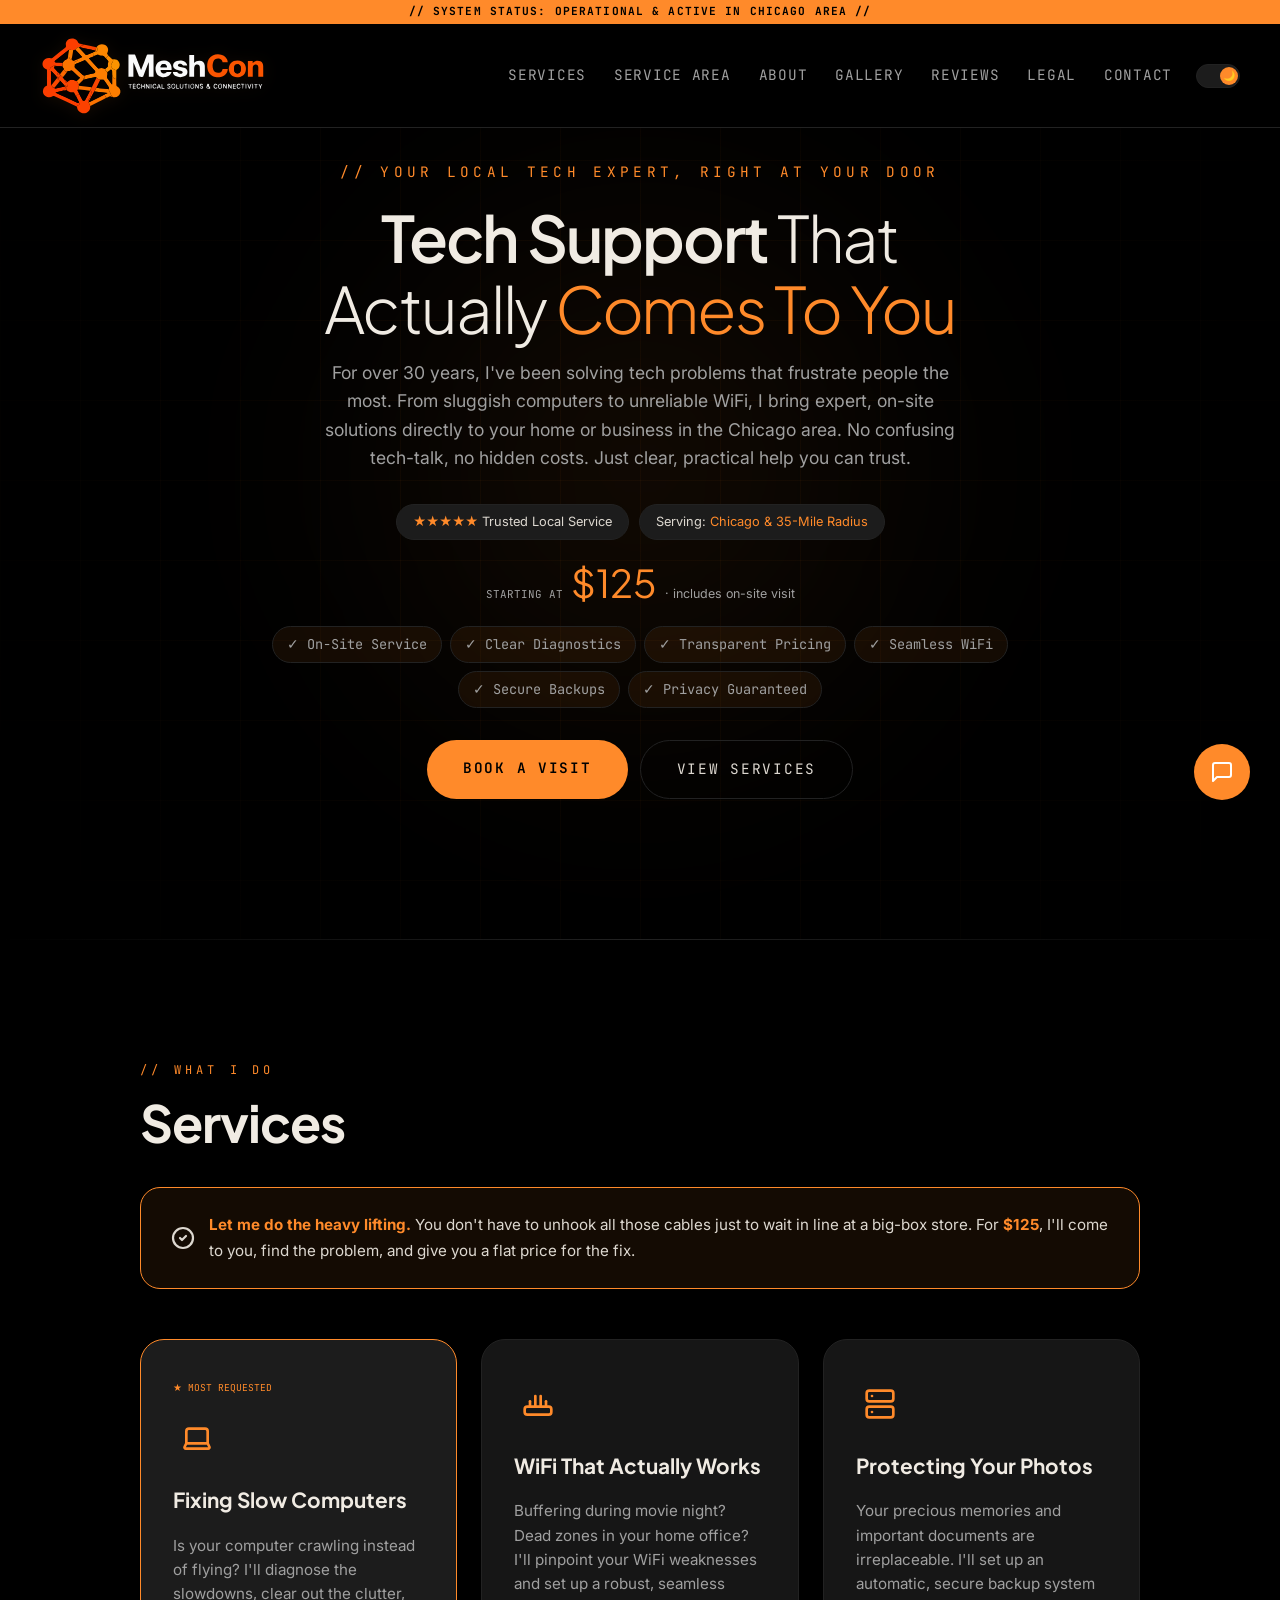
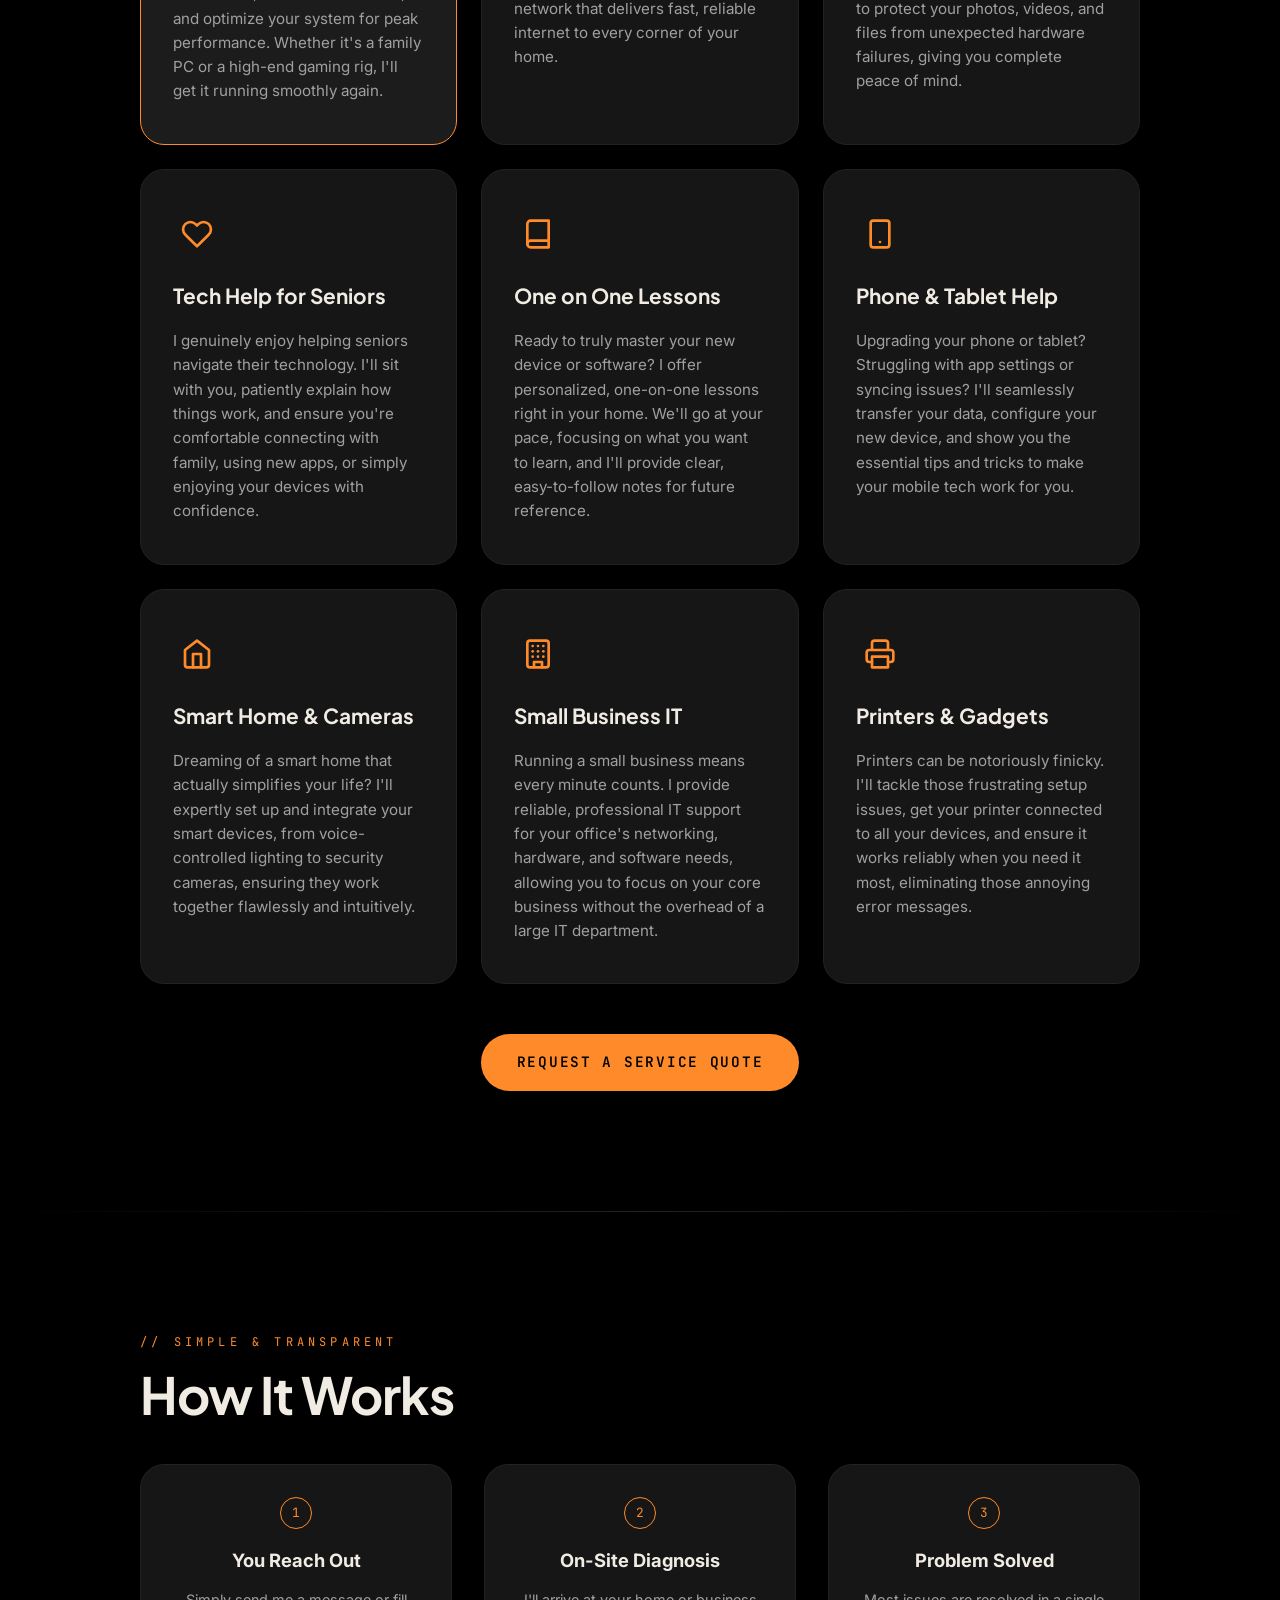
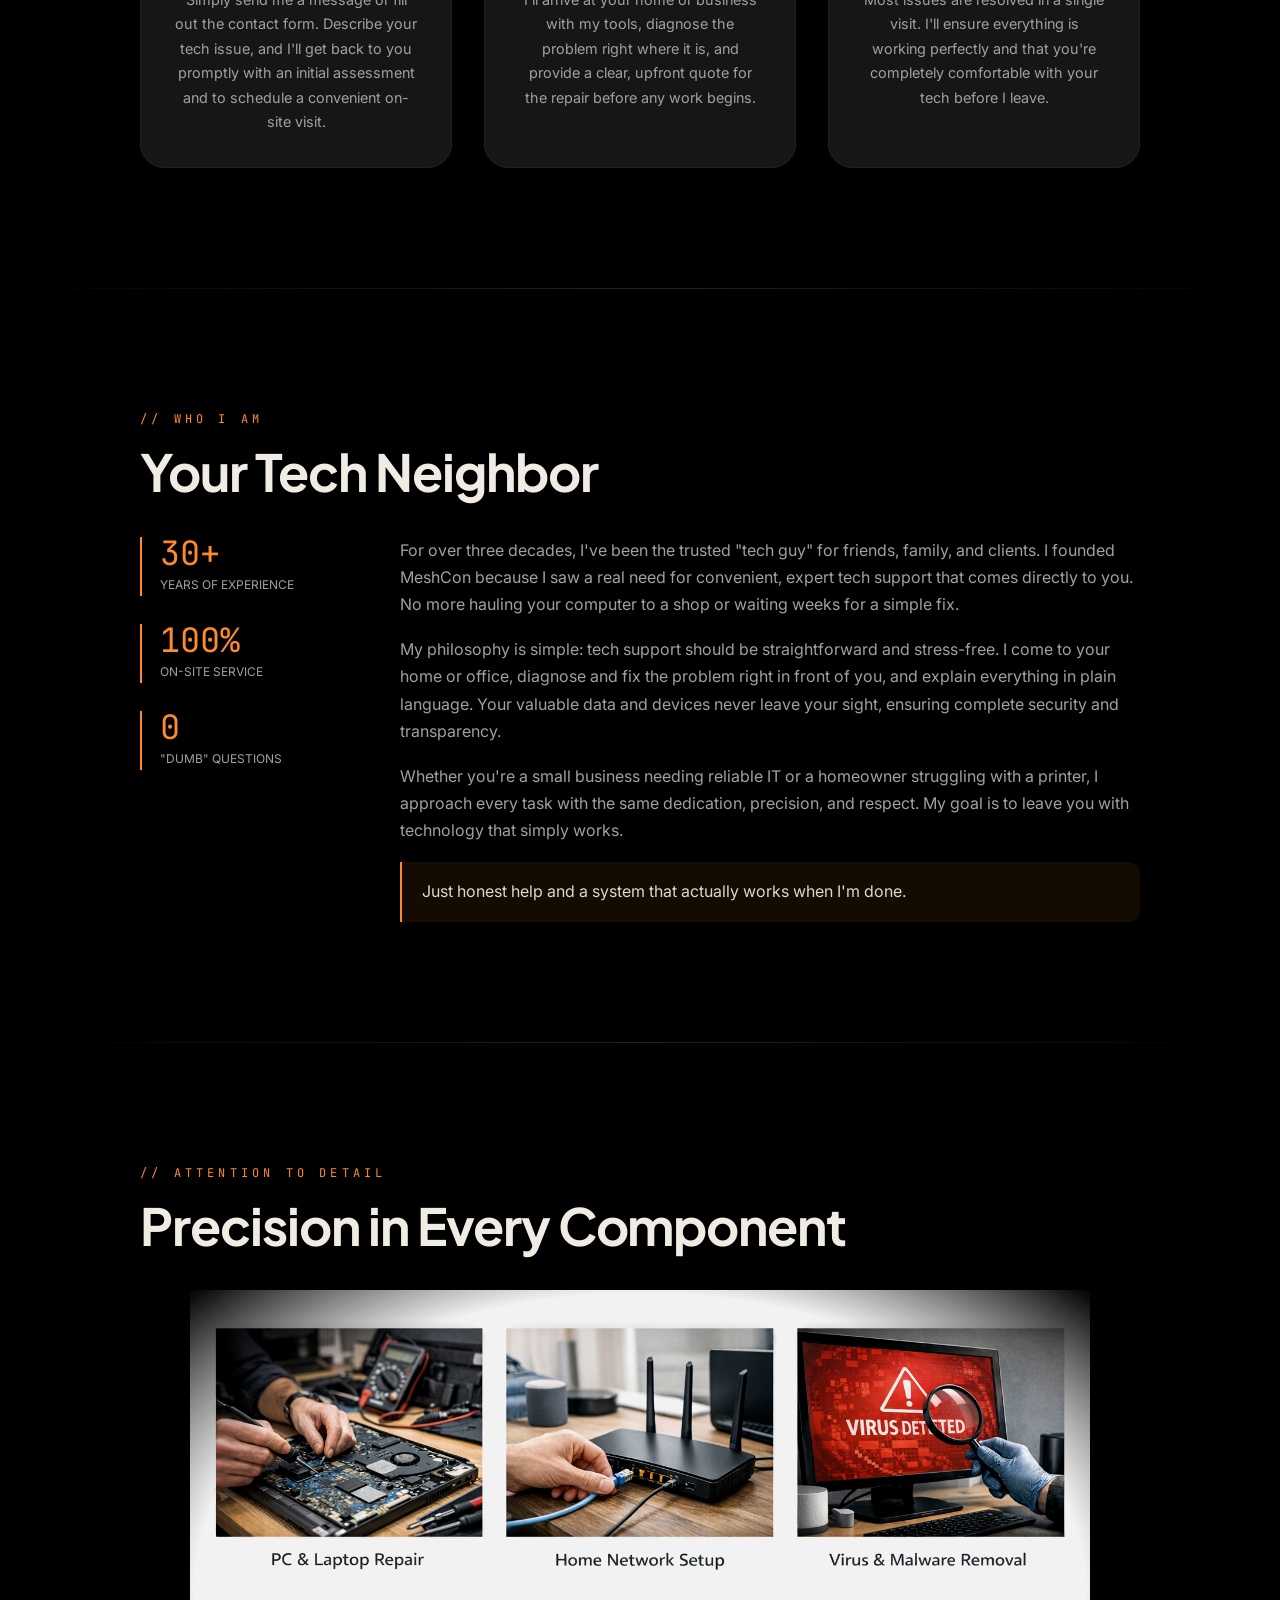
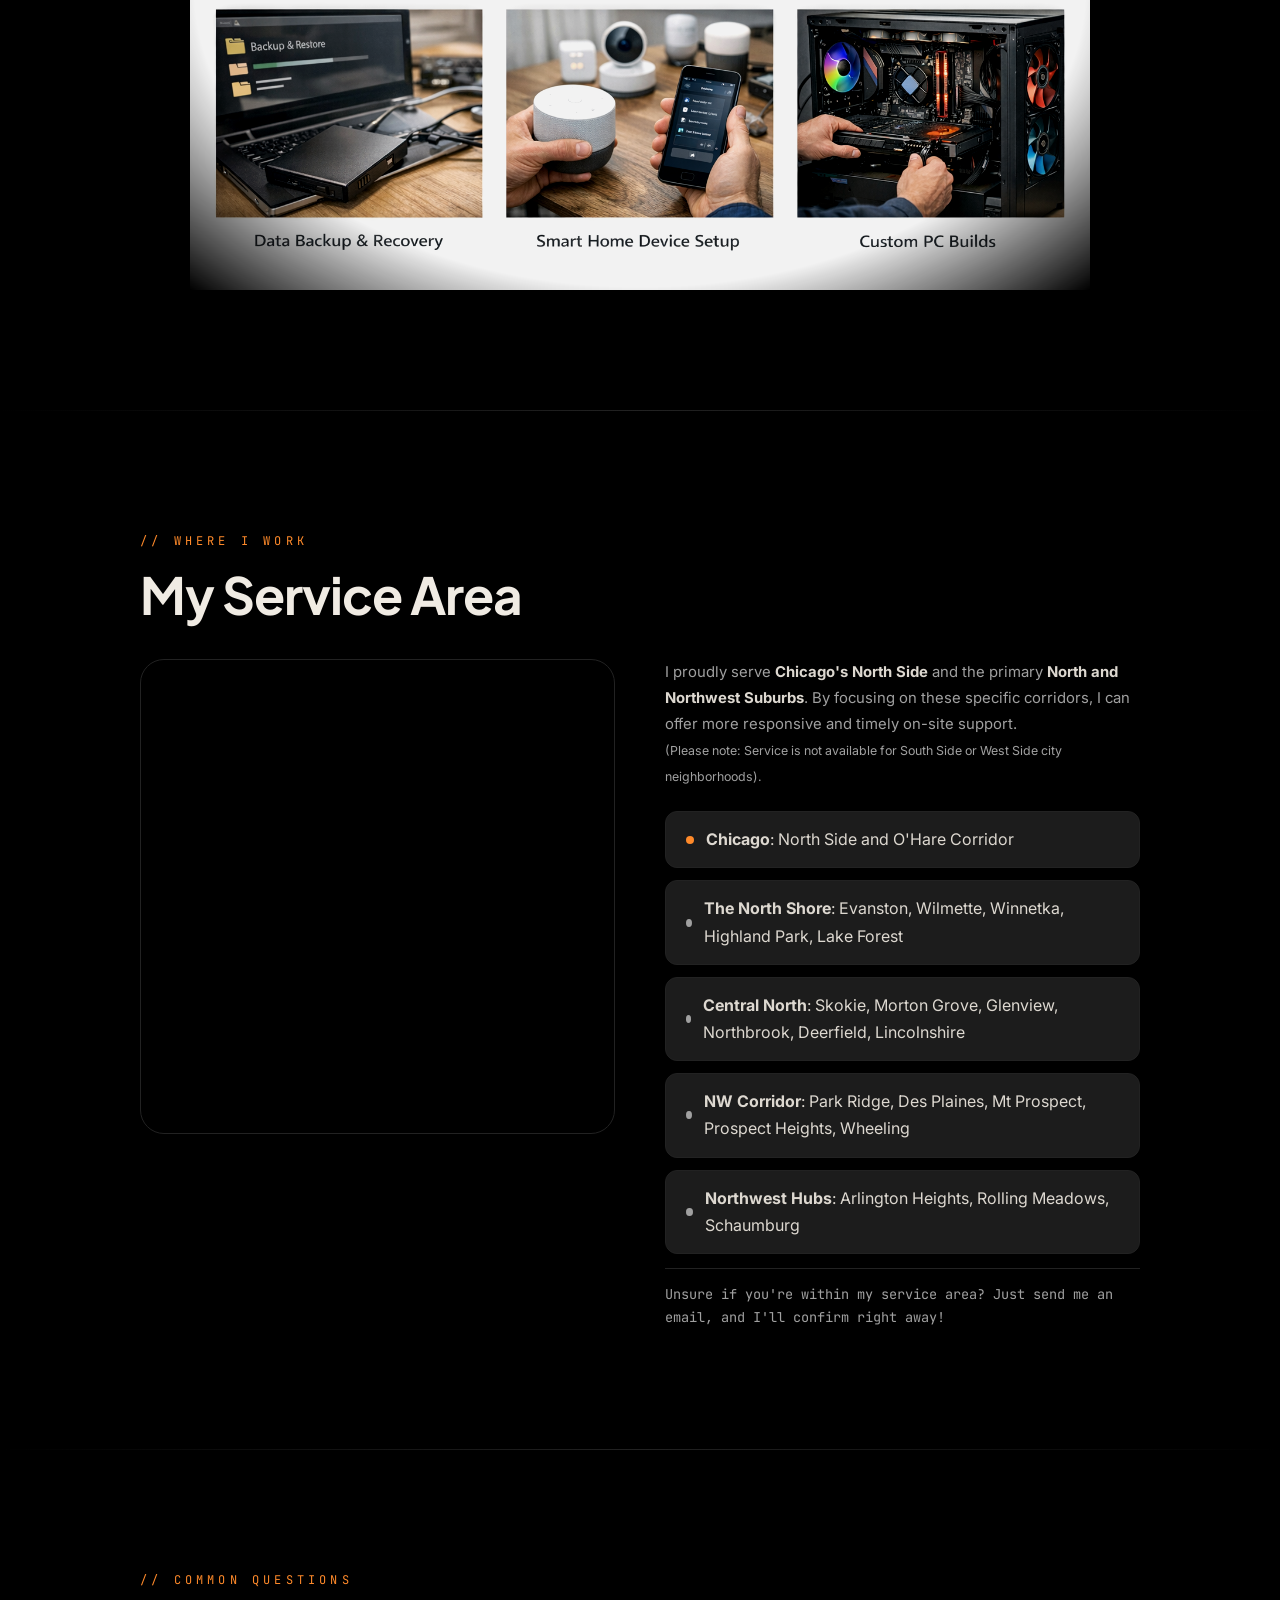
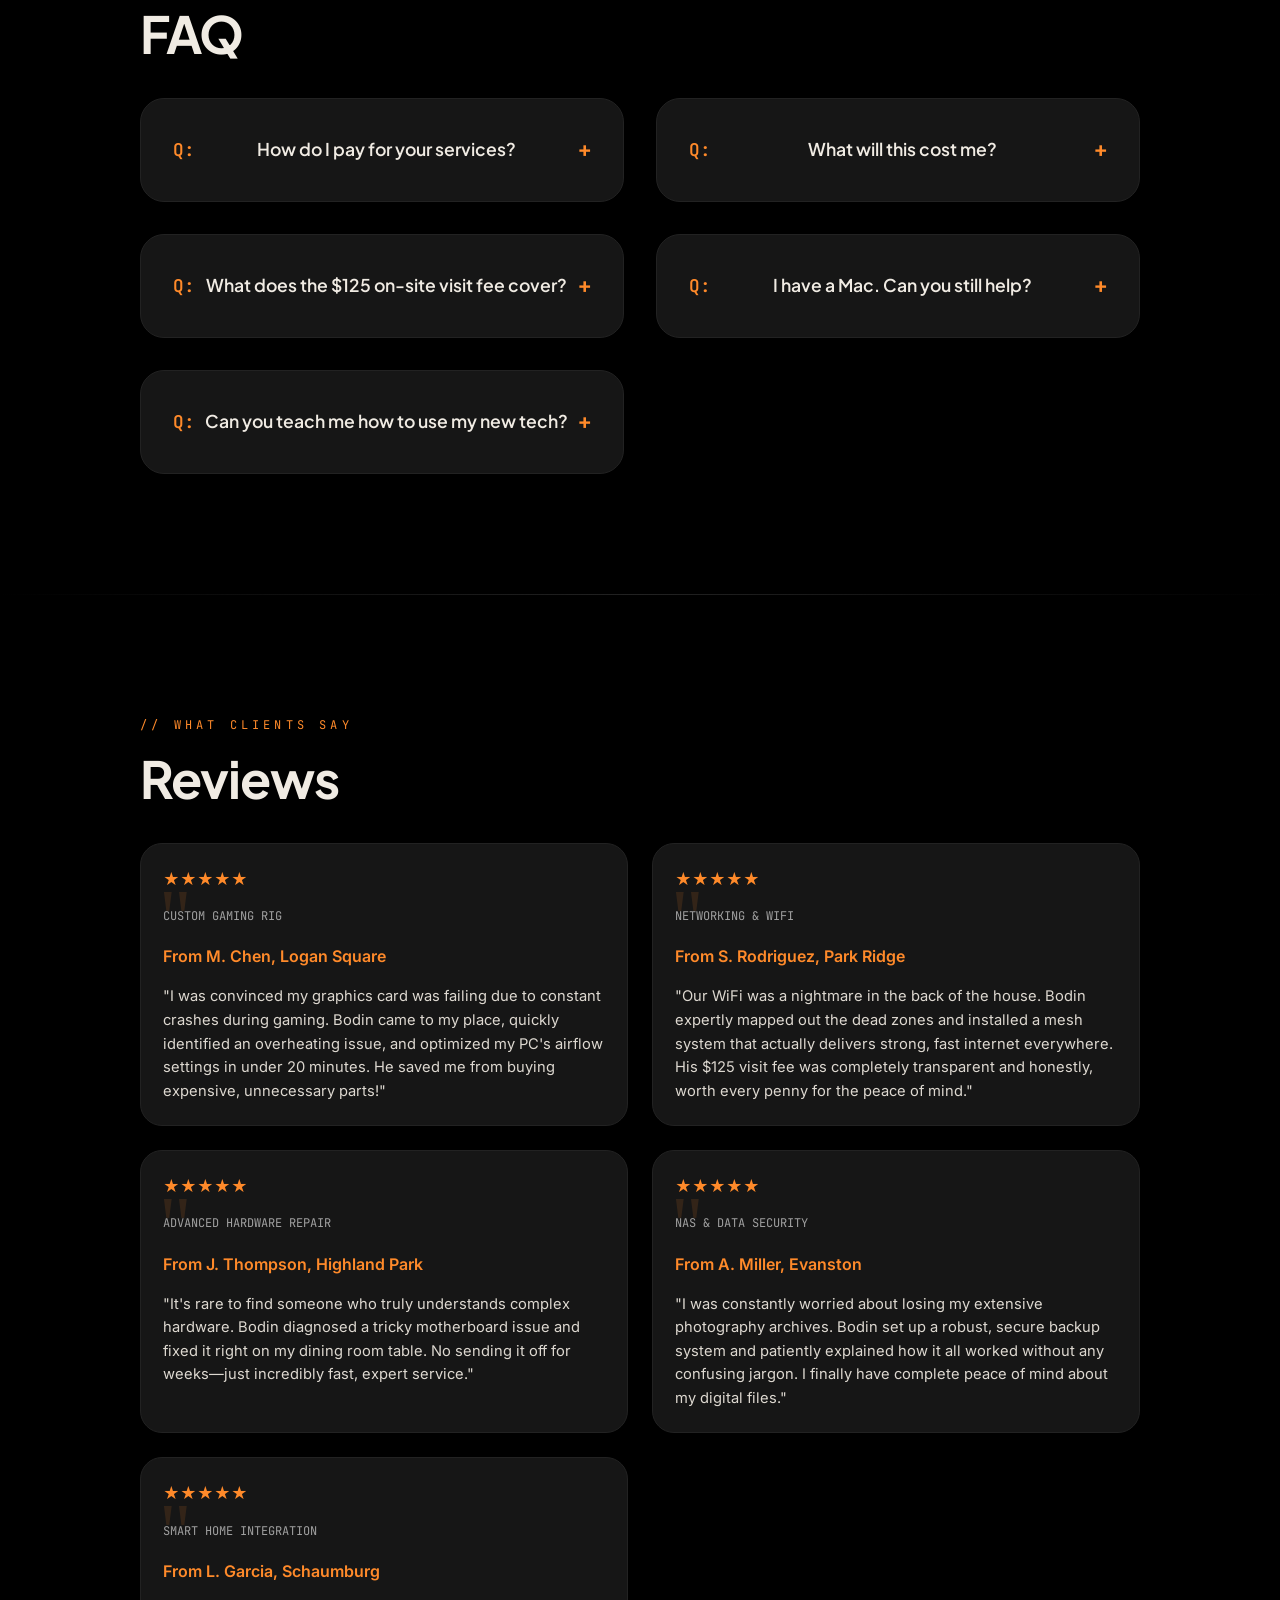
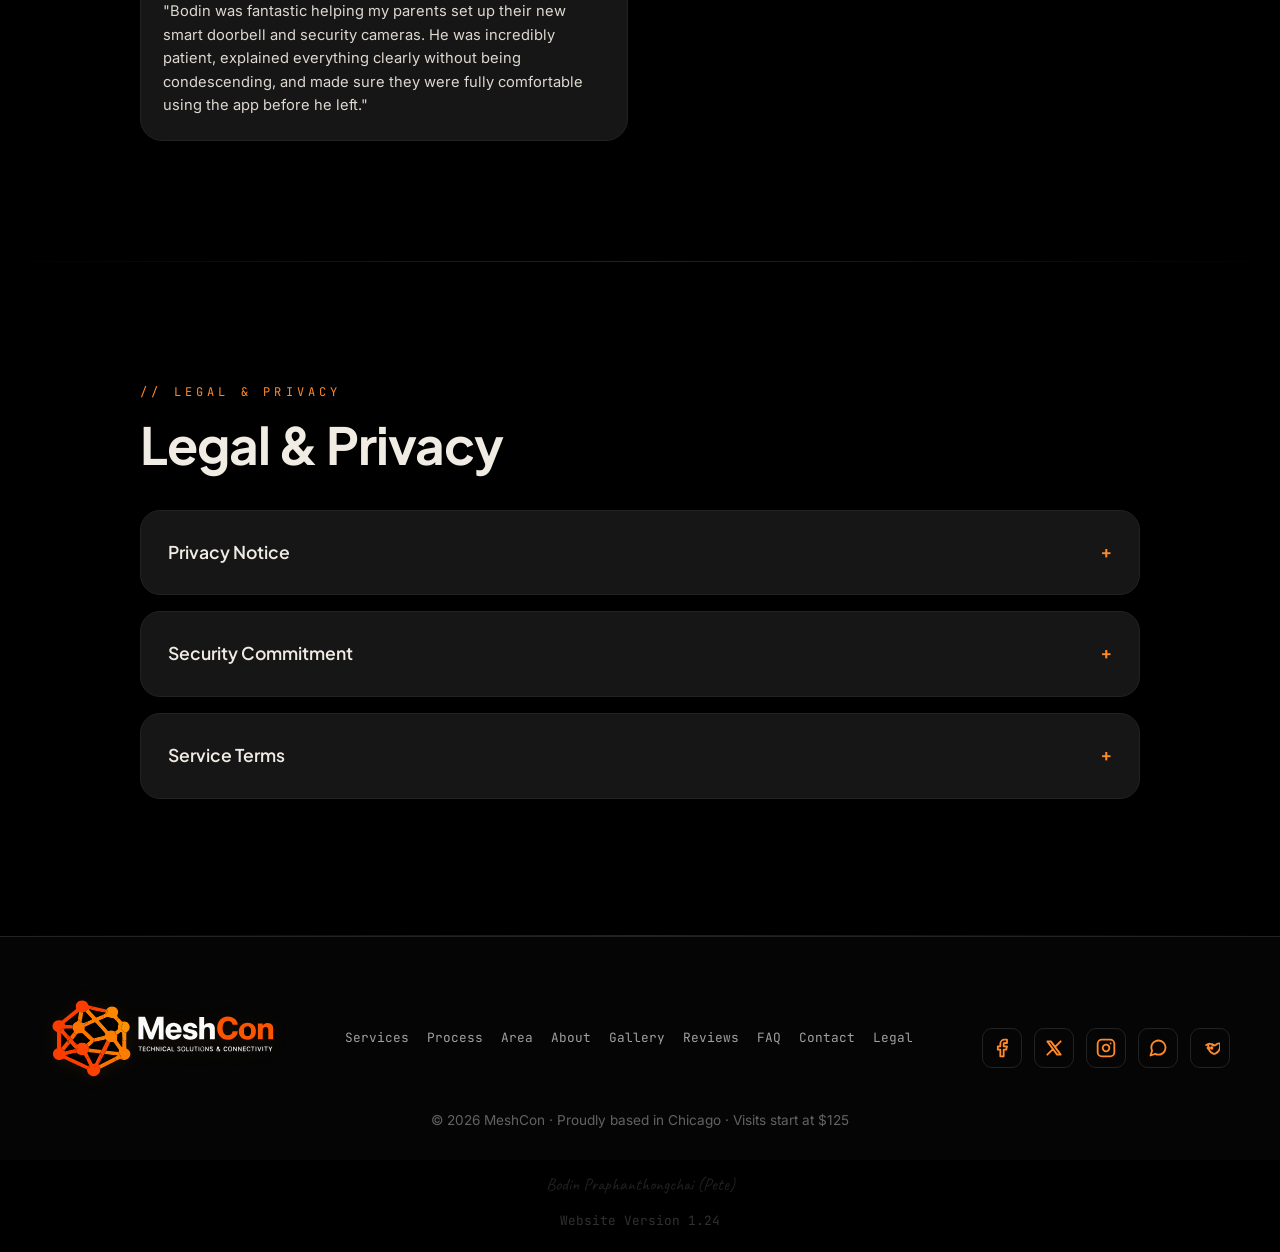
==== index.html @ c40cf44d "Update WhatsApp link and increment version number" ====
<!DOCTYPE html>
<html lang="en" data-theme="dark">
<head>
<meta charset="UTF-8">
<meta name="viewport" content="width=device-width, initial-scale=1.0, viewport-fit=cover">
<!-- GitHub Pages: Uncomment below when testing on /meshcon/ subdirectory (and update absolute URLs) -->
<!-- <base href="/meshcon/"> --> 
<meta name="google-site-verification" content="Qjg6A9reATkl0zXnls-NSgbDrqTzi-jtzmSZKcpF5c0">
<meta name="description" content="MeshCon: Your trusted local tech expert in Chicago. I provide on-site computer repair, WiFi setup, smart home integration, and data recovery directly at your home or business within a 35-mile radius.">
<meta name="keywords" content="MeshCon, Tech Support Chicago, PC Repair Chicago, On-Site IT Services, NAS Setup, WiFi Optimization, Smart Home Chicago, Data Recovery, Local Tech Expert, Chicago Computer Repair">
<meta name="robots" content="index, follow">
<meta property="og:title" content="MeshCon · Expert On-Site Tech Support in Chicago">
<meta property="og:description" content="Tired of tech headaches? MeshCon brings 30+ years of expert, on-site tech support directly to your door in Chicago and surrounding suburbs. No jargon, just real solutions.">
<meta property="og:site_name" content="MeshCon Technical Solutions">
<meta property="og:type" content="website">
<meta property="og:url" content="https://www.meshcon.tech/">
<meta property="og:image" content="https://www.meshcon.tech/og-image.jpg">
<meta property="og:image:alt" content="MeshCon Branding: Expert Tech Support in Chicago">
<meta property="og:image:width" content="1200">
<meta property="og:image:height" content="630">
<meta name="twitter:card" content="summary_large_image">
<meta name="twitter:image" content="https://www.meshcon.tech/og-image.jpg">
<title>MeshCon · Expert On-Site Tech Support in Chicago</title>
<script async src="https://pagead2.googlesyndication.com/pagead/js/adsbygoogle.js?client=ca-pub-7253662082823954" crossorigin="anonymous"></script>

<meta name="theme-color" content="#0e0e0e" id="metaThemeColor">
<link rel="icon" href="MeshCon-Logo-dark.svg" type="image/svg+xml">
<link rel="icon" href="[data-uri]" sizes="32x32" type="image/png">
<link rel="apple-touch-icon" href="apple-touch-icon.png">
<link rel="manifest" href="site.webmanifest">
<link rel="preconnect" href="https://fonts.googleapis.com">
<link rel="preconnect" href="https://fonts.gstatic.com" crossorigin>
<link href="https://fonts.googleapis.com/css2?family=Inter:wght@400;500;600&family=Plus+Jakarta+Sans:wght@500;600;700&family=JetBrains+Mono:wght@400;500&family=Caveat&display=swap" rel="stylesheet">
<link rel="canonical" href="https://www.meshcon.tech/">
<meta name="mobile-web-app-capable" content="yes">
<meta name="apple-mobile-web-app-status-bar-style" content="black-translucent">
<meta name="apple-mobile-web-app-title" content="MeshCon">
<script type="application/ld+json">
  {
    "@context": "https://schema.org",
    "@type": "LocalBusiness",
    "@id": "https://www.meshcon.tech/#organization", 
    "name": "MeshCon",
    "description": "Professional on-site technical support and IT services based in Chicago",
    "image": "https://www.meshcon.tech/MeshCon-Logo-dark.svg",
    "url": "https://www.meshcon.tech/", 
    "email": "info@meshcon.tech",
    "telephone": "+1 224-368-9525",
    "priceRange": "$$",
    "address": {
      "@type": "PostalAddress",
      "addressLocality": "Chicago",
      "addressRegion": "IL",
      "addressCountry": "US",
      "postalCode": "60601" 
    },
    "geo": {
      "@type": "GeoCoordinates",
      "latitude": 41.8781,
      "longitude": -87.6298
    },
    "openingHoursSpecification": [
      {
        "@type": "OpeningHoursSpecification",
        "dayOfWeek": ["Monday", "Tuesday", "Wednesday", "Thursday", "Friday"],
        "opens": "09:00",
        "closes": "19:00"
      },
      {
        "@type": "OpeningHoursSpecification",
        "dayOfWeek": "Saturday",
        "opens": "10:00",
        "closes": "17:00"
      }
    ],
    "areaServed": {
      "@type": "City",
      "name": "Chicago",
      "sameAs": "https://en.wikipedia.org/wiki/Chicago"
    },
    "serviceArea": {
      "@type": "City",
      "name": "Chicago, IL and surrounding 35 mile radius"
    },
    "sameAs": [],
    "hasOfferCatalog": {
      "@type": "OfferCatalog",
      "name": "Technical Support Services",
      "itemListElement": [
        {
          "@type": "Offer",
          "itemOffered": {
            "@type": "Service",
            "name": "PC Repair & Troubleshooting"
          }
        },
        {
          "@type": "Offer",
          "itemOffered": {
            "@type": "Service",
            "name": "Network Configuration & WiFi Setup"
          }
        },
        {
          "@type": "Offer",
          "itemOffered": {
            "@type": "Service",
            "name": "NAS Storage Solutions"
          }
        },
        {
          "@type": "Offer",
          "itemOffered": {
            "@type": "Service",
            "name": "Smart Home Technology Setup"
          }
        }
      ]
    }
  }
</script>
<script>
  (function() {
    const saved = localStorage.getItem('meshcon-theme') || 'dark';
    document.documentElement.setAttribute('data-theme', saved);
    const meta = document.querySelector('meta[name="theme-color"]');
    if (meta) meta.setAttribute('content', saved === 'dark' ? '#000000' : '#fcfaf8');
    
    // Ensure logos match theme immediately on load
    const syncLogos = () => {
      const logoPath = saved === 'dark' ? 'MeshCon-Logo-dark.svg' : 'MeshCon-Logo-light.svg';
      document.querySelectorAll('.logo-img').forEach(img => { if(img) img.src = logoPath; });
    };

    if (document.readyState === 'loading') window.addEventListener('DOMContentLoaded', syncLogos);
    else syncLogos();
  })();
  // Populate copyright year and handle logo sync
  window.addEventListener('DOMContentLoaded', () => {
    const yearEl = document.getElementById('year');
    if (yearEl) yearEl.textContent = new Date().getFullYear();
    
    // Secondary check to ensure logos are correct after DOM is fully ready
    const saved = localStorage.getItem('meshcon-theme') || 'dark';
    const logoPath = saved === 'dark' ? 'MeshCon-Logo-dark.svg' : 'MeshCon-Logo-light.svg';
    document.querySelectorAll('.logo-img').forEach(img => { if(img) img.src = logoPath; });
  });
</script>
<link rel="stylesheet" href="styles.css">
</head>
<body>
<a href="#main-content" class="skip-link">Skip to main content</a>

<div class="top-status-bar">
  <span class="status-desktop">// SYSTEM STATUS: OPERATIONAL & ACTIVE IN CHICAGO AREA //</span>
  <span class="status-mobile">// SYSTEM OPERATIONAL //</span>
</div>

<!-- HEADER -->
<header>
  <a href="#home" class="logo" aria-label="MeshCon Home"><img src="MeshCon-Logo-dark.svg" alt="MeshCon: Technical Solutions & Connectivity" class="logo-img" width="226" height="82" loading="eager" decoding="async"></a>
  <div class="header-right">
    <nav>
      <a href="#services">Services</a>
      <a href="#area">Service Area</a>
      <a href="#about">About</a>
      <a href="#gallery">Gallery</a>
      <a href="#reviews">Reviews</a>
      <a href="#legal">Legal</a>
      <a href="#contact">Contact</a>
    </nav>
    <button class="theme-toggle" id="themeToggle" title="Toggle theme" aria-label="Toggle theme">
      <div class="toggle-track">
        <div class="toggle-thumb" id="toggleThumb" role="presentation" aria-hidden="true">
          <span class="theme-icon-dark">🌙</span>
          <span class="theme-icon-light">☀️</span>
        </div>
      </div>
    </button>
    <button class="hamburger" id="hamburger" aria-label="Menu" aria-expanded="false">
      <span></span><span></span><span></span>
    </button>
  </div>
</header>

<!-- MOBILE NAV -->
<nav class="mobile-nav" id="mobileNav">
  <a href="#services" onclick="closeMobile()">Services</a>
  <a href="#process" onclick="closeMobile()">Process</a>
  <a href="#area" onclick="closeMobile()">Service Area</a>
  <a href="#about" onclick="closeMobile()">About</a>
  <a href="#gallery" onclick="closeMobile()">Gallery</a>
  <a href="#reviews" onclick="closeMobile()">Reviews</a>
  <a href="#faq" onclick="closeMobile()">FAQ</a>
  <a href="#legal" onclick="closeMobile()">Legal</a>
  <a href="#contact" onclick="closeMobile()">Contact</a>
</nav>

<main id="main-content">

<!-- HERO -->
<section id="home">
  <div class="hero">
    <div class="hero-glow"></div>
    <div class="hero-grid"></div>
    <div class="bg-overlay" style="background-image: url('https://images.unsplash.com/photo-1544197150-b99a580bb7a8?auto=format&fit=crop&q=80&w=2000');" aria-hidden="true"></div> <!-- Consider replacing with a more relevant hero image for your brand -->

    <div class="hero-content">
      <div class="hero-eyebrow">// Your Local Tech Expert, Right at Your Door</div>
      <h1><strong>Tech Support</strong> That<br>Actually <em>Comes To You</em></h1>
      <p class="hero-sub">For over 30 years, I've been solving tech problems that frustrate people the most. From sluggish computers to unreliable WiFi, I bring expert, on-site solutions directly to your home or business in the Chicago area. No confusing tech-talk, no hidden costs. Just clear, practical help you can trust.</p>
      
      <div class="hero-status-bar">
        <div class="status-item">
          <span aria-hidden="true">★★★★★</span>
          <span class="sr-only">5 out of 5 stars</span>
          Trusted Local Service
        </div>
        <div class="status-item">Serving: <span>Chicago & 35-Mile Radius</span></div>
      </div>

      <div class="hero-price">
        <span class="price-from">Starting at</span>
        <span class="price-num">$125</span>
        <span class="price-note">· includes on-site visit</span>
      </div>

      <div class="hero-badges">
        <span class="badge">✓ On-Site Service</span>
        <span class="badge">✓ Clear Diagnostics</span>
        <span class="badge">✓ Transparent Pricing</span>
        <span class="badge">✓ Seamless WiFi</span>
        <span class="badge">✓ Secure Backups</span>
        <span class="badge">✓ Privacy Guaranteed</span>
      </div>

      <div class="cta-row">
        <a href="#contact" class="btn-primary">Book a Visit</a>
        <a href="#services" class="btn-ghost">View Services</a>
      </div>
    </div>
  </div>
</section>

<div class="divider"></div>

<!-- SERVICES -->
<div id="services">
  <div class="section-wrap">
    <div class="section-label">// What I Do</div>
    <h2>Services</h2>

    <div class="onsite-banner">
      <span class="onsite-icon"><svg viewBox="0 0 24 24" aria-hidden="true" focusable="false"><circle cx="12" cy="12" r="10"></circle><path d="m9 12 2 2 4-4"></path></svg></span>
      <div><strong>Let me do the heavy lifting.</strong> You don't have to unhook all those cables just to wait in line at a big-box store. For <strong>$125</strong>, I'll come to you, find the problem, and give you a flat price for the fix.</div>
    </div>

    <div class="services-grid">
      <details class="service-card featured">
        <summary class="service-card-summary">
          <div class="service-card-info">
            <div class="featured-tag" aria-hidden="true">★ Most Requested</div>
            <div class="service-icon"><svg viewBox="0 0 24 24" aria-hidden="true" focusable="false"><path d="M20 16V7a2 2 0 0 0-2-2H6a2 2 0 0 0-2 2v9m16 0H4m16 0 1.28 2.55a1 1 0 0 1-.9 1.45H3.62a1 1 0 0 1-.9-1.45L4 16"></path></svg></div>
            <h3>Fixing Slow Computers</h3>
          </div> <!-- service-card-info -->
        </summary>
        <p class="service-card-content">Is your computer crawling instead of flying? I'll diagnose the slowdowns, clear out the clutter, and optimize your system for peak performance. Whether it's a family PC or a high-end gaming rig, I'll get it running smoothly again.</p>
      </details>

      <details class="service-card">
        <summary class="service-card-summary">
          <div class="service-card-info">
            <div class="service-icon"><svg viewBox="0 0 24 24" aria-hidden="true" focusable="false"><rect x="2" y="14" width="20" height="6" rx="2"></rect><path d="M6 14v-4"></path><path d="M10 14v-8"></path><path d="M14 14v-8"></path><path d="M18 14v-4"></path></svg></div>
            <h3>WiFi That Actually Works</h3>
          </div> <!-- service-card-info -->
        </summary>
        <p class="service-card-content">Buffering during movie night? Dead zones in your home office? I'll pinpoint your WiFi weaknesses and set up a robust, seamless network that delivers fast, reliable internet to every corner of your home.</p>
      </details>

      <details class="service-card">
        <summary class="service-card-summary">
          <div class="service-card-info">
            <div class="service-icon"><svg viewBox="0 0 24 24" aria-hidden="true" focusable="false"><rect width="20" height="8" x="2" y="2" rx="2" ry="2"></rect><rect width="20" height="8" x="2" y="14" rx="2" ry="2"></rect><line x1="6" y1="6" x2="6.01" y2="6"></line><line x1="6" y1="18" x2="6.01" y2="18"></line></svg></div>
            <h3>Protecting Your Photos</h3>
          </div> <!-- service-card-info -->
        </summary>
        <p class="service-card-content">Your precious memories and important documents are irreplaceable. I'll set up an automatic, secure backup system to protect your photos, videos, and files from unexpected hardware failures, giving you complete peace of mind.</p>
      </details>

      <details class="service-card">
        <summary class="service-card-summary">
          <div class="service-card-info">
            <div class="service-icon"><svg viewBox="0 0 24 24" aria-hidden="true" focusable="false"><path d="M20.84 4.61a5.5 5.5 0 0 0-7.78 0L12 5.67l-1.06-1.06a5.5 5.5 0 0 0-7.78 7.78l1.06 1.06L12 21.23l7.78-7.78 1.06-1.06a5.5 5.5 0 0 0 0-7.78z"></path></svg></div>
            <h3>Tech Help for Seniors</h3>
          </div> <!-- service-card-info -->
        </summary>
        <p class="service-card-content">I genuinely enjoy helping seniors navigate their technology. I'll sit with you, patiently explain how things work, and ensure you're comfortable connecting with family, using new apps, or simply enjoying your devices with confidence.</p>
      </details>

      <details class="service-card">
        <summary class="service-card-summary">
          <div class="service-card-info">
            <div class="service-icon"><svg viewBox="0 0 24 24" aria-hidden="true" focusable="false"><path d="M4 19.5A2.5 2.5 0 0 1 6.5 17H20"></path><path d="M6.5 2H20v20H6.5A2.5 2.5 0 0 1 4 19.5v-15A2.5 2.5 0 0 1 6.5 2z"></path></svg></div>
            <h3>One on One Lessons</h3>
          </div> <!-- service-card-info -->
        </summary>
        <p class="service-card-content">Ready to truly master your new device or software? I offer personalized, one-on-one lessons right in your home. We'll go at your pace, focusing on what you want to learn, and I'll provide clear, easy-to-follow notes for future reference.</p>
      </details>

      <details class="service-card">
        <summary class="service-card-summary">
          <div class="service-card-info">
            <div class="service-icon"><svg viewBox="0 0 24 24" aria-hidden="true" focusable="false"><rect x="5" y="2" width="14" height="20" rx="2" ry="2"></rect><line x1="12" y1="18" x2="12.01" y2="18"></line></svg></div>
            <h3>Phone & Tablet Help</h3>
          </div> <!-- service-card-info -->
        </summary>
        <p class="service-card-content">Upgrading your phone or tablet? Struggling with app settings or syncing issues? I'll seamlessly transfer your data, configure your new device, and show you the essential tips and tricks to make your mobile tech work for you.</p>
      </details>

      <details class="service-card">
        <summary class="service-card-summary">
          <div class="service-card-info">
            <div class="service-icon"><svg viewBox="0 0 24 24" aria-hidden="true" focusable="false"><path d="m3 9 9-7 9 7v11a2 2 0 0 1-2 2H5a2 2 0 0 1-2-2z"></path><polyline points="9 22 9 12 15 12 15 22"></polyline></svg></div>
            <h3>Smart Home & Cameras</h3>
          </div> <!-- service-card-info -->
        </summary>
        <p class="service-card-content">Dreaming of a smart home that actually simplifies your life? I'll expertly set up and integrate your smart devices, from voice-controlled lighting to security cameras, ensuring they work together flawlessly and intuitively.</p>
      </details>

      <details class="service-card">
        <summary class="service-card-summary">
          <div class="service-card-info">
            <div class="service-icon"><svg viewBox="0 0 24 24" aria-hidden="true" focusable="false"><rect width="16" height="20" x="4" y="2" rx="2" ry="2"></rect><path d="M9 22v-4h6v4"></path><path d="M8 6h.01"></path><path d="M16 6h.01"></path><path d="M12 6h.01"></path><path d="M12 10h.01"></path><path d="M12 14h.01"></path><path d="M16 10h.01"></path><path d="M16 14h.01"></path><path d="M8 10h.01"></path><path d="M8 14h.01"></path></svg></div>
            <h3>Small Business IT</h3>
          </div> <!-- service-card-info -->
        </summary>
        <p class="service-card-content">Running a small business means every minute counts. I provide reliable, professional IT support for your office's networking, hardware, and software needs, allowing you to focus on your core business without the overhead of a large IT department.</p>
      </details>

      <details class="service-card">
        <summary class="service-card-summary">
          <div class="service-card-info">
            <div class="service-icon"><svg viewBox="0 0 24 24" aria-hidden="true" focusable="false"><path d="M6 18H4a2 2 0 0 1-2-2v-5a2 2 0 0 1 2-2h16a2 2 0 0 1 2 2v5a2 2 0 0 1-2 2h-2"></path><rect x="6" y="14" width="12" height="8"></rect><path d="M6 8V4a2 2 0 0 1 2-2h8a2 2 0 0 1 2 2v4"></path></svg></div>
            <h3>Printers & Gadgets</h3>
          </div> <!-- service-card-info -->
        </summary>
        <p class="service-card-content">Printers can be notoriously finicky. I'll tackle those frustrating setup issues, get your printer connected to all your devices, and ensure it works reliably when you need it most, eliminating those annoying error messages.</p>
      </details>
    </div>
    <div style="text-align: center; margin-top: 50px;">
      <a href="#contact" class="btn-primary" aria-haspopup="dialog">Request a Service Quote</a>
    </div>
  </div>
</div>

<div class="divider"></div>

<!-- PROCESS SECTION -->
<div id="process">
  <div class="section-wrap">
    <div class="section-label">// Simple & Transparent</div>
    <h2>How It Works</h2>
    <div class="process-grid">
      <div class="process-step">
        <div class="step-num">1</div>
        <h3>You Reach Out</h3>
        <p>Simply send me a message or fill out the contact form. Describe your tech issue, and I'll get back to you promptly with an initial assessment and to schedule a convenient on-site visit.</p>
      </div>
      <div class="process-step">
        <div class="step-num">2</div>
        <h3>On-Site Diagnosis</h3>
        <p>I'll arrive at your home or business with my tools, diagnose the problem right where it is, and provide a clear, upfront quote for the repair before any work begins.</p>
      </div>
      <div class="process-step">
        <div class="step-num">3</div>
        <h3>Problem Solved</h3>
        <p>Most issues are resolved in a single visit. I'll ensure everything is working perfectly and that you're completely comfortable with your tech before I leave.</p>
      </div>
    </div>
  </div>
</div>

<div class="divider"></div>

<!-- ABOUT -->
<div id="about" style="position: relative; overflow: hidden;">
  <div class="bg-overlay" style="background-image: url('https://images.unsplash.com/photo-1581092160562-40aa08e78837?auto=format&fit=crop&q=80&w=2000'); opacity: 0.05;"></div> <!-- TODO: Replace with real in-home service photo, increased opacity -->
  <div class="section-wrap" style="position: relative; z-index: 1;"> <!-- Consider replacing with a real in-home service photo for better branding -->
    <div class="section-label">// Who I Am</div>
    <h2>Your Tech Neighbor</h2>
    <div class="about-layout">
      <div>
        <div class="about-stat"><div class="num">30+</div><div class="lbl">Years of Experience</div></div>
        <div class="about-stat"><div class="num">100%</div><div class="lbl">On-Site Service</div></div>
        <div class="about-stat"><div class="num">0</div><div class="lbl">"Dumb" Questions</div></div>
      </div>
      <div class="about-text">
        <p>For over three decades, I've been the trusted "tech guy" for friends, family, and clients. I founded MeshCon because I saw a real need for convenient, expert tech support that comes directly to you. No more hauling your computer to a shop or waiting weeks for a simple fix.</p>
        <p>My philosophy is simple: tech support should be straightforward and stress-free. I come to your home or office, diagnose and fix the problem right in front of you, and explain everything in plain language. Your valuable data and devices never leave your sight, ensuring complete security and transparency.</p>
        <p>Whether you're a small business needing reliable IT or a homeowner struggling with a printer, I approach every task with the same dedication, precision, and respect. My goal is to leave you with technology that simply works.</p>
        <div class="highlight-box">
          Just honest help and a system that actually works when I'm done.
        </div>
      </div>
    </div>
  </div>
</div>

<div class="divider"></div>

<!-- GALLERY -->
<div id="gallery">
  <div class="section-wrap">
    <div class="section-label">// Attention to Detail</div>
    <h2>Precision in Every Component</h2>
    <div class="gallery-grid">
      <div class="gallery-item">
        <img src="circuit-board-detail.jpg" 
             alt="Close-up of a hand holding a circuit board, symbolizing detailed technical work and precision in computer repair." 
             loading="lazy" 
             width="900" height="600">
      </div>
    </div>
  </div>
</div>

<div class="divider"></div>

<!-- SERVICE AREA -->
<div id="area">
  <div class="section-wrap">
    <div class="section-label">// Where I Work</div>
    <h2>My Service Area</h2>
    <div class="area-layout">
      <div class="area-map">
        <!-- To show a shaded 35 mile radius, follow the 'Pro-Tip' instructions and replace the src below with your Google My Maps embed link -->
        <iframe
          src="https://www.google.com/maps/embed?pb=!1m18!1m12!1m3!1d190255.43829930114!2d-87.87204663951239!3d41.8333925049563!2m3!1f0!2f0!3f0!3m2!1i1024!2i768!4f13.1!3m3!1m2!1s0x880e2c3cd0f4cbed%3A0xafe0a6ad09c0c000!2sChicago%2C%20IL!5e0!3m2!1sen!2sus!4v1715873550000!5m2!1sen!2sus" 
          title="Service area map showing Chicago and surrounding suburbs"
          width="100%" 
          height="100%" 
          style="border:0;" 
          allowfullscreen=""
          loading="lazy"
          sandbox="allow-scripts allow-same-origin allow-popups allow-forms"
          referrerpolicy="no-referrer-when-downgrade">
        </iframe>
      </div>
      <div class="area-content">
        <p style="color:var(--muted); font-size:0.93rem; margin-bottom:22px; line-height:1.75;">I proudly serve <strong style="color:var(--text);">Chicago's North Side</strong> and the primary <strong style="color:var(--text);">North and Northwest Suburbs</strong>. By focusing on these specific corridors, I can offer more responsive and timely on-site support. <br><small>(Please note: Service is not available for South Side or West Side city neighborhoods).</small></p>
        <div class="area-list">
          <div class="area-zone"><div class="zone-dot"></div><div><strong>Chicago</strong>: North Side and O'Hare Corridor</div></div>
          <div class="area-zone"><div class="zone-dot secondary"></div><div><strong>The North Shore</strong>: Evanston, Wilmette, Winnetka, Highland Park, Lake Forest</div></div>
          <div class="area-zone"><div class="zone-dot secondary"></div><div><strong>Central North</strong>: Skokie, Morton Grove, Glenview, Northbrook, Deerfield, Lincolnshire</div></div>
          <div class="area-zone"><div class="zone-dot secondary"></div><div><strong>NW Corridor</strong>: Park Ridge, Des Plaines, Mt Prospect, Prospect Heights, Wheeling</div></div>
          <div class="area-zone"><div class="zone-dot secondary"></div><div><strong>Northwest Hubs</strong>: Arlington Heights, Rolling Meadows, Schaumburg</div></div>
        </div>
        <div class="area-note">Unsure if you're within my service area? Just send me an email, and I'll confirm right away!</div>
      </div>
    </div>
  </div>
</div>

<div class="divider"></div>

<!-- FAQ -->
<section id="faq">
  <div class="section-wrap">
    <div class="section-label">// Common Questions</div>
    <h2>FAQ</h2>
    <div class="faq-grid">
      <details class="faq-item">
        <summary><h3>How do I pay for your services?</h3></summary>
        <p>I keep payment simple and convenient. I accept Cash, Zelle, or Venmo. Payment is due once the service is complete and you're fully satisfied with the results.</p>
      </details>
      <details class="faq-item">
        <summary><h3>What will this cost me?</h3></summary>
        <p>I believe in transparent pricing. After my initial on-site diagnosis, I'll provide a clear, flat-rate quote for the repair or service before I begin any work. No surprises, ever.</p>
      </details>
      <details class="faq-item">
        <summary><h3>What does the $125 on-site visit fee cover?</h3></summary>
        <p>This fee covers my travel to your location within the 35-mile radius and my expert time to thoroughly diagnose your tech issue. Once I've identified the problem, I'll give you a precise quote for the solution. Even if you decide not to proceed with the repair, you'll have a professional diagnosis and a clear understanding of your options.</p>
      </details>
      <details class="faq-item">
        <summary><h3>I have a Mac. Can you still help?</h3></summary>
        <p>Absolutely! My expertise extends to the entire Apple ecosystem. I've been working with Macs for as long as I've been working with PCs, so whether it's a MacBook, iMac, or any other Apple device, I'm fully equipped to help.</p>
      </details>
      <details class="faq-item">
        <summary><h3>Can you teach me how to use my new tech?</h3></summary>
        <p>That's one of my favorite parts of the job! I'm happy to provide personalized, one-on-one lessons right in your home. We'll go at your pace, and I'll ensure you feel confident and comfortable with your new setup. There's no such thing as a "dumb" question when it comes to learning!</p>
      </details>
    </div>
  </div>
</section>

<div class="divider"></div>

<!-- REVIEWS -->
<div id="reviews">
  <div class="section-wrap">
    <div class="section-label">// What Clients Say</div>
    <h2>Reviews</h2>
    <div class="reviews-grid">
      <details class="review-card" open>
        <summary class="review-card-summary">
          <div><div class="stars" aria-label="5 star rating">★★★★★</div><span class="review-tag">Custom Gaming Rig</span></div>
          <div class="review-author">From M. Chen, Logan Square</div>
        </summary>
        <p class="review-text review-card-content">"I was convinced my graphics card was failing due to constant crashes during gaming. Bodin came to my place, quickly identified an overheating issue, and optimized my PC's airflow settings in under 20 minutes. He saved me from buying expensive, unnecessary parts!"</p>
      </details>
      <details class="review-card" open>
        <summary class="review-card-summary">
          <div><div class="stars" aria-label="5 star rating">★★★★★</div><span class="review-tag">Networking & WiFi</span></div>
          <div class="review-author">From S. Rodriguez, Park Ridge</div>
        </summary>
        <p class="review-text review-card-content">"Our WiFi was a nightmare in the back of the house. Bodin expertly mapped out the dead zones and installed a mesh system that actually delivers strong, fast internet everywhere. His $125 visit fee was completely transparent and honestly, worth every penny for the peace of mind."</p>
      </details>
      <details class="review-card" open>
        <summary class="review-card-summary">
          <div><div class="stars">★★★★★</div><span class="review-tag">Advanced Hardware Repair</span></div>
          <div class="review-author">From J. Thompson, Highland Park</div>
        </summary>
        <p class="review-text review-card-content">"It's rare to find someone who truly understands complex hardware. Bodin diagnosed a tricky motherboard issue and fixed it right on my dining room table. No sending it off for weeks—just incredibly fast, expert service."</p>
      </details>
      <details class="review-card" open>
        <summary class="review-card-summary">
          <div><div class="stars">★★★★★</div><span class="review-tag">NAS & Data Security</span></div>
          <div class="review-author">From A. Miller, Evanston</div>
        </summary>
        <p class="review-text review-card-content">"I was constantly worried about losing my extensive photography archives. Bodin set up a robust, secure backup system and patiently explained how it all worked without any confusing jargon. I finally have complete peace of mind about my digital files."</p>
      </details>
      <details class="review-card" open>
        <summary class="review-card-summary">
          <div><div class="stars">★★★★★</div><span class="review-tag">Smart Home Integration</span></div>
          <div class="review-author">From L. Garcia, Schaumburg</div>
        </summary>
        <p class="review-text review-card-content">"Bodin was fantastic helping my parents set up their new smart doorbell and security cameras. He was incredibly patient, explained everything clearly without being condescending, and made sure they were fully comfortable using the app before he left."</p>
      </details>
    </div>
  </div>
</div>
<div class="divider"></div>

<!-- LEGAL -->
<div id="legal">
  <div class="section-wrap">
    <div class="section-label">// Legal & Privacy</div>
    <h2>Legal & Privacy</h2>
    <details class="legal-block">
      <summary><h3>Privacy Notice</h3></summary>
      <p>MeshCon is deeply committed to protecting your privacy. Any personal information collected via this website (such as your name, email, or service request details) is used exclusively for communicating with you, scheduling services, and delivering the technical support you've requested. Rest assured, your data will never be shared, sold, or rented to third parties for marketing purposes.</p>
    </details>
    <details class="legal-block">
      <summary><h3>Security Commitment</h3></summary>
      <p>The security and confidentiality of your data and devices are of paramount importance to me. All information shared during a service request is handled with the strictest confidence and used solely for the purpose of providing that specific service. I employ secure communication practices and adhere to industry best practices for data handling to ensure your information is always protected.</p>
    </details>
    <details class="legal-block">
      <summary><h3>Service Terms</h3></summary>
      <p>All on-site services begin with a minimum charge of $125. This fee covers my travel to your location within the 35-mile radius and the initial, thorough diagnosis of your technical issue. This fee is non-refundable. Services are provided on a professional, best-effort basis. Please note that MeshCon is not liable for pre-existing hardware failures or any data loss. Clients are responsible for ensuring they have verified backups of all critical data prior to any service. A 30-day warranty applies to all labor performed.</p>
    </details>
  </div>
</div>

<div class="divider"></div>

</main>

<!-- CONTACT MODAL -->
<div id="contact" class="contact-modal">
  <div class="modal-overlay" onclick="closeContactModal()"></div>
  <div class="modal-container">
    <button class="modal-close-btn" onclick="closeContactModal()" aria-label="Close">&times;</button>
    <div class="section-wrap">
      <div class="contact-layout">
        <div class="contact-info" role="complementary" aria-labelledby="contact-heading">
          <div class="section-label">// Book a Visit</div>
          <h2 id="contact-heading">Let's Connect</h2>
          <p>Tell us about your tech challenge, and we'll get back to you personally, usually within a few hours. We keep all communications via email so you'll always have a clear record of our conversation and planned work.</p>
          <div class="contact-detail"><span class="icon"><svg viewBox="0 0 24 24" aria-hidden="true" focusable="false"><path d="M20 10c0 6-8 12-8 12s-8-6-8-12a8 8 0 0 1 16 0Z"></path><circle cx="12" cy="10" r="3"></circle></svg></span><span>Chicago, IL · Serving city & suburbs</span></div>
          <div class="contact-detail"><span class="icon"><svg viewBox="0 0 24 24" aria-hidden="true" focusable="false"><rect width="20" height="16" x="2" y="4" rx="2"></rect><path d="m22 7-8.97 5.7a1.94 1.94 0 0 1-2.06 0L2 7"></path></svg></span><span><a href="mailto:info@meshcon.tech">info@meshcon.tech</a></span></div>
          <div class="contact-detail"><span class="icon"><svg viewBox="0 0 24 24" aria-hidden="true" focusable="false"><path d="M22 16.92v3a2 2 0 0 1-2.18 2 19.79 19.79 0 0 1-8.63-3.07 19.5 19.5 0 0 1-6-6 19.79 19.79 0 0 1-3.07-8.67A2 2 0 0 1 4.11 2h3a2 2 0 0 1 2 1.72 12.84 12.84 0 0 0 .7 2.81 2 2 0 0 1-.45 2.11L8.09 9.91a16 16 0 0 0 6 6l1.27-1.27a2 2 0 0 1 2.11-.45 12.84 12.84 0 0 0 2.81.7A2 2 0 0 1 22 16.92z"></path></svg></span><span><a href="tel:+12243689525">+1 224-368-9525</a></span></div>
          <div class="contact-detail"><span class="icon"><svg viewBox="0 0 24 24" aria-hidden="true" focusable="false"><circle cx="12" cy="12" r="10"></circle><polyline points="12 6 12 12 16 14"></polyline></svg></span><span>Mon-Fri: 9 AM - 7 PM, Sat: 10 AM - 5 PM</span></div> <!-- More specific hours -->
          <div class="contact-detail emergency"><span class="icon"><svg viewBox="0 0 24 24" aria-hidden="true" focusable="false"><path d="M10.29 3.86L1.82 18a2 2 0 0 0 1.71 3h16.94a2 2 0 0 0 1.71-3L13.71 3.86a2 2 0 0 0-3.42 0z"></path><line x1="12" y1="9" x2="12" y2="13"></line><line x1="12" y1="17" x2="12.01" y2="17"></line></svg></span><span>24/7 Emergency Support Available</span></div>
          <div class="contact-detail"><span class="icon"><svg viewBox="0 0 24 24" aria-hidden="true" focusable="false"><path d="M19 17h2c.6 0 1-.4 1-1v-3c0-.9-.7-1.7-1.5-1.9C18.7 10.6 16 10 16 10s-1.3-1.4-2.2-2.3c-.5-.4-1.1-.7-1.8-.7H5c-.6 0-1.1.4-1.4.9l-1.4 2.9A3.7 3.7 0 0 0 2 13.1V16c0 .6.4 1 1 1h2"></path><circle cx="7" cy="17" r="2"></circle><path d="M9 17h6"></path><circle cx="17" cy="17" r="2"></circle></svg></span><span>Professional on-site visits start at $125</span></div>
          <div class="contact-detail"><span class="icon"><svg viewBox="0 0 24 24" aria-hidden="true" focusable="false"><polygon points="13 2 3 14 12 14 11 22 21 10 12 10 13 2"></polygon></svg></span><span>Same day service often available</span></div>

          <!-- QR Code for Privacy-Focused Contact -->
          <div style="margin-top: 24px; padding: 16px; background: var(--surface2); border: 1px solid var(--border); border-radius: 16px; text-align: center;">
            <div class="section-label" style="margin-bottom: 8px; font-size: 0.65rem;">// Scan to Chat</div>
            <img src="whatsapp-qr.png" alt="Scan to chat with MeshCon on WhatsApp" style="width: 120px; height: 120px; display: block; margin: 0 auto; border-radius: 8px; border: 4px solid #fff;">
            <p style="font-size: 0.75rem; color: var(--muted); margin-top: 8px;">Scan with your phone camera to start a private chat.</p>
          </div>

          <div class="social-links" aria-label="Connect with us on social media">
            <a href="https://facebook.com/MeshCon" target="_blank" rel="noopener noreferrer" aria-label="Follow us on Facebook">
              <svg viewBox="0 0 24 24" aria-hidden="true" focusable="false"><path d="M18 2h-3a5 5 0 0 0-5 5v3H7v4h3v8h4v-8h3l1-4h-4V7a1 1 0 0 1 1-1h3z"></path></svg>
            </a>
            <a href="https://x.com/MeshCon" target="_blank" rel="noopener noreferrer" aria-label="Follow us on X (formerly Twitter)">
              <svg viewBox="0 0 24 24" aria-hidden="true" focusable="false"><path d="M4 4l11.733 16h4.267l-11.733 -16zM4 20l6.768 -6.768m2.46 -2.46l6.772 -6.772"></path></svg>
            </a>
            <a href="https://instagram.com/MeshCon" target="_blank" rel="noopener noreferrer" aria-label="Follow us on Instagram">
              <svg viewBox="0 0 24 24" aria-hidden="true" focusable="false"><rect x="2" y="2" width="20" height="20" rx="5" ry="5"></rect><path d="M16 11.37A4 4 0 1 1 12.63 8 4 4 0 0 1 16 11.37z"></path><line x1="17.5" y1="6.5" x2="17.51" y2="6.5"></line></svg>
            </a>
            <a href="https://wa.link/6hs9t7" target="_blank" rel="noopener noreferrer" aria-label="Chat with us on WhatsApp">
              <svg viewBox="0 0 24 24" aria-hidden="true" focusable="false"><path d="M21 11.5a8.38 8.38 0 0 1-.9 3.8 8.5 8.5 0 0 1-7.6 4.7 8.38 8.38 0 0 1-3.8-.9L3 21l1.9-5.7a8.38 8.38 0 0 1-.9-3.8 8.5 8.5 0 0 1 4.7-7.6 8.38 8.38 0 0 1 3.8-.9h.5a8.48 8.48 0 0 1 8 8v.5z"></path></svg>
            </a>
            <a href="https://discord.gg/MeshCon" target="_blank" rel="noopener noreferrer" aria-label="Join our Discord community">
              <svg viewBox="0 0 24 24" aria-hidden="true" focusable="false"><path d="M9 12a1 1 0 1 0 2 0 1 1 0 0 0-2 0m4 0a1 1 0 1 0 2 0 1 1 0 0 0-2 0"></path><path d="M7.5 8.5c1.4-1.1 3.2-1.5 4.5-1.5s3.1.4 4.5 1.5c.7.5 1.5.5 2.2 0l.5-.4c1-1 2.3-1.6 3.7-1.6h.1c.6 0 1.1.5 1.1 1.1v2.1c0 3.7-2 7.1-5.3 8.8l-.5.2c-.8.4-1.7.4-2.5 0l-.5-.2C12 17.1 10 13.7 10 10V7.9c0-.6.5-1.1 1.1-1.1h.1c1.4 0 2.7.6 3.7 1.6l.5.4c.7.5 1.5.5 2.2 0"></path></svg>
            </a>
          </div>
        </div>
        <div>
          <form class="contact-form" action="https://formspree.io/f/xeedzoqy" method="POST" id="mainContactForm" novalidate>
            <div id="form-success" class="form-status success" aria-hidden="true" style="display: none;">
              <svg viewBox="0 0 24 24" class="status-icon"><circle cx="12" cy="12" r="10"></circle><path d="m9 12 2 2 4-4"></path></svg>
              <div>
                <strong>Message Sent!</strong>
                <p>Thanks for reaching out, we will be in touch shortly.</p>
              </div>
            </div>
            <label for="contact-name" class="sr-only">Your Name</label>
            <input type="text" id="contact-name" name="name" placeholder="Your Name" required autocomplete="name" aria-required="true" aria-label="Your Name">
            
            <label for="contact-email" class="sr-only">Your Email Address</label>
            <input type="email" id="contact-email" name="email" placeholder="Email Address" required autocomplete="email" aria-required="true">
            
            <label for="contact-subject" class="sr-only">Subject</label>
            <input type="text" id="contact-subject" name="interest" placeholder="Subject (e.g. Laptop Repair, Camera Install)">

            <!-- Hidden configuration for Formspree email subject -->
            <input type="hidden" name="_subject" value="New Lead from MeshCon.tech">
            
            <textarea id="contact-message" name="message" placeholder="Tell us about your tech issue or what you need help setting up..." required aria-label="Describe your tech issue" maxlength="1500"></textarea>
            <div id="char-counter" class="char-counter">0 / 1500</div>
            <button type="submit" class="btn-primary" style="width: 100%; cursor: pointer;">Send Message</button>
            <p style="font-size: 0.75rem; color: var(--muted); margin-top: 12px; text-align: center;">By sending a message, you agree to our <a href="#legal" onclick="closeContactModal()" style="color: var(--accent); text-decoration: underline;">Privacy Policy & Terms</a>.</p>
          </form>
        </div>
      </div>
    </div>
  </div>
</div>

<!-- FOOTER -->
<footer>
  <a href="#home" class="logo footer-logo" aria-label="MeshCon Home"><img src="MeshCon-Logo-dark.svg" alt="MeshCon: Technical Solutions & Connectivity" class="logo-img" width="193" height="70" loading="lazy" decoding="async"></a>
  <div class="footer-links">
    <a href="#services">Services</a>
    <a href="#process">Process</a>
    <a href="#area">Area</a>
    <a href="#about">About</a>
    <a href="#gallery">Gallery</a>
    <a href="#reviews">Reviews</a>
    <a href="#faq">FAQ</a>
    <a href="#contact">Contact</a>
    <a href="#legal">Legal</a>
  </div> <!-- footer-links -->
  <div class="social-links footer-socials" aria-label="Connect with MeshCon">
    <a href="https://facebook.com/MeshCon" target="_blank" rel="noopener noreferrer" aria-label="Follow us on Facebook">
      <svg viewBox="0 0 24 24" aria-hidden="true" focusable="false"><path d="M18 2h-3a5 5 0 0 0-5 5v3H7v4h3v8h4v-8h3l1-4h-4V7a1 1 0 0 1 1-1h3z"></path></svg>
    </a>
    <a href="https://x.com/MeshCon" target="_blank" rel="noopener noreferrer" aria-label="Follow us on X (formerly Twitter)">
      <svg viewBox="0 0 24 24" aria-hidden="true" focusable="false"><path d="M4 4l11.733 16h4.267l-11.733 -16zM4 20l6.768 -6.768m2.46 -2.46l6.772 -6.772"></path></svg> <!-- Note: Path verified for modern X branding -->
    </a>
    <a href="https://instagram.com/MeshCon" target="_blank" rel="noopener noreferrer" aria-label="Follow us on Instagram">
      <svg viewBox="0 0 24 24" aria-hidden="true" focusable="false"><rect x="2" y="2" width="20" height="20" rx="5" ry="5"></rect><path d="M16 11.37A4 4 0 1 1 12.63 8 4 4 0 0 1 16 11.37z"></path><line x1="17.5" y1="6.5" x2="17.51" y2="6.5"></line></svg>
    </a>
    <a href="https://wa.link/6hs9t7" target="_blank" rel="noopener noreferrer" aria-label="Chat with us on WhatsApp">
      <svg viewBox="0 0 24 24" aria-hidden="true" focusable="false"><path d="M21 11.5a8.38 8.38 0 0 1-.9 3.8 8.5 8.5 0 0 1-7.6 4.7 8.38 8.38 0 0 1-3.8-.9L3 21l1.9-5.7a8.38 8.38 0 0 1-.9-3.8 8.5 8.5 0 0 1 4.7-7.6 8.38 8.38 0 0 1 3.8-.9h.5a8.48 8.48 0 0 1 8 8v.5z"></path></svg>
    </a>
    <a href="https://discord.gg/MeshCon" target="_blank" rel="noopener noreferrer" aria-label="Join our Discord community">
      <svg viewBox="0 0 24 24" aria-hidden="true" focusable="false"><path d="M9 12a1 1 0 1 0 2 0 1 1 0 0 0-2 0m4 0a1 1 0 1 0 2 0 1 1 0 0 0-2 0"></path><path d="M7.5 8.5c1.4-1.1 3.2-1.5 4.5-1.5s3.1.4 4.5 1.5c.7.5 1.5.5 2.2 0l.5-.4c1-1 2.3-1.6 3.7-1.6h.1c.6 0 1.1.5 1.1 1.1v2.1c0 3.7-2 7.1-5.3 8.8l-.5.2c-.8.4-1.7.4-2.5 0l-.5-.2C12 17.1 10 13.7 10 10V7.9c0-.6.5-1.1 1.1-1.1h.1c1.4 0 2.7.6 3.7 1.6l.5.4c.7.5 1.5.5 2.2 0"></path></svg>
    </a>
  </div>
  <div class="footer-copy">© <span id="year"></span> MeshCon · Proudly based in Chicago · Visits start at $125</div>
</footer>
<div class="signature">Bodin Praphanthongchai (Pete)</div>
<div class="version">Website Version 1.24</div>

<!-- FLOATING CHAT SUPPORT -->
<button class="floating-chat-btn" id="chatBtn" aria-label="Open chat support">
  <svg viewBox="0 0 24 24" aria-hidden="true" focusable="false"><path d="M21 15a2 2 0 0 1-2 2H7l-4 4V5a2 2 0 0 1 2-2h14a2 2 0 0 1 2 2z"></path></svg>
  <span id="chatBadge" class="chat-badge"></span>
</button>

<div class="chat-overlay" id="chatOverlay">
  <div class="chat-header">
    <span>How can I help you?</span>
    <button class="chat-close-btn" id="closeChat" aria-label="Close chat">&times;</button>
  </div>
  <div class="chat-body">
    <div id="chatMessages" class="chat-messages"></div>
    <div id="chatOptionsContainer" style="display: flex; flex-direction: column; gap: 12px;">
      <a href="https://wa.link/6hs9t7" target="_blank" rel="noopener noreferrer" class="chat-option" style="background: var(--accent-dim); border-color: var(--accent);">
        <svg viewBox="0 0 24 24" aria-hidden="true" focusable="false"><path d="M21 11.5a8.38 8.38 0 0 1-.9 3.8 8.5 8.5 0 0 1-7.6 4.7 8.38 8.38 0 0 1-3.8-.9L3 21l1.9-5.7a8.38 8.38 0 0 1-.9-3.8 8.5 8.5 0 0 1 4.7-7.6 8.38 8.38 0 0 1 3.8-.9h.5a8.48 8.48 0 0 1 8 8v.5z"></path></svg>
        <strong>Chat on WhatsApp</strong>
      </a>
      <a href="mailto:info@meshcon.tech" class="chat-option">
        <svg viewBox="0 0 24 24" aria-hidden="true" focusable="false"><rect width="20" height="16" x="2" y="4" rx="2"></rect><path d="m22 7-8.97 5.7a1.94 1.94 0 0 1-2.06 0L2 7"></path></svg>
        <span>Send an Email</span>
      </a>
      <a href="#contact" class="chat-option" onclick="openContactModal(event)">
        <svg viewBox="0 0 24 24" aria-hidden="true" focusable="false"><path d="M14.5 4h-5L7 7H4a2 2 0 0 0-2 2v9a2 2 0 0 0 2 2h16a2 2 0 0 0 2-2V9a2 2 0 0 0-2-2h-3l-2.5-3z"></path><circle cx="12" cy="13" r="3"></circle></svg>
        <span>Book a Visit</span>
      </a>
      <a href="#faq" class="chat-option" onclick="document.getElementById('chatOverlay').classList.remove('open')">
        <svg viewBox="0 0 24 24" aria-hidden="true" focusable="false"><circle cx="12" cy="12" r="10"></circle><path d="M9.09 9a3 3 0 0 1 5.83 1c0 2-3 3-3 3"></path><line x1="12" y1="17" x2="12.01" y2="17"></line></svg>
        <span>View FAQ</span>
      </a>
    </div>
  </div>
</div>

<!-- BACK TO TOP -->
<button class="back-to-top" id="backToTop" aria-label="Back to top">
  <svg viewBox="0 0 24 24" aria-hidden="true" focusable="false"><polyline points="18 15 12 9 6 15"></polyline></svg>
</button>

<script src="app.js" defer></script>
</body>
</html>
---- styles.css ----
/* ── THEME VARIABLES ── */
[data-theme="dark"] {
  --bg: #000000;
  --bg2: #050505;
  --surface: #161616;
  --surface2: #1c1c1c;
  --border: #222222;
  --text: #ddd8d0;
  --text-strong: #f0ebe3;
  --muted: #a0a0a0;
  --accent: #ff8a2a;
  --accent2: #ffb870;
  --accent-dim: rgba(255,138,42,0.08);
  --grid-color: rgba(255,138,42,0.04);
  --img-overlay: rgba(14,14,14,0.45);
  --toggle-bg: #1c1c1c;
  --header-bg: rgba(0, 0, 0, 0.95);
}

[data-theme="light"] {
  --bg: #fcfaf8;
  --bg2: #f4f1ed;
  --surface: #ffffff;
  --surface2: #f9f7f5;
  --border: #e8e4df;
  --text: #1a1612;
  --text-strong: #000000;
  --muted: #4a443b;
  --accent: #bf5a00;
  --accent2: #d66500;
  --accent-dim: rgba(201,94,0,0.07);
  --grid-color: rgba(201,94,0,0.06);
  --img-overlay: rgba(244,241,237,0.3);
  --toggle-bg: #d8d2c8;
  --header-bg: rgba(252, 250, 248, 0.8);
}

/* ── BASE & RESET ── */
*, *::before, *::after { box-sizing: border-box; margin: 0; padding: 0; }
html { scroll-behavior: smooth; }
[id] { scroll-margin-top: 96px; }

body {
  background: var(--bg);
  color: var(--text);
  font-family: 'Inter', -apple-system, BlinkMacSystemFont, 'Segoe UI', Roboto, sans-serif;
  font-weight: 400;
  line-height: 1.7;
  overflow-x: hidden;
  text-rendering: optimizeLegibility;
  -webkit-tap-highlight-color: transparent;
  padding-left: env(safe-area-inset-left);
  padding-right: env(safe-area-inset-right);
  font-size: 16px;
  transition: background 0.4s cubic-bezier(0.4, 0, 0.2, 1), color 0.4s ease;
}

/* Improved consistency for modular components */
header, .service-card, .review-card, .modal-container, .chat-overlay {
  transition: background 0.4s ease, border-color 0.4s ease, box-shadow 0.4s ease;
}
section { overflow: hidden; }
body.no-scroll, html.no-scroll { overflow: hidden; height: 100%; position: relative; }
:focus-visible { outline: 2px solid var(--accent); outline-offset: 4px; }

/* ── GLOBAL SVG CONFIG ── */
svg {
  display: block; width: 100%; height: 100%;
  shape-rendering: geometricPrecision;
  image-rendering: -webkit-optimize-contrast;
}
.service-icon svg, .onsite-icon svg, .contact-detail .icon svg,
.social-links a svg, .back-to-top svg, .chat-option svg, .floating-chat-btn svg {
  stroke: currentColor; stroke-width: 2.2; fill: none; /* Slightly thicker stroke for better visibility */
  flex-shrink: 0; /* Prevent icons from shrinking in flex containers */
  stroke-linecap: round; stroke-linejoin: round;
}

/* ── UTILITIES ── */
.sr-only { position: absolute; width: 1px; height: 1px; padding: 0; margin: -1px; overflow: hidden; clip: rect(0,0,0,0); white-space: nowrap; border-width: 0; }
.skip-link {
  position: absolute; top: -40px; left: 0; background: var(--accent); color: var(--bg);
  padding: 8px; z-index: 1000; transition: top 0.3s; text-decoration: none;
  font-family: 'JetBrains Mono', monospace; font-size: 0.8rem;
}
.skip-link:focus { top: 0; }
.divider { height: 1px; background: linear-gradient(90deg, transparent, var(--border), transparent); }
.section-wrap { padding: 120px 50px; max-width: 1100px; margin: 0 auto; }
.section-label {
  font-family: 'JetBrains Mono', monospace;
  font-size: 0.75rem; letter-spacing: 0.35em; text-transform: uppercase;
  color: var(--accent); margin-bottom: 14px;
}

/* ── TOP ANNOUNCEMENT ── */
.top-status-bar {
  background: var(--accent);
  color: var(--bg);
  font-family: 'JetBrains Mono', monospace;
  font-size: 0.7rem;
  font-weight: 700;
  text-align: center;
  height: 24px; display: flex; align-items: center; justify-content: center;
  padding: 0 15px; white-space: nowrap; overflow: hidden;
  text-transform: uppercase;
  letter-spacing: 0.1em;
  position: fixed; top: 0; left: 0; right: 0; z-index: 201;
  transition: background 0.4s ease, color 0.4s ease; pointer-events: none;
}

.status-mobile { display: none; }
@media (max-width: 600px) {
  .status-desktop { display: none; }
  .status-mobile { display: inline; }
}

/* ── HEADER & NAV ── */
header {
  position: fixed; top: 24px; left: 0; right: 0; z-index: 200;
  background: var(--header-bg);
  -webkit-backdrop-filter: blur(20px); backdrop-filter: blur(20px);
  transform: translateZ(0);
  border-bottom: 1px solid var(--border);
  will-change: transform;
  display: flex; align-items: center; justify-content: space-between;
  padding: 0 40px;
  padding-left: calc(40px + env(safe-area-inset-left));
  padding-right: calc(40px + env(safe-area-inset-right));
  height: 104px;
  transition: height 0.4s cubic-bezier(0.4, 0, 0.2, 1), background 0.4s ease, box-shadow 0.3s ease;
}

header.scrolled {
  height: 100px; /* Improved breathing room for 84px logo */
  box-shadow: 0 8px 20px -8px rgba(0,0,0,0.3);
}

.logo {
  font-family: 'JetBrains Mono', monospace;
  color: var(--accent);
  text-decoration: none;
  flex-shrink: 0;
  letter-spacing: -0.01em;
  display: flex; align-items: center; white-space: nowrap;
}

.logo:hover .logo-img { transform: scale(1.02); opacity: 0.9; }

.logo-img {
  width: auto;
  height: 82px; 
  aspect-ratio: 11 / 4; /* Precisely matches 1100x400 viewBox */
  object-fit: contain; /* Ensures consistent centering and scaling */
  display: block; 
  max-width: 100%;
  filter: drop-shadow(0 2px 8px var(--accent-dim));
  transition: transform 0.3s ease, opacity 0.3s ease, height 0.4s ease;
}

.header-right { display: flex; align-items: center; gap: 24px; }
nav { display: flex; gap: 28px; align-items: center; }
nav a {
  font-family: 'JetBrains Mono', monospace;
  font-size: 0.9rem; letter-spacing: 0.05em; text-transform: uppercase;
  color: var(--muted); text-decoration: none; transition: color 0.2s;
} 
nav a:hover { color: var(--accent); }

/* ── THEME TOGGLE ── */
.theme-toggle {
  width: 44px; height: 44px; background: none; border: none;
  cursor: pointer; display: flex; align-items: center; justify-content: center;
}
.toggle-track {
  width: 44px; height: 24px; background: var(--toggle-bg);
  border: 1px solid var(--border); border-radius: 12px;
  display: flex; align-items: center; padding: 0 3px;
}
.toggle-thumb {
  width: 18px; height: 18px; border-radius: 50%;
  background: var(--accent); transition: transform 0.4s cubic-bezier(0.4,0,0.2,1);
  display: flex; align-items: center; justify-content: center; font-size: 10px;
}
/* Theme Icon Visibility */
.theme-icon-light { display: none; }
.theme-icon-dark { display: inline; }
[data-theme="light"] .theme-icon-light { display: inline; }
[data-theme="light"] .theme-icon-dark { display: none; }
[data-theme="dark"] .toggle-thumb { transform: translateX(20px); }

/* ── MOBILE MENU ── */
.hamburger {
  display: none; background: none; border: none; flex-direction: column; 
  gap: 6px; cursor: pointer; width: 44px; height: 44px; 
  justify-content: center; align-items: center; outline: none;
  -webkit-tap-highlight-color: transparent;
}

.hamburger span { 
  display: block; width: 24px; height: 2px; 
  background: var(--text-strong); border-radius: 4px;
  transition: transform 0.3s cubic-bezier(0.4, 0, 0.2, 1), opacity 0.2s ease; 
}

.hamburger.open span:nth-child(1) { transform: translateY(8px) rotate(45deg); }
.hamburger.open span:nth-child(2) { opacity: 0; transform: translateX(-4px); }
.hamburger.open span:nth-child(3) { transform: translateY(-8px) rotate(-45deg); }

.mobile-nav {
  display: flex; position: fixed; top: 128px; left: 0; right: 0;
  background: var(--bg); border-bottom: 1px solid var(--border);
  z-index: 199; padding: 20px 40px; flex-direction: column;
  transition: background 0.4s ease, opacity 0.3s ease, transform 0.3s ease, visibility 0.3s;
  opacity: 0; visibility: hidden; transform: translateY(-10px);
  pointer-events: none;
}

header.scrolled ~ .mobile-nav {
  top: 124px; /* Adjusted to match new scrolled height + 24px top offset */
}

.mobile-nav.open { opacity: 1; visibility: visible; transform: translateY(0); pointer-events: auto; }
.mobile-nav a {
  font-family: 'JetBrains Mono', monospace; font-size: 0.85rem; text-transform: uppercase;
  color: var(--muted); text-decoration: none; display: block;
  padding: 12px 0; border-bottom: 1px solid var(--border); transition: color 0.2s;
}
.mobile-nav a:hover { color: var(--accent); }

/* ── HERO ── */
.hero {
  min-height: 100vh; min-height: 100dvh;
  display: flex; align-items: center; justify-content: center;
  padding: 120px 24px 100px; position: relative; text-align: center;
  overflow: hidden;
}
.hero-content { padding: 40px 0; position: relative; z-index: 3; max-width: 800px; }
.hero-eyebrow {
  font-family: 'JetBrains Mono', monospace; font-size: 0.9rem; letter-spacing: 0.3em;
  text-transform: uppercase; color: var(--accent); margin-bottom: 18px;
  opacity: 0; animation: fadeUp 0.6s 0.2s forwards;
}
.hero-sub {
  margin: 16px auto; font-size: 1.1rem; color: var(--muted); max-width: 650px; line-height: 1.6;
  opacity: 0; animation: fadeUp 0.6s 0.5s forwards;
}
.hero-status-bar {
  margin-top: 32px; display: flex; align-items: center; justify-content: center; gap: 10px;
  opacity: 0; animation: fadeUp 0.6s 0.55s forwards; flex-wrap: wrap;
}
.status-item {
  background: var(--surface2); border: 1px solid var(--border); padding: 6px 16px;
  border-radius: 50px; font-size: 0.8rem; color: var(--text);
}
.status-item span { color: var(--accent); }

.hero-glow {
  position: absolute; top: 50%; left: 50%; transform: translate(-50%, -50%);
  width: 60vw; height: 60vw;
  background: radial-gradient(circle, var(--accent-dim) 0%, transparent 70%);
  filter: blur(80px); pointer-events: none; z-index: 2;
  animation: float-glow 20s ease-in-out infinite;
}
.hero-grid {
  position: absolute; inset: 0;
  background-image: linear-gradient(var(--grid-color) 1px, transparent 1px), linear-gradient(90deg, var(--grid-color) 1px, transparent 1px);
  background-size: 80px 80px;
  -webkit-mask-image: radial-gradient(circle at center, black 30%, transparent 90%);
  mask-image: radial-gradient(circle at center, black 30%, transparent 90%);
}
.bg-overlay {
  position: absolute; inset: 0; z-index: 0; background-size: cover; background-position: center;
  filter: grayscale(100%) brightness(0.8); opacity: 0.04; pointer-events: none;
  -webkit-mask-image: radial-gradient(circle at center, black 20%, transparent 80%);
  mask-image: radial-gradient(circle at center, black 20%, transparent 80%);
}
[data-theme="dark"] .bg-overlay { opacity: 0.1; }

h1 {
  font-family: 'Plus Jakarta Sans', sans-serif; font-size: clamp(2.2rem, 8vw, 4rem);
  font-weight: 300; line-height: 1.1; color: var(--text-strong); margin-bottom: 8px;
  opacity: 0; animation: fadeUp 0.8s 0.35s forwards;
  letter-spacing: -0.035em;
}
h1 strong { font-weight: 600; }
h1 em { font-style: normal; color: var(--accent); }

.hero-price {
  margin-top: 24px; display: flex; align-items: baseline; justify-content: center; gap: 8px;
  opacity: 0; animation: fadeUp 0.6s 0.6s forwards;
}
.price-from { font-family: 'JetBrains Mono', monospace; font-size: 0.68rem; text-transform: uppercase; color: var(--muted); }
.price-num { font-family: 'Plus Jakarta Sans', sans-serif; font-size: 2.4rem; color: var(--accent); line-height: 1; }
.price-note { font-size: 0.78rem; color: var(--muted); }

.hero-badges {
  display: flex; gap: 8px; flex-wrap: wrap; justify-content: center; margin-top: 22px;
  opacity: 0; animation: fadeUp 0.6s 0.68s forwards;
}
.badge {
  font-family: 'JetBrains Mono', monospace; font-size: 0.85rem; color: var(--muted);
  border: 1px solid var(--border); border-radius: 50px; padding: 6px 14px; background: var(--accent-dim);
}

.cta-row {
  margin-top: 32px; display: flex; gap: 12px; flex-wrap: wrap; justify-content: center;
  opacity: 0; animation: fadeUp 0.6s 0.78s forwards;
}

/* ── BUTTONS ── */
.btn-primary, .btn-ghost {
  padding: 16px 36px; font-family: 'JetBrains Mono', monospace; font-size: 0.9rem;
  text-transform: uppercase; letter-spacing: 0.12em; border-radius: 50px;
  cursor: pointer; text-decoration: none; transition: all 0.3s ease; display: inline-block;
  -webkit-appearance: none; -webkit-user-select: none; user-select: none;
}
.btn-primary { background: var(--accent); color: #fff; border: none; }
[data-theme="dark"] .btn-primary { color: #000000; font-weight: 600; }
@media (hover: hover) {
  .btn-primary:hover { background: var(--accent2); transform: translateY(-2px); }
  .btn-ghost:hover { border-color: var(--accent); color: var(--accent); }
}
.btn-primary:active, .btn-ghost:active {
  transform: translateY(0) scale(0.98);
  transition: transform 0.1s ease;
}
.btn-ghost { background: transparent; color: var(--text); border: 1px solid var(--border); }

/* ── SOCIAL LINKS (Fixes missing social icons) ── */
.social-links { display: flex; gap: 16px; }
.social-links a {
  width: 42px; height: 42px; border-radius: 12px;
  border: 1px solid var(--border); display: flex; align-items: center; justify-content: center;
  transition: all 0.3s cubic-bezier(0.4, 0, 0.2, 1); color: var(--accent);
  padding: 10px;
}
.social-links a svg { width: 20px; height: 20px; }
.social-links a:hover { border-color: var(--accent); background: var(--accent-dim); transform: translateY(-4px); }

/* ── LAYOUT UTILS ── */
h2 {
  font-family: 'Plus Jakarta Sans', sans-serif;
  font-size: clamp(2.2rem, 4vw, 3.2rem);
  color: var(--text-strong); margin-bottom: 36px; line-height: 1.12; letter-spacing: -0.02em;
}

/* ── SERVICES & CARDS ── */
.onsite-banner {
  background: var(--accent-dim); border: 1px solid var(--accent); border-radius: 20px;
  padding: 24px 30px; display: flex; align-items: center; gap: 14px; margin-bottom: 50px;
  font-size: 0.95rem;
}
.onsite-icon { width: 24px; height: 24px; flex-shrink: 0; stroke: var(--accent); }
.onsite-banner strong { color: var(--accent); }

.services-grid { display: grid; grid-template-columns: repeat(3, 1fr); gap: 24px; }
.service-card {
  background: var(--surface); border: 1px solid var(--border); border-radius: 24px;
  padding: 40px 32px; transition: all 0.3s cubic-bezier(0.4, 0, 0.2, 1);
  display: block; overflow: hidden; cursor: pointer;
}
.service-card:hover { border-color: var(--accent); transform: translateY(-10px); }
.service-card.featured { background: var(--surface2); border: 1.5px solid var(--accent); }
.featured-tag { font-family: 'JetBrains Mono', monospace; font-size: 0.6rem; color: var(--accent); margin-bottom: 8px; text-transform: uppercase; }

.service-card-info { display: flex; flex-direction: column; gap: 10px; }
.service-icon { width: 48px; height: 48px; display: flex; align-items: center; justify-content: center; margin-bottom: 10px; }
.service-icon svg { stroke: var(--accent); width: 32px; height: 32px; fill: none; stroke-width: 2; }
.service-card-summary h3 { font-family: 'Plus Jakarta Sans', sans-serif; font-size: 1.3rem; color: var(--text-strong); }
.service-card-content {
  font-size: 0.95rem; color: var(--muted); line-height: 1.6; /* Adjusted for consistency */
  margin: 0; padding-top: 10px;
  max-height: 0; opacity: 0; overflow: hidden;
  transition: max-height 0.4s ease-out, opacity 0.4s ease-out, padding-top 0.4s ease-out;
}
.service-card[open] .service-card-content {
  max-height: 500px; opacity: 1; padding-top: 16px;
}

/* ── PROCESS ── */
.process-grid { display: grid; grid-template-columns: repeat(3, 1fr); gap: 32px; margin-top: 40px; } /* Desktop default */
.process-step { padding: 32px; background: var(--surface); border: 1px solid var(--border); border-radius: 24px; text-align: center; } /* Desktop default */
.process-step .step-num {
  font-family: 'JetBrains Mono', monospace; font-size: 0.8rem; color: var(--accent);
  border: 1px solid var(--accent); width: 32px; height: 32px; display: flex;
  align-items: center; justify-content: center; border-radius: 50%; margin: 0 auto 16px;
}
.process-step h3 { font-size: 1.15rem; margin-bottom: 12px; color: var(--text-strong); }
.process-step p { font-size: 0.9rem; color: var(--muted); }
/* ── ABOUT ── */
.about-layout { display: grid; grid-template-columns: 200px 1fr; gap: 60px; align-items: start; }
.about-stat { border-left: 2px solid var(--accent); padding-left: 18px; margin-bottom: 28px; }
.about-stat .num { font-family: 'JetBrains Mono', monospace; font-size: 2.1rem; color: var(--accent); line-height: 1; }
.about-stat .lbl { font-size: 0.75rem; color: var(--muted); text-transform: uppercase; margin-top: 5px; }
.about-text p { color: var(--muted); margin-bottom: 18px; font-size: 1rem; line-height: 1.7; }
.highlight-box { background: var(--accent-dim); border-left: 2px solid var(--accent); padding: 16px 20px; border-radius: 0 12px 12px 0; }

/* ── GALLERY ── */
.gallery-grid { display: grid; grid-template-columns: 1fr; justify-items: center; }
.gallery-item { position: relative; width: 100%; max-width: 900px; overflow: hidden; }
.gallery-item img {
  width: 100%; height: auto; display: block; aspect-ratio: 3 / 2;
  transition: all 0.8s cubic-bezier(0.4, 0, 0.2, 1);
  filter: grayscale(15%) contrast(1.1) brightness(0.95);
  -webkit-mask-image: radial-gradient(ellipse at center, black 70%, transparent 100%);
  mask-image: radial-gradient(ellipse at center, black 70%, transparent 100%);
}
.gallery-item:hover img { transform: scale(1.02); filter: grayscale(0%) contrast(1.1) brightness(1.1); }

/* ── SERVICE AREA ── */
.area-layout { display: grid; grid-template-columns: 1fr 1fr; gap: 50px; align-items: start; }
.area-map { background: var(--bg); border: 1px solid var(--border); border-radius: 24px; overflow: hidden; aspect-ratio: 1/1; min-height: 400px; }
.area-list { display: flex; flex-direction: column; gap: 12px; }
.area-zone { display: flex; align-items: center; gap: 12px; padding: 14px 20px; background: var(--surface2); border: 1px solid var(--border); border-radius: 12px; }
.zone-dot { width: 8px; height: 8px; border-radius: 50%; background: var(--accent); }
.zone-dot.secondary { background: var(--muted); }
.area-note { font-family: 'JetBrains Mono', monospace; font-size: 0.85rem; color: var(--muted); margin-top: 14px; padding-top: 14px; border-top: 1px solid var(--border); }
[data-theme="dark"] .area-map iframe { filter: invert(90%) hue-rotate(180deg) brightness(95%) contrast(90%); }

/* ── FAQ ── */
.faq-grid { display: grid; grid-template-columns: 1fr 1fr; gap: 32px; }
.faq-item { padding: 32px; border-radius: 24px; background: var(--surface); border: 1px solid var(--border); transition: border-color 0.3s ease; }
.faq-item:hover { border-color: var(--accent); }
.faq-item h3 {
  font-family: 'Plus Jakarta Sans', sans-serif; font-size: 1.1rem; font-weight: 600; color: var(--text-strong);
  margin-bottom: 0; display: flex; align-items: center; justify-content: space-between; gap: 10px;
}
.faq-item[open] h3 { margin-bottom: 16px; }
.faq-item h3::before { content: "Q:"; color: var(--accent); font-family: 'JetBrains Mono', monospace; flex-shrink: 0; }
.faq-item h3::after { content: '+'; font-family: 'JetBrains Mono', monospace; color: var(--accent); transition: transform 0.3s ease; font-size: 1.4rem; }
.faq-item[open] h3::after { content: '−'; transform: rotate(180deg); }
.faq-item p { font-size: 0.95rem; color: var(--muted); line-height: 1.6; }

/* ── REVIEWS ── */
.reviews-grid { display: grid; grid-template-columns: repeat(auto-fill, minmax(330px, 1fr)); gap: 24px; }
.review-card {
  background: var(--surface); border: 1px solid var(--border); padding: 22px; border-radius: 22px;
  position: relative; transition: all 0.3s ease; display: flex; flex-direction: column; /* Ensure flex for content */
}
.review-card::before {
  content: '"'; font-family: Georgia, serif; font-size: 5rem; color: var(--accent);
  opacity: 0.12; position: absolute; top: 6px; left: 18px;
}
.stars { color: var(--accent); margin-bottom: 8px; }
.review-tag { font-family: 'JetBrains Mono', monospace; font-size: 0.75rem; color: var(--muted); text-transform: uppercase; }
.review-author { font-weight: 600; color: var(--accent); margin-top: 10px; display: block; }
.review-card-summary { list-style: none; cursor: pointer; outline: none; display: flex; flex-direction: column; gap: 5px; pointer-events: auto; margin-bottom: 15px; } /* Made interactive */
.review-card-content { font-size: 0.92rem; color: var(--text); line-height: 1.6; max-height: 0; opacity: 0; overflow: hidden; transition: max-height 0.4s ease-out, opacity 0.4s ease-out; }
.review-card[open] .review-card-content { max-height: 500px; opacity: 1; margin-top: 15px; }

/* Fix for details/summary browsers */
summary { list-style: none; cursor: pointer; outline: none; }
summary::-webkit-details-marker { display: none; }

/* ── LEGAL ── */
.legal-block { padding: 27px; border-radius: 20px; background: var(--surface); border: 1px solid var(--border); transition: border-color 0.3s ease; margin-bottom: 16px; }
.legal-block:hover { border-color: var(--accent); } /* Hover for desktop */
.legal-block h3 { font-family: 'Plus Jakarta Sans', sans-serif; font-size: 1.1rem; font-weight: 600; color: var(--text-strong); display: flex; justify-content: space-between; align-items: center; }
.legal-block h3::after { content: '+'; font-family: 'JetBrains Mono', monospace; color: var(--accent); transition: transform 0.3s ease; }
.legal-block[open] h3::after { content: '−'; transform: rotate(180deg); }

/* ── MODALS ── */
.contact-modal {
  position: fixed; inset: 0; z-index: 1000; display: none; align-items: center; justify-content: center; padding: 20px;
}
.contact-modal.open { display: flex; } /* Show modal */
.modal-overlay { position: absolute; inset: 0; background: rgba(0,0,0,0.85); backdrop-filter: blur(8px); }
.modal-container {
  background: var(--surface); border: 1px solid var(--border); border-radius: 24px;
  width: 100%; max-width: 1000px; position: relative; z-index: 1001; 
  max-height: calc(100vh - 40px); overflow-y: auto;
  transform: translateY(20px); opacity: 0; transition: all 0.4s cubic-bezier(0.34, 1.56, 0.64, 1);
}
.contact-modal.open .modal-container { transform: translateY(0); opacity: 1; } /* Animate in */
.contact-modal .section-wrap { padding: 60px 40px; }

.modal-close-btn {
  position: absolute; top: 20px; right: 20px; width: 40px; height: 40px;
  background: var(--surface2); border: 1px solid var(--border); border-radius: 50%;
  display: flex; align-items: center; justify-content: center; cursor: pointer;
  color: var(--text); font-size: 1.5rem; transition: all 0.2s;
}
.modal-close-btn:hover { transform: rotate(90deg); border-color: var(--accent); color: var(--accent); } /* Hover for desktop */

.contact-layout { display: grid; grid-template-columns: 1fr 1fr; gap: 60px; }
.contact-detail { display: flex; align-items: center; gap: 12px; margin-bottom: 12px; color: var(--muted); }
.contact-detail .icon { width: 18px; height: 18px; stroke: var(--accent); fill: none; }
.contact-detail a { color: var(--accent); text-decoration: none; }
.contact-detail.emergency { color: var(--accent); font-weight: 600; }

.contact-form { display: flex; flex-direction: column; gap: 12px; }
.contact-form input, .contact-form textarea {
  background: var(--bg); border: 1px solid var(--border); border-radius: 12px; /* Consistent styling */
  padding: 14px; color: var(--text); width: 100%; font-family: 'Inter', sans-serif;
}
.contact-form textarea { height: 200px; resize: vertical; min-height: 150px; }
.char-counter { font-size: 0.85rem; color: var(--muted); text-align: right; margin-top: -6px; margin-bottom: 4px; font-family: 'JetBrains Mono', monospace; opacity: 0.9; font-weight: 500; }

.form-status { padding: 20px; border-radius: 12px; margin-bottom: 20px; display: flex; align-items: flex-start; gap: 16px; font-size: 0.9rem; animation: fadeUp 0.4s ease; }
.form-status.success { background: var(--accent-dim); border: 1px solid var(--accent); color: var(--text); }
.form-status .status-icon { width: 24px; height: 24px; stroke: var(--accent); flex-shrink: 0; }
.form-status strong { display: block; color: var(--accent); margin-bottom: 4px; }
.form-status p { margin: 0; opacity: 0.8; line-height: 1.4; }

.contact-form.submitting { opacity: 0.6; pointer-events: none; }

.social-links { display: flex; gap: 12px; margin-top: 20px; }
.social-links a { width: 40px; height: 40px; border: 1px solid var(--border); border-radius: 10px; display: flex; align-items: center; justify-content: center; color: var(--accent); }
.social-links a:hover { border-color: var(--accent); transform: translateY(-3px); background: var(--accent-dim); }

/* ── BACK TO TOP ── */
.back-to-top {
  position: fixed; bottom: 30px; right: 30px; width: 44px; height: 44px; /* Consistent sizing */
  background: var(--surface); border: 1px solid var(--border); border-radius: 50%;
  display: flex; align-items: center; justify-content: center;
  cursor: pointer; z-index: 202; opacity: 0; visibility: hidden;
  transition: all 0.3s ease; color: var(--accent);
}
.back-to-top.visible { opacity: 1; visibility: visible; }
.back-to-top:hover { transform: translateY(-3px); border-color: var(--accent); } /* Hover for desktop */

/* ── FLOATING CHAT ── */
.floating-chat-btn {
  position: fixed; bottom: 100px; right: 30px; width: 56px; height: 56px;
  background: var(--accent); border-radius: 50%; border: none; cursor: pointer; z-index: 205;
  animation: chat-pulse 2s infinite; display: flex; align-items: center; justify-content: center;
}
.floating-chat-btn svg { width: 24px; height: 24px; stroke: #fff; fill: none; stroke-width: 2; } /* Consistent sizing */

.chat-badge { position: absolute; top: 0; right: 0; width: 14px; height: 14px; background: #ff3b30; border: 2px solid var(--bg); border-radius: 50%; opacity: 0; transform: scale(0); transition: all 0.4s cubic-bezier(0.175, 0.885, 0.32, 1.275); }
.chat-badge.visible { opacity: 1; transform: scale(1); }

.chat-overlay {
  position: fixed; bottom: 170px; right: 30px; width: 300px;
  background: var(--surface); border: 1px solid var(--border); border-radius: 16px;
  z-index: 206; opacity: 0; visibility: hidden; transform: translateY(20px); transition: all 0.3s ease;
}
.chat-overlay.open { opacity: 1; visibility: visible; transform: translateY(0); }
.chat-header { padding: 12px 16px; border-bottom: 1px solid var(--border); display: flex; justify-content: space-between; align-items: center; background: var(--surface2); border-radius: 16px 16px 0 0; }
.chat-close-btn { background: none; border: none; color: var(--muted); font-size: 1.5rem; cursor: pointer; } /* Consistent styling */
.chat-body { padding: 16px; display: flex; flex-direction: column; gap: 10px; }
.chat-messages { max-height: 200px; overflow-y: auto; display: flex; flex-direction: column; gap: 8px; }
.msg { padding: 8px 12px; border-radius: 12px; font-size: 0.85rem; max-width: 80%; }
.msg-user { align-self: flex-end; background: var(--accent); color: white; }
.msg-agent { align-self: flex-start; background: var(--surface2); border: 1px solid var(--border); }
.chat-option { display: flex; align-items: center; gap: 10px; padding: 10px; border: 1px solid var(--border); border-radius: 8px; text-decoration: none; color: var(--text); font-size: 0.85rem; transition: border-color 0.2s; }
.chat-option:hover { border-color: var(--accent); }
.chat-option svg { width: 16px; height: 16px; stroke: var(--accent); fill: none; }

/* ── FOOTER (Desktop default) ── */
footer { padding: 60px 50px; background: var(--bg2); border-top: 1px solid var(--border); display: flex; justify-content: space-between; align-items: center; flex-wrap: wrap; gap: 30px; }
.footer-links { display: flex; flex-wrap: wrap; justify-content: center; gap: 18px; }
.footer-links a { color: var(--muted); text-decoration: none; font-family: 'JetBrains Mono', monospace; font-size: 0.8rem; transition: color 0.2s; white-space: nowrap; }
.footer-links a:hover { color: var(--accent); }
.footer-copy { color: var(--muted); font-size: 0.85rem; opacity: 0.6; width: 100%; text-align: center; }
.signature { font-family: 'Caveat', cursive; font-size: 1.1rem; color: var(--text); opacity: 0.15; text-align: center; padding: 10px 0; }
.version { font-family: 'JetBrains Mono', monospace; font-size: 0.8rem; color: var(--muted); opacity: 0.3; text-align: center; padding-bottom: 20px; }

footer { padding-bottom: calc(28px + env(safe-area-inset-bottom)); }

/* ── ANIMATIONS ── */
@keyframes float-glow {
  0%, 100% { transform: translate(-50%, -50%) scale(1); opacity: 0.8; }
  50% { transform: translate(-47%, -53%) scale(1.1); opacity: 1; }
}
@keyframes chat-pulse {
  0% { box-shadow: 0 0 0 0 var(--accent-dim); }
  70% { box-shadow: 0 0 0 15px transparent; }
  100% { box-shadow: 0 0 0 0 transparent; }
}
@keyframes fadeUp { from { opacity:0; transform:translateY(16px); } to { opacity:1; transform:translateY(0); } }

/* ── RESPONSIVE OVERRIDES ── */
@media (max-width: 960px) {
  [id] { scroll-margin-top: 96px; }
  .services-grid { grid-template-columns: 1fr; }
  nav { display: none; }
  .hamburger { display: flex; }
  .logo-img { height: 64px; } /* Refined for mobile balance */
  header { top: 24px; height: 88px; padding: 0 20px; }
  header.scrolled { height: 86px; } /* Improved breathing room for 70px logo */
  .hero { padding-top: 100px; }
  .mobile-nav { top: 112px; }
  header.scrolled ~ .mobile-nav { top: 110px; } /* Adjusted to match mobile scrolled height + 24px top */
  .section-wrap { padding: 60px 20px; }
  .about-layout, .area-layout, .contact-layout { grid-template-columns: 1fr; gap: 32px; }
  .area-map { min-height: 300px; aspect-ratio: 16/9; }
  footer { flex-direction: column; text-align: center; align-items: center; padding: 40px 20px; }
  .footer-logo, .footer-socials { justify-content: center; width: 100%; }
  header { 
    padding-left: calc(20px + env(safe-area-inset-left));
    padding-right: calc(20px + env(safe-area-inset-right));
  }
}

@media (max-width: 768px) {
  body { font-size: 1rem; }
  .section-wrap { padding: 38px 14px; }
  .reviews-grid { display: flex; overflow-x: auto; scroll-snap-type: x mandatory; gap: 20px; padding-bottom: 10px; }
  .review-card { flex: 0 0 85%; scroll-snap-align: center; }
  .faq-grid { grid-template-columns: 1fr; }
  
  /* Accordion Mobile fixes for Services & Reviews */
  .service-card-summary, .review-card-summary { 
    pointer-events: auto; cursor: pointer; 
    display: flex; align-items: center; justify-content: space-between; 
    flex-direction: row; /* Ensure horizontal layout for summary */
    gap: 12px; /* Spacing between elements in summary */
  }
  .service-card-summary > div:first-child, .review-card-summary > div:first-child { flex: 1; } /* Allow text to grow */
  .service-card-summary::after, .review-card-summary::after { 
    content: '+'; font-family: 'JetBrains Mono', monospace; color: var(--accent); 
    font-size: 1.4rem; flex-shrink: 0; /* Prevent icon from shrinking */
  }
  .service-card[open] .service-card-summary::after, .review-card[open] .review-card-summary::after { content: '−'; } /* Rotate icon */
  
  .cta-row .btn-primary, .cta-row .btn-ghost { width: 100%; text-align: center; }

  /* Chat Overlay Responsive Adjustments */
  .floating-chat-btn { bottom: 20px; right: 20px; }
  .chat-overlay { bottom: 90px; right: 20px; width: calc(100% - 40px); }

  /* Process Mobile - Vertical Timeline */
  .process-grid { 
    grid-template-columns: 1fr; /* Single column */
    gap: 0; /* No gap between steps, controlled by padding */
    margin-top: 32px;
    padding-left: 20px; /* Space for the line */
    border-left: 1px dashed var(--accent); /* The vertical timeline line */
  }
  .process-step { 
    padding: 0 0 48px 24px; /* Padding for content and space for next step */
    text-align: left; /* Align text left */
    background: transparent; border: none; border-radius: 0; /* Remove card styling */
    position: relative;
  }
  .process-step:last-child { padding-bottom: 0; } /* No extra padding on last step */
  .process-step .step-num {
    position: absolute; left: -37px; top: 0; /* Position number over the line */
    margin: 0; background: var(--bg); z-index: 2; /* Mask line behind number */
  }
}

@media (max-width: 480px) {
  h1 { font-size: 2rem; }
  header { height: 88px; }
  header.scrolled { height: 78px; }
  .hero { padding-top: 90px; }
  .mobile-nav { top: 112px; }
}
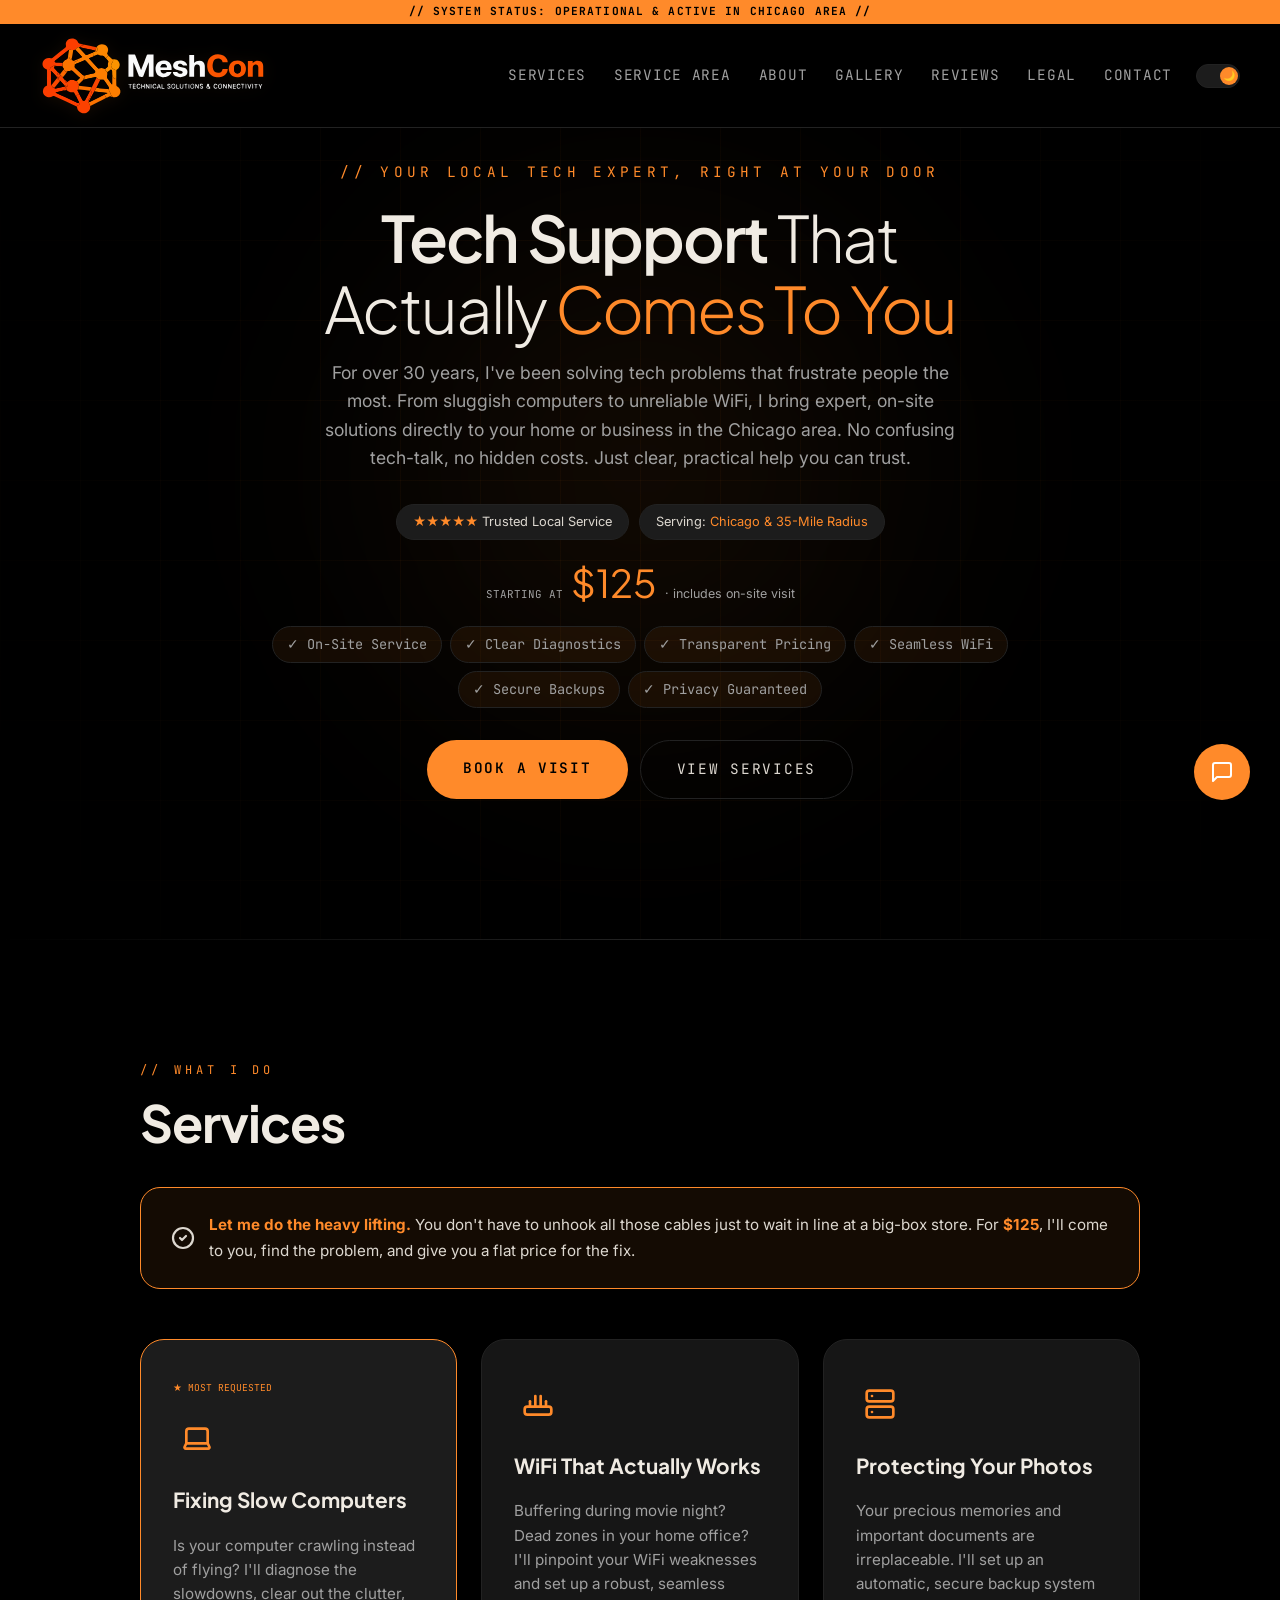
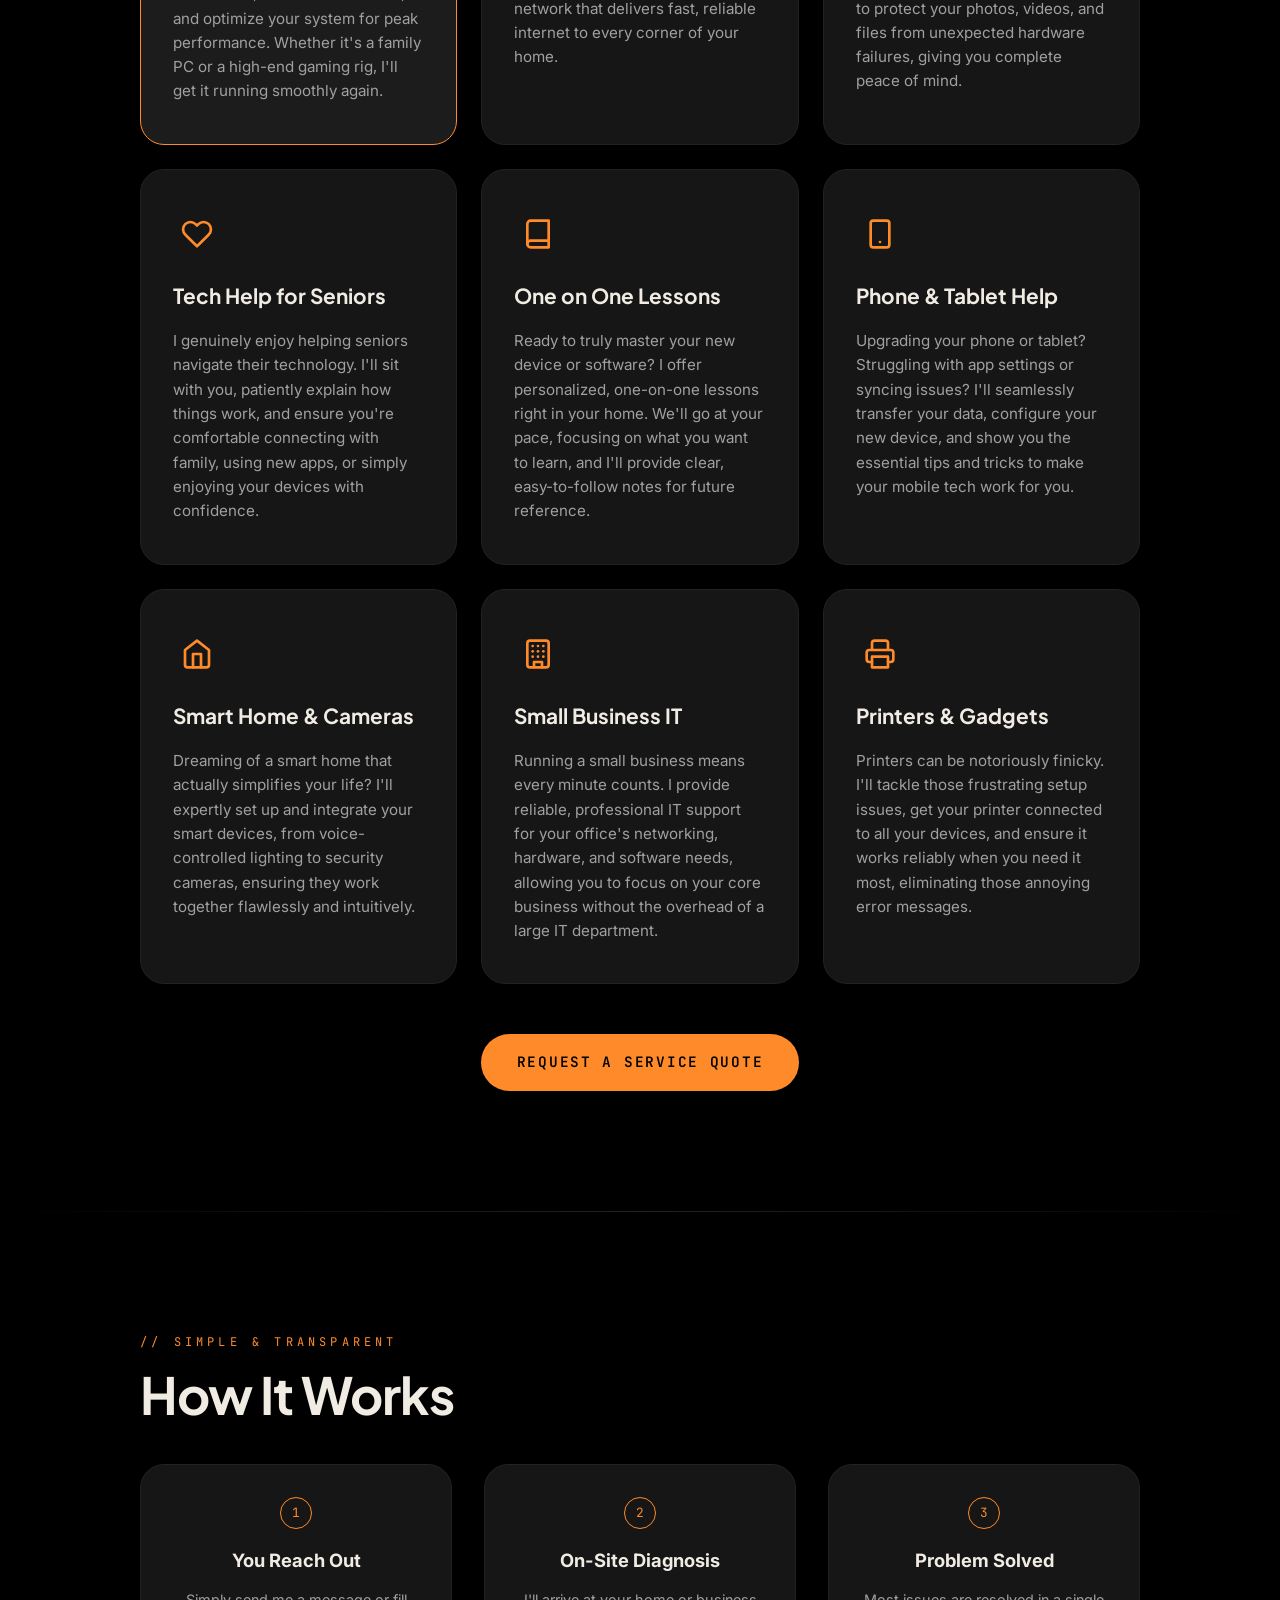
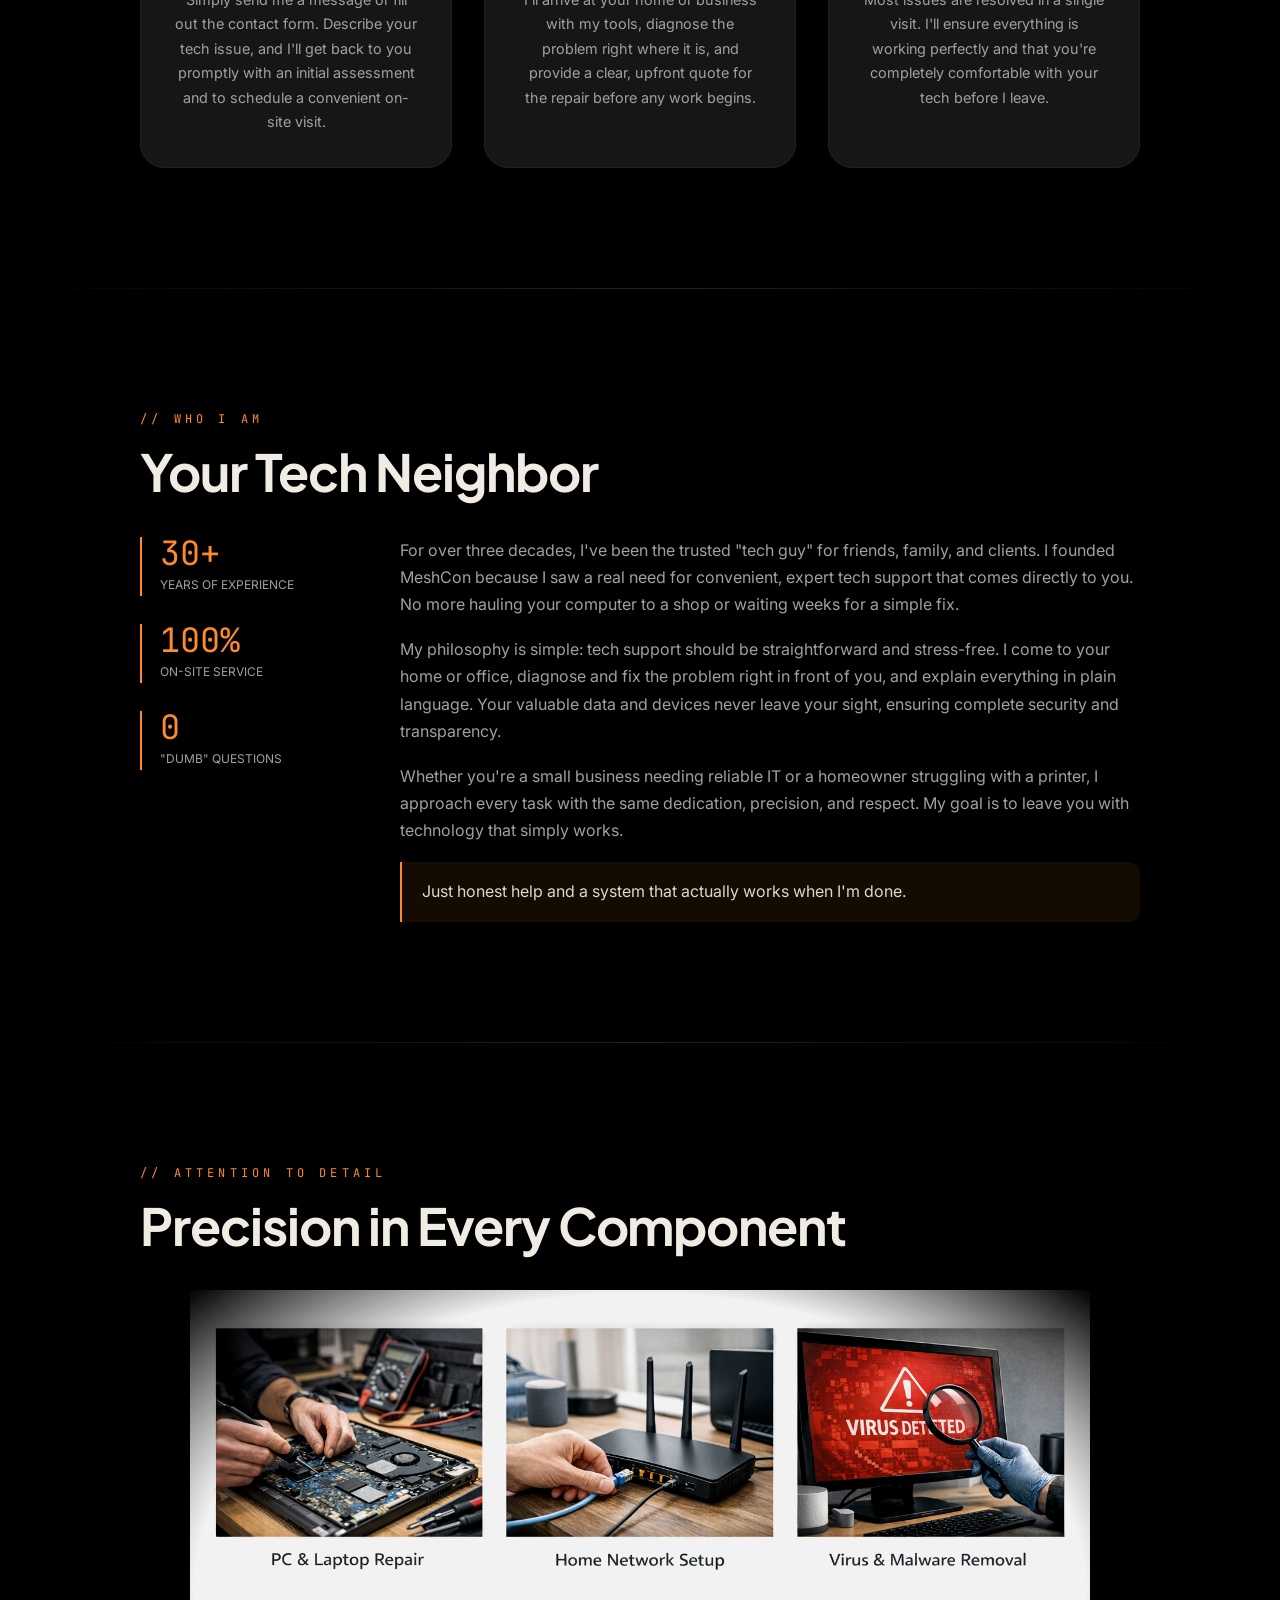
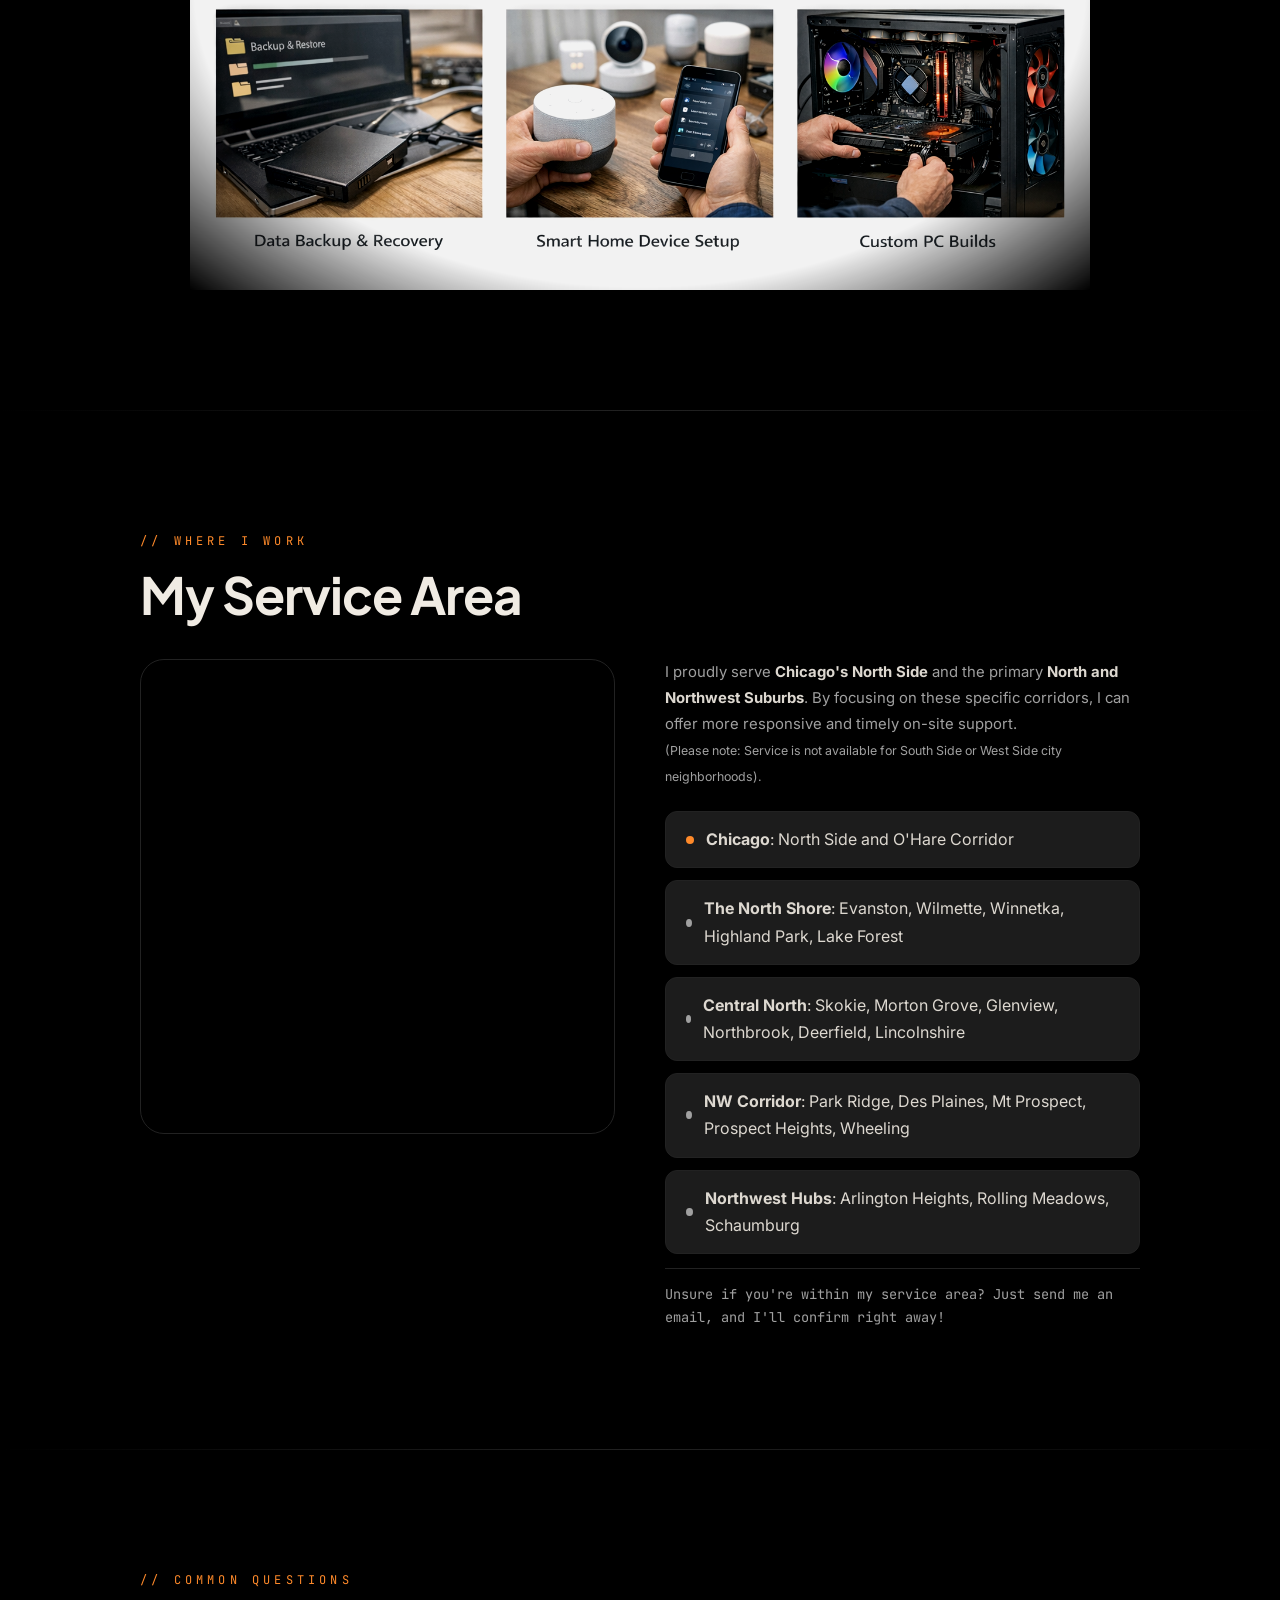
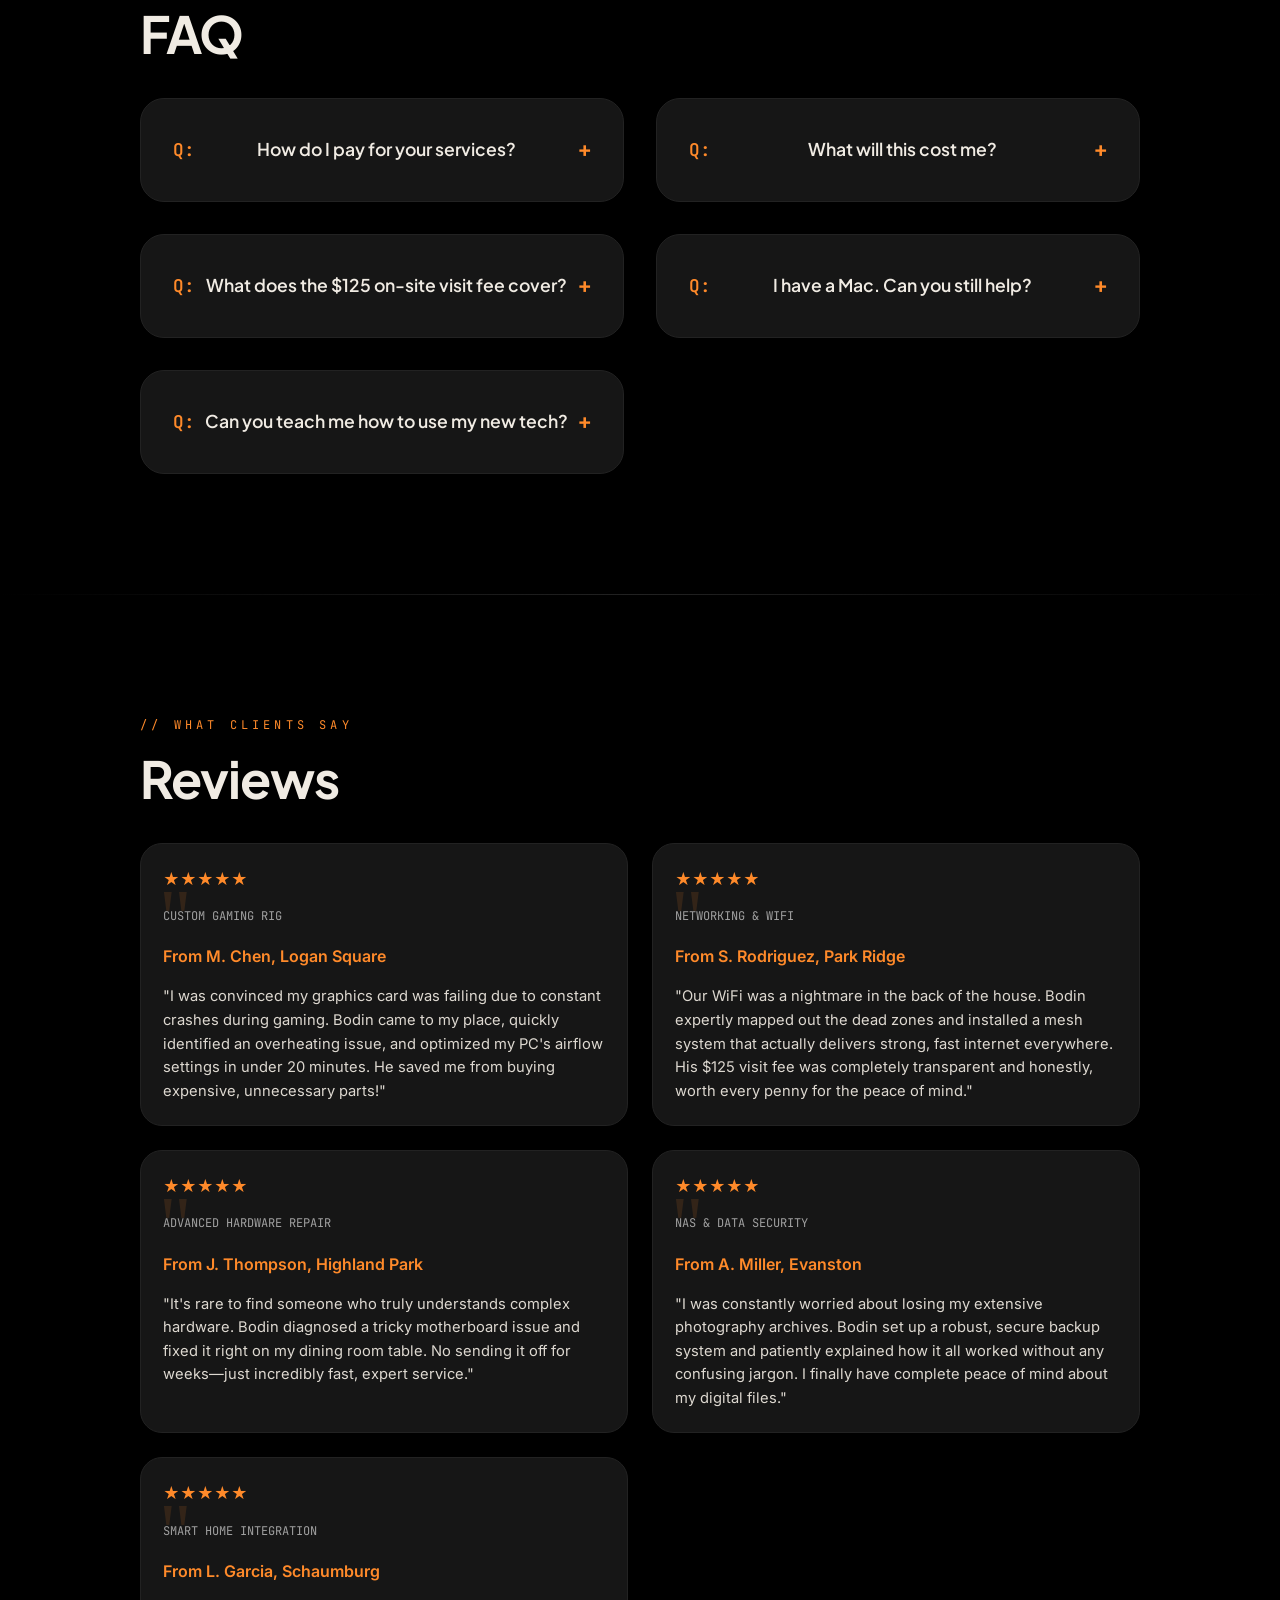
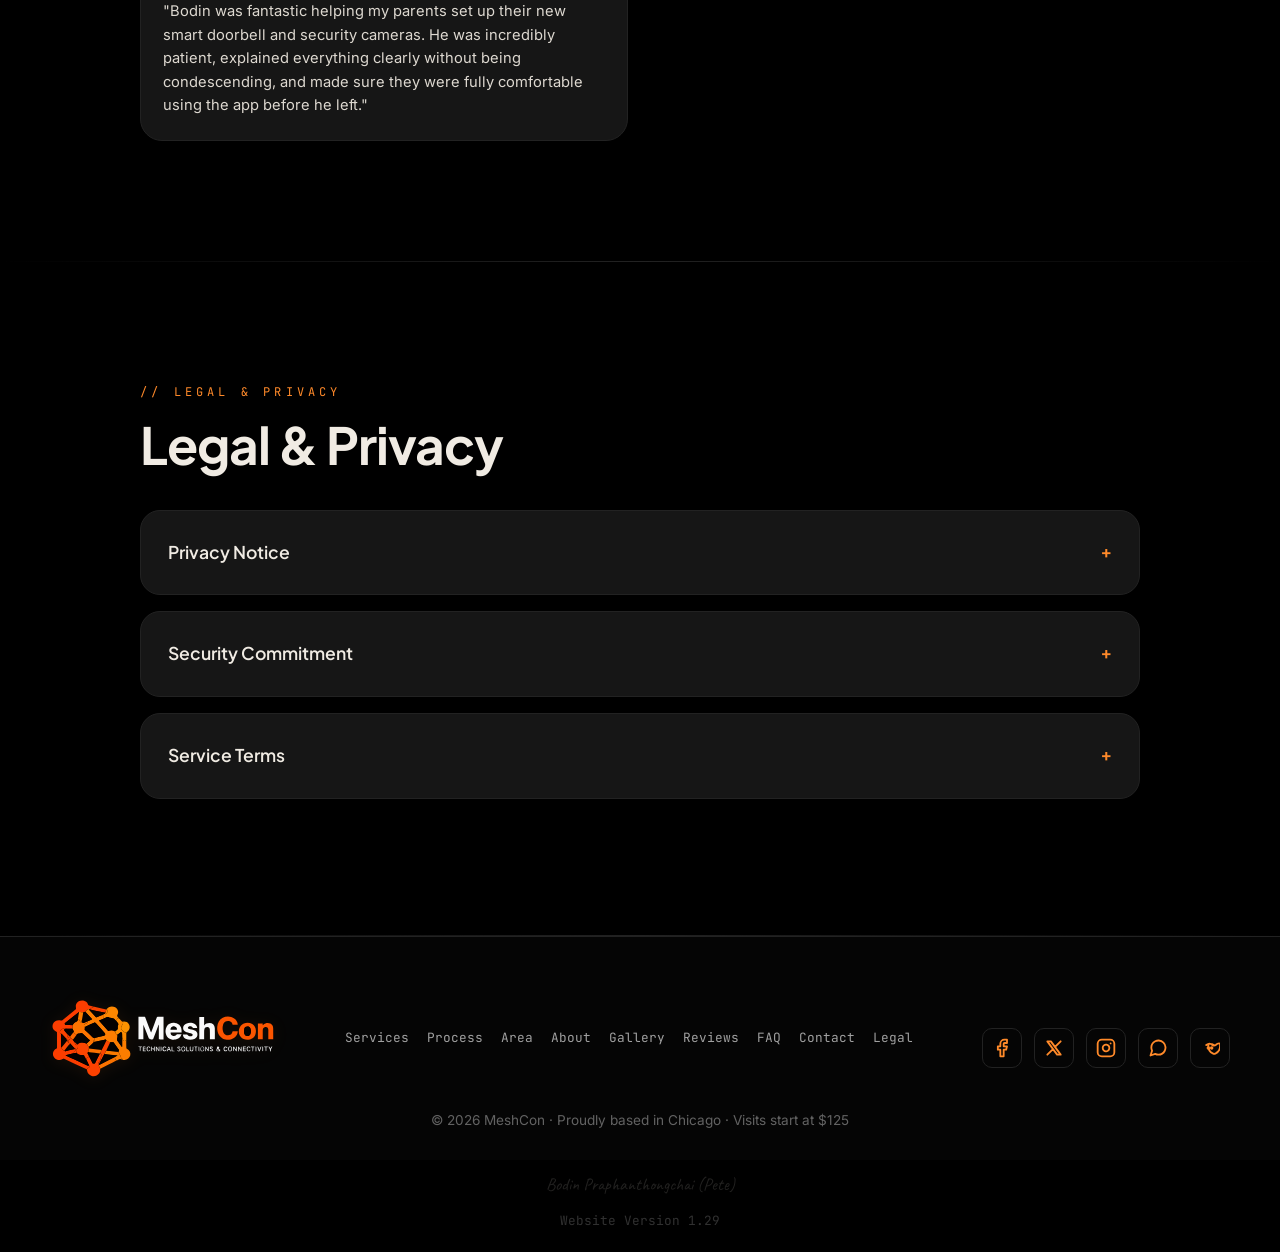
==== commit 1b4ee0ba: "Update index.html" ====
--- a/index.html
+++ b/index.html
@@ -4,8 +4,8 @@
 <meta charset="UTF-8">
 <meta name="viewport" content="width=device-width, initial-scale=1.0, viewport-fit=cover">
 <!-- GitHub Pages: Uncomment below when testing on /meshcon/ subdirectory (and update absolute URLs) -->
-<!-- <base href="/meshcon/"> --> 
-<meta name="google-site-verification" content="Qjg6A9reATkl0zXnls-NSgbDrqTzi-jtzmSZKcpF5c0">
+<!-- <base href="/meshcon/"> -->
+<meta name="google-site-verification" content="google841b49ff20b88fd5">
 <meta name="description" content="MeshCon: Your trusted local tech expert in Chicago. I provide on-site computer repair, WiFi setup, smart home integration, and data recovery directly at your home or business within a 35-mile radius.">
 <meta name="keywords" content="MeshCon, Tech Support Chicago, PC Repair Chicago, On-Site IT Services, NAS Setup, WiFi Optimization, Smart Home Chicago, Data Recovery, Local Tech Expert, Chicago Computer Repair">
 <meta name="robots" content="index, follow">
@@ -45,7 +45,7 @@
     "image": "https://www.meshcon.tech/MeshCon-Logo-dark.svg",
     "url": "https://www.meshcon.tech/", 
     "email": "info@meshcon.tech",
-    "telephone": "+1 224-368-9525",
+    "telephone": "+1-224-368-9525",
     "priceRange": "$$",
     "address": {
       "@type": "PostalAddress",
@@ -585,9 +585,9 @@
           <div class="contact-detail"><span class="icon"><svg viewBox="0 0 24 24" aria-hidden="true" focusable="false"><polygon points="13 2 3 14 12 14 11 22 21 10 12 10 13 2"></polygon></svg></span><span>Same day service often available</span></div>
 
           <!-- QR Code for Privacy-Focused Contact -->
-          <div style="margin-top: 24px; padding: 16px; background: var(--surface2); border: 1px solid var(--border); border-radius: 16px; text-align: center;">
+          <div style="margin-top: 24px; padding: 16px; background: var(--surface2); border: 1px solid var(--border); border-radius: 16px; text-align: center; max-width: 280px;">
             <div class="section-label" style="margin-bottom: 8px; font-size: 0.65rem;">// Scan to Chat</div>
-            <img src="whatsapp-qr.png" alt="Scan to chat with MeshCon on WhatsApp" style="width: 120px; height: 120px; display: block; margin: 0 auto; border-radius: 8px; border: 4px solid #fff;">
+            <img src="whatsapp-qr.png" alt="Scan to chat with MeshCon on WhatsApp" style="width: 160px; height: auto; display: block; margin: 0 auto; border-radius: 8px; border: 4px solid #fff;">
             <p style="font-size: 0.75rem; color: var(--muted); margin-top: 8px;">Scan with your phone camera to start a private chat.</p>
           </div>
 
@@ -675,7 +675,7 @@
   <div class="footer-copy">© <span id="year"></span> MeshCon · Proudly based in Chicago · Visits start at $125</div>
 </footer>
 <div class="signature">Bodin Praphanthongchai (Pete)</div>
-<div class="version">Website Version 1.24</div>
+<div class="version">Website Version 1.29</div>
 
 <!-- FLOATING CHAT SUPPORT -->
 <button class="floating-chat-btn" id="chatBtn" aria-label="Open chat support">
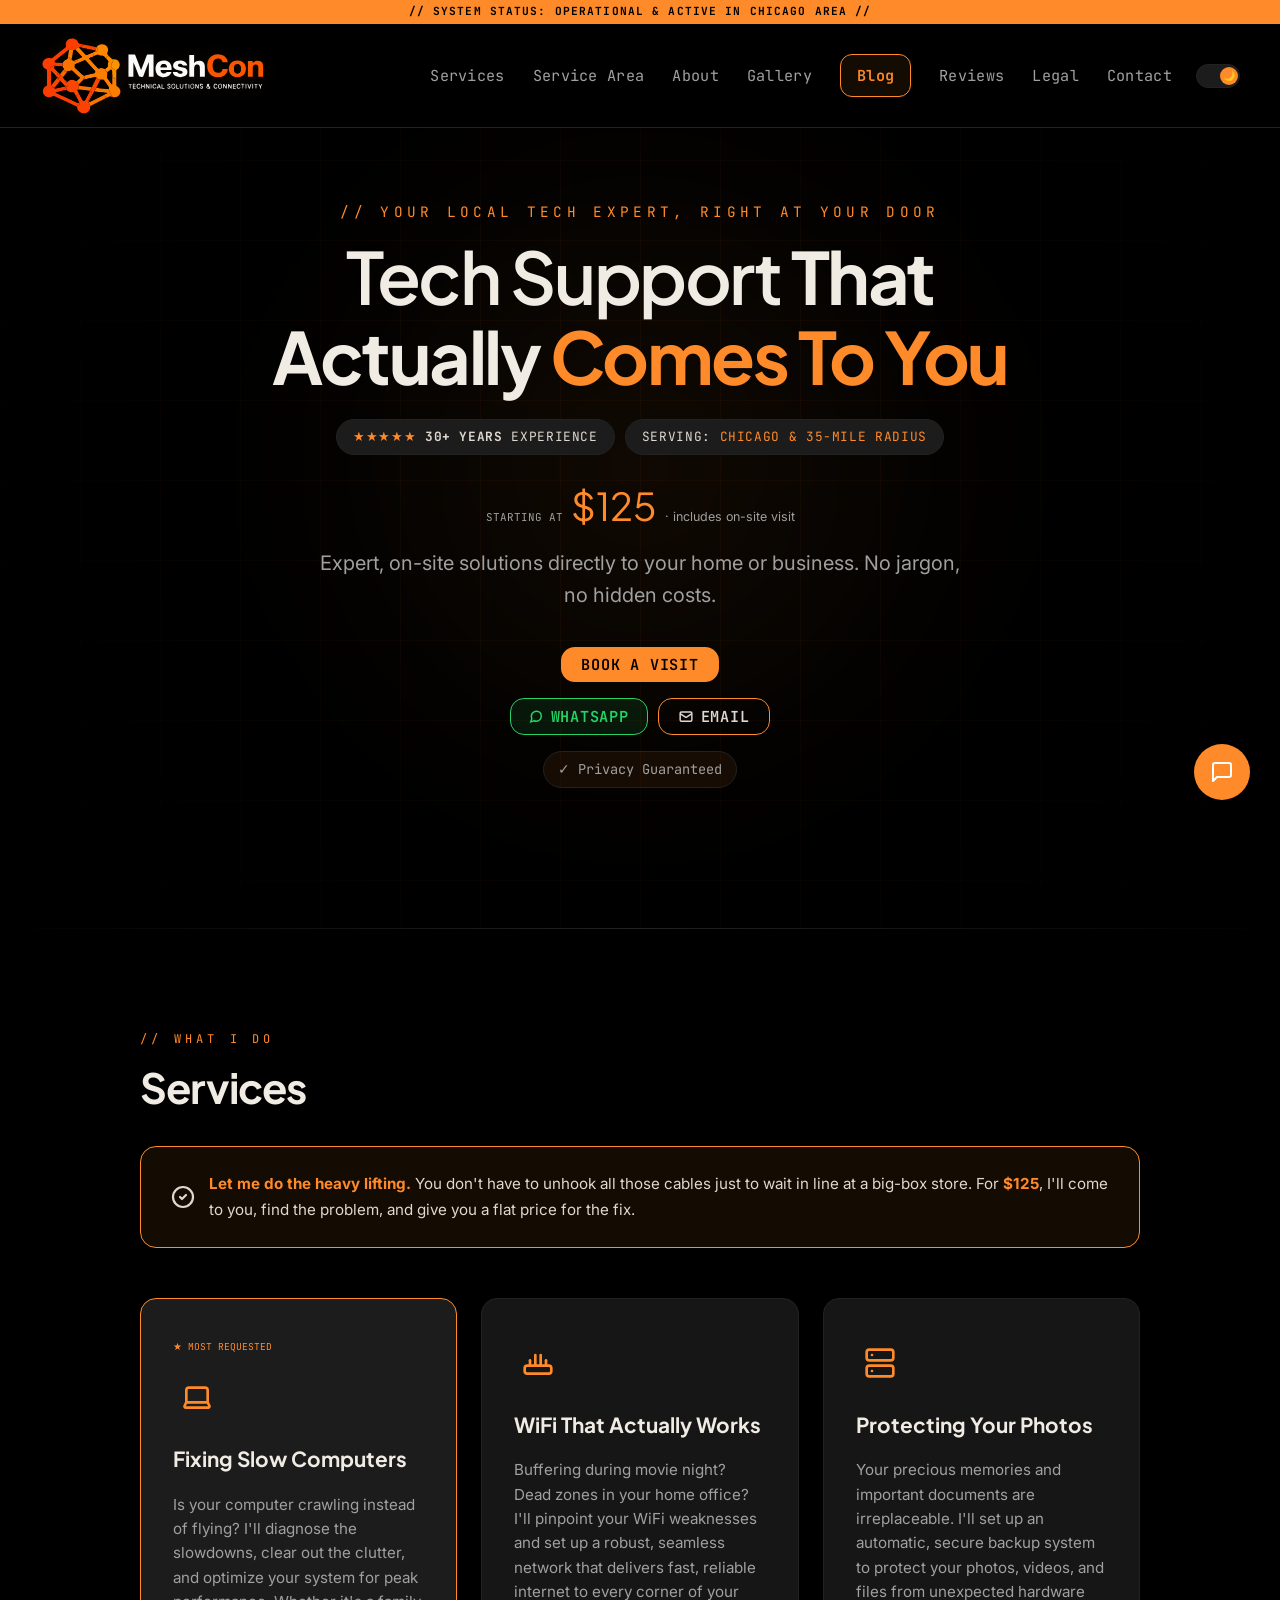
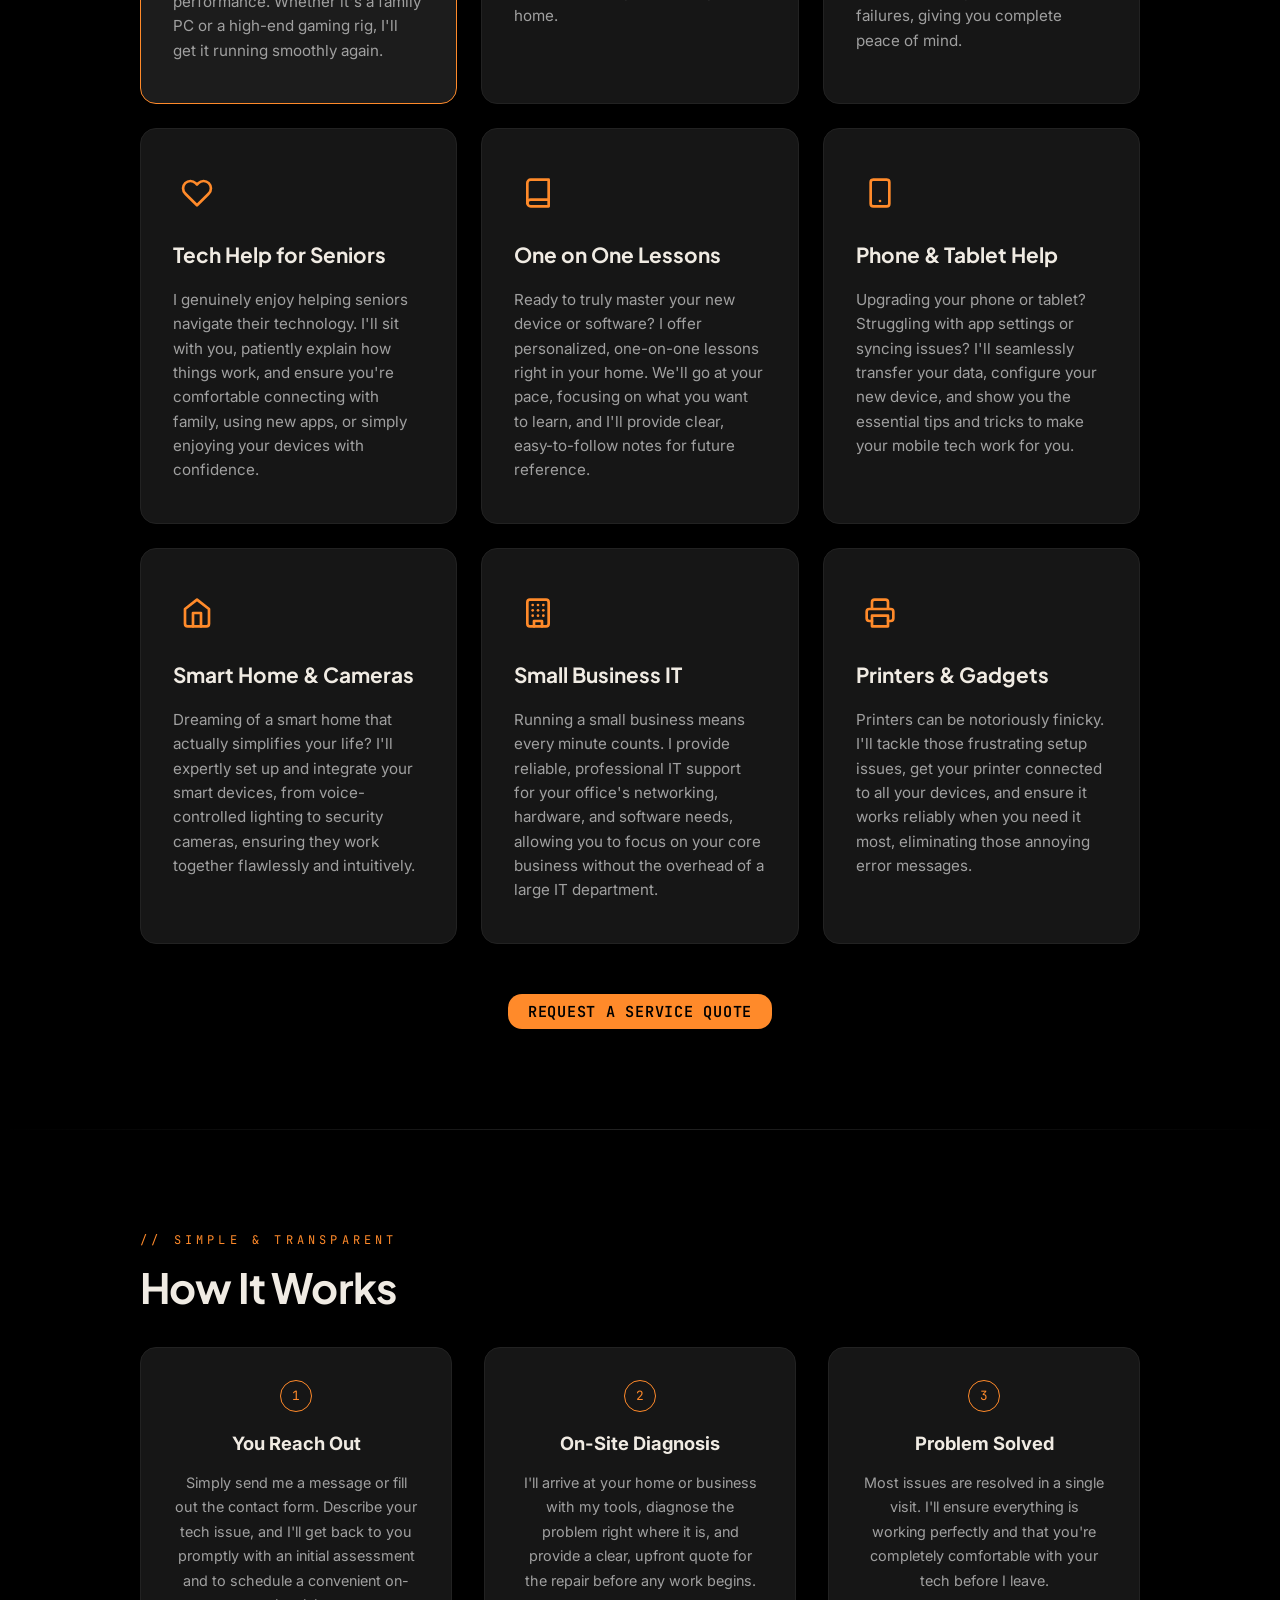
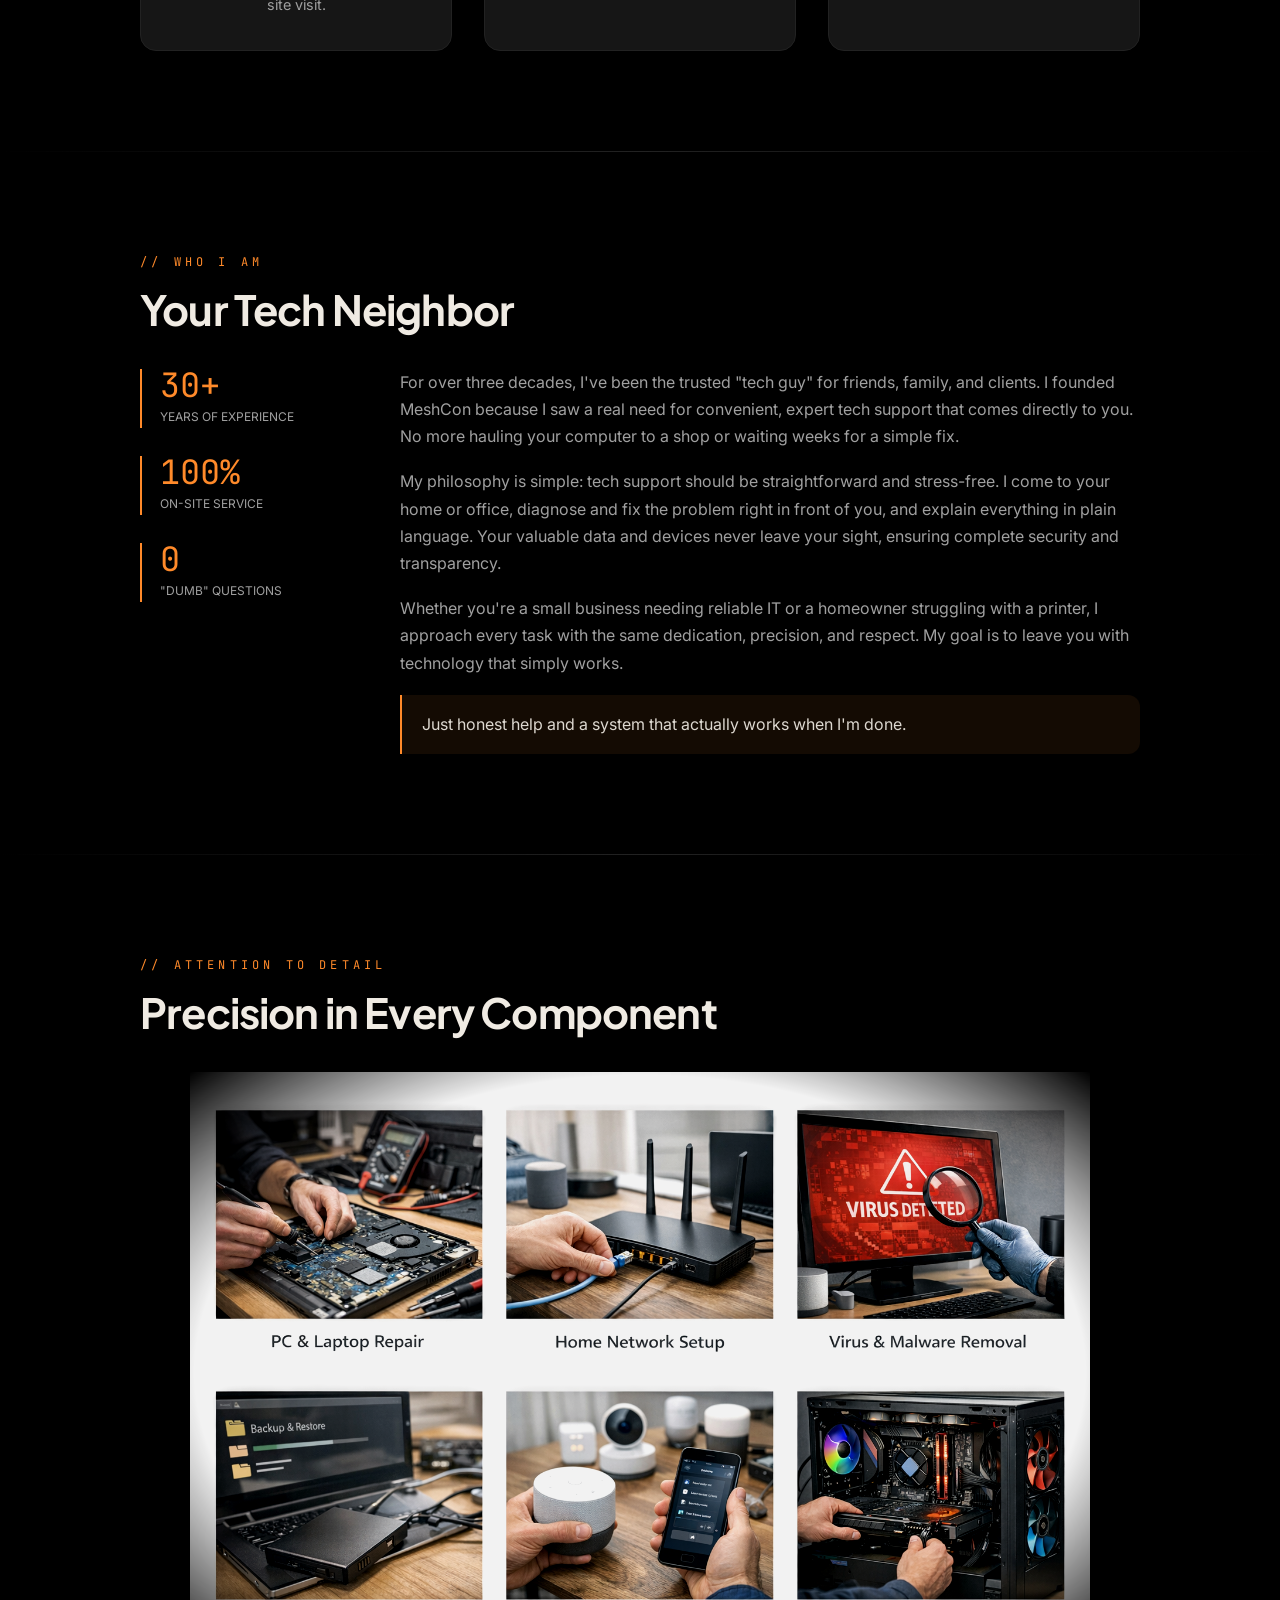
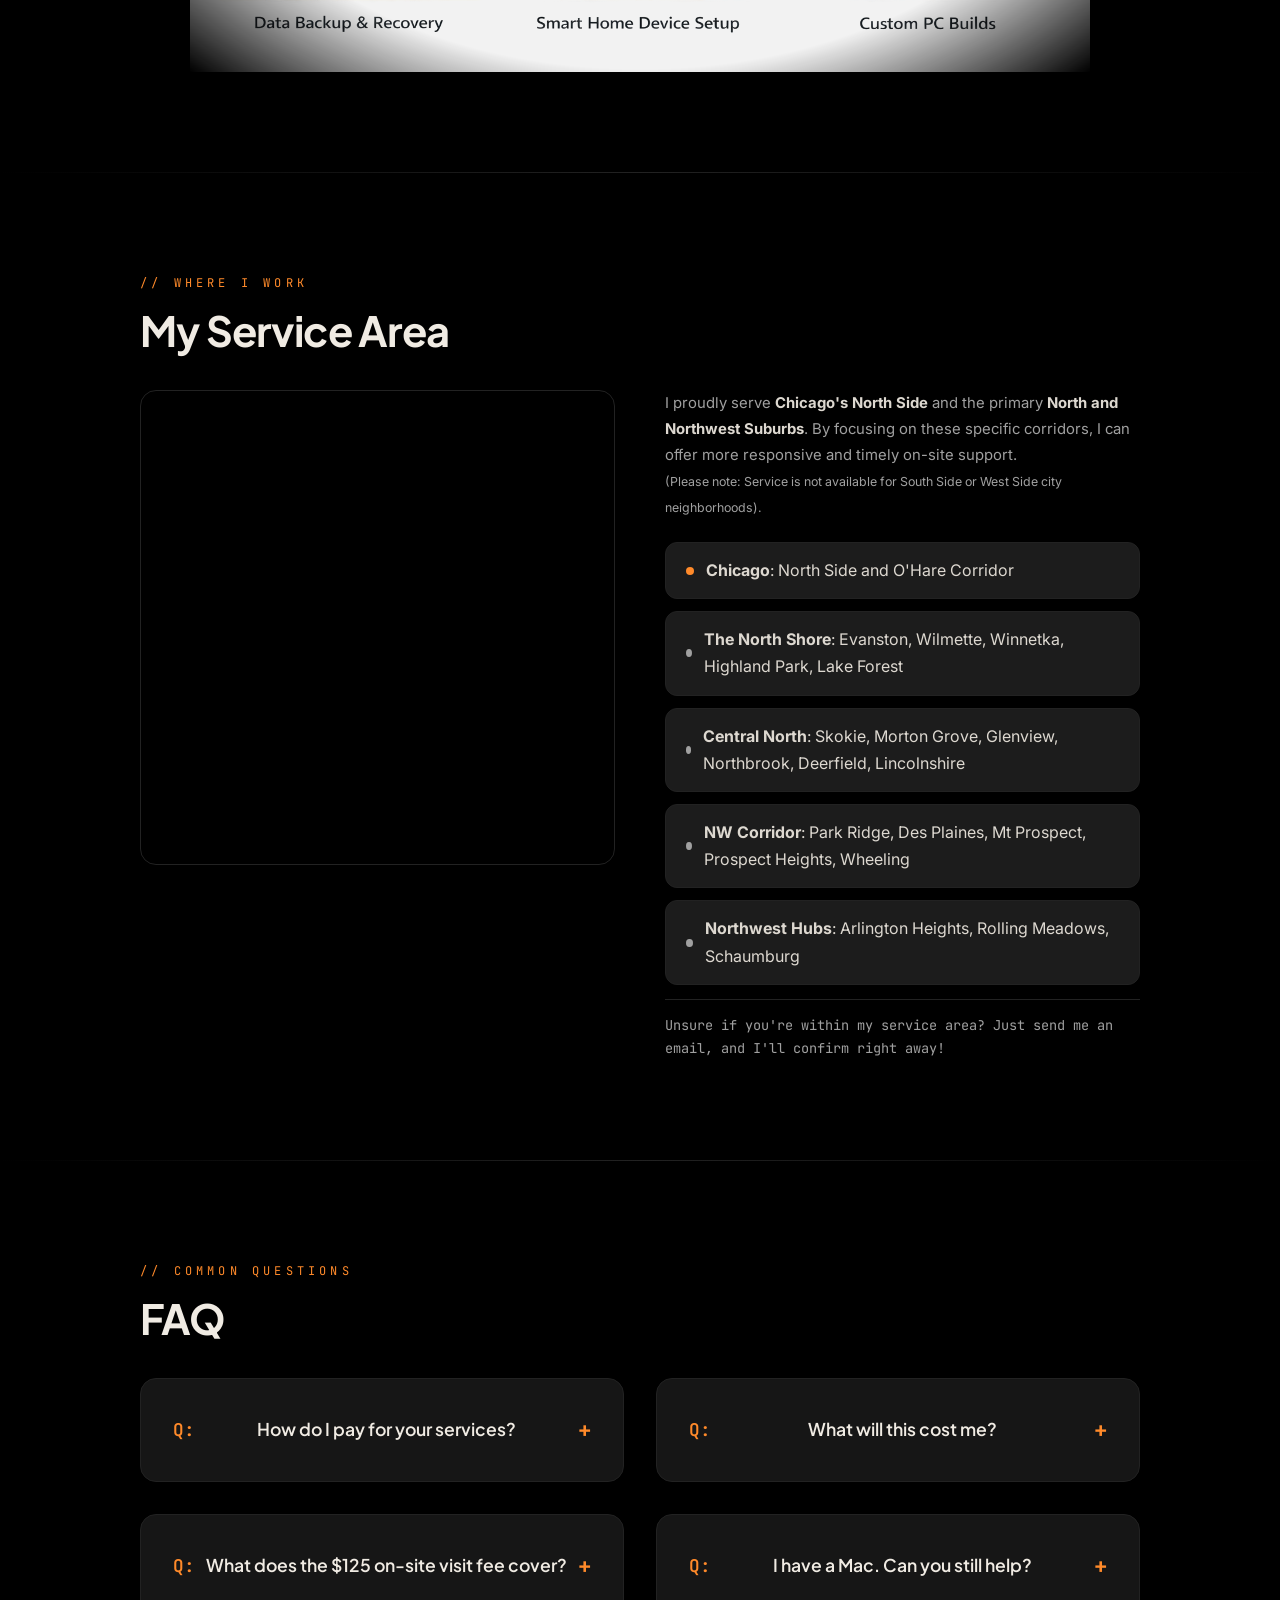
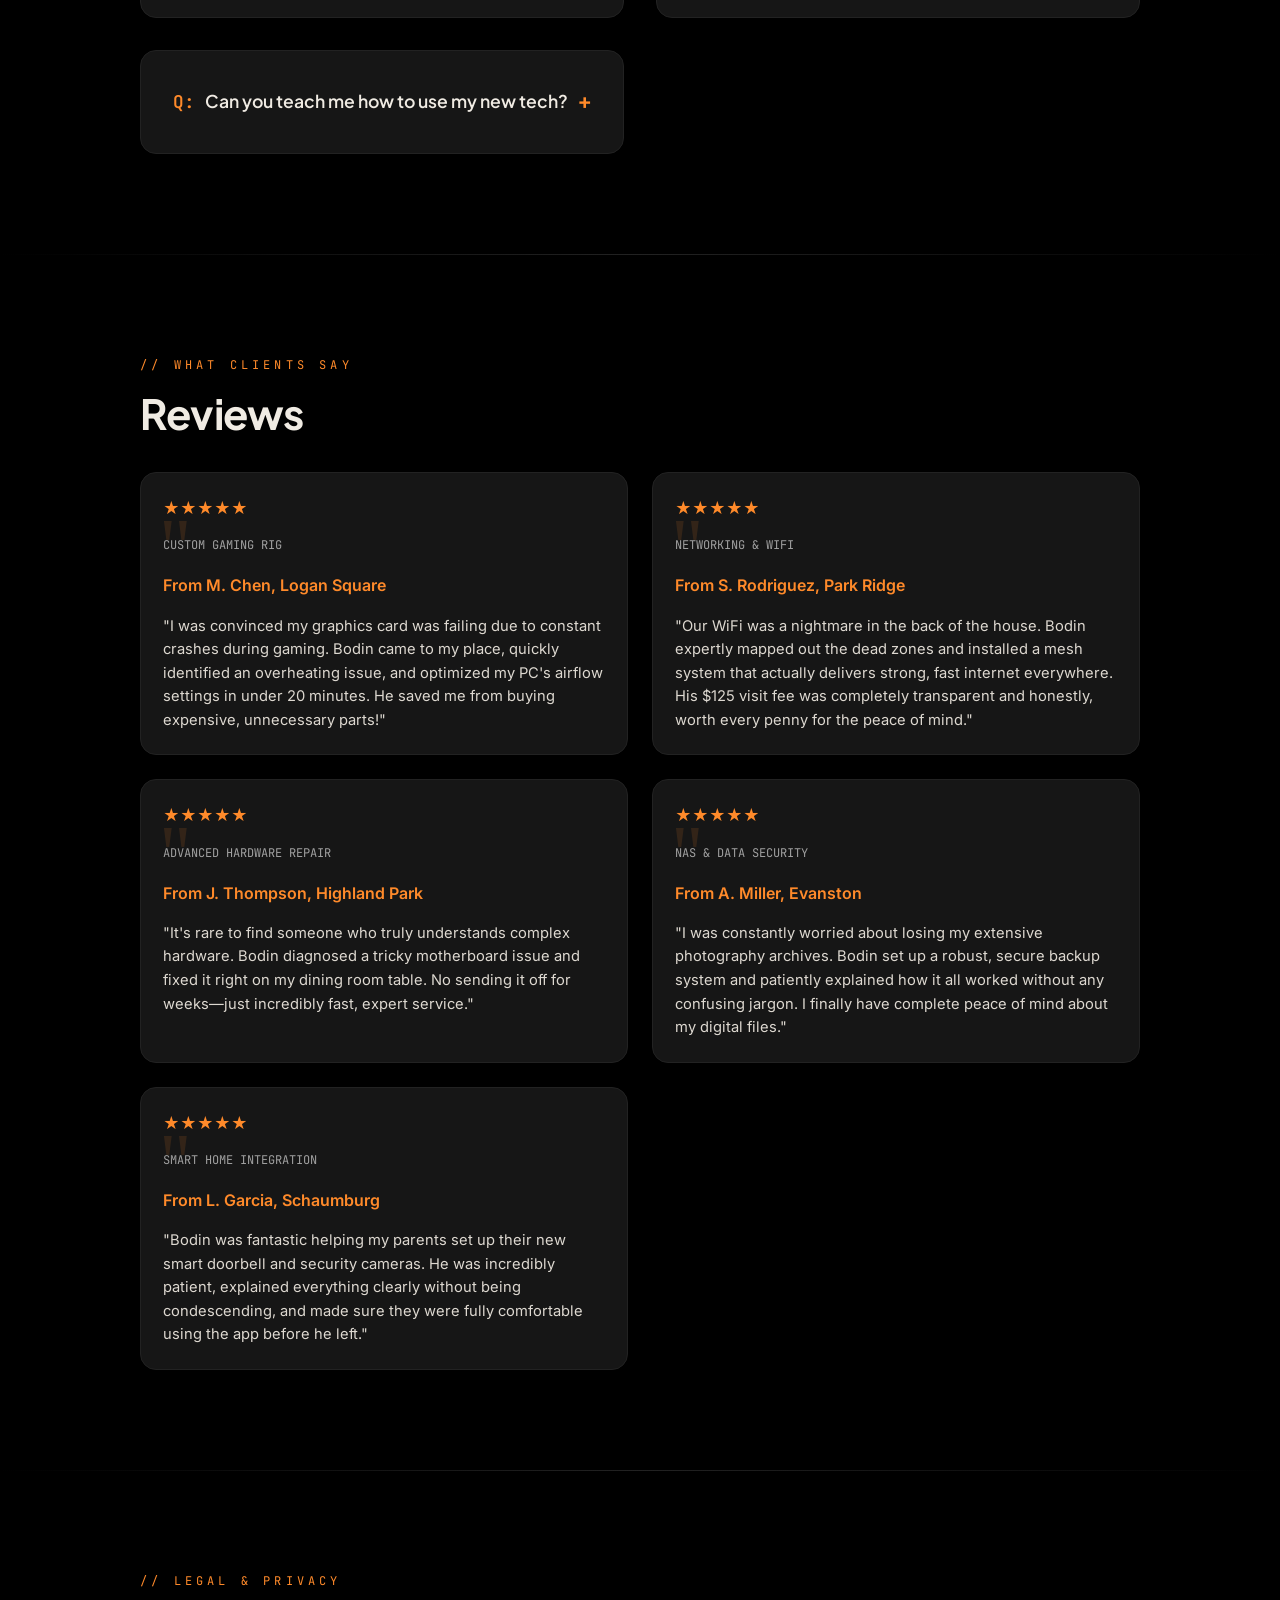
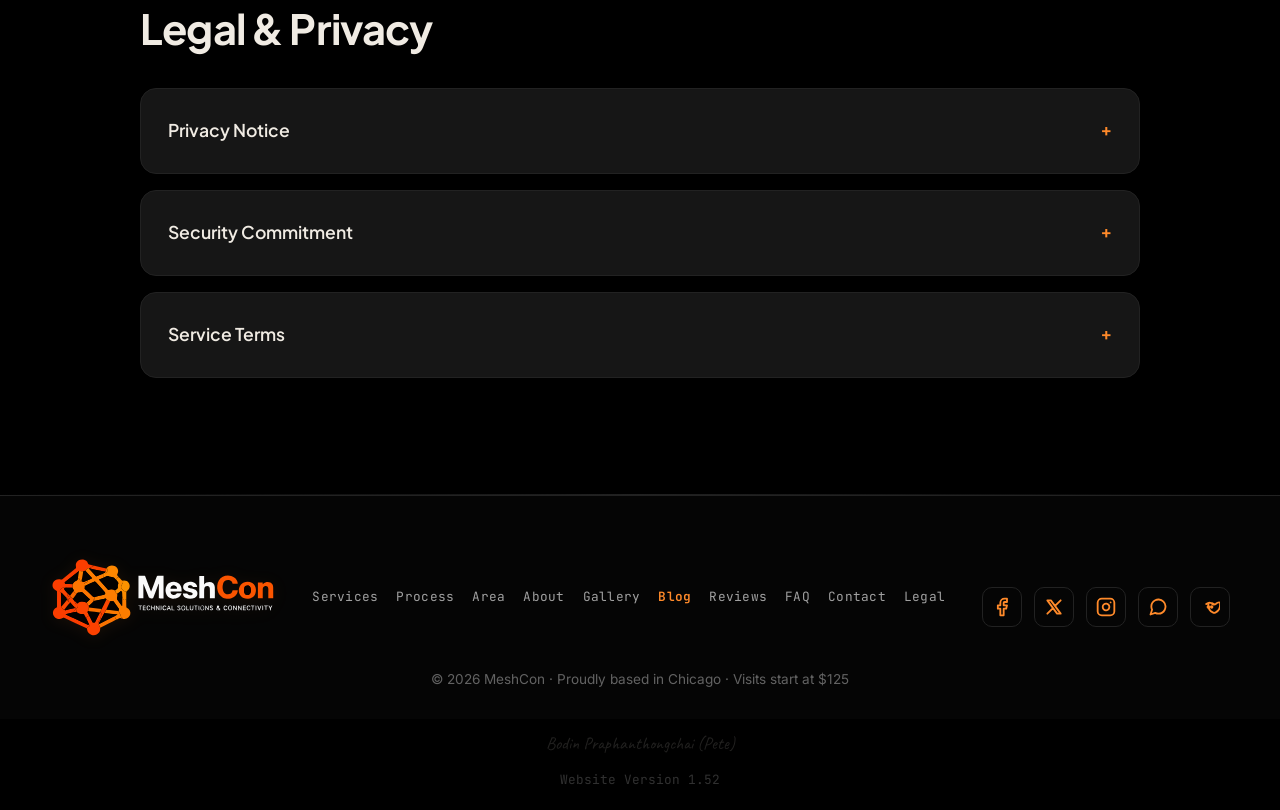
==== commit 9b1af976: "Add files via upload" ====
--- a/index.html
+++ b/index.html
@@ -1,721 +1,758 @@
-<!DOCTYPE html>
-<html lang="en" data-theme="dark">
-<head>
-<meta charset="UTF-8">
-<meta name="viewport" content="width=device-width, initial-scale=1.0, viewport-fit=cover">
-<!-- GitHub Pages: Uncomment below when testing on /meshcon/ subdirectory (and update absolute URLs) -->
-<!-- <base href="/meshcon/"> -->
-<meta name="google-site-verification" content="google841b49ff20b88fd5">
-<meta name="description" content="MeshCon: Your trusted local tech expert in Chicago. I provide on-site computer repair, WiFi setup, smart home integration, and data recovery directly at your home or business within a 35-mile radius.">
-<meta name="keywords" content="MeshCon, Tech Support Chicago, PC Repair Chicago, On-Site IT Services, NAS Setup, WiFi Optimization, Smart Home Chicago, Data Recovery, Local Tech Expert, Chicago Computer Repair">
-<meta name="robots" content="index, follow">
-<meta property="og:title" content="MeshCon · Expert On-Site Tech Support in Chicago">
-<meta property="og:description" content="Tired of tech headaches? MeshCon brings 30+ years of expert, on-site tech support directly to your door in Chicago and surrounding suburbs. No jargon, just real solutions.">
-<meta property="og:site_name" content="MeshCon Technical Solutions">
-<meta property="og:type" content="website">
-<meta property="og:url" content="https://www.meshcon.tech/">
-<meta property="og:image" content="https://www.meshcon.tech/og-image.jpg">
-<meta property="og:image:alt" content="MeshCon Branding: Expert Tech Support in Chicago">
-<meta property="og:image:width" content="1200">
-<meta property="og:image:height" content="630">
-<meta name="twitter:card" content="summary_large_image">
-<meta name="twitter:image" content="https://www.meshcon.tech/og-image.jpg">
-<title>MeshCon · Expert On-Site Tech Support in Chicago</title>
-<script async src="https://pagead2.googlesyndication.com/pagead/js/adsbygoogle.js?client=ca-pub-7253662082823954" crossorigin="anonymous"></script>
-
-<meta name="theme-color" content="#0e0e0e" id="metaThemeColor">
-<link rel="icon" href="MeshCon-Logo-dark.svg" type="image/svg+xml">
-<link rel="icon" href="[data-uri]" sizes="32x32" type="image/png">
-<link rel="apple-touch-icon" href="apple-touch-icon.png">
-<link rel="manifest" href="site.webmanifest">
-<link rel="preconnect" href="https://fonts.googleapis.com">
-<link rel="preconnect" href="https://fonts.gstatic.com" crossorigin>
-<link href="https://fonts.googleapis.com/css2?family=Inter:wght@400;500;600&family=Plus+Jakarta+Sans:wght@500;600;700&family=JetBrains+Mono:wght@400;500&family=Caveat&display=swap" rel="stylesheet">
-<link rel="canonical" href="https://www.meshcon.tech/">
-<meta name="mobile-web-app-capable" content="yes">
-<meta name="apple-mobile-web-app-status-bar-style" content="black-translucent">
-<meta name="apple-mobile-web-app-title" content="MeshCon">
-<script type="application/ld+json">
-  {
-    "@context": "https://schema.org",
-    "@type": "LocalBusiness",
-    "@id": "https://www.meshcon.tech/#organization", 
-    "name": "MeshCon",
-    "description": "Professional on-site technical support and IT services based in Chicago",
-    "image": "https://www.meshcon.tech/MeshCon-Logo-dark.svg",
-    "url": "https://www.meshcon.tech/", 
-    "email": "info@meshcon.tech",
-    "telephone": "+1-224-368-9525",
-    "priceRange": "$$",
-    "address": {
-      "@type": "PostalAddress",
-      "addressLocality": "Chicago",
-      "addressRegion": "IL",
-      "addressCountry": "US",
-      "postalCode": "60601" 
-    },
-    "geo": {
-      "@type": "GeoCoordinates",
-      "latitude": 41.8781,
-      "longitude": -87.6298
-    },
-    "openingHoursSpecification": [
-      {
-        "@type": "OpeningHoursSpecification",
-        "dayOfWeek": ["Monday", "Tuesday", "Wednesday", "Thursday", "Friday"],
-        "opens": "09:00",
-        "closes": "19:00"
-      },
-      {
-        "@type": "OpeningHoursSpecification",
-        "dayOfWeek": "Saturday",
-        "opens": "10:00",
-        "closes": "17:00"
-      }
-    ],
-    "areaServed": {
-      "@type": "City",
-      "name": "Chicago",
-      "sameAs": "https://en.wikipedia.org/wiki/Chicago"
-    },
-    "serviceArea": {
-      "@type": "City",
-      "name": "Chicago, IL and surrounding 35 mile radius"
-    },
-    "sameAs": [],
-    "hasOfferCatalog": {
-      "@type": "OfferCatalog",
-      "name": "Technical Support Services",
-      "itemListElement": [
-        {
-          "@type": "Offer",
-          "itemOffered": {
-            "@type": "Service",
-            "name": "PC Repair & Troubleshooting"
-          }
-        },
-        {
-          "@type": "Offer",
-          "itemOffered": {
-            "@type": "Service",
-            "name": "Network Configuration & WiFi Setup"
-          }
-        },
-        {
-          "@type": "Offer",
-          "itemOffered": {
-            "@type": "Service",
-            "name": "NAS Storage Solutions"
-          }
-        },
-        {
-          "@type": "Offer",
-          "itemOffered": {
-            "@type": "Service",
-            "name": "Smart Home Technology Setup"
-          }
-        }
-      ]
-    }
-  }
-</script>
-<script>
-  (function() {
-    const saved = localStorage.getItem('meshcon-theme') || 'dark';
-    document.documentElement.setAttribute('data-theme', saved);
-    const meta = document.querySelector('meta[name="theme-color"]');
-    if (meta) meta.setAttribute('content', saved === 'dark' ? '#000000' : '#fcfaf8');
-    
-    // Ensure logos match theme immediately on load
-    const syncLogos = () => {
-      const logoPath = saved === 'dark' ? 'MeshCon-Logo-dark.svg' : 'MeshCon-Logo-light.svg';
-      document.querySelectorAll('.logo-img').forEach(img => { if(img) img.src = logoPath; });
-    };
-
-    if (document.readyState === 'loading') window.addEventListener('DOMContentLoaded', syncLogos);
-    else syncLogos();
-  })();
-  // Populate copyright year and handle logo sync
-  window.addEventListener('DOMContentLoaded', () => {
-    const yearEl = document.getElementById('year');
-    if (yearEl) yearEl.textContent = new Date().getFullYear();
-    
-    // Secondary check to ensure logos are correct after DOM is fully ready
-    const saved = localStorage.getItem('meshcon-theme') || 'dark';
-    const logoPath = saved === 'dark' ? 'MeshCon-Logo-dark.svg' : 'MeshCon-Logo-light.svg';
-    document.querySelectorAll('.logo-img').forEach(img => { if(img) img.src = logoPath; });
-  });
-</script>
-<link rel="stylesheet" href="styles.css">
-</head>
-<body>
-<a href="#main-content" class="skip-link">Skip to main content</a>
-
-<div class="top-status-bar">
-  <span class="status-desktop">// SYSTEM STATUS: OPERATIONAL & ACTIVE IN CHICAGO AREA //</span>
-  <span class="status-mobile">// SYSTEM OPERATIONAL //</span>
-</div>
-
-<!-- HEADER -->
-<header>
-  <a href="#home" class="logo" aria-label="MeshCon Home"><img src="MeshCon-Logo-dark.svg" alt="MeshCon: Technical Solutions & Connectivity" class="logo-img" width="226" height="82" loading="eager" decoding="async"></a>
-  <div class="header-right">
-    <nav>
-      <a href="#services">Services</a>
-      <a href="#area">Service Area</a>
-      <a href="#about">About</a>
-      <a href="#gallery">Gallery</a>
-      <a href="#reviews">Reviews</a>
-      <a href="#legal">Legal</a>
-      <a href="#contact">Contact</a>
-    </nav>
-    <button class="theme-toggle" id="themeToggle" title="Toggle theme" aria-label="Toggle theme">
-      <div class="toggle-track">
-        <div class="toggle-thumb" id="toggleThumb" role="presentation" aria-hidden="true">
-          <span class="theme-icon-dark">🌙</span>
-          <span class="theme-icon-light">☀️</span>
-        </div>
-      </div>
-    </button>
-    <button class="hamburger" id="hamburger" aria-label="Menu" aria-expanded="false">
-      <span></span><span></span><span></span>
-    </button>
-  </div>
-</header>
-
-<!-- MOBILE NAV -->
-<nav class="mobile-nav" id="mobileNav">
-  <a href="#services" onclick="closeMobile()">Services</a>
-  <a href="#process" onclick="closeMobile()">Process</a>
-  <a href="#area" onclick="closeMobile()">Service Area</a>
-  <a href="#about" onclick="closeMobile()">About</a>
-  <a href="#gallery" onclick="closeMobile()">Gallery</a>
-  <a href="#reviews" onclick="closeMobile()">Reviews</a>
-  <a href="#faq" onclick="closeMobile()">FAQ</a>
-  <a href="#legal" onclick="closeMobile()">Legal</a>
-  <a href="#contact" onclick="closeMobile()">Contact</a>
-</nav>
-
-<main id="main-content">
-
-<!-- HERO -->
-<section id="home">
-  <div class="hero">
-    <div class="hero-glow"></div>
-    <div class="hero-grid"></div>
-    <div class="bg-overlay" style="background-image: url('https://images.unsplash.com/photo-1544197150-b99a580bb7a8?auto=format&fit=crop&q=80&w=2000');" aria-hidden="true"></div> <!-- Consider replacing with a more relevant hero image for your brand -->
-
-    <div class="hero-content">
-      <div class="hero-eyebrow">// Your Local Tech Expert, Right at Your Door</div>
-      <h1><strong>Tech Support</strong> That<br>Actually <em>Comes To You</em></h1>
-      <p class="hero-sub">For over 30 years, I've been solving tech problems that frustrate people the most. From sluggish computers to unreliable WiFi, I bring expert, on-site solutions directly to your home or business in the Chicago area. No confusing tech-talk, no hidden costs. Just clear, practical help you can trust.</p>
-      
-      <div class="hero-status-bar">
-        <div class="status-item">
-          <span aria-hidden="true">★★★★★</span>
-          <span class="sr-only">5 out of 5 stars</span>
-          Trusted Local Service
-        </div>
-        <div class="status-item">Serving: <span>Chicago & 35-Mile Radius</span></div>
-      </div>
-
-      <div class="hero-price">
-        <span class="price-from">Starting at</span>
-        <span class="price-num">$125</span>
-        <span class="price-note">· includes on-site visit</span>
-      </div>
-
-      <div class="hero-badges">
-        <span class="badge">✓ On-Site Service</span>
-        <span class="badge">✓ Clear Diagnostics</span>
-        <span class="badge">✓ Transparent Pricing</span>
-        <span class="badge">✓ Seamless WiFi</span>
-        <span class="badge">✓ Secure Backups</span>
-        <span class="badge">✓ Privacy Guaranteed</span>
-      </div>
-
-      <div class="cta-row">
-        <a href="#contact" class="btn-primary">Book a Visit</a>
-        <a href="#services" class="btn-ghost">View Services</a>
-      </div>
-    </div>
-  </div>
-</section>
-
-<div class="divider"></div>
-
-<!-- SERVICES -->
-<div id="services">
-  <div class="section-wrap">
-    <div class="section-label">// What I Do</div>
-    <h2>Services</h2>
-
-    <div class="onsite-banner">
-      <span class="onsite-icon"><svg viewBox="0 0 24 24" aria-hidden="true" focusable="false"><circle cx="12" cy="12" r="10"></circle><path d="m9 12 2 2 4-4"></path></svg></span>
-      <div><strong>Let me do the heavy lifting.</strong> You don't have to unhook all those cables just to wait in line at a big-box store. For <strong>$125</strong>, I'll come to you, find the problem, and give you a flat price for the fix.</div>
-    </div>
-
-    <div class="services-grid">
-      <details class="service-card featured">
-        <summary class="service-card-summary">
-          <div class="service-card-info">
-            <div class="featured-tag" aria-hidden="true">★ Most Requested</div>
-            <div class="service-icon"><svg viewBox="0 0 24 24" aria-hidden="true" focusable="false"><path d="M20 16V7a2 2 0 0 0-2-2H6a2 2 0 0 0-2 2v9m16 0H4m16 0 1.28 2.55a1 1 0 0 1-.9 1.45H3.62a1 1 0 0 1-.9-1.45L4 16"></path></svg></div>
-            <h3>Fixing Slow Computers</h3>
-          </div> <!-- service-card-info -->
-        </summary>
-        <p class="service-card-content">Is your computer crawling instead of flying? I'll diagnose the slowdowns, clear out the clutter, and optimize your system for peak performance. Whether it's a family PC or a high-end gaming rig, I'll get it running smoothly again.</p>
-      </details>
-
-      <details class="service-card">
-        <summary class="service-card-summary">
-          <div class="service-card-info">
-            <div class="service-icon"><svg viewBox="0 0 24 24" aria-hidden="true" focusable="false"><rect x="2" y="14" width="20" height="6" rx="2"></rect><path d="M6 14v-4"></path><path d="M10 14v-8"></path><path d="M14 14v-8"></path><path d="M18 14v-4"></path></svg></div>
-            <h3>WiFi That Actually Works</h3>
-          </div> <!-- service-card-info -->
-        </summary>
-        <p class="service-card-content">Buffering during movie night? Dead zones in your home office? I'll pinpoint your WiFi weaknesses and set up a robust, seamless network that delivers fast, reliable internet to every corner of your home.</p>
-      </details>
-
-      <details class="service-card">
-        <summary class="service-card-summary">
-          <div class="service-card-info">
-            <div class="service-icon"><svg viewBox="0 0 24 24" aria-hidden="true" focusable="false"><rect width="20" height="8" x="2" y="2" rx="2" ry="2"></rect><rect width="20" height="8" x="2" y="14" rx="2" ry="2"></rect><line x1="6" y1="6" x2="6.01" y2="6"></line><line x1="6" y1="18" x2="6.01" y2="18"></line></svg></div>
-            <h3>Protecting Your Photos</h3>
-          </div> <!-- service-card-info -->
-        </summary>
-        <p class="service-card-content">Your precious memories and important documents are irreplaceable. I'll set up an automatic, secure backup system to protect your photos, videos, and files from unexpected hardware failures, giving you complete peace of mind.</p>
-      </details>
-
-      <details class="service-card">
-        <summary class="service-card-summary">
-          <div class="service-card-info">
-            <div class="service-icon"><svg viewBox="0 0 24 24" aria-hidden="true" focusable="false"><path d="M20.84 4.61a5.5 5.5 0 0 0-7.78 0L12 5.67l-1.06-1.06a5.5 5.5 0 0 0-7.78 7.78l1.06 1.06L12 21.23l7.78-7.78 1.06-1.06a5.5 5.5 0 0 0 0-7.78z"></path></svg></div>
-            <h3>Tech Help for Seniors</h3>
-          </div> <!-- service-card-info -->
-        </summary>
-        <p class="service-card-content">I genuinely enjoy helping seniors navigate their technology. I'll sit with you, patiently explain how things work, and ensure you're comfortable connecting with family, using new apps, or simply enjoying your devices with confidence.</p>
-      </details>
-
-      <details class="service-card">
-        <summary class="service-card-summary">
-          <div class="service-card-info">
-            <div class="service-icon"><svg viewBox="0 0 24 24" aria-hidden="true" focusable="false"><path d="M4 19.5A2.5 2.5 0 0 1 6.5 17H20"></path><path d="M6.5 2H20v20H6.5A2.5 2.5 0 0 1 4 19.5v-15A2.5 2.5 0 0 1 6.5 2z"></path></svg></div>
-            <h3>One on One Lessons</h3>
-          </div> <!-- service-card-info -->
-        </summary>
-        <p class="service-card-content">Ready to truly master your new device or software? I offer personalized, one-on-one lessons right in your home. We'll go at your pace, focusing on what you want to learn, and I'll provide clear, easy-to-follow notes for future reference.</p>
-      </details>
-
-      <details class="service-card">
-        <summary class="service-card-summary">
-          <div class="service-card-info">
-            <div class="service-icon"><svg viewBox="0 0 24 24" aria-hidden="true" focusable="false"><rect x="5" y="2" width="14" height="20" rx="2" ry="2"></rect><line x1="12" y1="18" x2="12.01" y2="18"></line></svg></div>
-            <h3>Phone & Tablet Help</h3>
-          </div> <!-- service-card-info -->
-        </summary>
-        <p class="service-card-content">Upgrading your phone or tablet? Struggling with app settings or syncing issues? I'll seamlessly transfer your data, configure your new device, and show you the essential tips and tricks to make your mobile tech work for you.</p>
-      </details>
-
-      <details class="service-card">
-        <summary class="service-card-summary">
-          <div class="service-card-info">
-            <div class="service-icon"><svg viewBox="0 0 24 24" aria-hidden="true" focusable="false"><path d="m3 9 9-7 9 7v11a2 2 0 0 1-2 2H5a2 2 0 0 1-2-2z"></path><polyline points="9 22 9 12 15 12 15 22"></polyline></svg></div>
-            <h3>Smart Home & Cameras</h3>
-          </div> <!-- service-card-info -->
-        </summary>
-        <p class="service-card-content">Dreaming of a smart home that actually simplifies your life? I'll expertly set up and integrate your smart devices, from voice-controlled lighting to security cameras, ensuring they work together flawlessly and intuitively.</p>
-      </details>
-
-      <details class="service-card">
-        <summary class="service-card-summary">
-          <div class="service-card-info">
-            <div class="service-icon"><svg viewBox="0 0 24 24" aria-hidden="true" focusable="false"><rect width="16" height="20" x="4" y="2" rx="2" ry="2"></rect><path d="M9 22v-4h6v4"></path><path d="M8 6h.01"></path><path d="M16 6h.01"></path><path d="M12 6h.01"></path><path d="M12 10h.01"></path><path d="M12 14h.01"></path><path d="M16 10h.01"></path><path d="M16 14h.01"></path><path d="M8 10h.01"></path><path d="M8 14h.01"></path></svg></div>
-            <h3>Small Business IT</h3>
-          </div> <!-- service-card-info -->
-        </summary>
-        <p class="service-card-content">Running a small business means every minute counts. I provide reliable, professional IT support for your office's networking, hardware, and software needs, allowing you to focus on your core business without the overhead of a large IT department.</p>
-      </details>
-
-      <details class="service-card">
-        <summary class="service-card-summary">
-          <div class="service-card-info">
-            <div class="service-icon"><svg viewBox="0 0 24 24" aria-hidden="true" focusable="false"><path d="M6 18H4a2 2 0 0 1-2-2v-5a2 2 0 0 1 2-2h16a2 2 0 0 1 2 2v5a2 2 0 0 1-2 2h-2"></path><rect x="6" y="14" width="12" height="8"></rect><path d="M6 8V4a2 2 0 0 1 2-2h8a2 2 0 0 1 2 2v4"></path></svg></div>
-            <h3>Printers & Gadgets</h3>
-          </div> <!-- service-card-info -->
-        </summary>
-        <p class="service-card-content">Printers can be notoriously finicky. I'll tackle those frustrating setup issues, get your printer connected to all your devices, and ensure it works reliably when you need it most, eliminating those annoying error messages.</p>
-      </details>
-    </div>
-    <div style="text-align: center; margin-top: 50px;">
-      <a href="#contact" class="btn-primary" aria-haspopup="dialog">Request a Service Quote</a>
-    </div>
-  </div>
-</div>
-
-<div class="divider"></div>
-
-<!-- PROCESS SECTION -->
-<div id="process">
-  <div class="section-wrap">
-    <div class="section-label">// Simple & Transparent</div>
-    <h2>How It Works</h2>
-    <div class="process-grid">
-      <div class="process-step">
-        <div class="step-num">1</div>
-        <h3>You Reach Out</h3>
-        <p>Simply send me a message or fill out the contact form. Describe your tech issue, and I'll get back to you promptly with an initial assessment and to schedule a convenient on-site visit.</p>
-      </div>
-      <div class="process-step">
-        <div class="step-num">2</div>
-        <h3>On-Site Diagnosis</h3>
-        <p>I'll arrive at your home or business with my tools, diagnose the problem right where it is, and provide a clear, upfront quote for the repair before any work begins.</p>
-      </div>
-      <div class="process-step">
-        <div class="step-num">3</div>
-        <h3>Problem Solved</h3>
-        <p>Most issues are resolved in a single visit. I'll ensure everything is working perfectly and that you're completely comfortable with your tech before I leave.</p>
-      </div>
-    </div>
-  </div>
-</div>
-
-<div class="divider"></div>
-
-<!-- ABOUT -->
-<div id="about" style="position: relative; overflow: hidden;">
-  <div class="bg-overlay" style="background-image: url('https://images.unsplash.com/photo-1581092160562-40aa08e78837?auto=format&fit=crop&q=80&w=2000'); opacity: 0.05;"></div> <!-- TODO: Replace with real in-home service photo, increased opacity -->
-  <div class="section-wrap" style="position: relative; z-index: 1;"> <!-- Consider replacing with a real in-home service photo for better branding -->
-    <div class="section-label">// Who I Am</div>
-    <h2>Your Tech Neighbor</h2>
-    <div class="about-layout">
-      <div>
-        <div class="about-stat"><div class="num">30+</div><div class="lbl">Years of Experience</div></div>
-        <div class="about-stat"><div class="num">100%</div><div class="lbl">On-Site Service</div></div>
-        <div class="about-stat"><div class="num">0</div><div class="lbl">"Dumb" Questions</div></div>
-      </div>
-      <div class="about-text">
-        <p>For over three decades, I've been the trusted "tech guy" for friends, family, and clients. I founded MeshCon because I saw a real need for convenient, expert tech support that comes directly to you. No more hauling your computer to a shop or waiting weeks for a simple fix.</p>
-        <p>My philosophy is simple: tech support should be straightforward and stress-free. I come to your home or office, diagnose and fix the problem right in front of you, and explain everything in plain language. Your valuable data and devices never leave your sight, ensuring complete security and transparency.</p>
-        <p>Whether you're a small business needing reliable IT or a homeowner struggling with a printer, I approach every task with the same dedication, precision, and respect. My goal is to leave you with technology that simply works.</p>
-        <div class="highlight-box">
-          Just honest help and a system that actually works when I'm done.
-        </div>
-      </div>
-    </div>
-  </div>
-</div>
-
-<div class="divider"></div>
-
-<!-- GALLERY -->
-<div id="gallery">
-  <div class="section-wrap">
-    <div class="section-label">// Attention to Detail</div>
-    <h2>Precision in Every Component</h2>
-    <div class="gallery-grid">
-      <div class="gallery-item">
-        <img src="circuit-board-detail.jpg" 
-             alt="Close-up of a hand holding a circuit board, symbolizing detailed technical work and precision in computer repair." 
-             loading="lazy" 
-             width="900" height="600">
-      </div>
-    </div>
-  </div>
-</div>
-
-<div class="divider"></div>
-
-<!-- SERVICE AREA -->
-<div id="area">
-  <div class="section-wrap">
-    <div class="section-label">// Where I Work</div>
-    <h2>My Service Area</h2>
-    <div class="area-layout">
-      <div class="area-map">
-        <!-- To show a shaded 35 mile radius, follow the 'Pro-Tip' instructions and replace the src below with your Google My Maps embed link -->
-        <iframe
-          src="https://www.google.com/maps/embed?pb=!1m18!1m12!1m3!1d190255.43829930114!2d-87.87204663951239!3d41.8333925049563!2m3!1f0!2f0!3f0!3m2!1i1024!2i768!4f13.1!3m3!1m2!1s0x880e2c3cd0f4cbed%3A0xafe0a6ad09c0c000!2sChicago%2C%20IL!5e0!3m2!1sen!2sus!4v1715873550000!5m2!1sen!2sus" 
-          title="Service area map showing Chicago and surrounding suburbs"
-          width="100%" 
-          height="100%" 
-          style="border:0;" 
-          allowfullscreen=""
-          loading="lazy"
-          sandbox="allow-scripts allow-same-origin allow-popups allow-forms"
-          referrerpolicy="no-referrer-when-downgrade">
-        </iframe>
-      </div>
-      <div class="area-content">
-        <p style="color:var(--muted); font-size:0.93rem; margin-bottom:22px; line-height:1.75;">I proudly serve <strong style="color:var(--text);">Chicago's North Side</strong> and the primary <strong style="color:var(--text);">North and Northwest Suburbs</strong>. By focusing on these specific corridors, I can offer more responsive and timely on-site support. <br><small>(Please note: Service is not available for South Side or West Side city neighborhoods).</small></p>
-        <div class="area-list">
-          <div class="area-zone"><div class="zone-dot"></div><div><strong>Chicago</strong>: North Side and O'Hare Corridor</div></div>
-          <div class="area-zone"><div class="zone-dot secondary"></div><div><strong>The North Shore</strong>: Evanston, Wilmette, Winnetka, Highland Park, Lake Forest</div></div>
-          <div class="area-zone"><div class="zone-dot secondary"></div><div><strong>Central North</strong>: Skokie, Morton Grove, Glenview, Northbrook, Deerfield, Lincolnshire</div></div>
-          <div class="area-zone"><div class="zone-dot secondary"></div><div><strong>NW Corridor</strong>: Park Ridge, Des Plaines, Mt Prospect, Prospect Heights, Wheeling</div></div>
-          <div class="area-zone"><div class="zone-dot secondary"></div><div><strong>Northwest Hubs</strong>: Arlington Heights, Rolling Meadows, Schaumburg</div></div>
-        </div>
-        <div class="area-note">Unsure if you're within my service area? Just send me an email, and I'll confirm right away!</div>
-      </div>
-    </div>
-  </div>
-</div>
-
-<div class="divider"></div>
-
-<!-- FAQ -->
-<section id="faq">
-  <div class="section-wrap">
-    <div class="section-label">// Common Questions</div>
-    <h2>FAQ</h2>
-    <div class="faq-grid">
-      <details class="faq-item">
-        <summary><h3>How do I pay for your services?</h3></summary>
-        <p>I keep payment simple and convenient. I accept Cash, Zelle, or Venmo. Payment is due once the service is complete and you're fully satisfied with the results.</p>
-      </details>
-      <details class="faq-item">
-        <summary><h3>What will this cost me?</h3></summary>
-        <p>I believe in transparent pricing. After my initial on-site diagnosis, I'll provide a clear, flat-rate quote for the repair or service before I begin any work. No surprises, ever.</p>
-      </details>
-      <details class="faq-item">
-        <summary><h3>What does the $125 on-site visit fee cover?</h3></summary>
-        <p>This fee covers my travel to your location within the 35-mile radius and my expert time to thoroughly diagnose your tech issue. Once I've identified the problem, I'll give you a precise quote for the solution. Even if you decide not to proceed with the repair, you'll have a professional diagnosis and a clear understanding of your options.</p>
-      </details>
-      <details class="faq-item">
-        <summary><h3>I have a Mac. Can you still help?</h3></summary>
-        <p>Absolutely! My expertise extends to the entire Apple ecosystem. I've been working with Macs for as long as I've been working with PCs, so whether it's a MacBook, iMac, or any other Apple device, I'm fully equipped to help.</p>
-      </details>
-      <details class="faq-item">
-        <summary><h3>Can you teach me how to use my new tech?</h3></summary>
-        <p>That's one of my favorite parts of the job! I'm happy to provide personalized, one-on-one lessons right in your home. We'll go at your pace, and I'll ensure you feel confident and comfortable with your new setup. There's no such thing as a "dumb" question when it comes to learning!</p>
-      </details>
-    </div>
-  </div>
-</section>
-
-<div class="divider"></div>
-
-<!-- REVIEWS -->
-<div id="reviews">
-  <div class="section-wrap">
-    <div class="section-label">// What Clients Say</div>
-    <h2>Reviews</h2>
-    <div class="reviews-grid">
-      <details class="review-card" open>
-        <summary class="review-card-summary">
-          <div><div class="stars" aria-label="5 star rating">★★★★★</div><span class="review-tag">Custom Gaming Rig</span></div>
-          <div class="review-author">From M. Chen, Logan Square</div>
-        </summary>
-        <p class="review-text review-card-content">"I was convinced my graphics card was failing due to constant crashes during gaming. Bodin came to my place, quickly identified an overheating issue, and optimized my PC's airflow settings in under 20 minutes. He saved me from buying expensive, unnecessary parts!"</p>
-      </details>
-      <details class="review-card" open>
-        <summary class="review-card-summary">
-          <div><div class="stars" aria-label="5 star rating">★★★★★</div><span class="review-tag">Networking & WiFi</span></div>
-          <div class="review-author">From S. Rodriguez, Park Ridge</div>
-        </summary>
-        <p class="review-text review-card-content">"Our WiFi was a nightmare in the back of the house. Bodin expertly mapped out the dead zones and installed a mesh system that actually delivers strong, fast internet everywhere. His $125 visit fee was completely transparent and honestly, worth every penny for the peace of mind."</p>
-      </details>
-      <details class="review-card" open>
-        <summary class="review-card-summary">
-          <div><div class="stars">★★★★★</div><span class="review-tag">Advanced Hardware Repair</span></div>
-          <div class="review-author">From J. Thompson, Highland Park</div>
-        </summary>
-        <p class="review-text review-card-content">"It's rare to find someone who truly understands complex hardware. Bodin diagnosed a tricky motherboard issue and fixed it right on my dining room table. No sending it off for weeks—just incredibly fast, expert service."</p>
-      </details>
-      <details class="review-card" open>
-        <summary class="review-card-summary">
-          <div><div class="stars">★★★★★</div><span class="review-tag">NAS & Data Security</span></div>
-          <div class="review-author">From A. Miller, Evanston</div>
-        </summary>
-        <p class="review-text review-card-content">"I was constantly worried about losing my extensive photography archives. Bodin set up a robust, secure backup system and patiently explained how it all worked without any confusing jargon. I finally have complete peace of mind about my digital files."</p>
-      </details>
-      <details class="review-card" open>
-        <summary class="review-card-summary">
-          <div><div class="stars">★★★★★</div><span class="review-tag">Smart Home Integration</span></div>
-          <div class="review-author">From L. Garcia, Schaumburg</div>
-        </summary>
-        <p class="review-text review-card-content">"Bodin was fantastic helping my parents set up their new smart doorbell and security cameras. He was incredibly patient, explained everything clearly without being condescending, and made sure they were fully comfortable using the app before he left."</p>
-      </details>
-    </div>
-  </div>
-</div>
-<div class="divider"></div>
-
-<!-- LEGAL -->
-<div id="legal">
-  <div class="section-wrap">
-    <div class="section-label">// Legal & Privacy</div>
-    <h2>Legal & Privacy</h2>
-    <details class="legal-block">
-      <summary><h3>Privacy Notice</h3></summary>
-      <p>MeshCon is deeply committed to protecting your privacy. Any personal information collected via this website (such as your name, email, or service request details) is used exclusively for communicating with you, scheduling services, and delivering the technical support you've requested. Rest assured, your data will never be shared, sold, or rented to third parties for marketing purposes.</p>
-    </details>
-    <details class="legal-block">
-      <summary><h3>Security Commitment</h3></summary>
-      <p>The security and confidentiality of your data and devices are of paramount importance to me. All information shared during a service request is handled with the strictest confidence and used solely for the purpose of providing that specific service. I employ secure communication practices and adhere to industry best practices for data handling to ensure your information is always protected.</p>
-    </details>
-    <details class="legal-block">
-      <summary><h3>Service Terms</h3></summary>
-      <p>All on-site services begin with a minimum charge of $125. This fee covers my travel to your location within the 35-mile radius and the initial, thorough diagnosis of your technical issue. This fee is non-refundable. Services are provided on a professional, best-effort basis. Please note that MeshCon is not liable for pre-existing hardware failures or any data loss. Clients are responsible for ensuring they have verified backups of all critical data prior to any service. A 30-day warranty applies to all labor performed.</p>
-    </details>
-  </div>
-</div>
-
-<div class="divider"></div>
-
-</main>
-
-<!-- CONTACT MODAL -->
-<div id="contact" class="contact-modal">
-  <div class="modal-overlay" onclick="closeContactModal()"></div>
-  <div class="modal-container">
-    <button class="modal-close-btn" onclick="closeContactModal()" aria-label="Close">&times;</button>
-    <div class="section-wrap">
-      <div class="contact-layout">
-        <div class="contact-info" role="complementary" aria-labelledby="contact-heading">
-          <div class="section-label">// Book a Visit</div>
-          <h2 id="contact-heading">Let's Connect</h2>
-          <p>Tell us about your tech challenge, and we'll get back to you personally, usually within a few hours. We keep all communications via email so you'll always have a clear record of our conversation and planned work.</p>
-          <div class="contact-detail"><span class="icon"><svg viewBox="0 0 24 24" aria-hidden="true" focusable="false"><path d="M20 10c0 6-8 12-8 12s-8-6-8-12a8 8 0 0 1 16 0Z"></path><circle cx="12" cy="10" r="3"></circle></svg></span><span>Chicago, IL · Serving city & suburbs</span></div>
-          <div class="contact-detail"><span class="icon"><svg viewBox="0 0 24 24" aria-hidden="true" focusable="false"><rect width="20" height="16" x="2" y="4" rx="2"></rect><path d="m22 7-8.97 5.7a1.94 1.94 0 0 1-2.06 0L2 7"></path></svg></span><span><a href="mailto:info@meshcon.tech">info@meshcon.tech</a></span></div>
-          <div class="contact-detail"><span class="icon"><svg viewBox="0 0 24 24" aria-hidden="true" focusable="false"><path d="M22 16.92v3a2 2 0 0 1-2.18 2 19.79 19.79 0 0 1-8.63-3.07 19.5 19.5 0 0 1-6-6 19.79 19.79 0 0 1-3.07-8.67A2 2 0 0 1 4.11 2h3a2 2 0 0 1 2 1.72 12.84 12.84 0 0 0 .7 2.81 2 2 0 0 1-.45 2.11L8.09 9.91a16 16 0 0 0 6 6l1.27-1.27a2 2 0 0 1 2.11-.45 12.84 12.84 0 0 0 2.81.7A2 2 0 0 1 22 16.92z"></path></svg></span><span><a href="tel:+12243689525">+1 224-368-9525</a></span></div>
-          <div class="contact-detail"><span class="icon"><svg viewBox="0 0 24 24" aria-hidden="true" focusable="false"><circle cx="12" cy="12" r="10"></circle><polyline points="12 6 12 12 16 14"></polyline></svg></span><span>Mon-Fri: 9 AM - 7 PM, Sat: 10 AM - 5 PM</span></div> <!-- More specific hours -->
-          <div class="contact-detail emergency"><span class="icon"><svg viewBox="0 0 24 24" aria-hidden="true" focusable="false"><path d="M10.29 3.86L1.82 18a2 2 0 0 0 1.71 3h16.94a2 2 0 0 0 1.71-3L13.71 3.86a2 2 0 0 0-3.42 0z"></path><line x1="12" y1="9" x2="12" y2="13"></line><line x1="12" y1="17" x2="12.01" y2="17"></line></svg></span><span>24/7 Emergency Support Available</span></div>
-          <div class="contact-detail"><span class="icon"><svg viewBox="0 0 24 24" aria-hidden="true" focusable="false"><path d="M19 17h2c.6 0 1-.4 1-1v-3c0-.9-.7-1.7-1.5-1.9C18.7 10.6 16 10 16 10s-1.3-1.4-2.2-2.3c-.5-.4-1.1-.7-1.8-.7H5c-.6 0-1.1.4-1.4.9l-1.4 2.9A3.7 3.7 0 0 0 2 13.1V16c0 .6.4 1 1 1h2"></path><circle cx="7" cy="17" r="2"></circle><path d="M9 17h6"></path><circle cx="17" cy="17" r="2"></circle></svg></span><span>Professional on-site visits start at $125</span></div>
-          <div class="contact-detail"><span class="icon"><svg viewBox="0 0 24 24" aria-hidden="true" focusable="false"><polygon points="13 2 3 14 12 14 11 22 21 10 12 10 13 2"></polygon></svg></span><span>Same day service often available</span></div>
-
-          <!-- QR Code for Privacy-Focused Contact -->
-          <div style="margin-top: 24px; padding: 16px; background: var(--surface2); border: 1px solid var(--border); border-radius: 16px; text-align: center; max-width: 280px;">
-            <div class="section-label" style="margin-bottom: 8px; font-size: 0.65rem;">// Scan to Chat</div>
-            <img src="whatsapp-qr.png" alt="Scan to chat with MeshCon on WhatsApp" style="width: 160px; height: auto; display: block; margin: 0 auto; border-radius: 8px; border: 4px solid #fff;">
-            <p style="font-size: 0.75rem; color: var(--muted); margin-top: 8px;">Scan with your phone camera to start a private chat.</p>
-          </div>
-
-          <div class="social-links" aria-label="Connect with us on social media">
-            <a href="https://facebook.com/MeshCon" target="_blank" rel="noopener noreferrer" aria-label="Follow us on Facebook">
-              <svg viewBox="0 0 24 24" aria-hidden="true" focusable="false"><path d="M18 2h-3a5 5 0 0 0-5 5v3H7v4h3v8h4v-8h3l1-4h-4V7a1 1 0 0 1 1-1h3z"></path></svg>
-            </a>
-            <a href="https://x.com/MeshCon" target="_blank" rel="noopener noreferrer" aria-label="Follow us on X (formerly Twitter)">
-              <svg viewBox="0 0 24 24" aria-hidden="true" focusable="false"><path d="M4 4l11.733 16h4.267l-11.733 -16zM4 20l6.768 -6.768m2.46 -2.46l6.772 -6.772"></path></svg>
-            </a>
-            <a href="https://instagram.com/MeshCon" target="_blank" rel="noopener noreferrer" aria-label="Follow us on Instagram">
-              <svg viewBox="0 0 24 24" aria-hidden="true" focusable="false"><rect x="2" y="2" width="20" height="20" rx="5" ry="5"></rect><path d="M16 11.37A4 4 0 1 1 12.63 8 4 4 0 0 1 16 11.37z"></path><line x1="17.5" y1="6.5" x2="17.51" y2="6.5"></line></svg>
-            </a>
-            <a href="https://wa.link/6hs9t7" target="_blank" rel="noopener noreferrer" aria-label="Chat with us on WhatsApp">
-              <svg viewBox="0 0 24 24" aria-hidden="true" focusable="false"><path d="M21 11.5a8.38 8.38 0 0 1-.9 3.8 8.5 8.5 0 0 1-7.6 4.7 8.38 8.38 0 0 1-3.8-.9L3 21l1.9-5.7a8.38 8.38 0 0 1-.9-3.8 8.5 8.5 0 0 1 4.7-7.6 8.38 8.38 0 0 1 3.8-.9h.5a8.48 8.48 0 0 1 8 8v.5z"></path></svg>
-            </a>
-            <a href="https://discord.gg/MeshCon" target="_blank" rel="noopener noreferrer" aria-label="Join our Discord community">
-              <svg viewBox="0 0 24 24" aria-hidden="true" focusable="false"><path d="M9 12a1 1 0 1 0 2 0 1 1 0 0 0-2 0m4 0a1 1 0 1 0 2 0 1 1 0 0 0-2 0"></path><path d="M7.5 8.5c1.4-1.1 3.2-1.5 4.5-1.5s3.1.4 4.5 1.5c.7.5 1.5.5 2.2 0l.5-.4c1-1 2.3-1.6 3.7-1.6h.1c.6 0 1.1.5 1.1 1.1v2.1c0 3.7-2 7.1-5.3 8.8l-.5.2c-.8.4-1.7.4-2.5 0l-.5-.2C12 17.1 10 13.7 10 10V7.9c0-.6.5-1.1 1.1-1.1h.1c1.4 0 2.7.6 3.7 1.6l.5.4c.7.5 1.5.5 2.2 0"></path></svg>
-            </a>
-          </div>
-        </div>
-        <div>
-          <form class="contact-form" action="https://formspree.io/f/xeedzoqy" method="POST" id="mainContactForm" novalidate>
-            <div id="form-success" class="form-status success" aria-hidden="true" style="display: none;">
-              <svg viewBox="0 0 24 24" class="status-icon"><circle cx="12" cy="12" r="10"></circle><path d="m9 12 2 2 4-4"></path></svg>
-              <div>
-                <strong>Message Sent!</strong>
-                <p>Thanks for reaching out, we will be in touch shortly.</p>
-              </div>
-            </div>
-            <label for="contact-name" class="sr-only">Your Name</label>
-            <input type="text" id="contact-name" name="name" placeholder="Your Name" required autocomplete="name" aria-required="true" aria-label="Your Name">
-            
-            <label for="contact-email" class="sr-only">Your Email Address</label>
-            <input type="email" id="contact-email" name="email" placeholder="Email Address" required autocomplete="email" aria-required="true">
-            
-            <label for="contact-subject" class="sr-only">Subject</label>
-            <input type="text" id="contact-subject" name="interest" placeholder="Subject (e.g. Laptop Repair, Camera Install)">
-
-            <!-- Hidden configuration for Formspree email subject -->
-            <input type="hidden" name="_subject" value="New Lead from MeshCon.tech">
-            
-            <textarea id="contact-message" name="message" placeholder="Tell us about your tech issue or what you need help setting up..." required aria-label="Describe your tech issue" maxlength="1500"></textarea>
-            <div id="char-counter" class="char-counter">0 / 1500</div>
-            <button type="submit" class="btn-primary" style="width: 100%; cursor: pointer;">Send Message</button>
-            <p style="font-size: 0.75rem; color: var(--muted); margin-top: 12px; text-align: center;">By sending a message, you agree to our <a href="#legal" onclick="closeContactModal()" style="color: var(--accent); text-decoration: underline;">Privacy Policy & Terms</a>.</p>
-          </form>
-        </div>
-      </div>
-    </div>
-  </div>
-</div>
-
-<!-- FOOTER -->
-<footer>
-  <a href="#home" class="logo footer-logo" aria-label="MeshCon Home"><img src="MeshCon-Logo-dark.svg" alt="MeshCon: Technical Solutions & Connectivity" class="logo-img" width="193" height="70" loading="lazy" decoding="async"></a>
-  <div class="footer-links">
-    <a href="#services">Services</a>
-    <a href="#process">Process</a>
-    <a href="#area">Area</a>
-    <a href="#about">About</a>
-    <a href="#gallery">Gallery</a>
-    <a href="#reviews">Reviews</a>
-    <a href="#faq">FAQ</a>
-    <a href="#contact">Contact</a>
-    <a href="#legal">Legal</a>
-  </div> <!-- footer-links -->
-  <div class="social-links footer-socials" aria-label="Connect with MeshCon">
-    <a href="https://facebook.com/MeshCon" target="_blank" rel="noopener noreferrer" aria-label="Follow us on Facebook">
-      <svg viewBox="0 0 24 24" aria-hidden="true" focusable="false"><path d="M18 2h-3a5 5 0 0 0-5 5v3H7v4h3v8h4v-8h3l1-4h-4V7a1 1 0 0 1 1-1h3z"></path></svg>
-    </a>
-    <a href="https://x.com/MeshCon" target="_blank" rel="noopener noreferrer" aria-label="Follow us on X (formerly Twitter)">
-      <svg viewBox="0 0 24 24" aria-hidden="true" focusable="false"><path d="M4 4l11.733 16h4.267l-11.733 -16zM4 20l6.768 -6.768m2.46 -2.46l6.772 -6.772"></path></svg> <!-- Note: Path verified for modern X branding -->
-    </a>
-    <a href="https://instagram.com/MeshCon" target="_blank" rel="noopener noreferrer" aria-label="Follow us on Instagram">
-      <svg viewBox="0 0 24 24" aria-hidden="true" focusable="false"><rect x="2" y="2" width="20" height="20" rx="5" ry="5"></rect><path d="M16 11.37A4 4 0 1 1 12.63 8 4 4 0 0 1 16 11.37z"></path><line x1="17.5" y1="6.5" x2="17.51" y2="6.5"></line></svg>
-    </a>
-    <a href="https://wa.link/6hs9t7" target="_blank" rel="noopener noreferrer" aria-label="Chat with us on WhatsApp">
-      <svg viewBox="0 0 24 24" aria-hidden="true" focusable="false"><path d="M21 11.5a8.38 8.38 0 0 1-.9 3.8 8.5 8.5 0 0 1-7.6 4.7 8.38 8.38 0 0 1-3.8-.9L3 21l1.9-5.7a8.38 8.38 0 0 1-.9-3.8 8.5 8.5 0 0 1 4.7-7.6 8.38 8.38 0 0 1 3.8-.9h.5a8.48 8.48 0 0 1 8 8v.5z"></path></svg>
-    </a>
-    <a href="https://discord.gg/MeshCon" target="_blank" rel="noopener noreferrer" aria-label="Join our Discord community">
-      <svg viewBox="0 0 24 24" aria-hidden="true" focusable="false"><path d="M9 12a1 1 0 1 0 2 0 1 1 0 0 0-2 0m4 0a1 1 0 1 0 2 0 1 1 0 0 0-2 0"></path><path d="M7.5 8.5c1.4-1.1 3.2-1.5 4.5-1.5s3.1.4 4.5 1.5c.7.5 1.5.5 2.2 0l.5-.4c1-1 2.3-1.6 3.7-1.6h.1c.6 0 1.1.5 1.1 1.1v2.1c0 3.7-2 7.1-5.3 8.8l-.5.2c-.8.4-1.7.4-2.5 0l-.5-.2C12 17.1 10 13.7 10 10V7.9c0-.6.5-1.1 1.1-1.1h.1c1.4 0 2.7.6 3.7 1.6l.5.4c.7.5 1.5.5 2.2 0"></path></svg>
-    </a>
-  </div>
-  <div class="footer-copy">© <span id="year"></span> MeshCon · Proudly based in Chicago · Visits start at $125</div>
-</footer>
-<div class="signature">Bodin Praphanthongchai (Pete)</div>
-<div class="version">Website Version 1.29</div>
-
-<!-- FLOATING CHAT SUPPORT -->
-<button class="floating-chat-btn" id="chatBtn" aria-label="Open chat support">
-  <svg viewBox="0 0 24 24" aria-hidden="true" focusable="false"><path d="M21 15a2 2 0 0 1-2 2H7l-4 4V5a2 2 0 0 1 2-2h14a2 2 0 0 1 2 2z"></path></svg>
-  <span id="chatBadge" class="chat-badge"></span>
-</button>
-
-<div class="chat-overlay" id="chatOverlay">
-  <div class="chat-header">
-    <span>How can I help you?</span>
-    <button class="chat-close-btn" id="closeChat" aria-label="Close chat">&times;</button>
-  </div>
-  <div class="chat-body">
-    <div id="chatMessages" class="chat-messages"></div>
-    <div id="chatOptionsContainer" style="display: flex; flex-direction: column; gap: 12px;">
-      <a href="https://wa.link/6hs9t7" target="_blank" rel="noopener noreferrer" class="chat-option" style="background: var(--accent-dim); border-color: var(--accent);">
-        <svg viewBox="0 0 24 24" aria-hidden="true" focusable="false"><path d="M21 11.5a8.38 8.38 0 0 1-.9 3.8 8.5 8.5 0 0 1-7.6 4.7 8.38 8.38 0 0 1-3.8-.9L3 21l1.9-5.7a8.38 8.38 0 0 1-.9-3.8 8.5 8.5 0 0 1 4.7-7.6 8.38 8.38 0 0 1 3.8-.9h.5a8.48 8.48 0 0 1 8 8v.5z"></path></svg>
-        <strong>Chat on WhatsApp</strong>
-      </a>
-      <a href="mailto:info@meshcon.tech" class="chat-option">
-        <svg viewBox="0 0 24 24" aria-hidden="true" focusable="false"><rect width="20" height="16" x="2" y="4" rx="2"></rect><path d="m22 7-8.97 5.7a1.94 1.94 0 0 1-2.06 0L2 7"></path></svg>
-        <span>Send an Email</span>
-      </a>
-      <a href="#contact" class="chat-option" onclick="openContactModal(event)">
-        <svg viewBox="0 0 24 24" aria-hidden="true" focusable="false"><path d="M14.5 4h-5L7 7H4a2 2 0 0 0-2 2v9a2 2 0 0 0 2 2h16a2 2 0 0 0 2-2V9a2 2 0 0 0-2-2h-3l-2.5-3z"></path><circle cx="12" cy="13" r="3"></circle></svg>
-        <span>Book a Visit</span>
-      </a>
-      <a href="#faq" class="chat-option" onclick="document.getElementById('chatOverlay').classList.remove('open')">
-        <svg viewBox="0 0 24 24" aria-hidden="true" focusable="false"><circle cx="12" cy="12" r="10"></circle><path d="M9.09 9a3 3 0 0 1 5.83 1c0 2-3 3-3 3"></path><line x1="12" y1="17" x2="12.01" y2="17"></line></svg>
-        <span>View FAQ</span>
-      </a>
-    </div>
-  </div>
-</div>
-
-<!-- BACK TO TOP -->
-<button class="back-to-top" id="backToTop" aria-label="Back to top">
-  <svg viewBox="0 0 24 24" aria-hidden="true" focusable="false"><polyline points="18 15 12 9 6 15"></polyline></svg>
-</button>
-
-<script src="app.js" defer></script>
-</body>
-</html>
+<!DOCTYPE html>
+<html lang="en" data-theme="dark">
+<head>
+<meta charset="UTF-8">
+<meta name="viewport" content="width=device-width, initial-scale=1.0, viewport-fit=cover">
+<!-- GitHub Pages: Uncomment below when testing on /meshcon/ subdirectory (and update absolute URLs) -->
+<!-- <base href="/meshcon/"> -->
+<meta name="google-site-verification" content="google841b49ff20b88fd5">
+<meta name="description" content="MeshCon: Your trusted local tech expert in Chicago. I provide on-site computer repair, WiFi setup, smart home integration, and data recovery directly at your home or business within a 35-mile radius.">
+<meta name="keywords" content="MeshCon, Tech Support Chicago, PC Repair Chicago, On-Site IT Services, NAS Setup, WiFi Optimization, Smart Home Chicago, Data Recovery, Local Tech Expert, Chicago Computer Repair">
+<meta name="robots" content="index, follow">
+<meta property="og:title" content="MeshCon · Expert On-Site Tech Support in Chicago">
+<meta property="og:description" content="Tired of tech headaches? MeshCon brings 30+ years of expert, on-site tech support directly to your door in Chicago and surrounding suburbs. No jargon, just real solutions.">
+<meta property="og:site_name" content="MeshCon Technical Solutions">
+<meta property="og:type" content="website">
+<meta property="og:url" content="https://www.meshcon.tech/">
+<meta property="og:image" content="https://www.meshcon.tech/og-image.jpg">
+<meta property="og:image:alt" content="MeshCon Branding: Expert Tech Support in Chicago">
+<meta property="og:image:width" content="1200">
+<meta property="og:image:height" content="630">
+<meta name="twitter:card" content="summary_large_image">
+<meta name="twitter:image" content="https://www.meshcon.tech/og-image.jpg">
+<title>MeshCon · Expert On-Site Tech Support in Chicago</title>
+<script async src="https://pagead2.googlesyndication.com/pagead/js/adsbygoogle.js?client=ca-pub-7253662082823954" crossorigin="anonymous"></script>
+
+<meta name="theme-color" content="#0e0e0e" id="metaThemeColor">
+<link rel="icon" href="MeshCon-Logo-dark.svg" type="image/svg+xml">
+<link rel="icon" href="[data-uri]" sizes="32x32" type="image/png">
+<link rel="apple-touch-icon" href="apple-touch-icon.png">
+<link rel="manifest" href="site.webmanifest">
+<link rel="preconnect" href="https://fonts.googleapis.com">
+<link rel="preconnect" href="https://fonts.gstatic.com" crossorigin>
+<link href="https://fonts.googleapis.com/css2?family=Inter:wght@400;500;600&family=Plus+Jakarta+Sans:wght@500;600;700&family=JetBrains+Mono:wght@400;500&family=Caveat&display=swap" rel="stylesheet">
+<link rel="canonical" href="https://www.meshcon.tech/">
+<meta name="mobile-web-app-capable" content="yes">
+<meta name="apple-mobile-web-app-status-bar-style" content="black-translucent">
+<meta name="apple-mobile-web-app-title" content="MeshCon">
+<script type="application/ld+json">
+  {
+    "@context": "https://schema.org",
+    "@type": "ProfessionalService",
+    "name": "MeshCon Technical Solutions",
+    "url": "https://www.meshcon.tech",
+    "telephone": "+1-224-368-9525",
+    "email": "info@meshcon.tech",
+    "founder": {
+      "@type": "Person",
+      "name": "Bodin Praphanthongchai (Pete)"
+    },
+    "address": {
+      "@type": "PostalAddress",
+      "addressLocality": "Chicago",
+      "addressRegion": "IL",
+      "addressCountry": "US"
+    },
+    "geo": {
+      "@type": "GeoCoordinates",
+      "latitude": 41.8781,
+      "longitude": -87.6298
+    },
+    "serviceArea": {
+      "@type": "GeoCircle",
+      "geoMidpoint": {
+        "@type": "GeoCoordinates",
+        "latitude": 41.8781,
+        "longitude": -87.6298
+      },
+      "geoRadius": "56327"
+    },
+    "openingHoursSpecification": [
+      {
+        "@type": "OpeningHoursSpecification",
+        "dayOfWeek": ["Monday", "Tuesday", "Wednesday", "Thursday", "Friday"],
+        "opens": "09:00",
+        "closes": "19:00"
+      },
+      {
+        "@type": "OpeningHoursSpecification",
+        "dayOfWeek": "Saturday",
+        "opens": "10:00",
+        "closes": "17:00"
+      }
+    ],
+    "priceRange": "$$",
+    "description": "Expert on-site technical support in Chicago and surrounding suburbs. Services include computer repair, WiFi setup, and smart home installation. Emergency support available 24/7.",
+    "hasOfferCatalog": {
+      "@type": "OfferCatalog",
+      "name": "MeshCon Technical Services",
+      "itemListElement": [
+        {
+          "@type": "Offer",
+          "itemOffered": {
+            "@type": "Service",
+            "name": "Computer Repair"
+          }
+        },
+        {
+          "@type": "Offer",
+          "itemOffered": {
+            "@type": "Service",
+            "name": "WiFi Setup"
+          }
+        },
+        {
+          "@type": "Offer",
+          "itemOffered": {
+            "@type": "Service",
+            "name": "Smart Home Installation"
+          }
+        },
+        {
+          "@type": "Offer",
+          "itemOffered": {
+            "@type": "Service",
+            "name": "Data Recovery"
+          }
+        },
+        {
+          "@type": "Offer",
+          "itemOffered": {
+            "@type": "Service",
+            "name": "Senior Tech Help"
+          }
+        },
+        {
+          "@type": "Offer",
+          "itemOffered": {
+            "@type": "Service",
+            "name": "Small Business IT"
+          }
+        },
+        {
+          "@type": "Offer",
+          "itemOffered": {
+            "@type": "Service",
+            "name": "Phone & Tablet Setup"
+          }
+        },
+        {
+          "@type": "Offer",
+          "itemOffered": {
+            "@type": "Service",
+            "name": "Printer Support"
+          }
+        }
+      ]
+    }
+  }
+</script>
+<script>
+  (function() {
+    const saved = localStorage.getItem('meshcon-theme') || 'dark';
+    document.documentElement.setAttribute('data-theme', saved);
+    const meta = document.querySelector('meta[name="theme-color"]');
+    if (meta) meta.setAttribute('content', saved === 'dark' ? '#000000' : '#fcfaf8');
+    
+    // Ensure logos match theme immediately on load
+    const syncLogos = () => {
+      const logoPath = saved === 'dark' ? 'MeshCon-Logo-dark.svg' : 'MeshCon-Logo-light.svg';
+      document.querySelectorAll('.logo-img').forEach(img => { if(img) img.src = logoPath; });
+    };
+
+    if (document.readyState === 'loading') window.addEventListener('DOMContentLoaded', syncLogos);
+    else syncLogos();
+  })();
+  // Populate copyright year and handle logo sync
+  window.addEventListener('DOMContentLoaded', () => {
+    const yearEl = document.getElementById('year');
+    if (yearEl) yearEl.textContent = new Date().getFullYear();
+    
+    // Secondary check to ensure logos are correct after DOM is fully ready
+    const saved = localStorage.getItem('meshcon-theme') || 'dark';
+    const logoPath = saved === 'dark' ? 'MeshCon-Logo-dark.svg' : 'MeshCon-Logo-light.svg';
+    document.querySelectorAll('.logo-img').forEach(img => { if(img) img.src = logoPath; });
+  });
+</script>
+<link rel="stylesheet" href="styles.css">
+</head>
+<body>
+<a href="#main-content" class="skip-link">Skip to main content</a>
+
+<div class="top-status-bar">
+  <span class="status-desktop">// SYSTEM STATUS: OPERATIONAL & ACTIVE IN CHICAGO AREA //</span>
+  <span class="status-mobile">// SYSTEM OPERATIONAL //</span>
+</div>
+
+<!-- HEADER -->
+<header>
+  <a href="#home" class="logo" aria-label="MeshCon Home"><img src="MeshCon-Logo-dark.svg" alt="MeshCon: Technical Solutions & Connectivity" class="logo-img" width="226" height="82" loading="eager" decoding="async" fetchpriority="high"></a>
+  <div class="header-right">
+    <nav>
+      <a href="#services">Services</a>
+      <a href="#area">Service Area</a>
+      <a href="#about">About</a>
+      <a href="#gallery">Gallery</a>
+      <a href="blog.html" class="nav-blog">Blog</a>
+      <a href="#reviews">Reviews</a>
+      <a href="#legal">Legal</a>
+      <a href="#contact">Contact</a>
+    </nav>
+    <button class="theme-toggle" id="themeToggle" title="Toggle theme" aria-label="Toggle theme">
+      <div class="toggle-track">
+        <div class="toggle-thumb" id="toggleThumb" role="presentation" aria-hidden="true">
+          <span class="theme-icon-dark">🌙</span>
+          <span class="theme-icon-light">☀️</span>
+        </div>
+      </div>
+    </button>
+    <button class="hamburger" id="hamburger" aria-label="Menu" aria-expanded="false">
+      <span></span><span></span><span></span>
+    </button>
+  </div>
+</header>
+
+<!-- MOBILE NAV -->
+<nav class="mobile-nav" id="mobileNav">
+  <a href="#services" onclick="closeMobile()">Services</a>
+  <a href="#process" onclick="closeMobile()">Process</a>
+  <a href="#area" onclick="closeMobile()">Service Area</a>
+  <a href="#about" onclick="closeMobile()">About</a>
+  <a href="#gallery" onclick="closeMobile()">Gallery</a>
+  <a href="blog.html" onclick="closeMobile()" class="nav-blog">Blog</a>
+  <a href="#reviews" onclick="closeMobile()">Reviews</a>
+  <a href="#faq" onclick="closeMobile()">FAQ</a>
+  <a href="#legal" onclick="closeMobile()">Legal</a>
+  <a href="#contact" onclick="closeMobile()">Contact</a>
+</nav>
+
+<main id="main-content">
+
+<!-- HERO -->
+<section id="home">
+  <div class="hero">
+    <div class="hero-glow"></div>
+    <div class="hero-grid"></div>
+    <div class="bg-overlay" style="background-image: url('https://images.unsplash.com/photo-1544197150-b99a580bb7a8?auto=format&fit=crop&q=80&w=2000');" aria-hidden="true"></div> <!-- Consider replacing with a more relevant hero image for your brand -->
+
+    <div class="hero-content">
+      <div class="hero-eyebrow">// Your Local Tech Expert, Right at Your Door</div>
+      <h1><strong>Tech Support</strong> That<br>Actually <em>Comes To You</em></h1>
+      
+      <div class="hero-status-bar">
+        <div class="status-item">
+          <span aria-hidden="true">★★★★★</span>
+          <strong>30+ Years</strong> Experience
+        </div>
+        <div class="status-item">Serving: <span>Chicago & 35-Mile Radius</span></div>
+      </div>
+
+      <div class="hero-price">
+        <span class="price-from">Starting at</span>
+        <span class="price-num">$125</span>
+        <span class="price-note">· includes on-site visit</span>
+      </div>
+
+      <p class="hero-sub">Expert, on-site solutions directly to your home or business. No jargon, no hidden costs.</p>
+
+      <div class="cta-row">
+        <div class="cta-primary">
+          <a href="#contact" class="btn-primary" onclick="openContactModal(event)">Book a Visit</a>
+        </div>
+        <div class="cta-secondary">
+          <a href="https://wa.me/12243689525" class="btn-whatsapp" target="_blank" rel="noopener noreferrer">
+            <svg viewBox="0 0 24 24" width="14" height="14" stroke="currentColor" fill="none" stroke-width="2.5"><path d="M21 11.5a8.38 8.38 0 0 1-.9 3.8 8.5 8.5 0 0 1-7.6 4.7 8.38 8.38 0 0 1-3.8-.9L3 21l1.9-5.7a8.38 8.38 0 0 1-.9-3.8 8.5 8.5 0 0 1 4.7-7.6 8.38 8.38 0 0 1 3.8-.9h.5a8.48 8.48 0 0 1 8 8v.5z"></path></svg>
+            WhatsApp
+          </a>
+          <a href="mailto:info@meshcon.tech" class="btn-ghost">
+            <svg viewBox="0 0 24 24" width="14" height="14" stroke="currentColor" fill="none" stroke-width="2.5"><rect width="20" height="16" x="2" y="4" rx="2"></rect><path d="m22 7-8.97 5.7a1.94 1.94 0 0 1-2.06 0L2 7"></path></svg>
+            Email
+          </a>
+        </div>
+      </div>
+
+      <div class="hero-badges">
+        <span class="badge">✓ Privacy Guaranteed</span>
+      </div>
+    </div>
+  </div>
+</section>
+
+<div class="divider"></div>
+
+<!-- SERVICES -->
+<div id="services">
+  <div class="section-wrap">
+    <div class="section-label">// What I Do</div>
+    <h2>Services</h2>
+
+    <div class="onsite-banner">
+      <span class="onsite-icon"><svg viewBox="0 0 24 24" aria-hidden="true" focusable="false"><circle cx="12" cy="12" r="10"></circle><path d="m9 12 2 2 4-4"></path></svg></span>
+      <div><strong>Let me do the heavy lifting.</strong> You don't have to unhook all those cables just to wait in line at a big-box store. For <strong>$125</strong>, I'll come to you, find the problem, and give you a flat price for the fix.</div>
+    </div>
+
+    <div class="services-grid">
+      <details class="service-card featured">
+        <summary class="service-card-summary">
+          <div class="service-card-info">
+            <div class="featured-tag" aria-hidden="true">★ Most Requested</div>
+            <div class="service-icon"><svg viewBox="0 0 24 24" aria-hidden="true" focusable="false"><path d="M20 16V7a2 2 0 0 0-2-2H6a2 2 0 0 0-2 2v9m16 0H4m16 0 1.28 2.55a1 1 0 0 1-.9 1.45H3.62a1 1 0 0 1-.9-1.45L4 16"></path></svg></div>
+            <h3>Fixing Slow Computers</h3>
+          </div> <!-- service-card-info -->
+        </summary>
+        <p class="service-card-content">Is your computer crawling instead of flying? I'll diagnose the slowdowns, clear out the clutter, and optimize your system for peak performance. Whether it's a family PC or a high-end gaming rig, I'll get it running smoothly again.</p>
+      </details>
+
+      <details class="service-card">
+        <summary class="service-card-summary">
+          <div class="service-card-info">
+            <div class="service-icon"><svg viewBox="0 0 24 24" aria-hidden="true" focusable="false"><rect x="2" y="14" width="20" height="6" rx="2"></rect><path d="M6 14v-4"></path><path d="M10 14v-8"></path><path d="M14 14v-8"></path><path d="M18 14v-4"></path></svg></div>
+            <h3>WiFi That Actually Works</h3>
+          </div> <!-- service-card-info -->
+        </summary>
+        <p class="service-card-content">Buffering during movie night? Dead zones in your home office? I'll pinpoint your WiFi weaknesses and set up a robust, seamless network that delivers fast, reliable internet to every corner of your home.</p>
+      </details>
+
+      <details class="service-card">
+        <summary class="service-card-summary">
+          <div class="service-card-info">
+            <div class="service-icon"><svg viewBox="0 0 24 24" aria-hidden="true" focusable="false"><rect width="20" height="8" x="2" y="2" rx="2" ry="2"></rect><rect width="20" height="8" x="2" y="14" rx="2" ry="2"></rect><line x1="6" y1="6" x2="6.01" y2="6"></line><line x1="6" y1="18" x2="6.01" y2="18"></line></svg></div>
+            <h3>Protecting Your Photos</h3>
+          </div> <!-- service-card-info -->
+        </summary>
+        <p class="service-card-content">Your precious memories and important documents are irreplaceable. I'll set up an automatic, secure backup system to protect your photos, videos, and files from unexpected hardware failures, giving you complete peace of mind.</p>
+      </details>
+
+      <details class="service-card">
+        <summary class="service-card-summary">
+          <div class="service-card-info">
+            <div class="service-icon"><svg viewBox="0 0 24 24" aria-hidden="true" focusable="false"><path d="M20.84 4.61a5.5 5.5 0 0 0-7.78 0L12 5.67l-1.06-1.06a5.5 5.5 0 0 0-7.78 7.78l1.06 1.06L12 21.23l7.78-7.78 1.06-1.06a5.5 5.5 0 0 0 0-7.78z"></path></svg></div>
+            <h3>Tech Help for Seniors</h3>
+          </div> <!-- service-card-info -->
+        </summary>
+        <p class="service-card-content">I genuinely enjoy helping seniors navigate their technology. I'll sit with you, patiently explain how things work, and ensure you're comfortable connecting with family, using new apps, or simply enjoying your devices with confidence.</p>
+      </details>
+
+      <details class="service-card">
+        <summary class="service-card-summary">
+          <div class="service-card-info">
+            <div class="service-icon"><svg viewBox="0 0 24 24" aria-hidden="true" focusable="false"><path d="M4 19.5A2.5 2.5 0 0 1 6.5 17H20"></path><path d="M6.5 2H20v20H6.5A2.5 2.5 0 0 1 4 19.5v-15A2.5 2.5 0 0 1 6.5 2z"></path></svg></div>
+            <h3>One on One Lessons</h3>
+          </div> <!-- service-card-info -->
+        </summary>
+        <p class="service-card-content">Ready to truly master your new device or software? I offer personalized, one-on-one lessons right in your home. We'll go at your pace, focusing on what you want to learn, and I'll provide clear, easy-to-follow notes for future reference.</p>
+      </details>
+
+      <details class="service-card">
+        <summary class="service-card-summary">
+          <div class="service-card-info">
+            <div class="service-icon"><svg viewBox="0 0 24 24" aria-hidden="true" focusable="false"><rect x="5" y="2" width="14" height="20" rx="2" ry="2"></rect><line x1="12" y1="18" x2="12.01" y2="18"></line></svg></div>
+            <h3>Phone & Tablet Help</h3>
+          </div> <!-- service-card-info -->
+        </summary>
+        <p class="service-card-content">Upgrading your phone or tablet? Struggling with app settings or syncing issues? I'll seamlessly transfer your data, configure your new device, and show you the essential tips and tricks to make your mobile tech work for you.</p>
+      </details>
+
+      <details class="service-card">
+        <summary class="service-card-summary">
+          <div class="service-card-info">
+            <div class="service-icon"><svg viewBox="0 0 24 24" aria-hidden="true" focusable="false"><path d="m3 9 9-7 9 7v11a2 2 0 0 1-2 2H5a2 2 0 0 1-2-2z"></path><polyline points="9 22 9 12 15 12 15 22"></polyline></svg></div>
+            <h3>Smart Home & Cameras</h3>
+          </div> <!-- service-card-info -->
+        </summary>
+        <p class="service-card-content">Dreaming of a smart home that actually simplifies your life? I'll expertly set up and integrate your smart devices, from voice-controlled lighting to security cameras, ensuring they work together flawlessly and intuitively.</p>
+      </details>
+
+      <details class="service-card">
+        <summary class="service-card-summary">
+          <div class="service-card-info">
+            <div class="service-icon"><svg viewBox="0 0 24 24" aria-hidden="true" focusable="false"><rect width="16" height="20" x="4" y="2" rx="2" ry="2"></rect><path d="M9 22v-4h6v4"></path><path d="M8 6h.01"></path><path d="M16 6h.01"></path><path d="M12 6h.01"></path><path d="M12 10h.01"></path><path d="M12 14h.01"></path><path d="M16 10h.01"></path><path d="M16 14h.01"></path><path d="M8 10h.01"></path><path d="M8 14h.01"></path></svg></div>
+            <h3>Small Business IT</h3>
+          </div> <!-- service-card-info -->
+        </summary>
+        <p class="service-card-content">Running a small business means every minute counts. I provide reliable, professional IT support for your office's networking, hardware, and software needs, allowing you to focus on your core business without the overhead of a large IT department.</p>
+      </details>
+
+      <details class="service-card">
+        <summary class="service-card-summary">
+          <div class="service-card-info">
+            <div class="service-icon"><svg viewBox="0 0 24 24" aria-hidden="true" focusable="false"><path d="M6 18H4a2 2 0 0 1-2-2v-5a2 2 0 0 1 2-2h16a2 2 0 0 1 2 2v5a2 2 0 0 1-2 2h-2"></path><rect x="6" y="14" width="12" height="8"></rect><path d="M6 8V4a2 2 0 0 1 2-2h8a2 2 0 0 1 2 2v4"></path></svg></div>
+            <h3>Printers & Gadgets</h3>
+          </div> <!-- service-card-info -->
+        </summary>
+        <p class="service-card-content">Printers can be notoriously finicky. I'll tackle those frustrating setup issues, get your printer connected to all your devices, and ensure it works reliably when you need it most, eliminating those annoying error messages.</p>
+      </details>
+    </div>
+    <div style="text-align: center; margin-top: 50px;">
+      <a href="#contact" class="btn-primary" aria-haspopup="dialog">Request a Service Quote</a>
+    </div>
+  </div>
+</div>
+
+<div class="divider"></div>
+
+<!-- PROCESS SECTION -->
+<div id="process">
+  <div class="section-wrap">
+    <div class="section-label">// Simple & Transparent</div>
+    <h2>How It Works</h2>
+    <div class="process-grid">
+      <div class="process-step">
+        <div class="step-num">1</div>
+        <h3>You Reach Out</h3>
+        <p>Simply send me a message or fill out the contact form. Describe your tech issue, and I'll get back to you promptly with an initial assessment and to schedule a convenient on-site visit.</p>
+      </div>
+      <div class="process-step">
+        <div class="step-num">2</div>
+        <h3>On-Site Diagnosis</h3>
+        <p>I'll arrive at your home or business with my tools, diagnose the problem right where it is, and provide a clear, upfront quote for the repair before any work begins.</p>
+      </div>
+      <div class="process-step">
+        <div class="step-num">3</div>
+        <h3>Problem Solved</h3>
+        <p>Most issues are resolved in a single visit. I'll ensure everything is working perfectly and that you're completely comfortable with your tech before I leave.</p>
+      </div>
+    </div>
+  </div>
+</div>
+
+<div class="divider"></div>
+
+<!-- ABOUT -->
+<div id="about" style="position: relative; overflow: hidden;">
+  <div class="bg-overlay" style="background-image: url('https://images.unsplash.com/photo-1581092160562-40aa08e78837?auto=format&fit=crop&q=80&w=2000'); opacity: 0.05;"></div> <!-- TODO: Replace with real in-home service photo, increased opacity -->
+  <div class="section-wrap" style="position: relative; z-index: 1;"> <!-- Consider replacing with a real in-home service photo for better branding -->
+    <div class="section-label">// Who I Am</div>
+    <h2>Your Tech Neighbor</h2>
+    <div class="about-layout">
+      <div>
+        <div class="about-stat"><div class="num">30+</div><div class="lbl">Years of Experience</div></div>
+        <div class="about-stat"><div class="num">100%</div><div class="lbl">On-Site Service</div></div>
+        <div class="about-stat"><div class="num">0</div><div class="lbl">"Dumb" Questions</div></div>
+      </div>
+      <div class="about-text">
+        <p>For over three decades, I've been the trusted "tech guy" for friends, family, and clients. I founded MeshCon because I saw a real need for convenient, expert tech support that comes directly to you. No more hauling your computer to a shop or waiting weeks for a simple fix.</p>
+        <p>My philosophy is simple: tech support should be straightforward and stress-free. I come to your home or office, diagnose and fix the problem right in front of you, and explain everything in plain language. Your valuable data and devices never leave your sight, ensuring complete security and transparency.</p>
+        <p>Whether you're a small business needing reliable IT or a homeowner struggling with a printer, I approach every task with the same dedication, precision, and respect. My goal is to leave you with technology that simply works.</p>
+        <div class="highlight-box">
+          Just honest help and a system that actually works when I'm done.
+        </div>
+      </div>
+    </div>
+  </div>
+</div>
+
+<div class="divider"></div>
+
+<!-- GALLERY -->
+<div id="gallery">
+  <div class="section-wrap">
+    <div class="section-label">// Attention to Detail</div>
+    <h2>Precision in Every Component</h2>
+    <div class="gallery-grid">
+      <div class="gallery-item">
+        <img src="circuit-board-detail.jpg" 
+             alt="Close-up of a hand holding a circuit board, symbolizing detailed technical work and precision in computer repair." 
+             loading="lazy" 
+             width="900" height="600">
+      </div>
+    </div>
+  </div>
+</div>
+
+<div class="divider"></div>
+
+<!-- SERVICE AREA -->
+<div id="area">
+  <div class="section-wrap">
+    <div class="section-label">// Where I Work</div>
+    <h2>My Service Area</h2>
+    <div class="area-layout">
+      <div class="area-map">
+        <!-- To show a shaded 35 mile radius, follow the 'Pro-Tip' instructions and replace the src below with your Google My Maps embed link -->
+        <iframe
+          src="https://www.google.com/maps/embed?pb=!1m18!1m12!1m3!1d190255.43829930114!2d-87.87204663951239!3d41.8333925049563!2m3!1f0!2f0!3f0!3m2!1i1024!2i768!4f13.1!3m3!1m2!1s0x880e2c3cd0f4cbed%3A0xafe0a6ad09c0c000!2sChicago%2C%20IL!5e0!3m2!1sen!2sus!4v1715873550000!5m2!1sen!2sus" 
+          title="Service area map showing Chicago and surrounding suburbs"
+          width="100%" 
+          height="100%" 
+          style="border:0;" 
+          allowfullscreen=""
+          loading="lazy"
+          sandbox="allow-scripts allow-same-origin allow-popups allow-forms"
+          referrerpolicy="no-referrer-when-downgrade">
+        </iframe>
+      </div>
+      <div class="area-content">
+        <p style="color:var(--muted); font-size:0.93rem; margin-bottom:22px; line-height:1.75;">I proudly serve <strong style="color:var(--text);">Chicago's North Side</strong> and the primary <strong style="color:var(--text);">North and Northwest Suburbs</strong>. By focusing on these specific corridors, I can offer more responsive and timely on-site support. <br><small>(Please note: Service is not available for South Side or West Side city neighborhoods).</small></p>
+        <div class="area-list">
+          <div class="area-zone"><div class="zone-dot"></div><div><strong>Chicago</strong>: North Side and O'Hare Corridor</div></div>
+          <div class="area-zone"><div class="zone-dot secondary"></div><div><strong>The North Shore</strong>: Evanston, Wilmette, Winnetka, Highland Park, Lake Forest</div></div>
+          <div class="area-zone"><div class="zone-dot secondary"></div><div><strong>Central North</strong>: Skokie, Morton Grove, Glenview, Northbrook, Deerfield, Lincolnshire</div></div>
+          <div class="area-zone"><div class="zone-dot secondary"></div><div><strong>NW Corridor</strong>: Park Ridge, Des Plaines, Mt Prospect, Prospect Heights, Wheeling</div></div>
+          <div class="area-zone"><div class="zone-dot secondary"></div><div><strong>Northwest Hubs</strong>: Arlington Heights, Rolling Meadows, Schaumburg</div></div>
+        </div>
+        <div class="area-note">Unsure if you're within my service area? Just send me an email, and I'll confirm right away!</div>
+      </div>
+    </div>
+  </div>
+</div>
+
+<div class="divider"></div>
+
+<!-- FAQ -->
+<section id="faq">
+  <div class="section-wrap">
+    <div class="section-label">// Common Questions</div>
+    <h2>FAQ</h2>
+    <div class="faq-grid">
+      <details class="faq-item">
+        <summary><h3>How do I pay for your services?</h3></summary>
+        <p>I keep payment simple and convenient. I accept Cash, Zelle, or Venmo. Payment is due once the service is complete and you're fully satisfied with the results.</p>
+      </details>
+      <details class="faq-item">
+        <summary><h3>What will this cost me?</h3></summary>
+        <p>I believe in transparent pricing. After my initial on-site diagnosis, I'll provide a clear, flat-rate quote for the repair or service before I begin any work. No surprises, ever.</p>
+      </details>
+      <details class="faq-item">
+        <summary><h3>What does the $125 on-site visit fee cover?</h3></summary>
+        <p>This fee covers my travel to your location within the 35-mile radius and my expert time to thoroughly diagnose your tech issue. Once I've identified the problem, I'll give you a precise quote for the solution. Even if you decide not to proceed with the repair, you'll have a professional diagnosis and a clear understanding of your options.</p>
+      </details>
+      <details class="faq-item">
+        <summary><h3>I have a Mac. Can you still help?</h3></summary>
+        <p>Absolutely! My expertise extends to the entire Apple ecosystem. I've been working with Macs for as long as I've been working with PCs, so whether it's a MacBook, iMac, or any other Apple device, I'm fully equipped to help.</p>
+      </details>
+      <details class="faq-item">
+        <summary><h3>Can you teach me how to use my new tech?</h3></summary>
+        <p>That's one of my favorite parts of the job! I'm happy to provide personalized, one-on-one lessons right in your home. We'll go at your pace, and I'll ensure you feel confident and comfortable with your new setup. There's no such thing as a "dumb" question when it comes to learning!</p>
+      </details>
+    </div>
+  </div>
+</section>
+
+<div class="divider"></div>
+
+<!-- REVIEWS -->
+<div id="reviews">
+  <div class="section-wrap">
+    <div class="section-label">// What Clients Say</div>
+    <h2>Reviews</h2>
+    <div class="reviews-grid">
+      <details class="review-card" open>
+        <summary class="review-card-summary">
+          <div><div class="stars" aria-label="5 star rating">★★★★★</div><span class="review-tag">Custom Gaming Rig</span></div>
+          <div class="review-author">From M. Chen, Logan Square</div>
+        </summary>
+        <p class="review-text review-card-content">"I was convinced my graphics card was failing due to constant crashes during gaming. Bodin came to my place, quickly identified an overheating issue, and optimized my PC's airflow settings in under 20 minutes. He saved me from buying expensive, unnecessary parts!"</p>
+      </details>
+      <details class="review-card" open>
+        <summary class="review-card-summary">
+          <div><div class="stars" aria-label="5 star rating">★★★★★</div><span class="review-tag">Networking & WiFi</span></div>
+          <div class="review-author">From S. Rodriguez, Park Ridge</div>
+        </summary>
+        <p class="review-text review-card-content">"Our WiFi was a nightmare in the back of the house. Bodin expertly mapped out the dead zones and installed a mesh system that actually delivers strong, fast internet everywhere. His $125 visit fee was completely transparent and honestly, worth every penny for the peace of mind."</p>
+      </details>
+      <details class="review-card" open>
+        <summary class="review-card-summary">
+          <div><div class="stars">★★★★★</div><span class="review-tag">Advanced Hardware Repair</span></div>
+          <div class="review-author">From J. Thompson, Highland Park</div>
+        </summary>
+        <p class="review-text review-card-content">"It's rare to find someone who truly understands complex hardware. Bodin diagnosed a tricky motherboard issue and fixed it right on my dining room table. No sending it off for weeks—just incredibly fast, expert service."</p>
+      </details>
+      <details class="review-card" open>
+        <summary class="review-card-summary">
+          <div><div class="stars">★★★★★</div><span class="review-tag">NAS & Data Security</span></div>
+          <div class="review-author">From A. Miller, Evanston</div>
+        </summary>
+        <p class="review-text review-card-content">"I was constantly worried about losing my extensive photography archives. Bodin set up a robust, secure backup system and patiently explained how it all worked without any confusing jargon. I finally have complete peace of mind about my digital files."</p>
+      </details>
+      <details class="review-card" open>
+        <summary class="review-card-summary">
+          <div><div class="stars">★★★★★</div><span class="review-tag">Smart Home Integration</span></div>
+          <div class="review-author">From L. Garcia, Schaumburg</div>
+        </summary>
+        <p class="review-text review-card-content">"Bodin was fantastic helping my parents set up their new smart doorbell and security cameras. He was incredibly patient, explained everything clearly without being condescending, and made sure they were fully comfortable using the app before he left."</p>
+      </details>
+    </div>
+  </div>
+</div>
+<div class="divider"></div>
+
+<!-- LEGAL -->
+<div id="legal">
+  <div class="section-wrap">
+    <div class="section-label">// Legal & Privacy</div>
+    <h2>Legal & Privacy</h2>
+    <details class="legal-block">
+      <summary><h3>Privacy Notice</h3></summary>
+      <p>MeshCon is deeply committed to protecting your privacy. Any personal information collected via this website (such as your name, email, or service request details) is used exclusively for communicating with you, scheduling services, and delivering the technical support you've requested. Rest assured, your data will never be shared, sold, or rented to third parties for marketing purposes.</p>
+    </details>
+    <details class="legal-block">
+      <summary><h3>Security Commitment</h3></summary>
+      <p>The security and confidentiality of your data and devices are of paramount importance to me. All information shared during a service request is handled with the strictest confidence and used solely for the purpose of providing that specific service. I employ secure communication practices and adhere to industry best practices for data handling to ensure your information is always protected.</p>
+    </details>
+    <details class="legal-block">
+      <summary><h3>Service Terms</h3></summary>
+      <p>All on-site services begin with a minimum charge of $125. This fee covers my travel to your location within the 35-mile radius and the initial, thorough diagnosis of your technical issue. This fee is non-refundable. Services are provided on a professional, best-effort basis. Please note that MeshCon is not liable for pre-existing hardware failures or any data loss. Clients are responsible for ensuring they have verified backups of all critical data prior to any service. A 30-day warranty applies to all labor performed.</p>
+    </details>
+  </div>
+</div>
+
+<div class="divider"></div>
+
+</main>
+
+<!-- CONTACT MODAL -->
+<div id="contact" class="contact-modal">
+  <div class="modal-overlay" onclick="closeContactModal()"></div>
+  <div class="modal-container">
+    <button class="modal-close-btn" onclick="closeContactModal()" aria-label="Close">&times;</button>
+    <div class="section-wrap">
+      <div class="contact-layout">
+        <div class="contact-info" role="complementary" aria-labelledby="contact-heading">
+          <div class="section-label">// Book a Visit</div>
+          <h2 id="contact-heading">Let's Connect</h2>
+          <p>Tell me about your tech challenge. I'll get back to you personally, usually within a few hours. I keep communications via email or WhatsApp so you'll always have a clear record of our conversation.</p>
+          <div class="contact-detail"><span class="icon"><svg viewBox="0 0 24 24" aria-hidden="true" focusable="false"><path d="M20 10c0 6-8 12-8 12s-8-6-8-12a8 8 0 0 1 16 0Z"></path><circle cx="12" cy="10" r="3"></circle></svg></span><span>Chicago, IL · Serving city and suburbs</span></div>
+          <div class="contact-detail"><span class="icon"><svg viewBox="0 0 24 24" aria-hidden="true" focusable="false"><rect width="20" height="16" x="2" y="4" rx="2"></rect><path d="m22 7-8.97 5.7a1.94 1.94 0 0 1-2.06 0L2 7"></path></svg></span><span><a href="mailto:info@meshcon.tech">info@meshcon.tech</a></span></div>
+          <div class="contact-detail"><span class="icon"><svg viewBox="0 0 24 24" aria-hidden="true" focusable="false"><path d="M22 16.92v3a2 2 0 0 1-2.18 2 19.79 19.79 0 0 1-8.63-3.07 19.5 19.5 0 0 1-6-6 19.79 19.79 0 0 1-3.07-8.67A2 2 0 0 1 4.11 2h3a2 2 0 0 1 2 1.72 12.84 12.84 0 0 0 .7 2.81 2 2 0 0 1-.45 2.11L8.09 9.91a16 16 0 0 0 6 6l1.27-1.27a2 2 0 0 1 2.11-.45 12.84 12.84 0 0 0 2.81.7A2 2 0 0 1 22 16.92z"></path></svg></span><span><a href="tel:+12243689525">+1 224-368-9525</a></span></div>
+          <div class="contact-detail"><span class="icon"><svg viewBox="0 0 24 24" aria-hidden="true" focusable="false"><circle cx="12" cy="12" r="10"></circle><polyline points="12 6 12 12 16 14"></polyline></svg></span><span>Mon-Fri: 9 AM - 7 PM, Sat: 10 AM - 5 PM</span></div> <!-- More specific hours -->
+          <div class="contact-detail emergency"><span class="icon"><svg viewBox="0 0 24 24" aria-hidden="true" focusable="false"><path d="M10.29 3.86L1.82 18a2 2 0 0 0 1.71 3h16.94a2 2 0 0 0 1.71-3L13.71 3.86a2 2 0 0 0-3.42 0z"></path><line x1="12" y1="9" x2="12" y2="13"></line><line x1="12" y1="17" x2="12.01" y2="17"></line></svg></span><span>24/7 Emergency Support Available</span></div>
+          <div class="contact-detail"><span class="icon"><svg viewBox="0 0 24 24" aria-hidden="true" focusable="false"><path d="M19 17h2c.6 0 1-.4 1-1v-3c0-.9-.7-1.7-1.5-1.9C18.7 10.6 16 10 16 10s-1.3-1.4-2.2-2.3c-.5-.4-1.1-.7-1.8-.7H5c-.6 0-1.1.4-1.4.9l-1.4 2.9A3.7 3.7 0 0 0 2 13.1V16c0 .6.4 1 1 1h2"></path><circle cx="7" cy="17" r="2"></circle><path d="M9 17h6"></path><circle cx="17" cy="17" r="2"></circle></svg></span><span>Professional on-site visits start at $125</span></div>
+          <div class="contact-detail"><span class="icon"><svg viewBox="0 0 24 24" aria-hidden="true" focusable="false"><polygon points="13 2 3 14 12 14 11 22 21 10 12 10 13 2"></polygon></svg></span><span>Same day service often available</span></div>
+
+          <!-- QR Code for Privacy-Focused Contact -->
+          <div style="margin-top: 24px; padding: 16px; background: var(--surface2); border: 1px solid var(--border); border-radius: 16px; text-align: center; max-width: 280px;">
+            <div class="section-label" style="margin-bottom: 8px; font-size: 0.65rem;">// Scan to Chat</div>
+            <img src="whatsapp-qr.png" alt="Scan to chat with MeshCon on WhatsApp" style="width: 160px; height: auto; display: block; margin: 0 auto; border-radius: 8px; border: 4px solid #fff;">
+            <p style="font-size: 0.75rem; color: var(--muted); margin-top: 8px;">Scan with your phone camera to start a private chat.</p>
+          </div>
+
+          <div class="social-links" aria-label="Connect with us on social media">
+            <a href="https://facebook.com/MeshCon" target="_blank" rel="noopener noreferrer" aria-label="Follow us on Facebook">
+              <svg viewBox="0 0 24 24" aria-hidden="true" focusable="false"><path d="M18 2h-3a5 5 0 0 0-5 5v3H7v4h3v8h4v-8h3l1-4h-4V7a1 1 0 0 1 1-1h3z"></path></svg>
+            </a>
+            <a href="https://x.com/MeshCon" target="_blank" rel="noopener noreferrer" aria-label="Follow us on X (formerly Twitter)">
+              <svg viewBox="0 0 24 24" aria-hidden="true" focusable="false"><path d="M4 4l11.733 16h4.267l-11.733 -16zM4 20l6.768 -6.768m2.46 -2.46l6.772 -6.772"></path></svg>
+            </a>
+            <a href="https://instagram.com/MeshCon" target="_blank" rel="noopener noreferrer" aria-label="Follow us on Instagram">
+              <svg viewBox="0 0 24 24" aria-hidden="true" focusable="false"><rect x="2" y="2" width="20" height="20" rx="5" ry="5"></rect><path d="M16 11.37A4 4 0 1 1 12.63 8 4 4 0 0 1 16 11.37z"></path><line x1="17.5" y1="6.5" x2="17.51" y2="6.5"></line></svg>
+            </a>
+            <a href="https://wa.link/6hs9t7" target="_blank" rel="noopener noreferrer" aria-label="Chat with us on WhatsApp">
+              <svg viewBox="0 0 24 24" aria-hidden="true" focusable="false"><path d="M21 11.5a8.38 8.38 0 0 1-.9 3.8 8.5 8.5 0 0 1-7.6 4.7 8.38 8.38 0 0 1-3.8-.9L3 21l1.9-5.7a8.38 8.38 0 0 1-.9-3.8 8.5 8.5 0 0 1 4.7-7.6 8.38 8.38 0 0 1 3.8-.9h.5a8.48 8.48 0 0 1 8 8v.5z"></path></svg>
+            </a>
+            <a href="https://discord.gg/MeshCon" target="_blank" rel="noopener noreferrer" aria-label="Join our Discord community">
+              <svg viewBox="0 0 24 24" aria-hidden="true" focusable="false"><path d="M9 12a1 1 0 1 0 2 0 1 1 0 0 0-2 0m4 0a1 1 0 1 0 2 0 1 1 0 0 0-2 0"></path><path d="M7.5 8.5c1.4-1.1 3.2-1.5 4.5-1.5s3.1.4 4.5 1.5c.7.5 1.5.5 2.2 0l.5-.4c1-1 2.3-1.6 3.7-1.6h.1c.6 0 1.1.5 1.1 1.1v2.1c0 3.7-2 7.1-5.3 8.8l-.5.2c-.8.4-1.7.4-2.5 0l-.5-.2C12 17.1 10 13.7 10 10V7.9c0-.6.5-1.1 1.1-1.1h.1c1.4 0 2.7.6 3.7 1.6l.5.4c.7.5 1.5.5 2.2 0"></path></svg>
+            </a>
+          </div>
+        </div>
+        <div>
+          <form class="contact-form" action="https://formspree.io/f/xeedzoqy" method="POST" id="mainContactForm" novalidate>
+            <div id="form-success" class="form-status success" aria-hidden="true" style="display: none;">
+              <svg viewBox="0 0 24 24" class="status-icon"><circle cx="12" cy="12" r="10"></circle><path d="m9 12 2 2 4-4"></path></svg>
+              <div>
+                <strong>Message Sent!</strong>
+                <p>Thanks for reaching out, we will be in touch shortly.</p>
+              </div>
+            </div>
+            <label for="contact-name" class="sr-only">Your Name</label>
+            <input type="text" id="contact-name" name="name" placeholder="Your Name" required autocomplete="name" aria-required="true" aria-label="Your Name">
+            
+            <label for="contact-email" class="sr-only">Your Email Address</label>
+            <input type="email" id="contact-email" name="email" placeholder="Email Address" required autocomplete="email" aria-required="true">
+            
+            <label for="contact-subject" class="sr-only">Subject</label>
+            <input type="text" id="contact-subject" name="interest" placeholder="Subject (e.g. Laptop Repair, Camera Install)">
+
+            <!-- Hidden configuration for Formspree email subject -->
+            <input type="hidden" name="_subject" value="New Lead from MeshCon.tech">
+            
+            <textarea id="contact-message" name="message" placeholder="Tell us about your tech issue or what you need help setting up..." required aria-label="Describe your tech issue" maxlength="1500"></textarea>
+            <div id="char-counter" class="char-counter">0 / 1500</div>
+            <button type="submit" class="btn-primary" style="width: 100%; cursor: pointer;">Send Message</button>
+            <p style="font-size: 0.75rem; color: var(--muted); margin-top: 12px; text-align: center;">By sending a message, you agree to our <a href="#legal" onclick="closeContactModal()" style="color: var(--accent); text-decoration: underline;">Privacy Policy & Terms</a>.</p>
+          </form>
+        </div>
+      </div>
+    </div>
+  </div>
+</div>
+
+<!-- FOOTER -->
+<footer>
+  <a href="#home" class="logo footer-logo" aria-label="MeshCon Home"><img src="MeshCon-Logo-dark.svg" alt="MeshCon: Technical Solutions & Connectivity" class="logo-img" width="193" height="70" loading="lazy" decoding="async"></a>
+  <div class="footer-links">
+    <a href="#services">Services</a>
+    <a href="#process">Process</a>
+    <a href="#area">Area</a>
+    <a href="#about">About</a>
+    <a href="#gallery">Gallery</a>
+    <a href="blog.html" class="nav-blog">Blog</a>
+    <a href="#reviews">Reviews</a>
+    <a href="#faq">FAQ</a>
+    <a href="#contact">Contact</a>
+    <a href="#legal">Legal</a>
+  </div> <!-- footer-links -->
+  <div class="social-links footer-socials" aria-label="Connect with MeshCon">
+    <a href="https://facebook.com/MeshCon" target="_blank" rel="noopener noreferrer" aria-label="Follow us on Facebook">
+      <svg viewBox="0 0 24 24" aria-hidden="true" focusable="false"><path d="M18 2h-3a5 5 0 0 0-5 5v3H7v4h3v8h4v-8h3l1-4h-4V7a1 1 0 0 1 1-1h3z"></path></svg>
+    </a>
+    <a href="https://x.com/MeshCon" target="_blank" rel="noopener noreferrer" aria-label="Follow us on X (formerly Twitter)">
+      <svg viewBox="0 0 24 24" aria-hidden="true" focusable="false"><path d="M4 4l11.733 16h4.267l-11.733 -16zM4 20l6.768 -6.768m2.46 -2.46l6.772 -6.772"></path></svg> <!-- Note: Path verified for modern X branding -->
+    </a>
+    <a href="https://instagram.com/MeshCon" target="_blank" rel="noopener noreferrer" aria-label="Follow us on Instagram">
+      <svg viewBox="0 0 24 24" aria-hidden="true" focusable="false"><rect x="2" y="2" width="20" height="20" rx="5" ry="5"></rect><path d="M16 11.37A4 4 0 1 1 12.63 8 4 4 0 0 1 16 11.37z"></path><line x1="17.5" y1="6.5" x2="17.51" y2="6.5"></line></svg>
+    </a>
+    <a href="https://wa.link/6hs9t7" target="_blank" rel="noopener noreferrer" aria-label="Chat with us on WhatsApp">
+      <svg viewBox="0 0 24 24" aria-hidden="true" focusable="false"><path d="M21 11.5a8.38 8.38 0 0 1-.9 3.8 8.5 8.5 0 0 1-7.6 4.7 8.38 8.38 0 0 1-3.8-.9L3 21l1.9-5.7a8.38 8.38 0 0 1-.9-3.8 8.5 8.5 0 0 1 4.7-7.6 8.38 8.38 0 0 1 3.8-.9h.5a8.48 8.48 0 0 1 8 8v.5z"></path></svg>
+    </a>
+    <a href="https://discord.gg/MeshCon" target="_blank" rel="noopener noreferrer" aria-label="Join our Discord community">
+      <svg viewBox="0 0 24 24" aria-hidden="true" focusable="false"><path d="M9 12a1 1 0 1 0 2 0 1 1 0 0 0-2 0m4 0a1 1 0 1 0 2 0 1 1 0 0 0-2 0"></path><path d="M7.5 8.5c1.4-1.1 3.2-1.5 4.5-1.5s3.1.4 4.5 1.5c.7.5 1.5.5 2.2 0l.5-.4c1-1 2.3-1.6 3.7-1.6h.1c.6 0 1.1.5 1.1 1.1v2.1c0 3.7-2 7.1-5.3 8.8l-.5.2c-.8.4-1.7.4-2.5 0l-.5-.2C12 17.1 10 13.7 10 10V7.9c0-.6.5-1.1 1.1-1.1h.1c1.4 0 2.7.6 3.7 1.6l.5.4c.7.5 1.5.5 2.2 0"></path></svg>
+    </a>
+  </div>
+  <div class="footer-copy">© <span id="year"></span> MeshCon · Proudly based in Chicago · Visits start at $125</div>
+</footer>
+<div class="signature">Bodin Praphanthongchai (Pete)</div>
+<div class="version">Website Version 1.52</div>
+
+<!-- FLOATING CHAT SUPPORT -->
+<button class="floating-chat-btn" id="chatBtn" aria-label="Open chat support">
+  <svg viewBox="0 0 24 24" aria-hidden="true" focusable="false"><path d="M21 15a2 2 0 0 1-2 2H7l-4 4V5a2 2 0 0 1 2-2h14a2 2 0 0 1 2 2z"></path></svg>
+  <span id="chatBadge" class="chat-badge"></span>
+</button>
+
+<div class="chat-overlay" id="chatOverlay">
+  <div class="chat-header">
+    <span>How can I help you?</span>
+    <button class="chat-close-btn" id="closeChat" aria-label="Close chat">&times;</button>
+  </div>
+  <div class="chat-body">
+    <div id="chatMessages" class="chat-messages"></div>
+    <div id="chatOptionsContainer" style="display: flex; flex-direction: column; gap: 12px;">
+      <a href="https://wa.link/6hs9t7" target="_blank" rel="noopener noreferrer" class="chat-option" style="background: var(--accent-dim); border-color: var(--accent);">
+        <svg viewBox="0 0 24 24" aria-hidden="true" focusable="false"><path d="M21 11.5a8.38 8.38 0 0 1-.9 3.8 8.5 8.5 0 0 1-7.6 4.7 8.38 8.38 0 0 1-3.8-.9L3 21l1.9-5.7a8.38 8.38 0 0 1-.9-3.8 8.5 8.5 0 0 1 4.7-7.6 8.38 8.38 0 0 1 3.8-.9h.5a8.48 8.48 0 0 1 8 8v.5z"></path></svg>
+        <strong>Chat on WhatsApp</strong>
+      </a>
+      <a href="mailto:info@meshcon.tech" class="chat-option">
+        <svg viewBox="0 0 24 24" aria-hidden="true" focusable="false"><rect width="20" height="16" x="2" y="4" rx="2"></rect><path d="m22 7-8.97 5.7a1.94 1.94 0 0 1-2.06 0L2 7"></path></svg>
+        <span>Send an Email</span>
+      </a>
+      <a href="#contact" class="chat-option" onclick="openContactModal(event)">
+        <svg viewBox="0 0 24 24" aria-hidden="true" focusable="false"><path d="M14.5 4h-5L7 7H4a2 2 0 0 0-2 2v9a2 2 0 0 0 2 2h16a2 2 0 0 0 2-2V9a2 2 0 0 0-2-2h-3l-2.5-3z"></path><circle cx="12" cy="13" r="3"></circle></svg>
+        <span>Book a Visit</span>
+      </a>
+      <a href="#faq" class="chat-option" onclick="document.getElementById('chatOverlay').classList.remove('open')">
+        <svg viewBox="0 0 24 24" aria-hidden="true" focusable="false"><circle cx="12" cy="12" r="10"></circle><path d="M9.09 9a3 3 0 0 1 5.83 1c0 2-3 3-3 3"></path><line x1="12" y1="17" x2="12.01" y2="17"></line></svg>
+        <span>View FAQ</span>
+      </a>
+    </div>
+  </div>
+</div>
+
+<!-- BACK TO TOP -->
+<button class="back-to-top" id="backToTop" aria-label="Back to top">
+  <svg viewBox="0 0 24 24" aria-hidden="true" focusable="false"><polyline points="18 15 12 9 6 15"></polyline></svg>
+</button>
+
+<script src="app.js" defer></script>
+</body>
+</html>
--- a/styles.css
+++ b/styles.css
@@ -1,5 +1,9 @@
 /* ── THEME VARIABLES ── */
 [data-theme="dark"] {
+  /* Design Tokens */
+  --radius-lg: 16px;
+  --radius-sm: 8px;
+
   --bg: #000000;
   --bg2: #050505;
   --surface: #161616;
@@ -18,6 +22,9 @@
 }
 
 [data-theme="light"] {
+  --radius-lg: 16px;
+  --radius-sm: 8px;
+
   --bg: #fcfaf8;
   --bg2: #f4f1ed;
   --surface: #ffffff;
@@ -32,13 +39,13 @@
   --grid-color: rgba(201,94,0,0.06);
   --img-overlay: rgba(244,241,237,0.3);
   --toggle-bg: #d8d2c8;
-  --header-bg: rgba(252, 250, 248, 0.8);
+  --header-bg: rgba(252, 250, 248, 0.98);
 }
 
 /* ── BASE & RESET ── */
 *, *::before, *::after { box-sizing: border-box; margin: 0; padding: 0; }
 html { scroll-behavior: smooth; }
-[id] { scroll-margin-top: 96px; }
+[id] { scroll-margin-top: 140px; } /* Increased for better breathing room */
 
 body {
   background: var(--bg);
@@ -85,7 +92,7 @@
 }
 .skip-link:focus { top: 0; }
 .divider { height: 1px; background: linear-gradient(90deg, transparent, var(--border), transparent); }
-.section-wrap { padding: 120px 50px; max-width: 1100px; margin: 0 auto; }
+.section-wrap { padding: 100px 50px; max-width: 1100px; margin: 0 auto; }
 .section-label {
   font-family: 'JetBrains Mono', monospace;
   font-size: 0.75rem; letter-spacing: 0.35em; text-transform: uppercase;
@@ -150,7 +157,7 @@
   width: auto;
   height: 82px; 
   aspect-ratio: 11 / 4; /* Precisely matches 1100x400 viewBox */
-  object-fit: contain; /* Ensures consistent centering and scaling */
+  object-fit: contain; /* Ensures consistent centering and prevents skewing */
   display: block; 
   max-width: 100%;
   filter: drop-shadow(0 2px 8px var(--accent-dim));
@@ -161,10 +168,18 @@
 nav { display: flex; gap: 28px; align-items: center; }
 nav a {
   font-family: 'JetBrains Mono', monospace;
-  font-size: 0.9rem; letter-spacing: 0.05em; text-transform: uppercase;
+  font-size: 0.95rem; letter-spacing: 0.02em;
   color: var(--muted); text-decoration: none; transition: color 0.2s;
 } 
 nav a:hover { color: var(--accent); }
+
+/* Highlighting Blog Menu (Badge/Button Style) */
+nav a.nav-blog {
+  font-size: 0.95rem; font-weight: 600; color: var(--accent);
+  background: var(--accent-dim); padding: 8px 16px; border-radius: 12px;
+  border: 1px solid var(--accent); transition: all 0.3s ease;
+}
+nav a.nav-blog:hover { background: var(--accent); color: #fff; }
 
 /* ── THEME TOGGLE ── */
 .theme-toggle {
@@ -215,42 +230,52 @@
   pointer-events: none;
 }
 
+.mobile-nav a:last-child { border-bottom: none; }
+
 header.scrolled ~ .mobile-nav {
   top: 124px; /* Adjusted to match new scrolled height + 24px top offset */
 }
 
 .mobile-nav.open { opacity: 1; visibility: visible; transform: translateY(0); pointer-events: auto; }
 .mobile-nav a {
-  font-family: 'JetBrains Mono', monospace; font-size: 0.85rem; text-transform: uppercase;
+  font-family: 'JetBrains Mono', monospace; font-size: 1rem;
   color: var(--muted); text-decoration: none; display: block;
   padding: 12px 0; border-bottom: 1px solid var(--border); transition: color 0.2s;
 }
 .mobile-nav a:hover { color: var(--accent); }
 
+/* Mobile Blog Highlight */
+.mobile-nav a.nav-blog {
+  color: var(--accent); font-weight: 600;
+  background: var(--accent-dim); padding: 12px 16px; margin: 8px 0;
+  border-radius: 10px; border: 1px solid var(--accent); border-bottom: 1px solid var(--accent);
+}
+
 /* ── HERO ── */
 .hero {
-  min-height: 100vh; min-height: 100dvh;
-  display: flex; align-items: center; justify-content: center;
-  padding: 120px 24px 100px; position: relative; text-align: center;
+  min-height: 80vh; min-height: 80dvh;
+  display: flex; align-items: flex-start; justify-content: center;
+  padding: 180px 24px 100px; position: relative; text-align: center;
   overflow: hidden;
 }
-.hero-content { padding: 40px 0; position: relative; z-index: 3; max-width: 800px; }
+.hero-content { padding: 20px 0 40px; position: relative; z-index: 3; max-width: 800px; }
 .hero-eyebrow {
   font-family: 'JetBrains Mono', monospace; font-size: 0.9rem; letter-spacing: 0.3em;
-  text-transform: uppercase; color: var(--accent); margin-bottom: 18px;
+  text-transform: uppercase; color: var(--accent); margin-bottom: 12px;
   opacity: 0; animation: fadeUp 0.6s 0.2s forwards;
 }
 .hero-sub {
-  margin: 16px auto; font-size: 1.1rem; color: var(--muted); max-width: 650px; line-height: 1.6;
+  margin: 20px auto; font-size: 1.25rem; color: var(--muted); max-width: 650px; line-height: 1.6;
   opacity: 0; animation: fadeUp 0.6s 0.5s forwards;
 }
 .hero-status-bar {
-  margin-top: 32px; display: flex; align-items: center; justify-content: center; gap: 10px;
+  margin-top: 24px; display: flex; align-items: center; justify-content: center; gap: 10px;
   opacity: 0; animation: fadeUp 0.6s 0.55s forwards; flex-wrap: wrap;
 }
 .status-item {
   background: var(--surface2); border: 1px solid var(--border); padding: 6px 16px;
   border-radius: 50px; font-size: 0.8rem; color: var(--text);
+  font-family: 'JetBrains Mono', monospace; text-transform: uppercase; letter-spacing: 0.05em;
 }
 .status-item span { color: var(--accent); }
 
@@ -277,16 +302,87 @@
 [data-theme="dark"] .bg-overlay { opacity: 0.1; }
 
 h1 {
-  font-family: 'Plus Jakarta Sans', sans-serif; font-size: clamp(2.2rem, 8vw, 4rem);
-  font-weight: 300; line-height: 1.1; color: var(--text-strong); margin-bottom: 8px;
+  font-family: 'Plus Jakarta Sans', sans-serif; font-size: clamp(2.5rem, 6vw, 4.5rem);
+  font-weight: 700; line-height: 1.1; color: var(--text-strong); margin-bottom: 24px;
   opacity: 0; animation: fadeUp 0.8s 0.35s forwards;
   letter-spacing: -0.035em;
 }
 h1 strong { font-weight: 600; }
+
+/* Back Button Styling */
+.btn-back {
+  display: inline-flex; align-items: center; gap: 8px;
+  color: var(--muted); text-decoration: none; font-family: 'JetBrains Mono', monospace;
+  font-size: 0.75rem; margin-bottom: 24px; transition: color 0.2s;
+  text-transform: uppercase; letter-spacing: 0.1em;
+}
+.btn-back:hover { color: var(--accent); }
+.btn-back svg { width: 14px; height: 14px; stroke: currentColor; stroke-width: 2.5; fill: none; }
+
+/* ── BLOG PAGE & POSTS ── */
+.blog-list {
+  display: flex;
+  flex-direction: column;
+  gap: 100px; /* Stronger separation between post summaries */
+  margin-top: 60px;
+}
+.blog-post-summary h2 { 
+  margin-top: 12px; 
+  margin-bottom: 20px;
+  font-size: clamp(1.5rem, 4vw, 2.2rem); 
+}
+.blog-post-summary h2 a { text-decoration: none; color: inherit; transition: color 0.3s ease; }
+.blog-post-summary h2 a:hover { color: var(--accent); }
+.blog-post-summary p { color: var(--muted); line-height: 1.8; margin-bottom: 24px; max-width: 850px; }
+
+.btn-read-more {
+  font-family: 'JetBrains Mono', monospace;
+  font-size: 0.8rem; font-weight: 600; color: var(--accent);
+  text-decoration: none; text-transform: uppercase; letter-spacing: 0.1em;
+  display: inline-flex; align-items: center; gap: 10px; transition: gap 0.3s ease;
+}
+.btn-read-more::after { content: '→'; transition: transform 0.3s ease; }
+.btn-read-more:hover { gap: 15px; }
+
+/* Individual Post Detail View */
+.blog-post { max-width: 850px; margin: 0 auto; }
+.blog-post h1 {
+  font-size: clamp(2rem, 5vw, 3.2rem); /* More readable than hero h1 */
+  line-height: 1.2; margin-bottom: 48px;
+}
+.blog-post h3 { margin: 48px 0 20px; font-size: 1.6rem; color: var(--text-strong); }
+.blog-post p { margin-bottom: 28px; font-size: 1.05rem; line-height: 1.9; }
+.blog-post ul { margin-bottom: 32px; padding-left: 24px; }
+.blog-post li { margin-bottom: 16px; line-height: 1.7; }
+
+/* Blog Sources & References */
+.blog-post-sources {
+  margin-top: 60px;
+  padding-top: 32px;
+  border-top: 1px solid var(--border);
+  font-size: 0.85rem;
+  color: var(--muted);
+}
+.blog-post-sources h4 {
+  font-family: 'JetBrains Mono', monospace; font-size: 0.7rem; text-transform: uppercase;
+  color: var(--accent); margin-bottom: 16px; letter-spacing: 0.1em;
+}
+.blog-post-sources ul { list-style: none; padding-left: 0; }
+.blog-post-sources li { margin-bottom: 10px; }
+.blog-post-sources a { color: inherit; text-decoration: underline; text-underline-offset: 3px; }
+.blog-post-sources a:hover { color: var(--accent); }
+
+/* Subpage specific main padding */
+main.sub-page { padding-top: 180px; padding-bottom: 100px; min-height: 80vh; }
+
+/* Consistency: Standardize blog index intro text */
+.blog-intro { margin-bottom: 40px; color: var(--muted); font-size: 1.1rem; max-width: 700px; }
+main.sub-page .section-wrap:first-child { padding-top: 20px; }
+
 h1 em { font-style: normal; color: var(--accent); }
 
 .hero-price {
-  margin-top: 24px; display: flex; align-items: baseline; justify-content: center; gap: 8px;
+  margin-top: 32px; display: flex; align-items: baseline; justify-content: center; gap: 8px;
   opacity: 0; animation: fadeUp 0.6s 0.6s forwards;
 }
 .price-from { font-family: 'JetBrains Mono', monospace; font-size: 0.68rem; text-transform: uppercase; color: var(--muted); }
@@ -295,7 +391,7 @@
 
 .hero-badges {
   display: flex; gap: 8px; flex-wrap: wrap; justify-content: center; margin-top: 22px;
-  opacity: 0; animation: fadeUp 0.6s 0.68s forwards;
+  opacity: 0; animation: fadeUp 0.6s 0.68s forwards; margin-top: 16px;
 }
 .badge {
   font-family: 'JetBrains Mono', monospace; font-size: 0.85rem; color: var(--muted);
@@ -303,16 +399,25 @@
 }
 
 .cta-row {
-  margin-top: 32px; display: flex; gap: 12px; flex-wrap: wrap; justify-content: center;
+  margin-top: 36px; display: flex; flex-direction: column; align-items: center; gap: 16px;
   opacity: 0; animation: fadeUp 0.6s 0.78s forwards;
 }
+.cta-secondary { display: flex; gap: 10px; }
 
 /* ── BUTTONS ── */
-.btn-primary, .btn-ghost {
-  padding: 16px 36px; font-family: 'JetBrains Mono', monospace; font-size: 0.9rem;
-  text-transform: uppercase; letter-spacing: 0.12em; border-radius: 50px;
-  cursor: pointer; text-decoration: none; transition: all 0.3s ease; display: inline-block;
+.btn-primary, .btn-ghost, .btn-whatsapp {
+  padding: 10px 20px; 
+  font-family: 'JetBrains Mono', monospace; 
+  font-size: 0.95rem; 
+  font-weight: 600;
+  line-height: 1;
+  text-transform: uppercase; 
+  letter-spacing: 0.05em; 
+  border-radius: 14px;
+  cursor: pointer; text-decoration: none; transition: all 0.3s ease; display: inline-flex; align-items: center; justify-content: center;
   -webkit-appearance: none; -webkit-user-select: none; user-select: none;
+  border: 1px solid transparent;
+  gap: 8px;
 }
 .btn-primary { background: var(--accent); color: #fff; border: none; }
 [data-theme="dark"] .btn-primary { color: #000000; font-weight: 600; }
@@ -324,7 +429,15 @@
   transform: translateY(0) scale(0.98);
   transition: transform 0.1s ease;
 }
-.btn-ghost { background: transparent; color: var(--text); border: 1px solid var(--border); }
+.btn-ghost { background: transparent; color: var(--text); border: 1px solid var(--accent); }
+
+.btn-whatsapp {
+  background: rgba(37, 211, 102, 0.1);
+  color: #25D366;
+  border: 1px solid #25D366;
+  padding: 10px 18px;
+}
+@media (hover: hover) { .btn-whatsapp:hover { background: #25D366; color: white; } }
 
 /* ── SOCIAL LINKS (Fixes missing social icons) ── */
 .social-links { display: flex; gap: 16px; }
@@ -340,13 +453,13 @@
 /* ── LAYOUT UTILS ── */
 h2 {
   font-family: 'Plus Jakarta Sans', sans-serif;
-  font-size: clamp(2.2rem, 4vw, 3.2rem);
+  font-size: clamp(1.8rem, 4vw, 2.6rem);
   color: var(--text-strong); margin-bottom: 36px; line-height: 1.12; letter-spacing: -0.02em;
 }
 
 /* ── SERVICES & CARDS ── */
 .onsite-banner {
-  background: var(--accent-dim); border: 1px solid var(--accent); border-radius: 20px;
+  background: var(--accent-dim); border: 1px solid var(--accent); border-radius: var(--radius-lg);
   padding: 24px 30px; display: flex; align-items: center; gap: 14px; margin-bottom: 50px;
   font-size: 0.95rem;
 }
@@ -355,7 +468,7 @@
 
 .services-grid { display: grid; grid-template-columns: repeat(3, 1fr); gap: 24px; }
 .service-card {
-  background: var(--surface); border: 1px solid var(--border); border-radius: 24px;
+  background: var(--surface); border: 1px solid var(--border); border-radius: var(--radius-lg);
   padding: 40px 32px; transition: all 0.3s cubic-bezier(0.4, 0, 0.2, 1);
   display: block; overflow: hidden; cursor: pointer;
 }
@@ -378,8 +491,8 @@
 }
 
 /* ── PROCESS ── */
-.process-grid { display: grid; grid-template-columns: repeat(3, 1fr); gap: 32px; margin-top: 40px; } /* Desktop default */
-.process-step { padding: 32px; background: var(--surface); border: 1px solid var(--border); border-radius: 24px; text-align: center; } /* Desktop default */
+.process-grid { display: grid; grid-template-columns: repeat(3, 1fr); gap: 32px; margin-top: 20px; } /* Desktop default */
+.process-step { padding: 32px; background: var(--surface); border: 1px solid var(--border); border-radius: var(--radius-lg); text-align: center; } /* Desktop default */
 .process-step .step-num {
   font-family: 'JetBrains Mono', monospace; font-size: 0.8rem; color: var(--accent);
   border: 1px solid var(--accent); width: 32px; height: 32px; display: flex;
@@ -409,7 +522,7 @@
 
 /* ── SERVICE AREA ── */
 .area-layout { display: grid; grid-template-columns: 1fr 1fr; gap: 50px; align-items: start; }
-.area-map { background: var(--bg); border: 1px solid var(--border); border-radius: 24px; overflow: hidden; aspect-ratio: 1/1; min-height: 400px; }
+.area-map { background: var(--bg); border: 1px solid var(--border); border-radius: var(--radius-lg); overflow: hidden; aspect-ratio: 1/1; min-height: 400px; }
 .area-list { display: flex; flex-direction: column; gap: 12px; }
 .area-zone { display: flex; align-items: center; gap: 12px; padding: 14px 20px; background: var(--surface2); border: 1px solid var(--border); border-radius: 12px; }
 .zone-dot { width: 8px; height: 8px; border-radius: 50%; background: var(--accent); }
@@ -419,7 +532,7 @@
 
 /* ── FAQ ── */
 .faq-grid { display: grid; grid-template-columns: 1fr 1fr; gap: 32px; }
-.faq-item { padding: 32px; border-radius: 24px; background: var(--surface); border: 1px solid var(--border); transition: border-color 0.3s ease; }
+.faq-item { padding: 32px; border-radius: var(--radius-lg); background: var(--surface); border: 1px solid var(--border); transition: border-color 0.3s ease; }
 .faq-item:hover { border-color: var(--accent); }
 .faq-item h3 {
   font-family: 'Plus Jakarta Sans', sans-serif; font-size: 1.1rem; font-weight: 600; color: var(--text-strong);
@@ -434,7 +547,7 @@
 /* ── REVIEWS ── */
 .reviews-grid { display: grid; grid-template-columns: repeat(auto-fill, minmax(330px, 1fr)); gap: 24px; }
 .review-card {
-  background: var(--surface); border: 1px solid var(--border); padding: 22px; border-radius: 22px;
+  background: var(--surface); border: 1px solid var(--border); padding: 22px; border-radius: var(--radius-lg);
   position: relative; transition: all 0.3s ease; display: flex; flex-direction: column; /* Ensure flex for content */
 }
 .review-card::before {
@@ -453,7 +566,7 @@
 summary::-webkit-details-marker { display: none; }
 
 /* ── LEGAL ── */
-.legal-block { padding: 27px; border-radius: 20px; background: var(--surface); border: 1px solid var(--border); transition: border-color 0.3s ease; margin-bottom: 16px; }
+.legal-block { padding: 27px; border-radius: var(--radius-lg); background: var(--surface); border: 1px solid var(--border); transition: border-color 0.3s ease; margin-bottom: 16px; }
 .legal-block:hover { border-color: var(--accent); } /* Hover for desktop */
 .legal-block h3 { font-family: 'Plus Jakarta Sans', sans-serif; font-size: 1.1rem; font-weight: 600; color: var(--text-strong); display: flex; justify-content: space-between; align-items: center; }
 .legal-block h3::after { content: '+'; font-family: 'JetBrains Mono', monospace; color: var(--accent); transition: transform 0.3s ease; }
@@ -466,7 +579,7 @@
 .contact-modal.open { display: flex; } /* Show modal */
 .modal-overlay { position: absolute; inset: 0; background: rgba(0,0,0,0.85); backdrop-filter: blur(8px); }
 .modal-container {
-  background: var(--surface); border: 1px solid var(--border); border-radius: 24px;
+  background: var(--surface); border: 1px solid var(--border); border-radius: var(--radius-lg);
   width: 100%; max-width: 1000px; position: relative; z-index: 1001; 
   max-height: calc(100vh - 40px); overflow-y: auto;
   transform: translateY(20px); opacity: 0; transition: all 0.4s cubic-bezier(0.34, 1.56, 0.64, 1);
@@ -490,7 +603,7 @@
 
 .contact-form { display: flex; flex-direction: column; gap: 12px; }
 .contact-form input, .contact-form textarea {
-  background: var(--bg); border: 1px solid var(--border); border-radius: 12px; /* Consistent styling */
+  background: var(--bg); border: 1px solid var(--border); border-radius: var(--radius-sm);
   padding: 14px; color: var(--text); width: 100%; font-family: 'Inter', sans-serif;
 }
 .contact-form textarea { height: 200px; resize: vertical; min-height: 150px; }
@@ -550,8 +663,17 @@
 /* ── FOOTER (Desktop default) ── */
 footer { padding: 60px 50px; background: var(--bg2); border-top: 1px solid var(--border); display: flex; justify-content: space-between; align-items: center; flex-wrap: wrap; gap: 30px; }
 .footer-links { display: flex; flex-wrap: wrap; justify-content: center; gap: 18px; }
-.footer-links a { color: var(--muted); text-decoration: none; font-family: 'JetBrains Mono', monospace; font-size: 0.8rem; transition: color 0.2s; white-space: nowrap; }
+.footer-links a { 
+  color: var(--muted); 
+  text-decoration: none; 
+  font-family: 'JetBrains Mono', monospace; 
+  font-size: 0.8rem; 
+  letter-spacing: 0.02em; 
+  transition: color 0.2s; 
+  white-space: nowrap; 
+}
 .footer-links a:hover { color: var(--accent); }
+.footer-links a.nav-blog { color: var(--accent); font-weight: 600; }
 .footer-copy { color: var(--muted); font-size: 0.85rem; opacity: 0.6; width: 100%; text-align: center; }
 .signature { font-family: 'Caveat', cursive; font-size: 1.1rem; color: var(--text); opacity: 0.15; text-align: center; padding: 10px 0; }
 .version { font-family: 'JetBrains Mono', monospace; font-size: 0.8rem; color: var(--muted); opacity: 0.3; text-align: center; padding-bottom: 20px; }
@@ -579,7 +701,8 @@
   .logo-img { height: 64px; } /* Refined for mobile balance */
   header { top: 24px; height: 88px; padding: 0 20px; }
   header.scrolled { height: 86px; } /* Improved breathing room for 70px logo */
-  .hero { padding-top: 100px; }
+  .hero { min-height: auto; padding-top: 130px; padding-bottom: 60px; }
+  main.sub-page { padding-top: 130px; padding-bottom: 60px; }
   .mobile-nav { top: 112px; }
   header.scrolled ~ .mobile-nav { top: 110px; } /* Adjusted to match mobile scrolled height + 24px top */
   .section-wrap { padding: 60px 20px; }
@@ -591,6 +714,12 @@
     padding-left: calc(20px + env(safe-area-inset-left));
     padding-right: calc(20px + env(safe-area-inset-right));
   }
+  .hero-sub { font-size: 0.95rem; }
+  .cta-row { width: 100%; max-width: 340px; margin-left: auto; margin-right: auto; }
+  .cta-primary, .cta-secondary { width: 100%; }
+  .blog-list { gap: 60px; }
+  .cta-secondary { flex-direction: row; }
+  .cta-row a { width: 100%; min-height: 48px; border-radius: 14px; font-size: 0.9rem; }
 }
 
 @media (max-width: 768px) {
@@ -601,9 +730,10 @@
   .faq-grid { grid-template-columns: 1fr; }
   
   /* Accordion Mobile fixes for Services & Reviews */
+  summary { list-style: none; }
+  summary::-webkit-details-marker { display: none; }
   .service-card-summary, .review-card-summary { 
     pointer-events: auto; cursor: pointer; 
-    display: flex; align-items: center; justify-content: space-between; 
     flex-direction: row; /* Ensure horizontal layout for summary */
     gap: 12px; /* Spacing between elements in summary */
   }
@@ -642,9 +772,9 @@
 }
 
 @media (max-width: 480px) {
-  h1 { font-size: 2rem; }
   header { height: 88px; }
   header.scrolled { height: 78px; }
-  .hero { padding-top: 90px; }
+  .hero { padding-top: 120px; padding-bottom: 40px; } 
+  main.sub-page { padding-top: 120px; padding-bottom: 40px; }
   .mobile-nav { top: 112px; }
 }
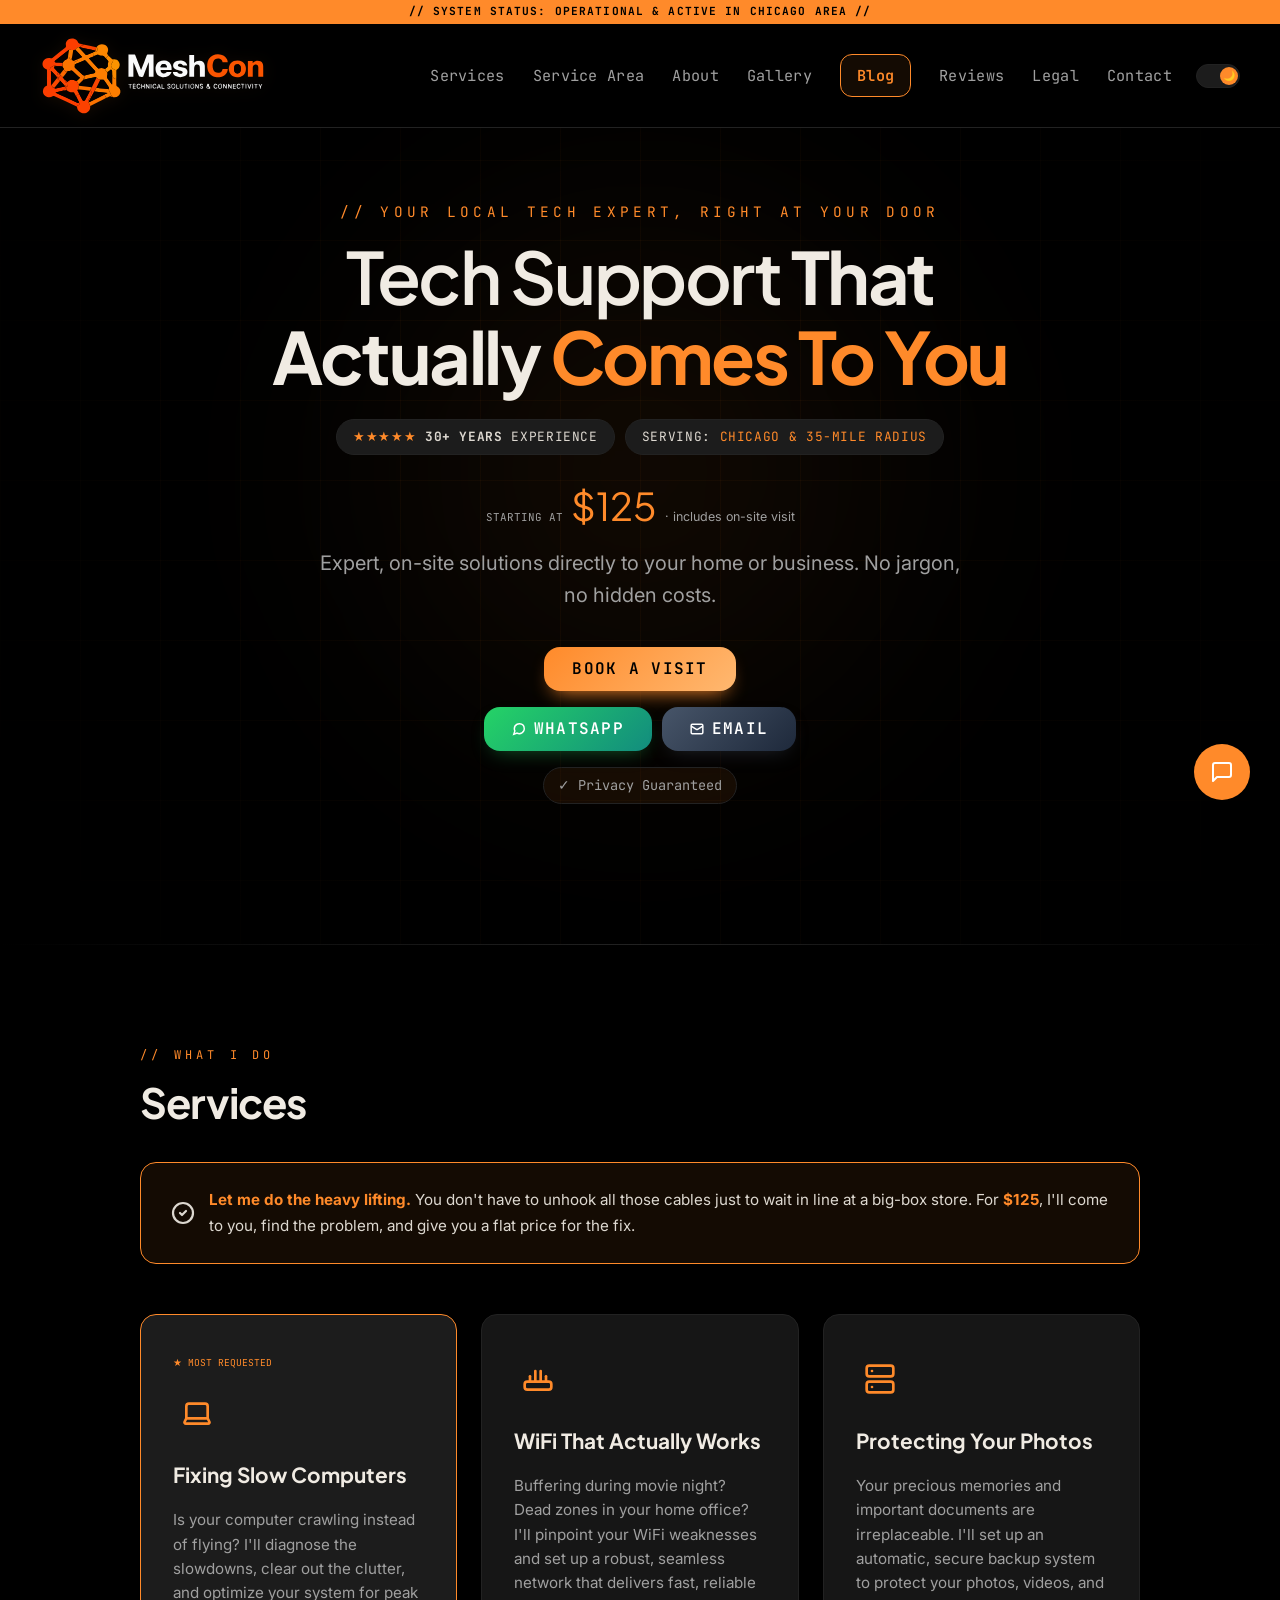
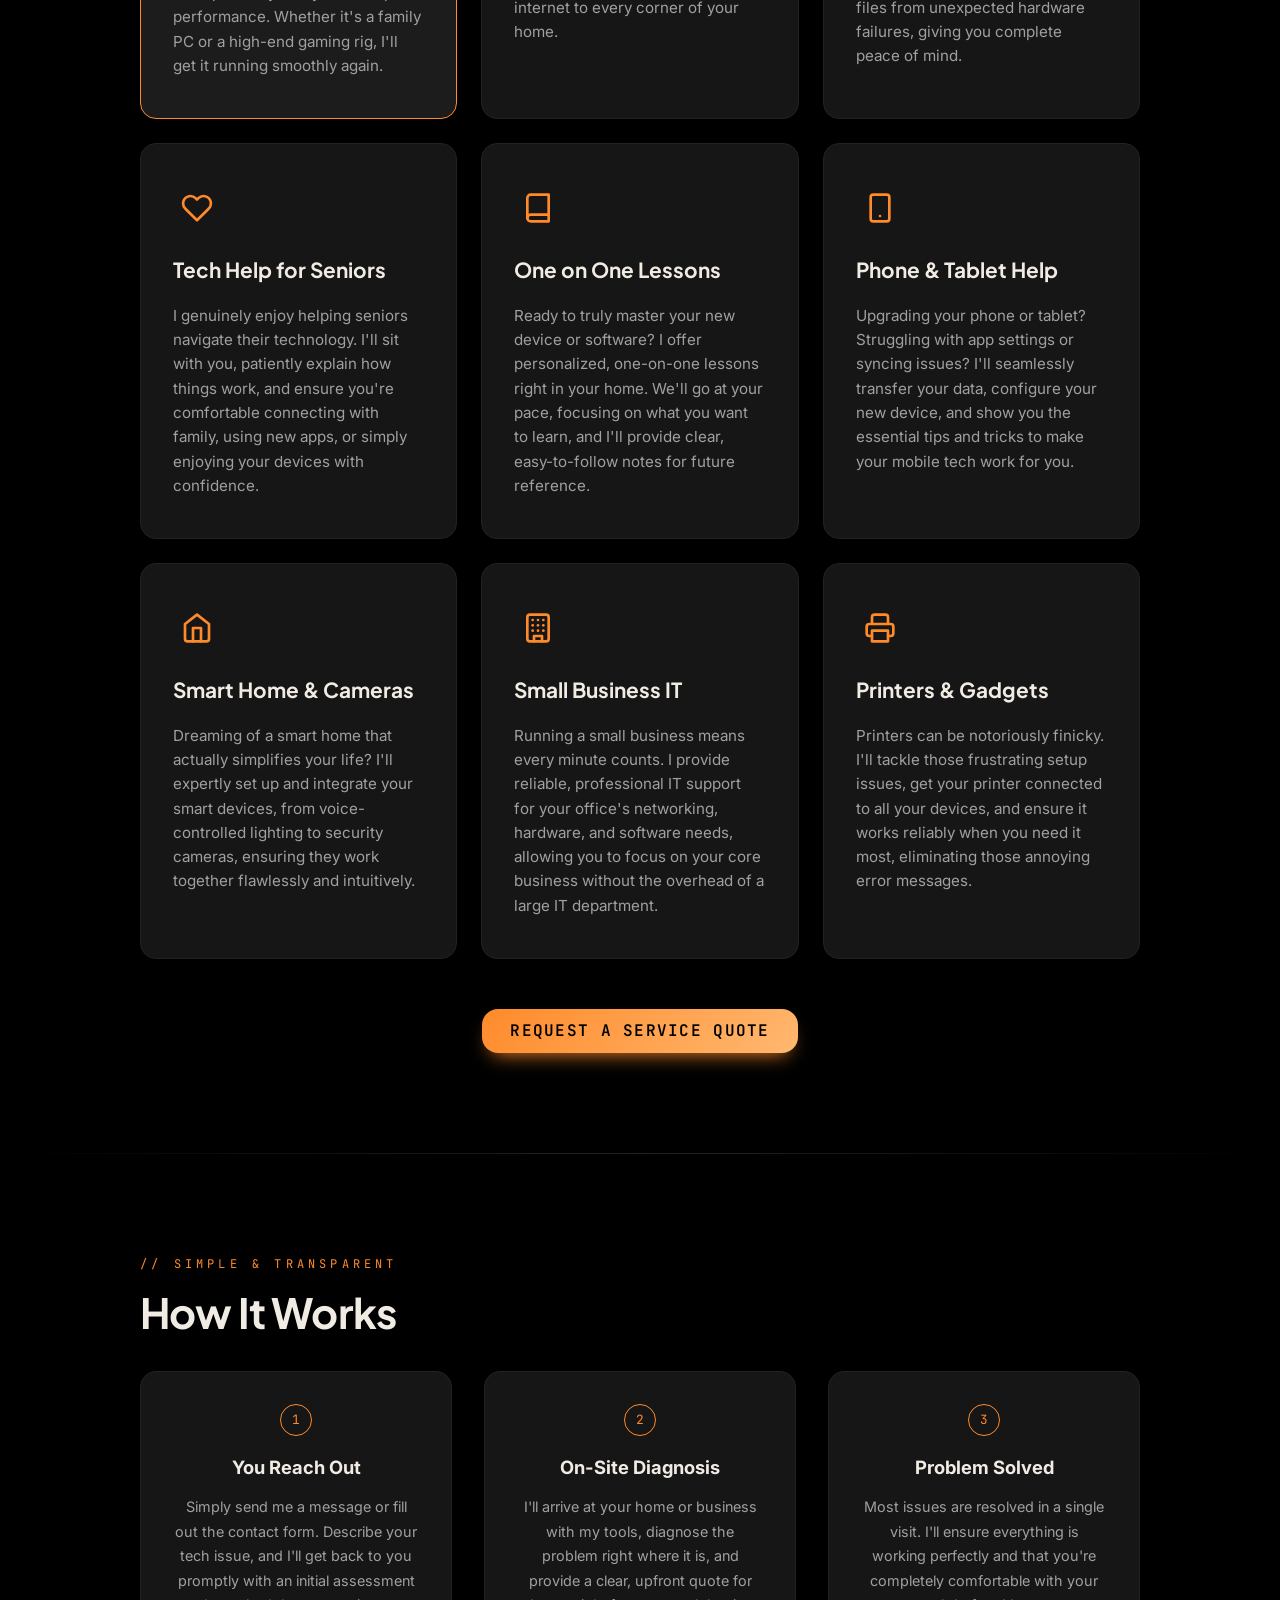
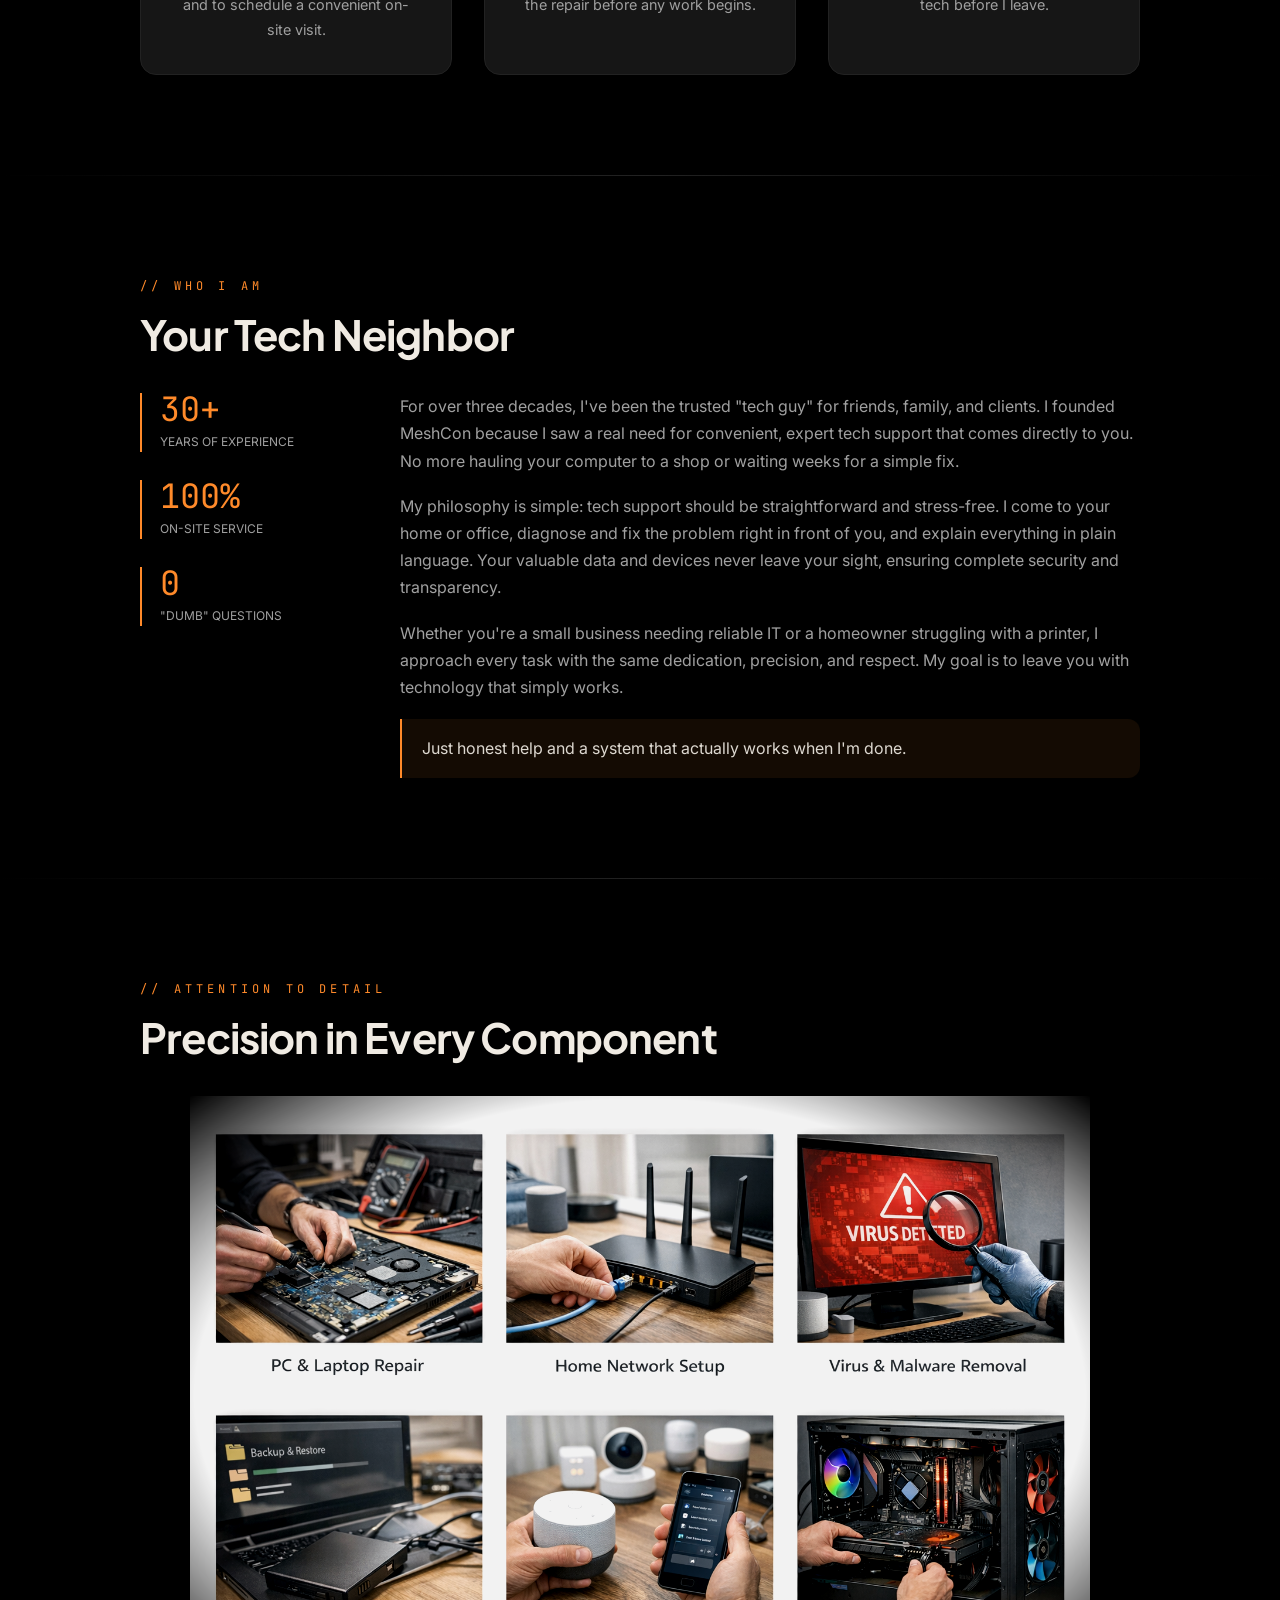
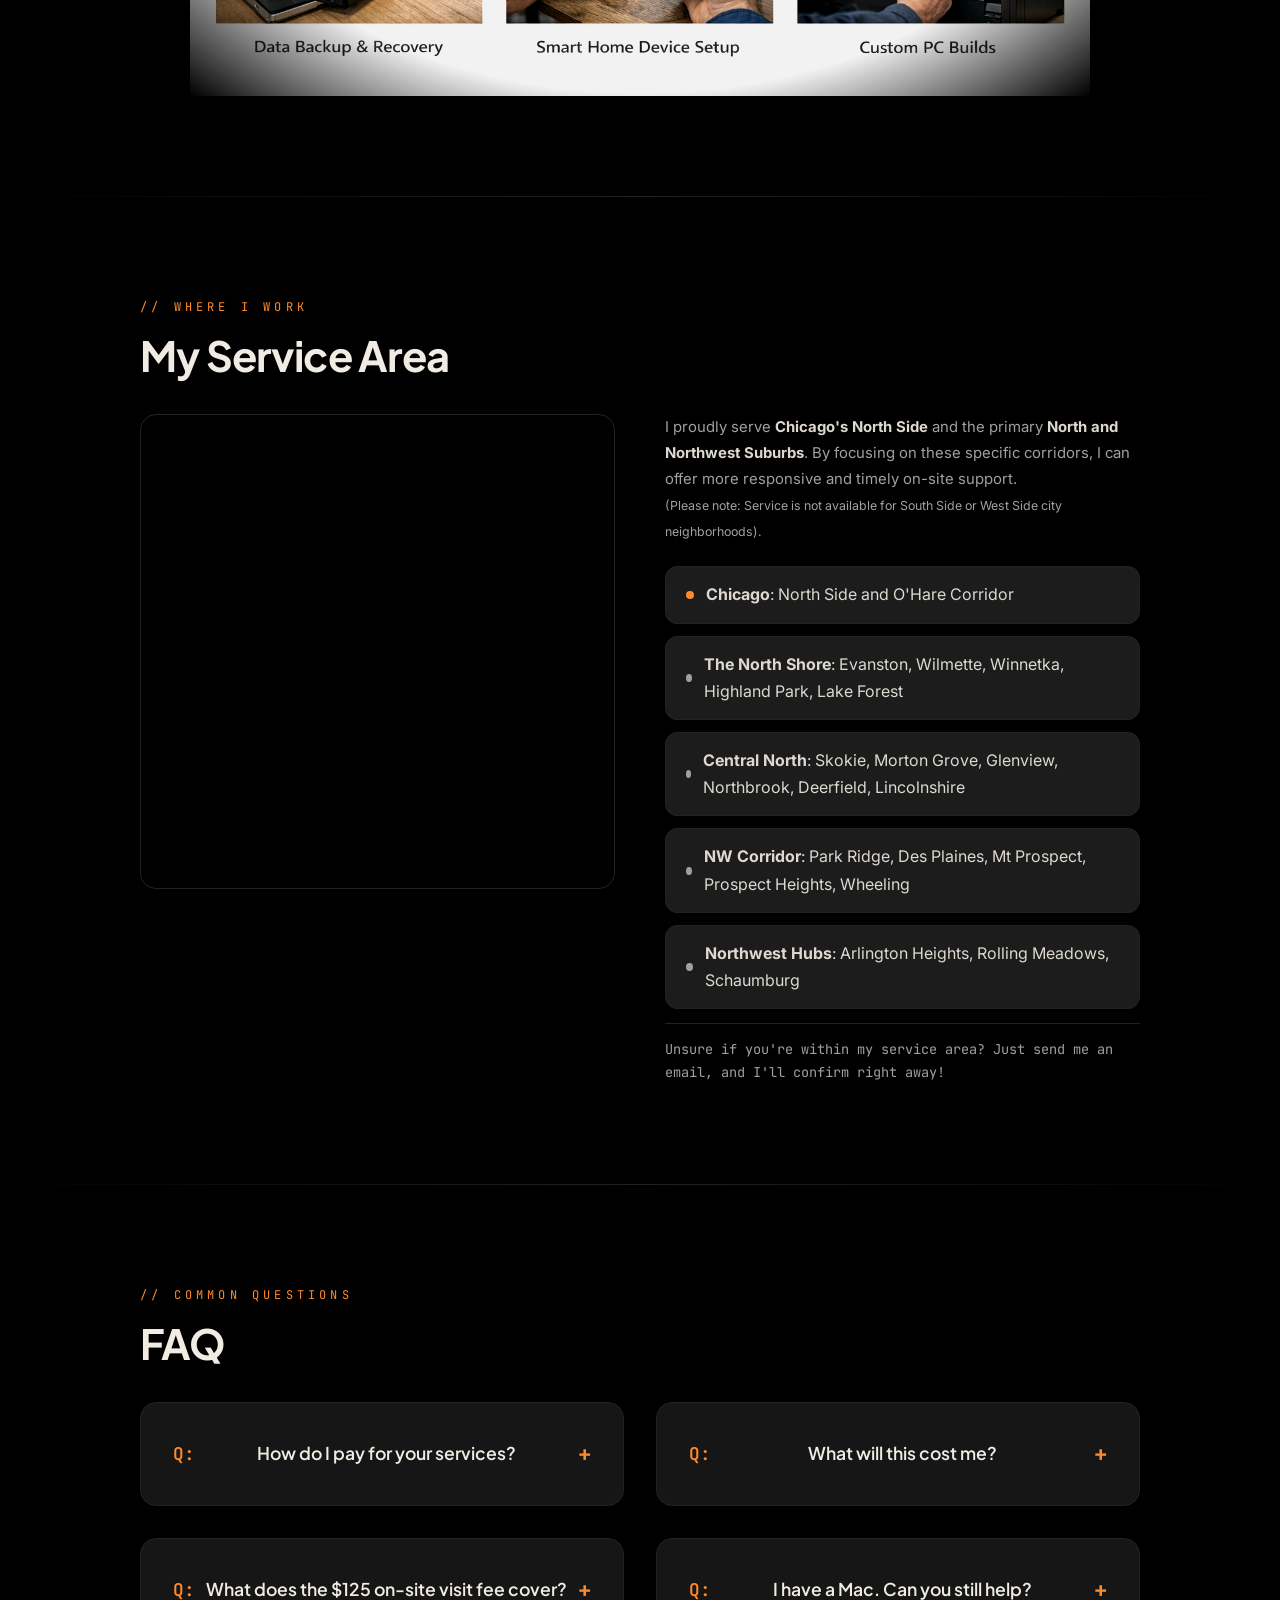
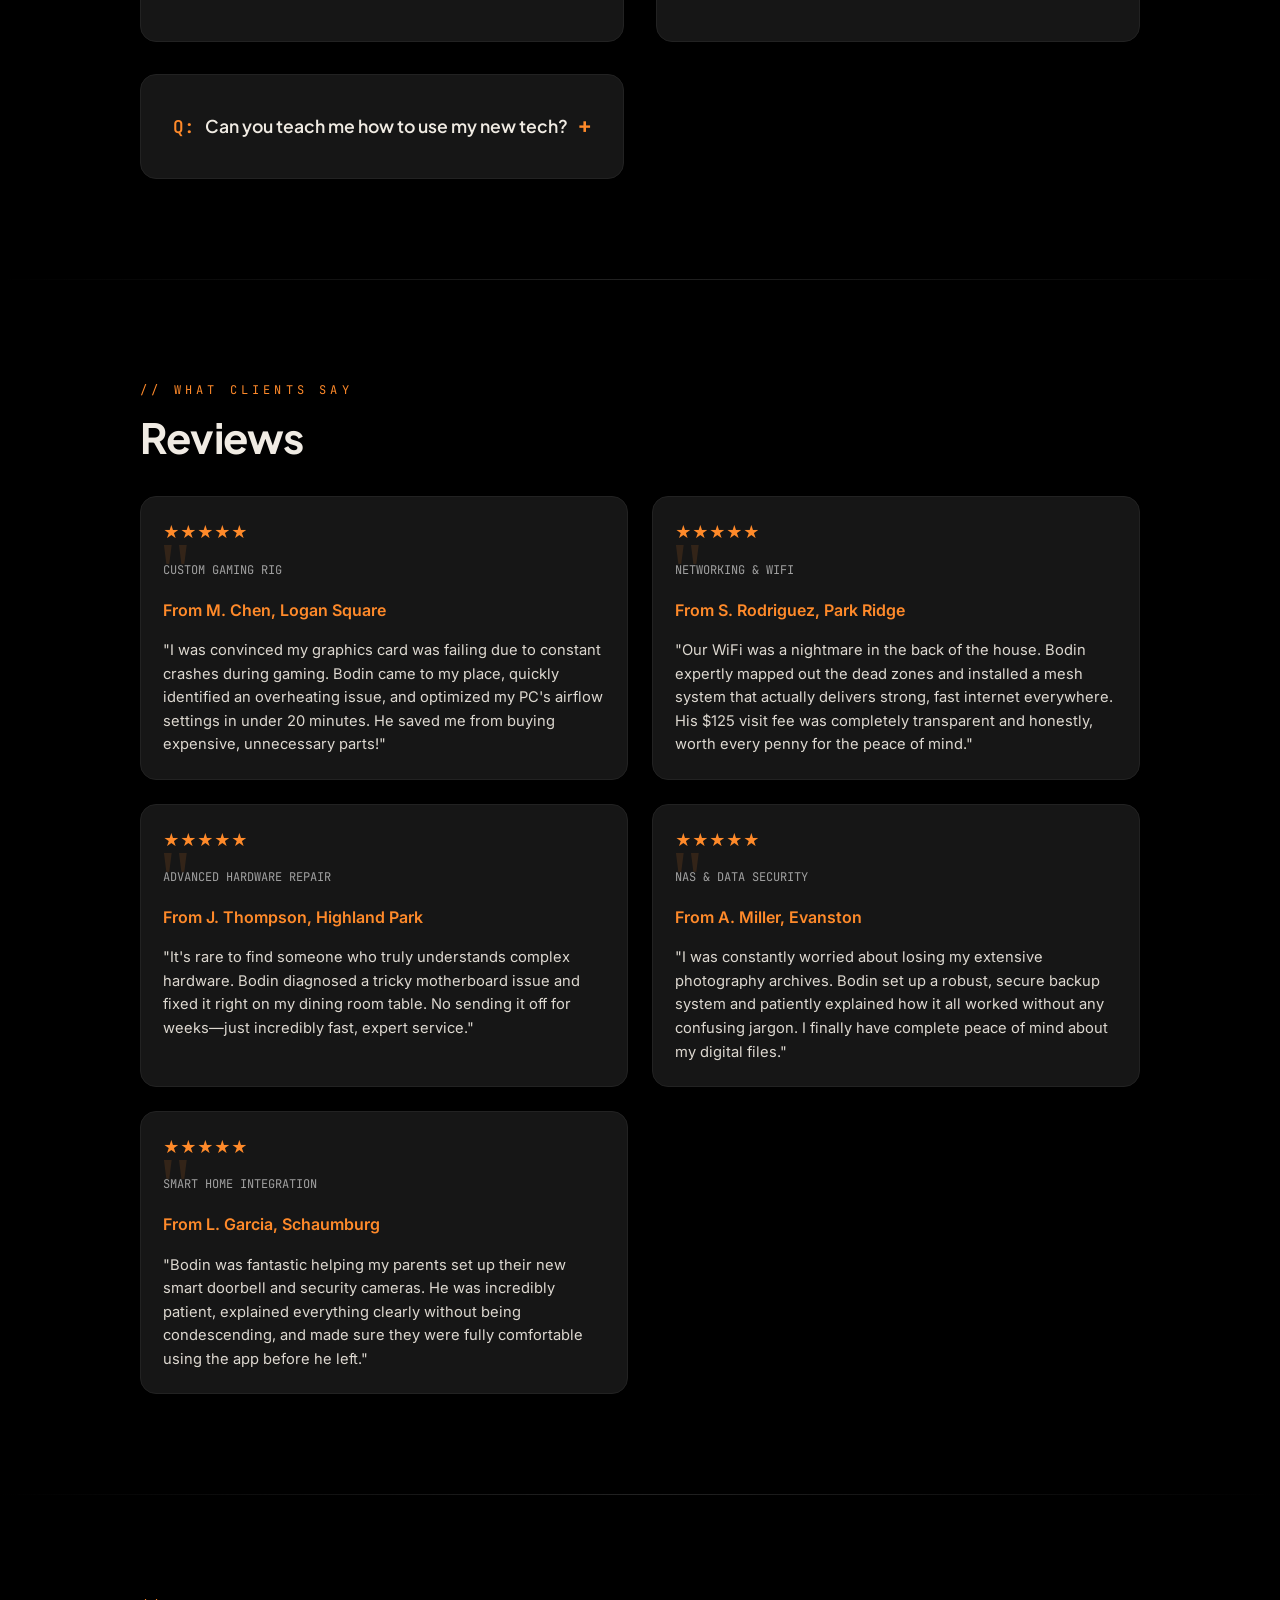
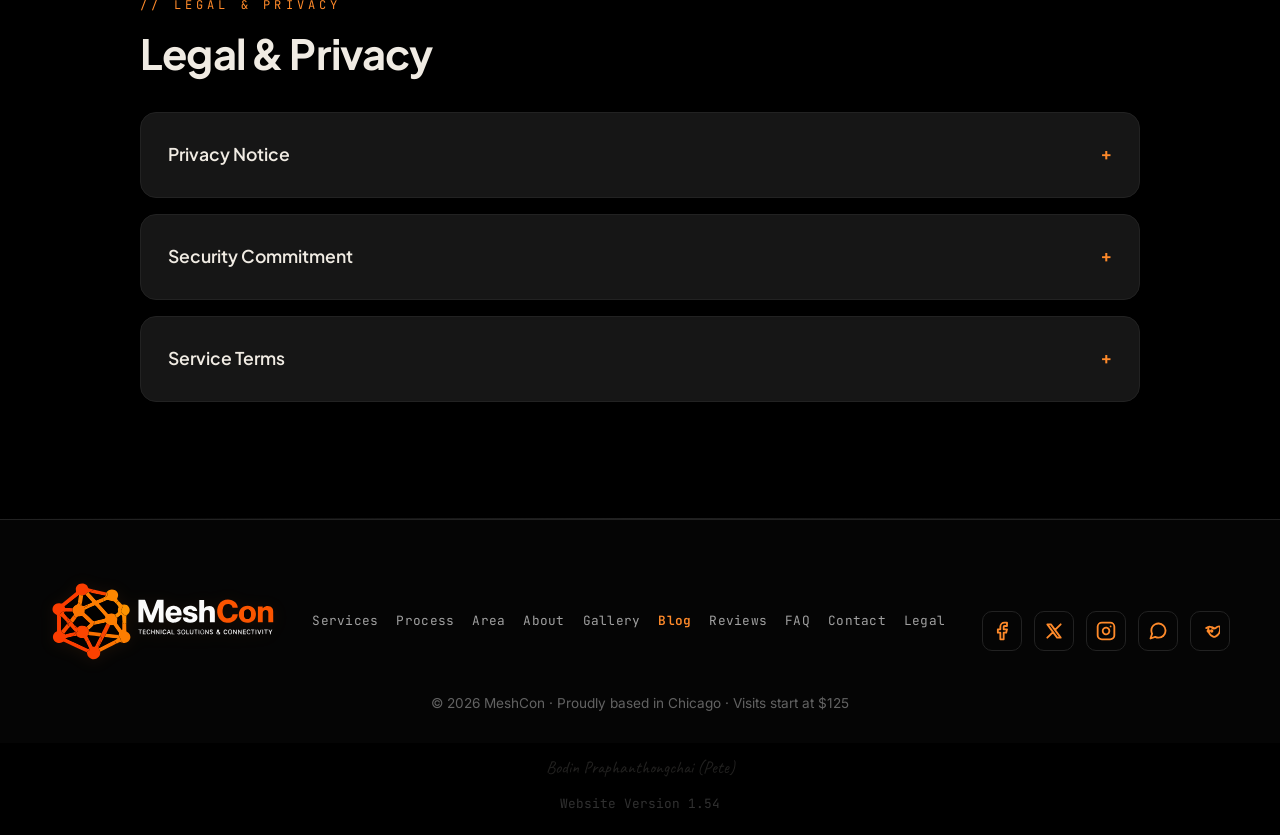
==== commit ab959b1e: "Add files via upload" ====
--- a/index.html
+++ b/index.html
@@ -712,7 +712,7 @@
   <div class="footer-copy">© <span id="year"></span> MeshCon · Proudly based in Chicago · Visits start at $125</div>
 </footer>
 <div class="signature">Bodin Praphanthongchai (Pete)</div>
-<div class="version">Website Version 1.52</div>
+<div class="version">Website Version 1.54</div>
 
 <!-- FLOATING CHAT SUPPORT -->
 <button class="floating-chat-btn" id="chatBtn" aria-label="Open chat support">
--- a/styles.css
+++ b/styles.css
@@ -406,38 +406,84 @@
 
 /* ── BUTTONS ── */
 .btn-primary, .btn-ghost, .btn-whatsapp {
-  padding: 10px 20px; 
+  padding: 14px 28px; 
   font-family: 'JetBrains Mono', monospace; 
-  font-size: 0.95rem; 
+  font-size: 1rem; 
   font-weight: 600;
   line-height: 1;
   text-transform: uppercase; 
-  letter-spacing: 0.05em; 
-  border-radius: 14px;
+  letter-spacing: 0.08em; 
+  border-radius: 16px;
   cursor: pointer; text-decoration: none; transition: all 0.3s ease; display: inline-flex; align-items: center; justify-content: center;
   -webkit-appearance: none; -webkit-user-select: none; user-select: none;
   border: 1px solid transparent;
   gap: 8px;
-}
-.btn-primary { background: var(--accent); color: #fff; border: none; }
-[data-theme="dark"] .btn-primary { color: #000000; font-weight: 600; }
+  position: relative;
+  overflow: hidden;
+}
+
+.btn-primary { 
+  background: linear-gradient(135deg, var(--accent), var(--accent2)); 
+  color: #fff; 
+  border: none;
+  box-shadow: 0 10px 20px -10px var(--accent);
+}
+
+[data-theme="dark"] .btn-primary { color: #000; }
+
+/* Shimmer Animation */
+.btn-primary::after, .btn-ghost::after {
+  content: "";
+  position: absolute;
+  top: -50%;
+  left: -60%;
+  width: 30%;
+  height: 200%;
+  background: rgba(255, 255, 255, 0.25);
+  transform: rotate(30deg);
+  pointer-events: none;
+  animation: shimmer 4s cubic-bezier(0.19, 1, 0.22, 1) infinite;
+}
+
 @media (hover: hover) {
-  .btn-primary:hover { background: var(--accent2); transform: translateY(-2px); }
-  .btn-ghost:hover { border-color: var(--accent); color: var(--accent); }
-}
+  .btn-primary:hover { transform: translateY(-3px); box-shadow: 0 15px 30px -12px var(--accent); }
+  .btn-ghost:hover { transform: translateY(-3px); box-shadow: 0 12px 24px -10px rgba(71, 85, 105, 0.5); filter: brightness(1.1); }
+  .btn-whatsapp:hover { transform: translateY(-3px); box-shadow: 0 12px 24px -10px rgba(37, 211, 102, 0.5); filter: brightness(1.1); }
+}
+
 .btn-primary:active, .btn-ghost:active {
-  transform: translateY(0) scale(0.98);
-  transition: transform 0.1s ease;
-}
-.btn-ghost { background: transparent; color: var(--text); border: 1px solid var(--accent); }
+  transform: translateY(0) scale(0.96);
+}
+
+.btn-ghost { 
+  background: linear-gradient(135deg, #475569 0%, #1e293b 100%);
+  color: #fff; 
+  border: none;
+  box-shadow: 0 8px 20px -8px rgba(71, 85, 105, 0.4);
+}
+
+[data-theme="light"] .btn-ghost { background: linear-gradient(135deg, #64748b 0%, #334155 100%); }
 
 .btn-whatsapp {
-  background: rgba(37, 211, 102, 0.1);
-  color: #25D366;
-  border: 1px solid #25D366;
-  padding: 10px 18px;
-}
-@media (hover: hover) { .btn-whatsapp:hover { background: #25D366; color: white; } }
+  background: linear-gradient(135deg, #25D366 0%, #128C7E 100%);
+  color: #fff;
+  border: none;
+  box-shadow: 0 8px 20px -8px rgba(37, 211, 102, 0.4);
+  animation: whatsapp-pulse 3s infinite;
+}
+
+/* Active "Live" Pulse for WhatsApp */
+@keyframes whatsapp-pulse {
+  0% { box-shadow: 0 0 0 0 rgba(37, 211, 102, 0.5); }
+  70% { box-shadow: 0 0 0 12px rgba(37, 211, 102, 0); }
+  100% { box-shadow: 0 0 0 0 rgba(37, 211, 102, 0); }
+}
+
+@keyframes shimmer {
+  0% { left: -60%; }
+  20% { left: 140%; }
+  100% { left: 140%; }
+}
 
 /* ── SOCIAL LINKS (Fixes missing social icons) ── */
 .social-links { display: flex; gap: 16px; }
@@ -706,7 +752,7 @@
   .mobile-nav { top: 112px; }
   header.scrolled ~ .mobile-nav { top: 110px; } /* Adjusted to match mobile scrolled height + 24px top */
   .section-wrap { padding: 60px 20px; }
-  .about-layout, .area-layout, .contact-layout { grid-template-columns: 1fr; gap: 32px; }
+  .about-layout, .area-layout, .contact-layout { grid-template-columns: 1fr; gap: 40px; }
   .area-map { min-height: 300px; aspect-ratio: 16/9; }
   footer { flex-direction: column; text-align: center; align-items: center; padding: 40px 20px; }
   .footer-logo, .footer-socials { justify-content: center; width: 100%; }
@@ -719,7 +765,7 @@
   .cta-primary, .cta-secondary { width: 100%; }
   .blog-list { gap: 60px; }
   .cta-secondary { flex-direction: row; }
-  .cta-row a { width: 100%; min-height: 48px; border-radius: 14px; font-size: 0.9rem; }
+  .cta-row a { width: 100%; min-height: 56px; border-radius: 18px; font-size: 1rem; }
 }
 
 @media (max-width: 768px) {
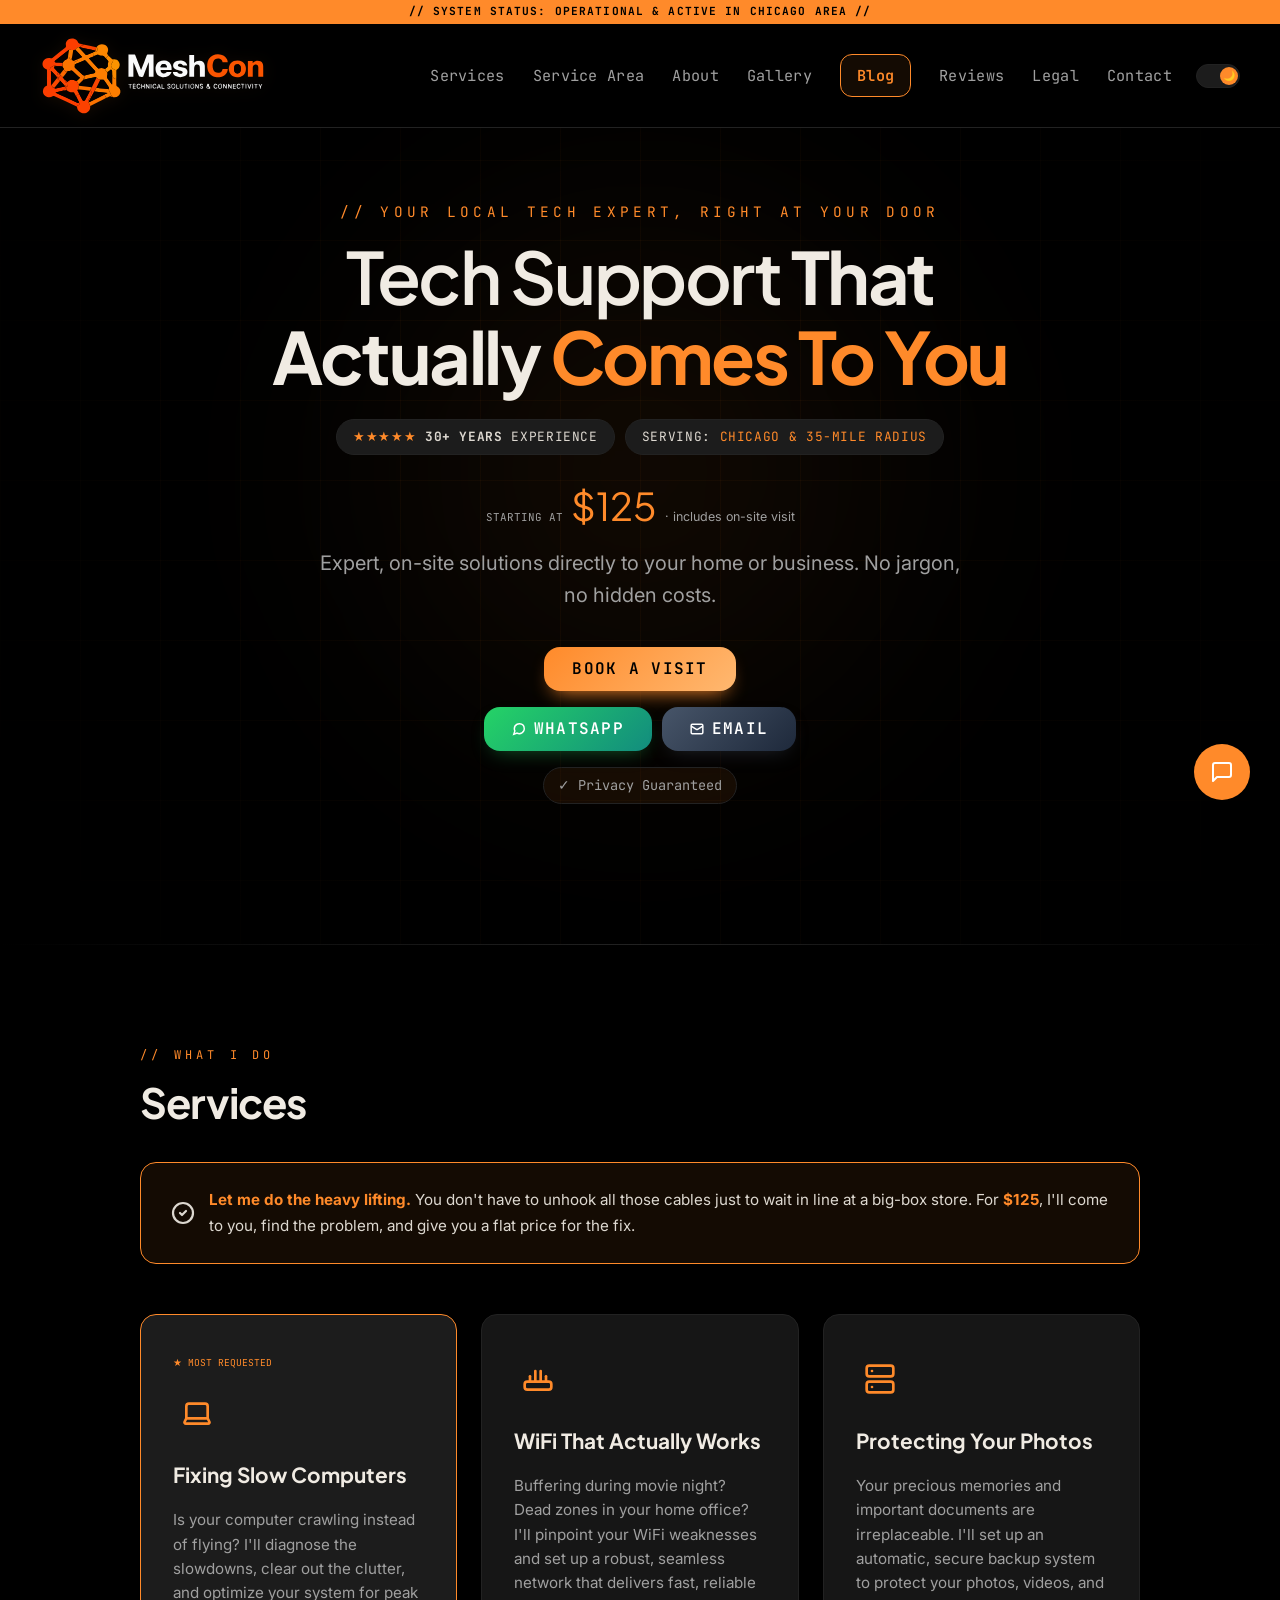
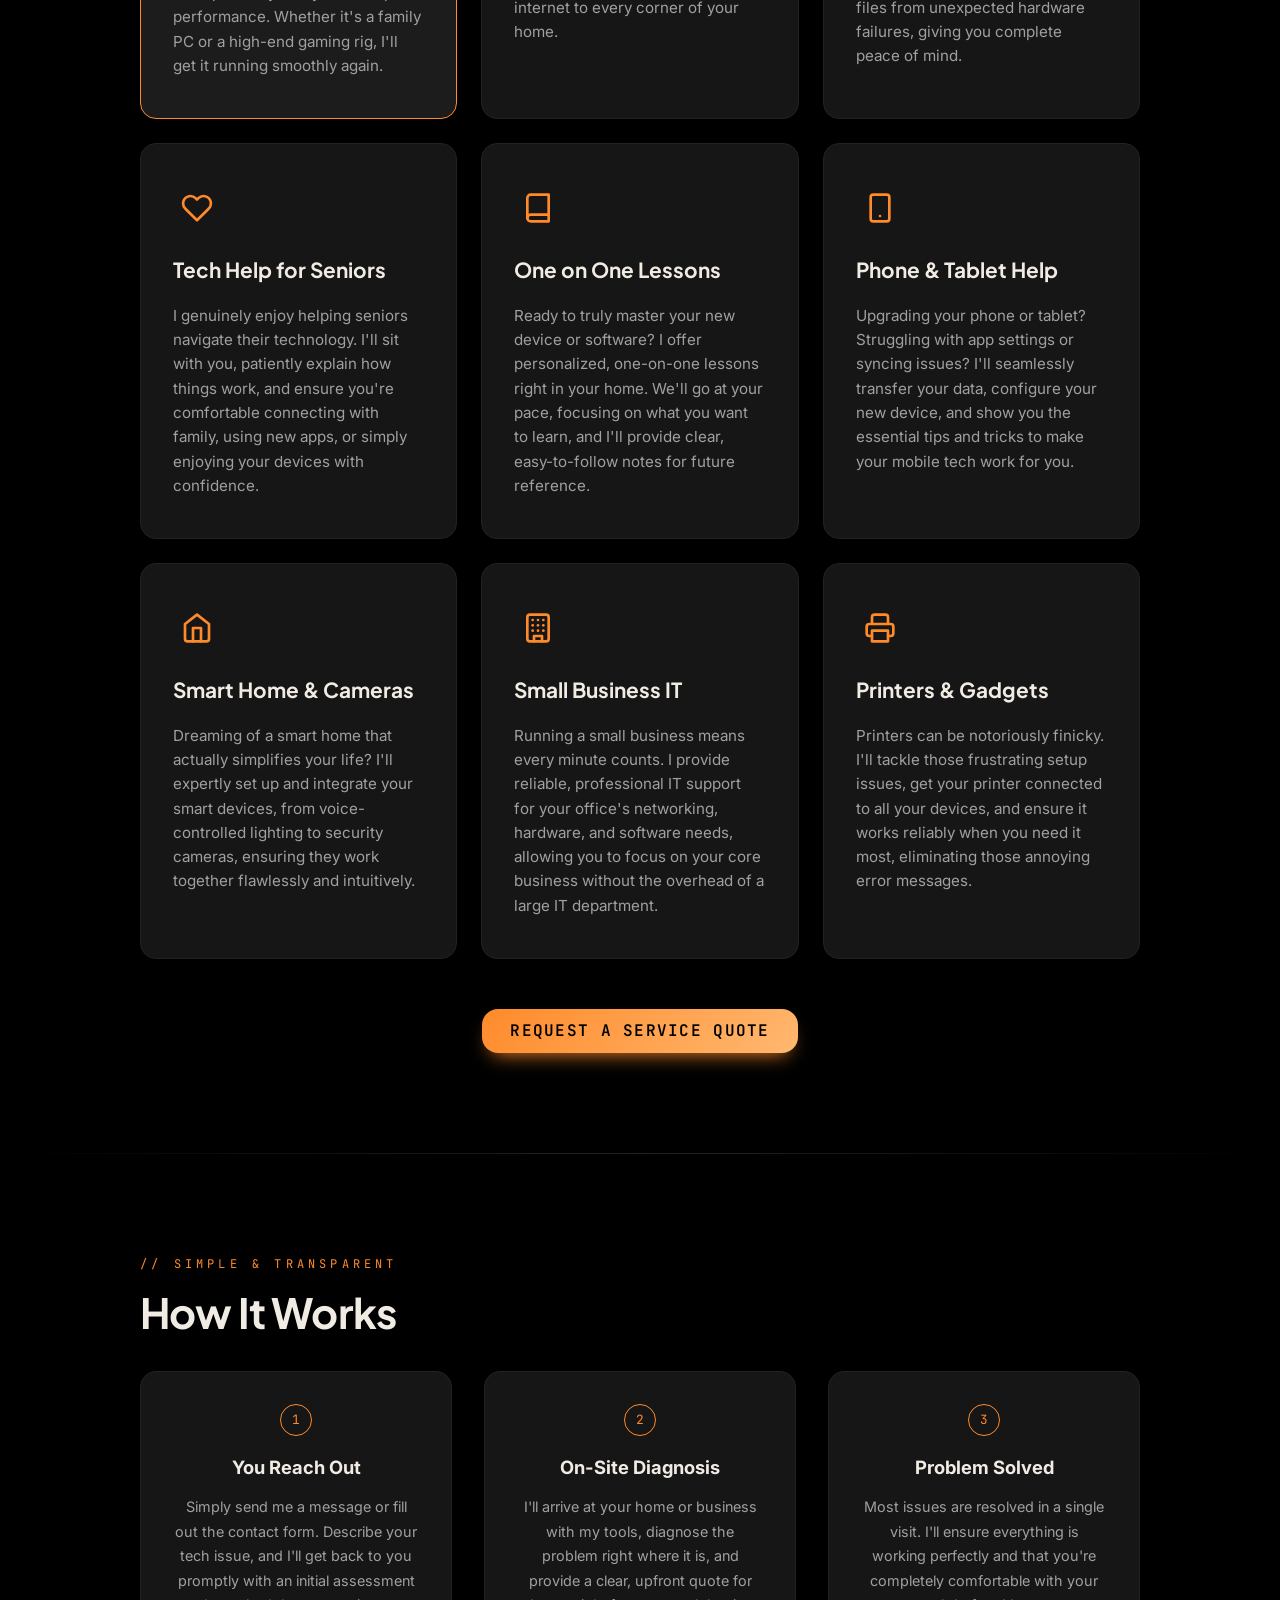
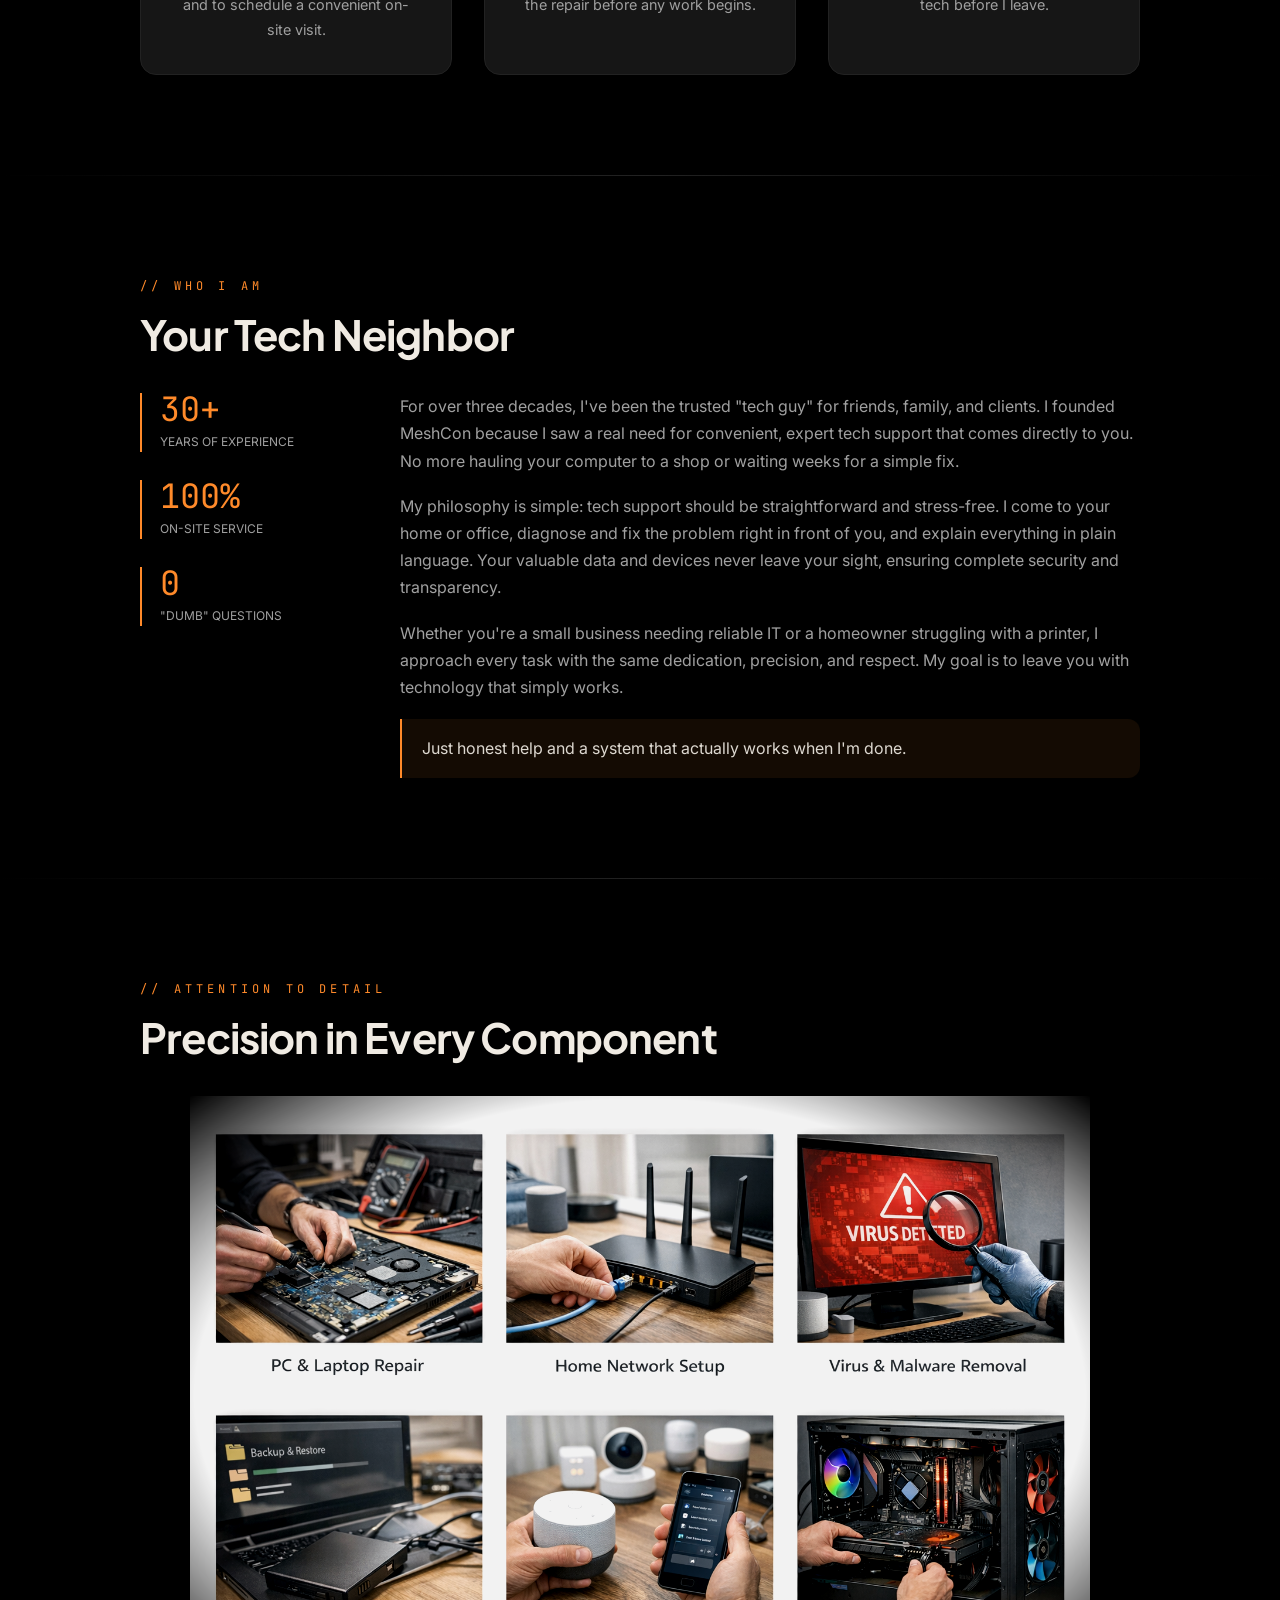
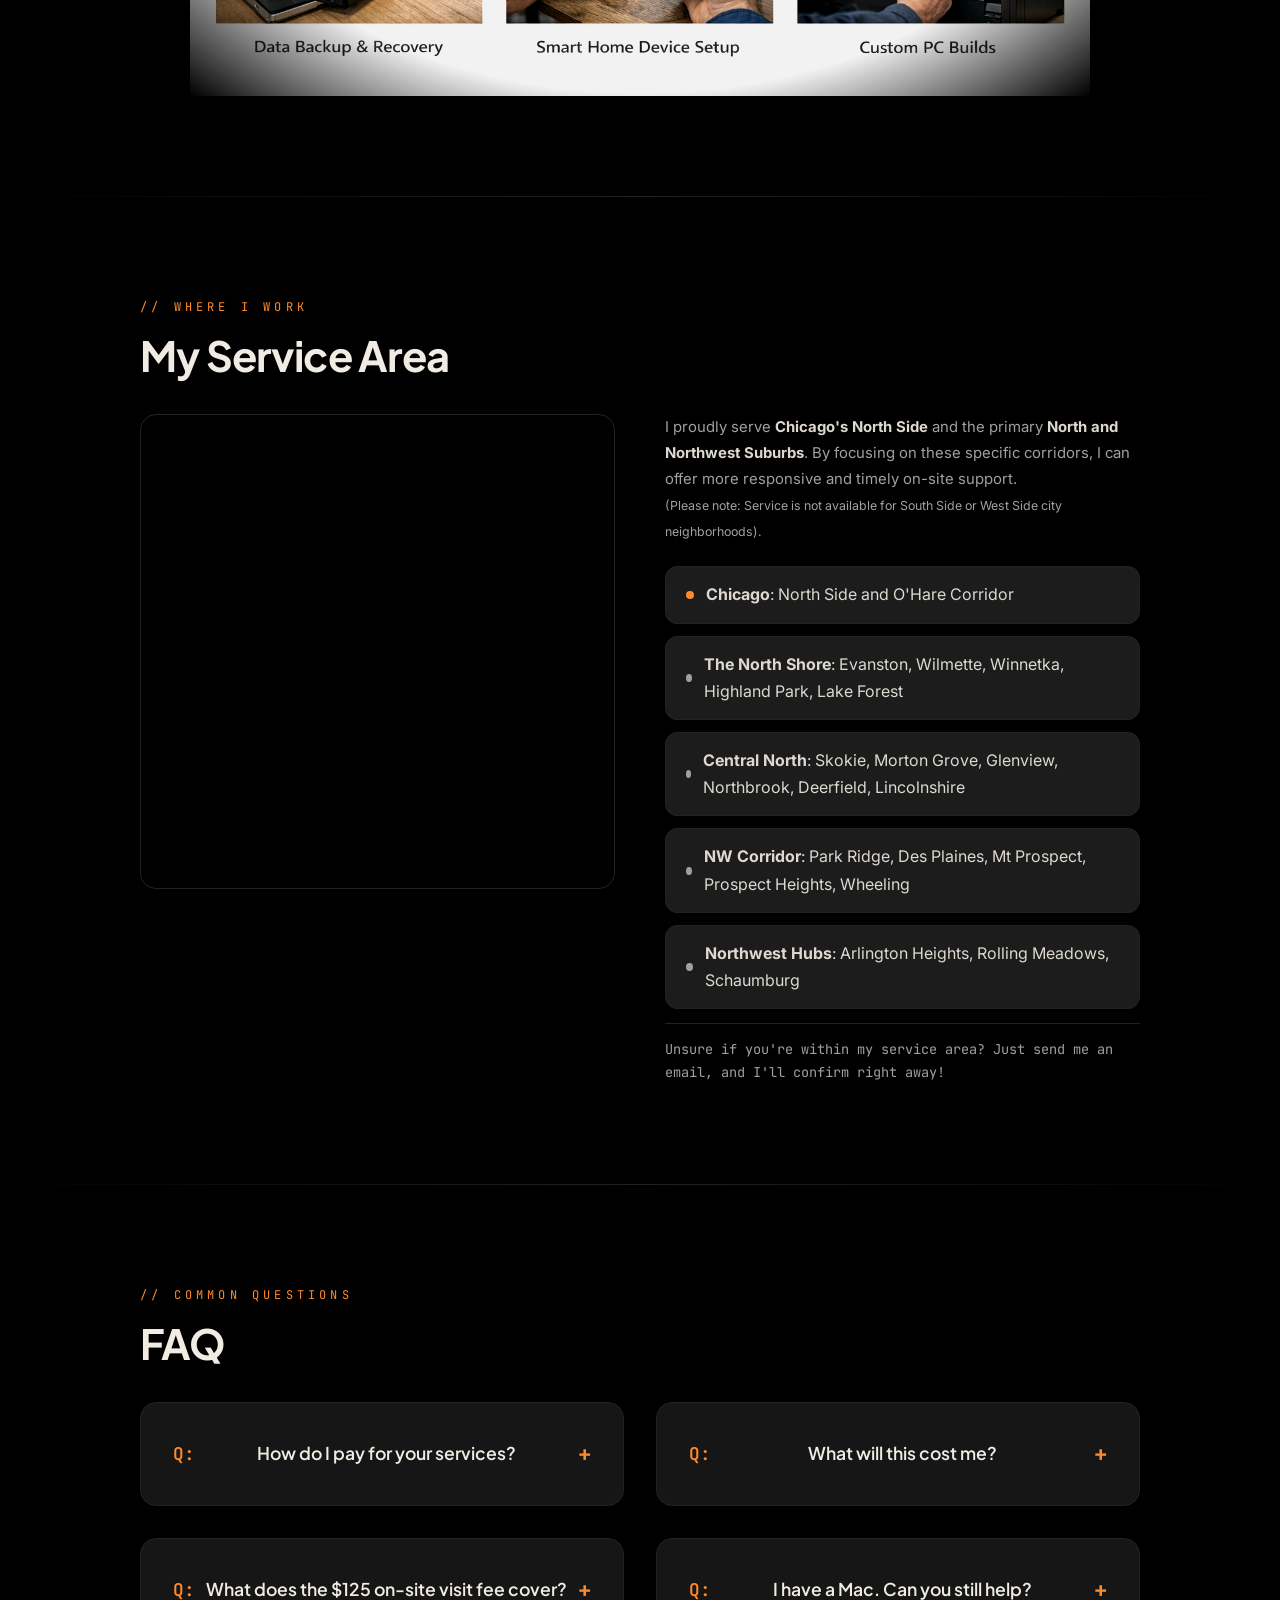
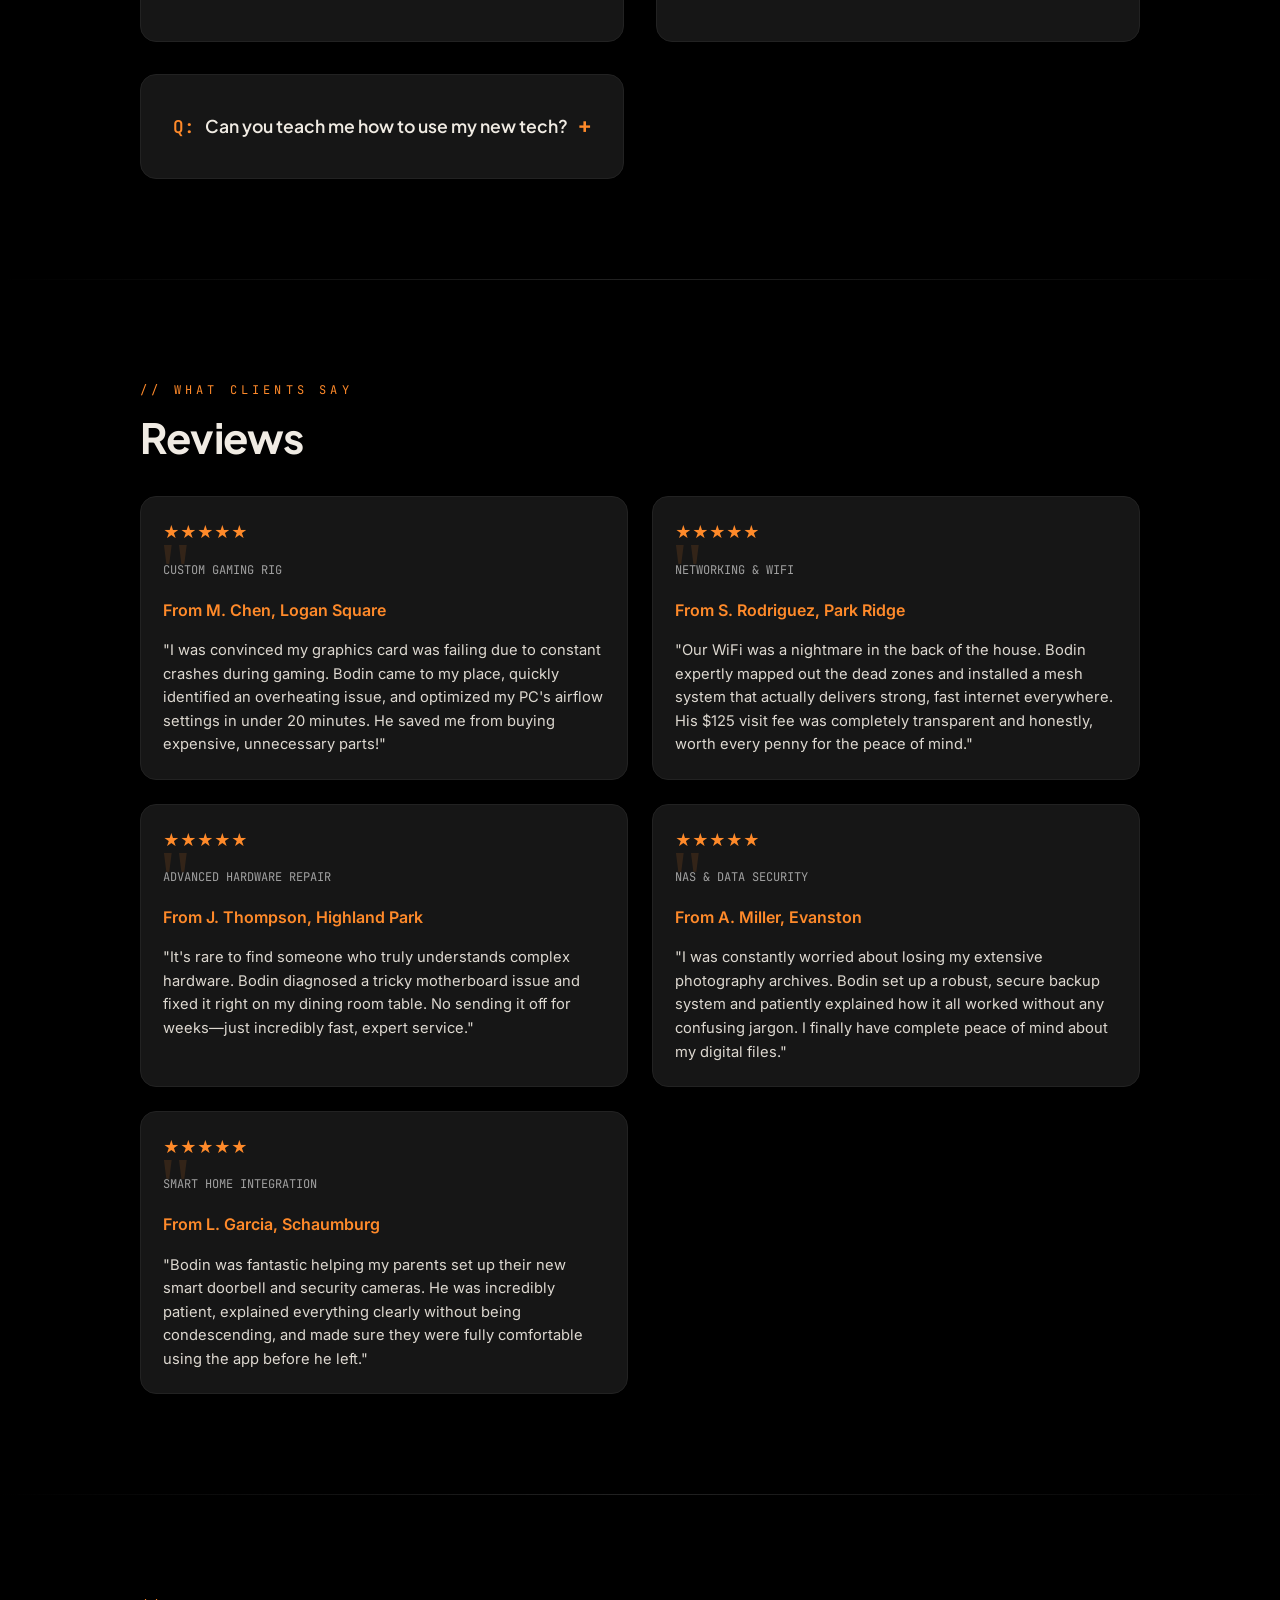
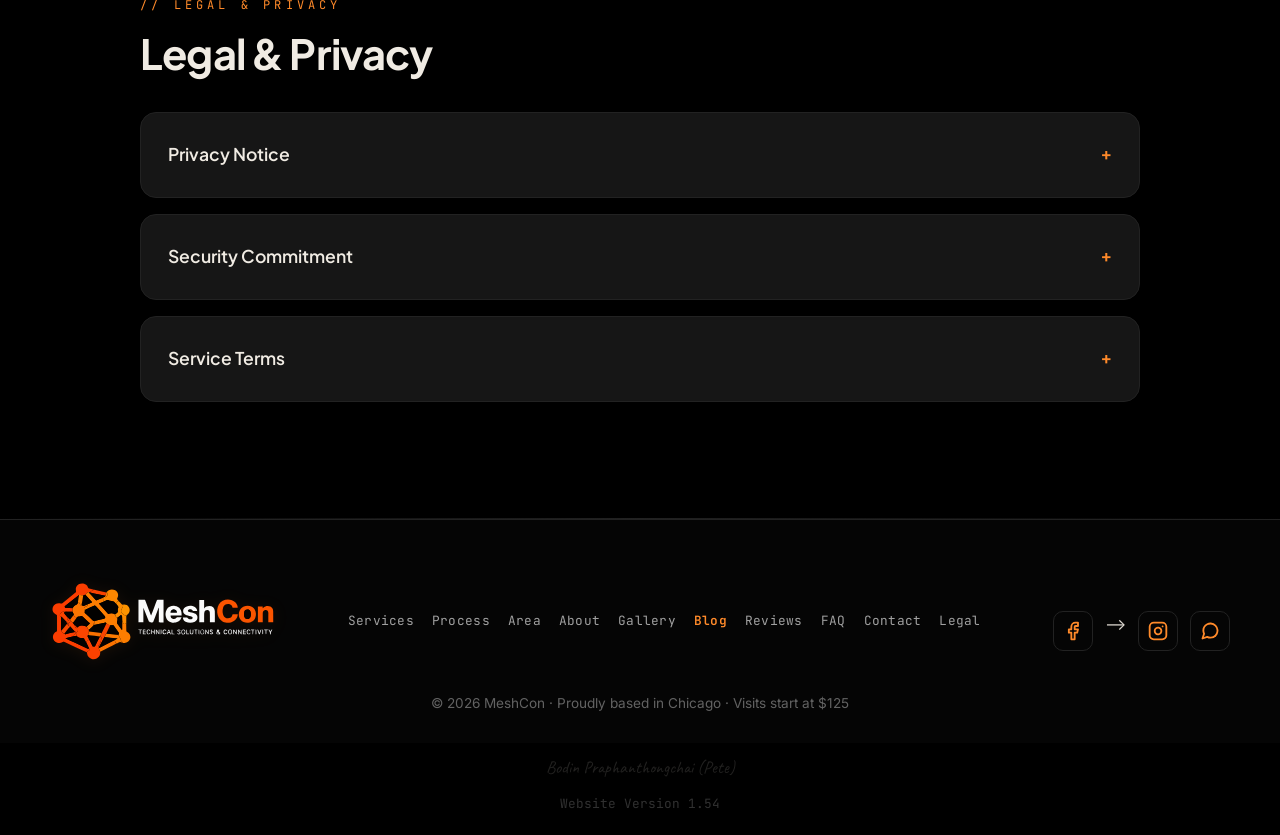
==== commit d2c09734: "Add files via upload" ====
--- a/index.html
+++ b/index.html
@@ -7,7 +7,7 @@
 <!-- <base href="/meshcon/"> -->
 <meta name="google-site-verification" content="google841b49ff20b88fd5">
 <meta name="description" content="MeshCon: Your trusted local tech expert in Chicago. I provide on-site computer repair, WiFi setup, smart home integration, and data recovery directly at your home or business within a 35-mile radius.">
-<meta name="keywords" content="MeshCon, Tech Support Chicago, PC Repair Chicago, On-Site IT Services, NAS Setup, WiFi Optimization, Smart Home Chicago, Data Recovery, Local Tech Expert, Chicago Computer Repair">
+<meta name="keywords" content="MeshCon, Tech Support Chicago, PC Repair Chicago, On-Site IT Services, NAS Setup, WiFi Optimization, WiFi Networking, Smart Home Chicago, Data Recovery, Local Tech Expert, Chicago Computer Repair, Vanilla JS">
 <meta name="robots" content="index, follow">
 <meta property="og:title" content="MeshCon · Expert On-Site Tech Support in Chicago">
 <meta property="og:description" content="Tired of tech headaches? MeshCon brings 30+ years of expert, on-site tech support directly to your door in Chicago and surrounding suburbs. No jargon, just real solutions.">
@@ -38,111 +38,39 @@
 <script type="application/ld+json">
   {
     "@context": "https://schema.org",
-    "@type": "ProfessionalService",
+    "@type": "ComputerRepairService",
     "name": "MeshCon Technical Solutions",
     "url": "https://www.meshcon.tech",
     "telephone": "+1-224-368-9525",
     "email": "info@meshcon.tech",
-    "founder": {
-      "@type": "Person",
-      "name": "Bodin Praphanthongchai (Pete)"
-    },
-    "address": {
-      "@type": "PostalAddress",
-      "addressLocality": "Chicago",
-      "addressRegion": "IL",
-      "addressCountry": "US"
-    },
-    "geo": {
-      "@type": "GeoCoordinates",
-      "latitude": 41.8781,
-      "longitude": -87.6298
-    },
-    "serviceArea": {
-      "@type": "GeoCircle",
-      "geoMidpoint": {
-        "@type": "GeoCoordinates",
-        "latitude": 41.8781,
-        "longitude": -87.6298
-      },
-      "geoRadius": "56327"
-    },
+    "priceRange": "$$",
+    "paymentAccepted": "Cash, Zelle, Venmo",
+    "founder": { "@type": "Person", "name": "Bodin Praphanthongchai (Pete)" },
+    "address": { "@type": "PostalAddress", "addressLocality": "Chicago", "addressRegion": "IL", "addressCountry": "US" },
+    "geo": { "@type": "GeoCoordinates", "latitude": 41.8781, "longitude": -87.6298 },
+    "areaServed": [
+      "Chicago", "Evanston", "Wilmette", "Winnetka", "Highland Park", "Lake Forest", "Skokie", "Morton Grove", "Glenview", "Northbrook", "Deerfield", "Lincolnshire", "Park Ridge", "Des Plaines", "Mount Prospect", "Prospect Heights", "Wheeling", "Arlington Heights", "Rolling Meadows", "Schaumburg"
+    ],
     "openingHoursSpecification": [
-      {
-        "@type": "OpeningHoursSpecification",
-        "dayOfWeek": ["Monday", "Tuesday", "Wednesday", "Thursday", "Friday"],
-        "opens": "09:00",
-        "closes": "19:00"
-      },
-      {
-        "@type": "OpeningHoursSpecification",
-        "dayOfWeek": "Saturday",
-        "opens": "10:00",
-        "closes": "17:00"
-      }
+      { "@type": "OpeningHoursSpecification", "dayOfWeek": ["Monday", "Tuesday", "Wednesday", "Thursday", "Friday"], "opens": "09:00", "closes": "19:00" },
+      { "@type": "OpeningHoursSpecification", "dayOfWeek": "Saturday", "opens": "10:00", "closes": "17:00" }
     ],
-    "priceRange": "$$",
-    "description": "Expert on-site technical support in Chicago and surrounding suburbs. Services include computer repair, WiFi setup, and smart home installation. Emergency support available 24/7.",
+    "description": "Expert on-site technical support in Chicago (North Side and O'Hare Corridor) and suburbs. Diagnostic fee: $125. 24/7 emergency support available. 30-day labor warranty applies.",
     "hasOfferCatalog": {
       "@type": "OfferCatalog",
       "name": "MeshCon Technical Services",
       "itemListElement": [
-        {
-          "@type": "Offer",
-          "itemOffered": {
-            "@type": "Service",
-            "name": "Computer Repair"
-          }
-        },
-        {
-          "@type": "Offer",
-          "itemOffered": {
-            "@type": "Service",
-            "name": "WiFi Setup"
-          }
-        },
-        {
-          "@type": "Offer",
-          "itemOffered": {
-            "@type": "Service",
-            "name": "Smart Home Installation"
-          }
-        },
-        {
-          "@type": "Offer",
-          "itemOffered": {
-            "@type": "Service",
-            "name": "Data Recovery"
-          }
-        },
-        {
-          "@type": "Offer",
-          "itemOffered": {
-            "@type": "Service",
-            "name": "Senior Tech Help"
-          }
-        },
-        {
-          "@type": "Offer",
-          "itemOffered": {
-            "@type": "Service",
-            "name": "Small Business IT"
-          }
-        },
-        {
-          "@type": "Offer",
-          "itemOffered": {
-            "@type": "Service",
-            "name": "Phone & Tablet Setup"
-          }
-        },
-        {
-          "@type": "Offer",
-          "itemOffered": {
-            "@type": "Service",
-            "name": "Printer Support"
-          }
-        }
+        { "@type": "Offer", "itemOffered": { "@type": "Service", "name": "Computer Repair" } },
+        { "@type": "Offer", "itemOffered": { "@type": "Service", "name": "PC & Laptop Optimization" } },
+        { "@type": "Offer", "itemOffered": { "@type": "Service", "name": "WiFi Setup & Mesh Networking" } },
+        { "@type": "Offer", "itemOffered": { "@type": "Service", "name": "NAS & Data Backup" } },
+        { "@type": "Offer", "itemOffered": { "@type": "Service", "name": "Smart Home Installation" } },
+        { "@type": "Offer", "itemOffered": { "@type": "Service", "name": "IP Security Cameras" } },
+        { "@type": "Offer", "itemOffered": { "@type": "Service", "name": "Senior Tech Help" } },
+        { "@type": "Offer", "itemOffered": { "@type": "Service", "name": "One-on-One Tech Lessons" } },
+        { "@type": "Offer", "itemOffered": { "@type": "Service", "name": "Phone & Tablet Setup" } },
+        { "@type": "Offer", "itemOffered": { "@type": "Service", "name": "Printer Support" } },
+        { "@type": "Offer", "itemOffered": { "@type": "Service", "name": "Small Business IT" } }
       ]
     }
   }
@@ -175,6 +103,53 @@
   });
 </script>
 <link rel="stylesheet" href="styles.css">
+<!-- Google tag (gtag.js) -->
+<script async src="https://www.googletagmanager.com/gtag/js?id=G-XXXXXXXXXX"></script>
+<script>
+  window.dataLayer = window.dataLayer || [];
+  function gtag(){dataLayer.push(arguments);}
+  gtag('js', new Date());
+  // Note: debug_mode is enabled for your initial testing
+  gtag('config', 'G-XXXXXXXXXX', { 'debug_mode': true });
+
+  document.addEventListener('DOMContentLoaded', () => {
+    const track = (name, props) => gtag('event', name, props);
+
+    // 1. CTA Button Clicks
+    document.querySelectorAll('a[href="#contact"], .btn-primary').forEach(el => {
+      el.addEventListener('click', () => track('cta_click', { button_label: 'Book a Visit' }));
+    });
+    document.querySelectorAll('a[href="#services"]').forEach(el => {
+      el.addEventListener('click', () => track('cta_click', { button_label: 'View Services' }));
+    });
+
+    // 2. WhatsApp & Phone Clicks
+    document.querySelectorAll('a[href*="wa.link"]').forEach(el => {
+      el.addEventListener('click', () => track('whatsapp_click', { destination: el.href }));
+    });
+    document.querySelectorAll('a[href^="tel:"]').forEach(el => {
+      el.addEventListener('click', () => track('phone_click', { phone_number: el.href }));
+    });
+
+    // 3. Contact Form Submission
+    const form = document.getElementById('mainContactForm');
+    if (form) {
+      form.addEventListener('submit', () => track('form_submission', { form_id: 'main_contact_form' }));
+    }
+
+    // 4. Service Card Views (Intersection Observer)
+    const observer = new IntersectionObserver((entries) => {
+      entries.forEach(entry => {
+        if (entry.isIntersecting) {
+          const serviceTitle = entry.target.querySelector('h3')?.innerText || 'Service Card';
+          track('service_view', { service_name: serviceTitle });
+          observer.unobserve(entry.target); // Track once per session
+        }
+      });
+    }, { threshold: 0.6 });
+    document.querySelectorAll('.service-card').forEach(card => observer.observe(card));
+  });
+</script>
 </head>
 <body>
 <a href="#main-content" class="skip-link">Skip to main content</a>
@@ -260,7 +235,7 @@
           <a href="#contact" class="btn-primary" onclick="openContactModal(event)">Book a Visit</a>
         </div>
         <div class="cta-secondary">
-          <a href="https://wa.me/12243689525" class="btn-whatsapp" target="_blank" rel="noopener noreferrer">
+          <a href="https://wa.link/6hs9t7" class="btn-whatsapp" target="_blank" rel="noopener noreferrer">
             <svg viewBox="0 0 24 24" width="14" height="14" stroke="currentColor" fill="none" stroke-width="2.5"><path d="M21 11.5a8.38 8.38 0 0 1-.9 3.8 8.5 8.5 0 0 1-7.6 4.7 8.38 8.38 0 0 1-3.8-.9L3 21l1.9-5.7a8.38 8.38 0 0 1-.9-3.8 8.5 8.5 0 0 1 4.7-7.6 8.38 8.38 0 0 1 3.8-.9h.5a8.48 8.48 0 0 1 8 8v.5z"></path></svg>
             WhatsApp
           </a>
@@ -631,18 +606,18 @@
             <a href="https://facebook.com/MeshCon" target="_blank" rel="noopener noreferrer" aria-label="Follow us on Facebook">
               <svg viewBox="0 0 24 24" aria-hidden="true" focusable="false"><path d="M18 2h-3a5 5 0 0 0-5 5v3H7v4h3v8h4v-8h3l1-4h-4V7a1 1 0 0 1 1-1h3z"></path></svg>
             </a>
-            <a href="https://x.com/MeshCon" target="_blank" rel="noopener noreferrer" aria-label="Follow us on X (formerly Twitter)">
+            <!-- <a href="https://x.com/MeshCon" target="_blank" rel="noopener noreferrer" aria-label="Follow us on X (formerly Twitter)">
               <svg viewBox="0 0 24 24" aria-hidden="true" focusable="false"><path d="M4 4l11.733 16h4.267l-11.733 -16zM4 20l6.768 -6.768m2.46 -2.46l6.772 -6.772"></path></svg>
-            </a>
+            </a> -->
             <a href="https://instagram.com/MeshCon" target="_blank" rel="noopener noreferrer" aria-label="Follow us on Instagram">
               <svg viewBox="0 0 24 24" aria-hidden="true" focusable="false"><rect x="2" y="2" width="20" height="20" rx="5" ry="5"></rect><path d="M16 11.37A4 4 0 1 1 12.63 8 4 4 0 0 1 16 11.37z"></path><line x1="17.5" y1="6.5" x2="17.51" y2="6.5"></line></svg>
             </a>
             <a href="https://wa.link/6hs9t7" target="_blank" rel="noopener noreferrer" aria-label="Chat with us on WhatsApp">
               <svg viewBox="0 0 24 24" aria-hidden="true" focusable="false"><path d="M21 11.5a8.38 8.38 0 0 1-.9 3.8 8.5 8.5 0 0 1-7.6 4.7 8.38 8.38 0 0 1-3.8-.9L3 21l1.9-5.7a8.38 8.38 0 0 1-.9-3.8 8.5 8.5 0 0 1 4.7-7.6 8.38 8.38 0 0 1 3.8-.9h.5a8.48 8.48 0 0 1 8 8v.5z"></path></svg>
             </a>
-            <a href="https://discord.gg/MeshCon" target="_blank" rel="noopener noreferrer" aria-label="Join our Discord community">
+            <!-- <a href="https://discord.gg/MeshCon" target="_blank" rel="noopener noreferrer" aria-label="Join our Discord community">
               <svg viewBox="0 0 24 24" aria-hidden="true" focusable="false"><path d="M9 12a1 1 0 1 0 2 0 1 1 0 0 0-2 0m4 0a1 1 0 1 0 2 0 1 1 0 0 0-2 0"></path><path d="M7.5 8.5c1.4-1.1 3.2-1.5 4.5-1.5s3.1.4 4.5 1.5c.7.5 1.5.5 2.2 0l.5-.4c1-1 2.3-1.6 3.7-1.6h.1c.6 0 1.1.5 1.1 1.1v2.1c0 3.7-2 7.1-5.3 8.8l-.5.2c-.8.4-1.7.4-2.5 0l-.5-.2C12 17.1 10 13.7 10 10V7.9c0-.6.5-1.1 1.1-1.1h.1c1.4 0 2.7.6 3.7 1.6l.5.4c.7.5 1.5.5 2.2 0"></path></svg>
-            </a>
+            </a> -->
           </div>
         </div>
         <div>
@@ -696,18 +671,18 @@
     <a href="https://facebook.com/MeshCon" target="_blank" rel="noopener noreferrer" aria-label="Follow us on Facebook">
       <svg viewBox="0 0 24 24" aria-hidden="true" focusable="false"><path d="M18 2h-3a5 5 0 0 0-5 5v3H7v4h3v8h4v-8h3l1-4h-4V7a1 1 0 0 1 1-1h3z"></path></svg>
     </a>
-    <a href="https://x.com/MeshCon" target="_blank" rel="noopener noreferrer" aria-label="Follow us on X (formerly Twitter)">
+    <!-- <a href="https://x.com/MeshCon" target="_blank" rel="noopener noreferrer" aria-label="Follow us on X (formerly Twitter)">
       <svg viewBox="0 0 24 24" aria-hidden="true" focusable="false"><path d="M4 4l11.733 16h4.267l-11.733 -16zM4 20l6.768 -6.768m2.46 -2.46l6.772 -6.772"></path></svg> <!-- Note: Path verified for modern X branding -->
-    </a>
+    </a> -->
     <a href="https://instagram.com/MeshCon" target="_blank" rel="noopener noreferrer" aria-label="Follow us on Instagram">
       <svg viewBox="0 0 24 24" aria-hidden="true" focusable="false"><rect x="2" y="2" width="20" height="20" rx="5" ry="5"></rect><path d="M16 11.37A4 4 0 1 1 12.63 8 4 4 0 0 1 16 11.37z"></path><line x1="17.5" y1="6.5" x2="17.51" y2="6.5"></line></svg>
     </a>
     <a href="https://wa.link/6hs9t7" target="_blank" rel="noopener noreferrer" aria-label="Chat with us on WhatsApp">
       <svg viewBox="0 0 24 24" aria-hidden="true" focusable="false"><path d="M21 11.5a8.38 8.38 0 0 1-.9 3.8 8.5 8.5 0 0 1-7.6 4.7 8.38 8.38 0 0 1-3.8-.9L3 21l1.9-5.7a8.38 8.38 0 0 1-.9-3.8 8.5 8.5 0 0 1 4.7-7.6 8.38 8.38 0 0 1 3.8-.9h.5a8.48 8.48 0 0 1 8 8v.5z"></path></svg>
     </a>
-    <a href="https://discord.gg/MeshCon" target="_blank" rel="noopener noreferrer" aria-label="Join our Discord community">
+    <!-- <a href="https://discord.gg/MeshCon" target="_blank" rel="noopener noreferrer" aria-label="Join our Discord community">
       <svg viewBox="0 0 24 24" aria-hidden="true" focusable="false"><path d="M9 12a1 1 0 1 0 2 0 1 1 0 0 0-2 0m4 0a1 1 0 1 0 2 0 1 1 0 0 0-2 0"></path><path d="M7.5 8.5c1.4-1.1 3.2-1.5 4.5-1.5s3.1.4 4.5 1.5c.7.5 1.5.5 2.2 0l.5-.4c1-1 2.3-1.6 3.7-1.6h.1c.6 0 1.1.5 1.1 1.1v2.1c0 3.7-2 7.1-5.3 8.8l-.5.2c-.8.4-1.7.4-2.5 0l-.5-.2C12 17.1 10 13.7 10 10V7.9c0-.6.5-1.1 1.1-1.1h.1c1.4 0 2.7.6 3.7 1.6l.5.4c.7.5 1.5.5 2.2 0"></path></svg>
-    </a>
+    </a> -->
   </div>
   <div class="footer-copy">© <span id="year"></span> MeshCon · Proudly based in Chicago · Visits start at $125</div>
 </footer>
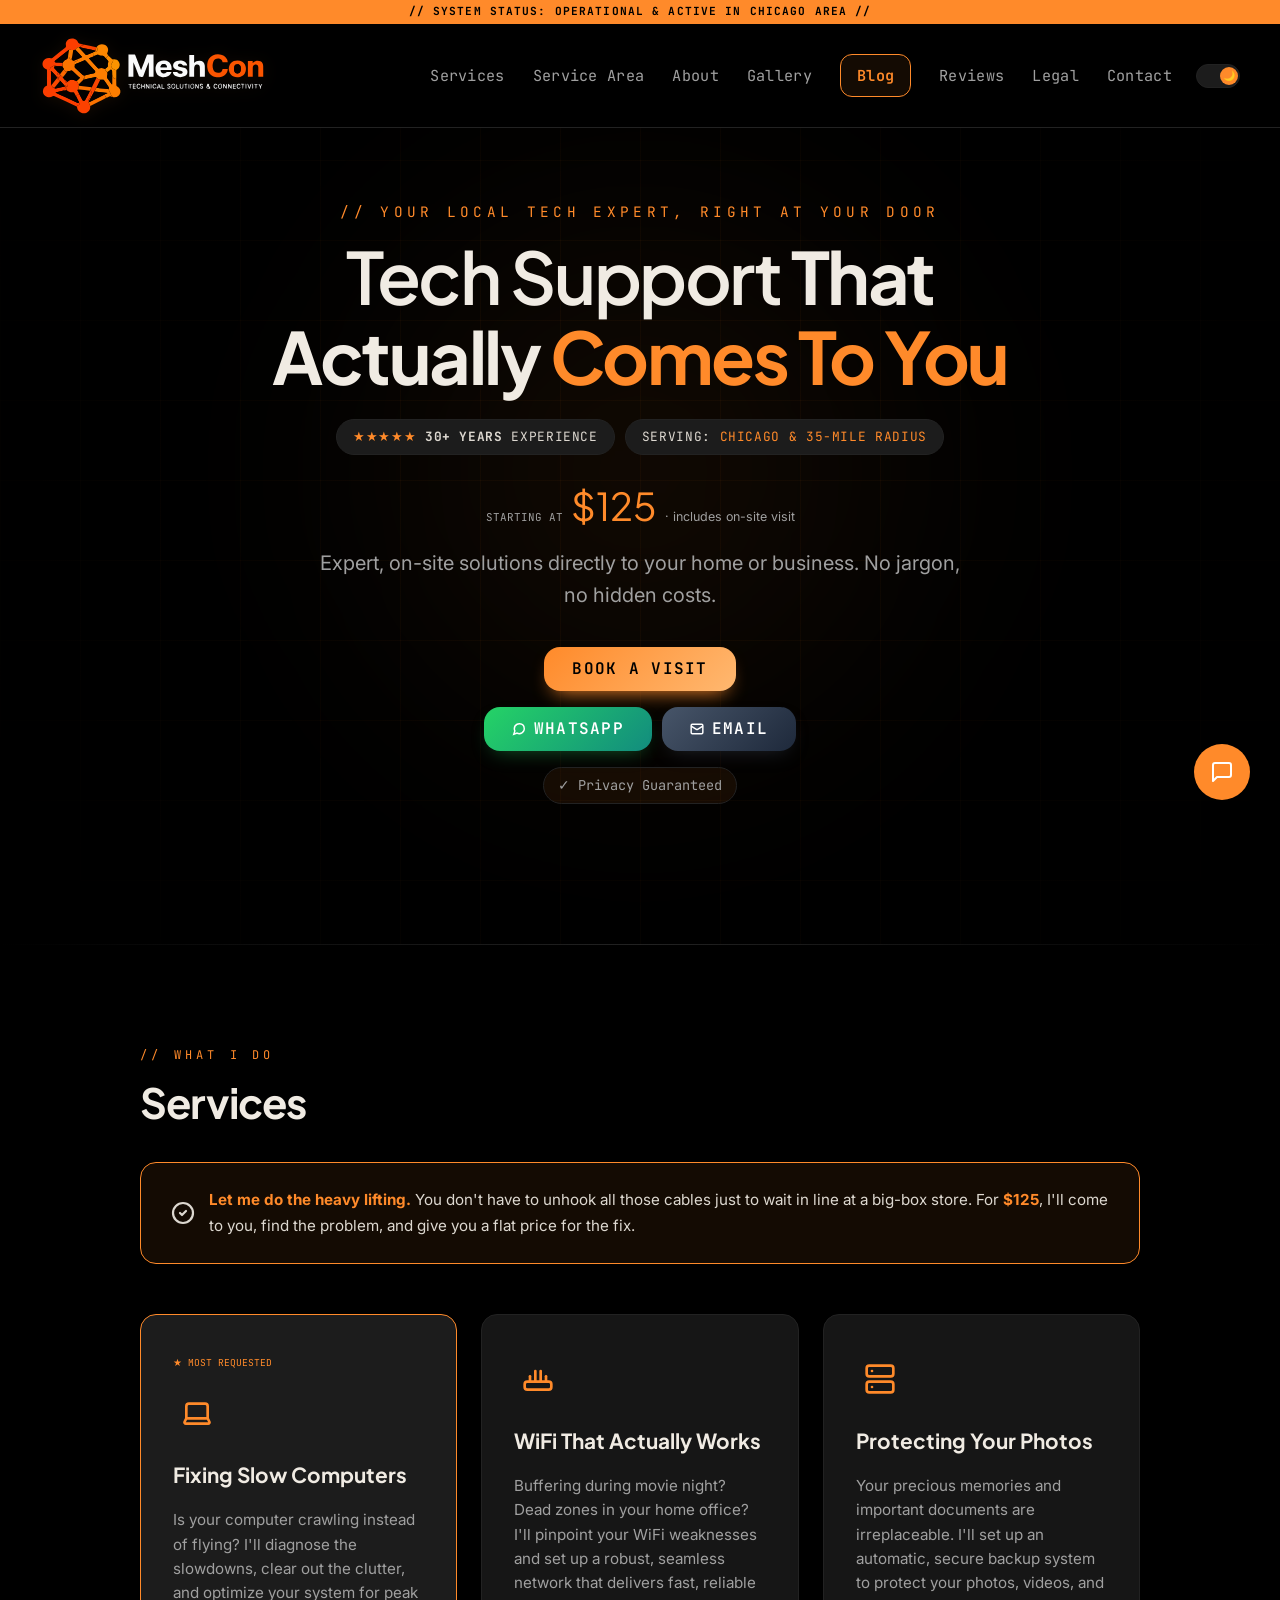
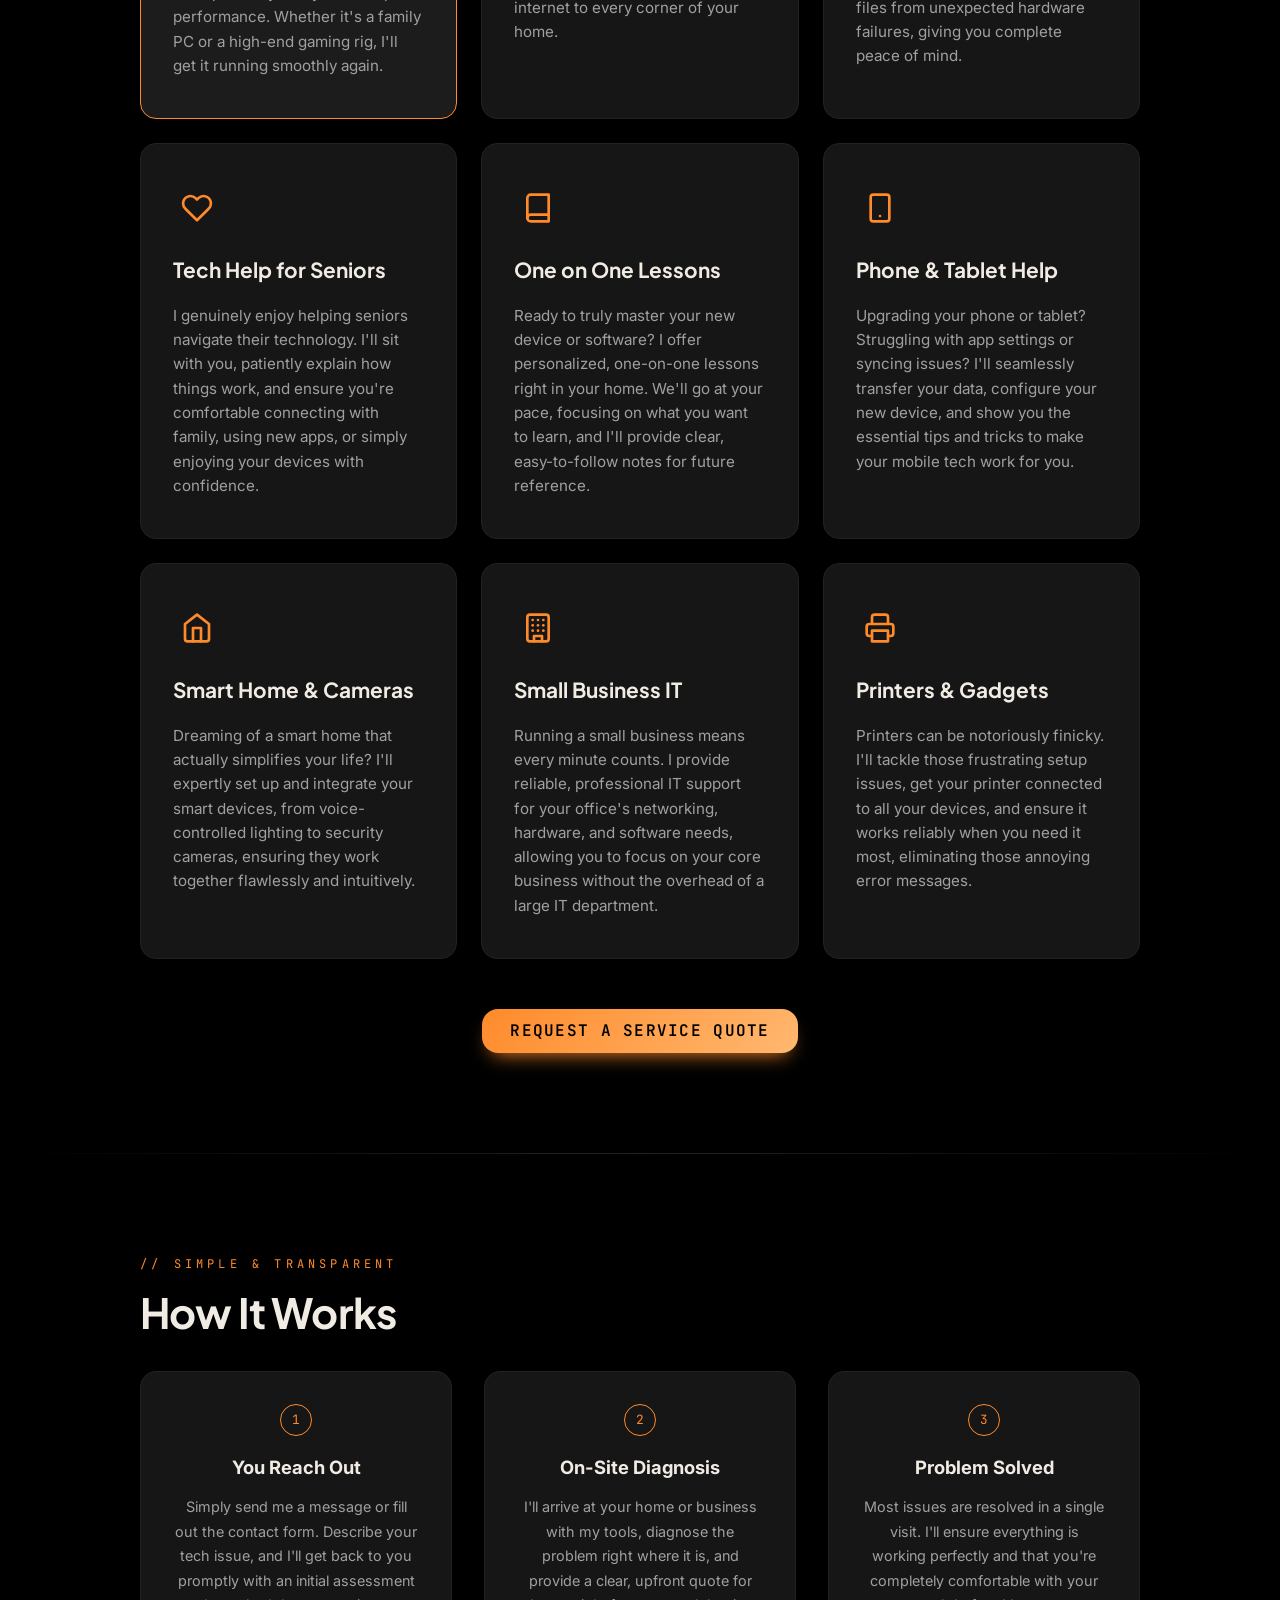
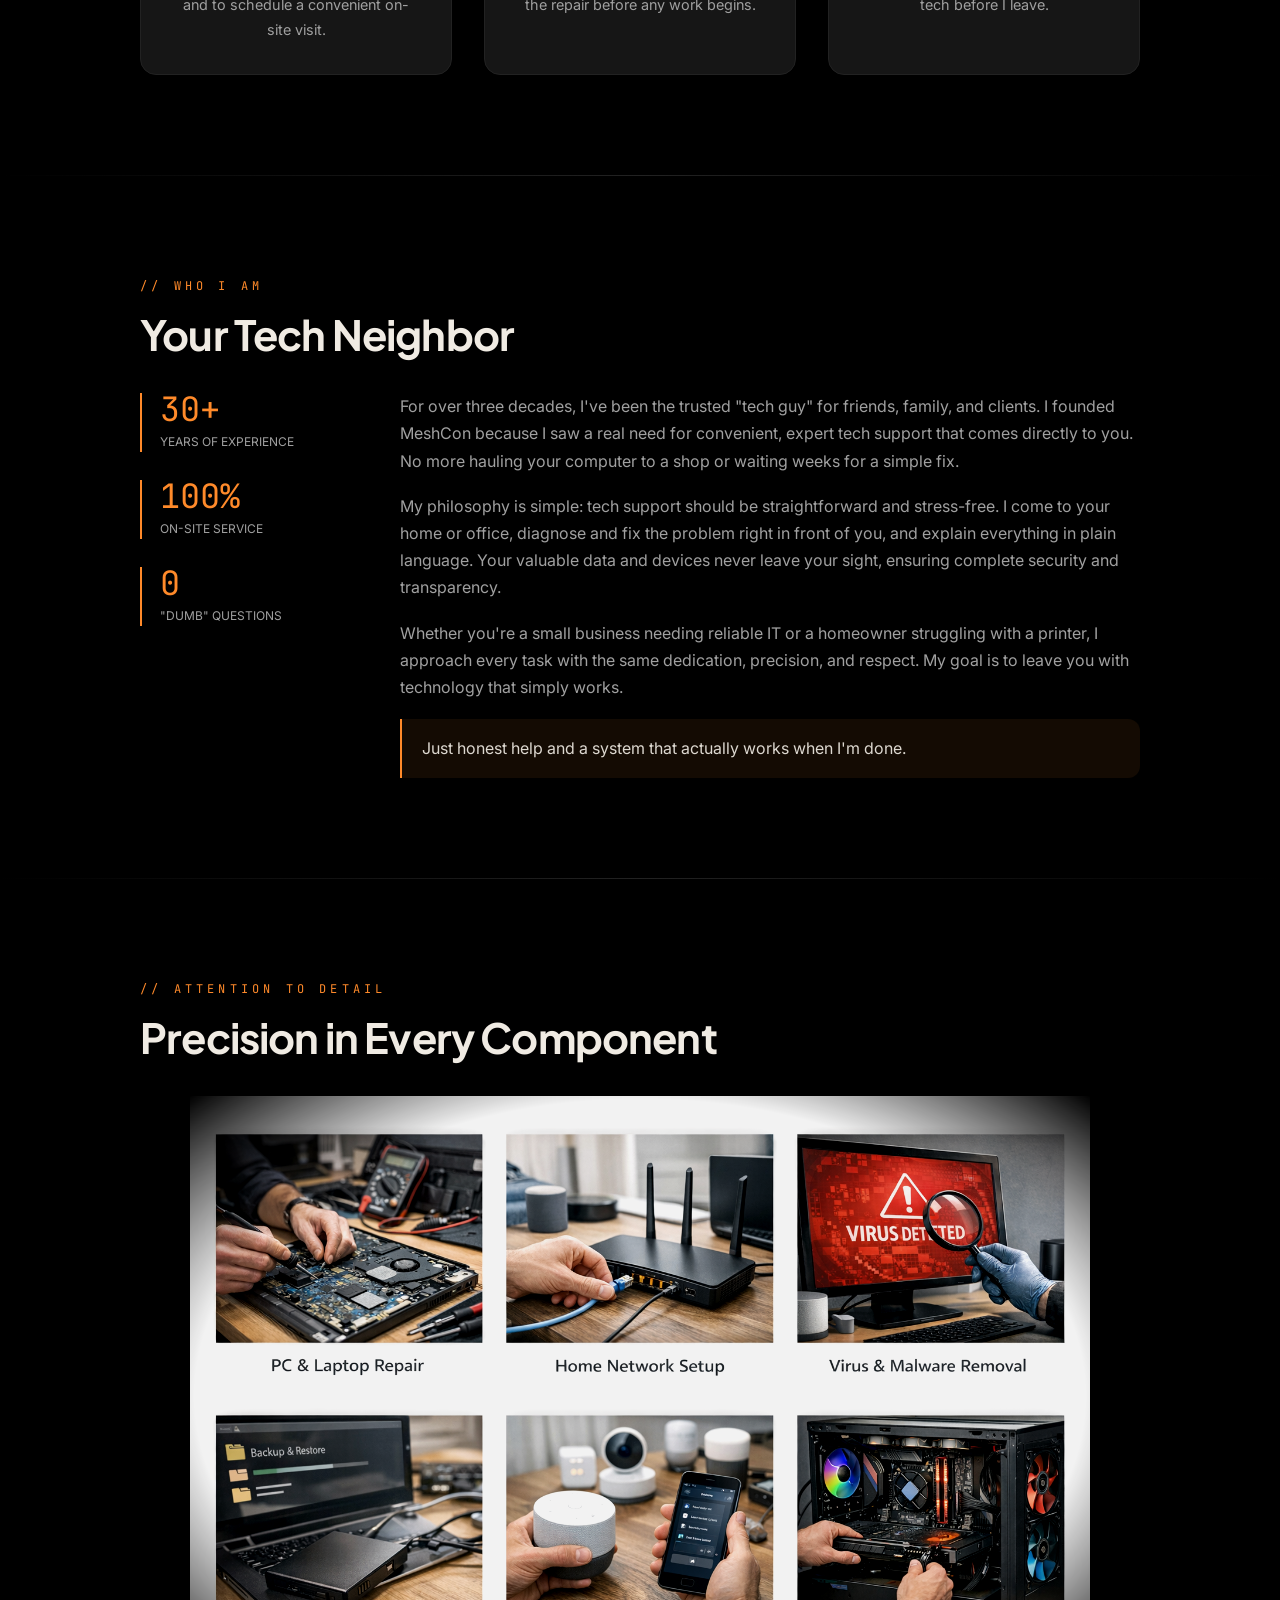
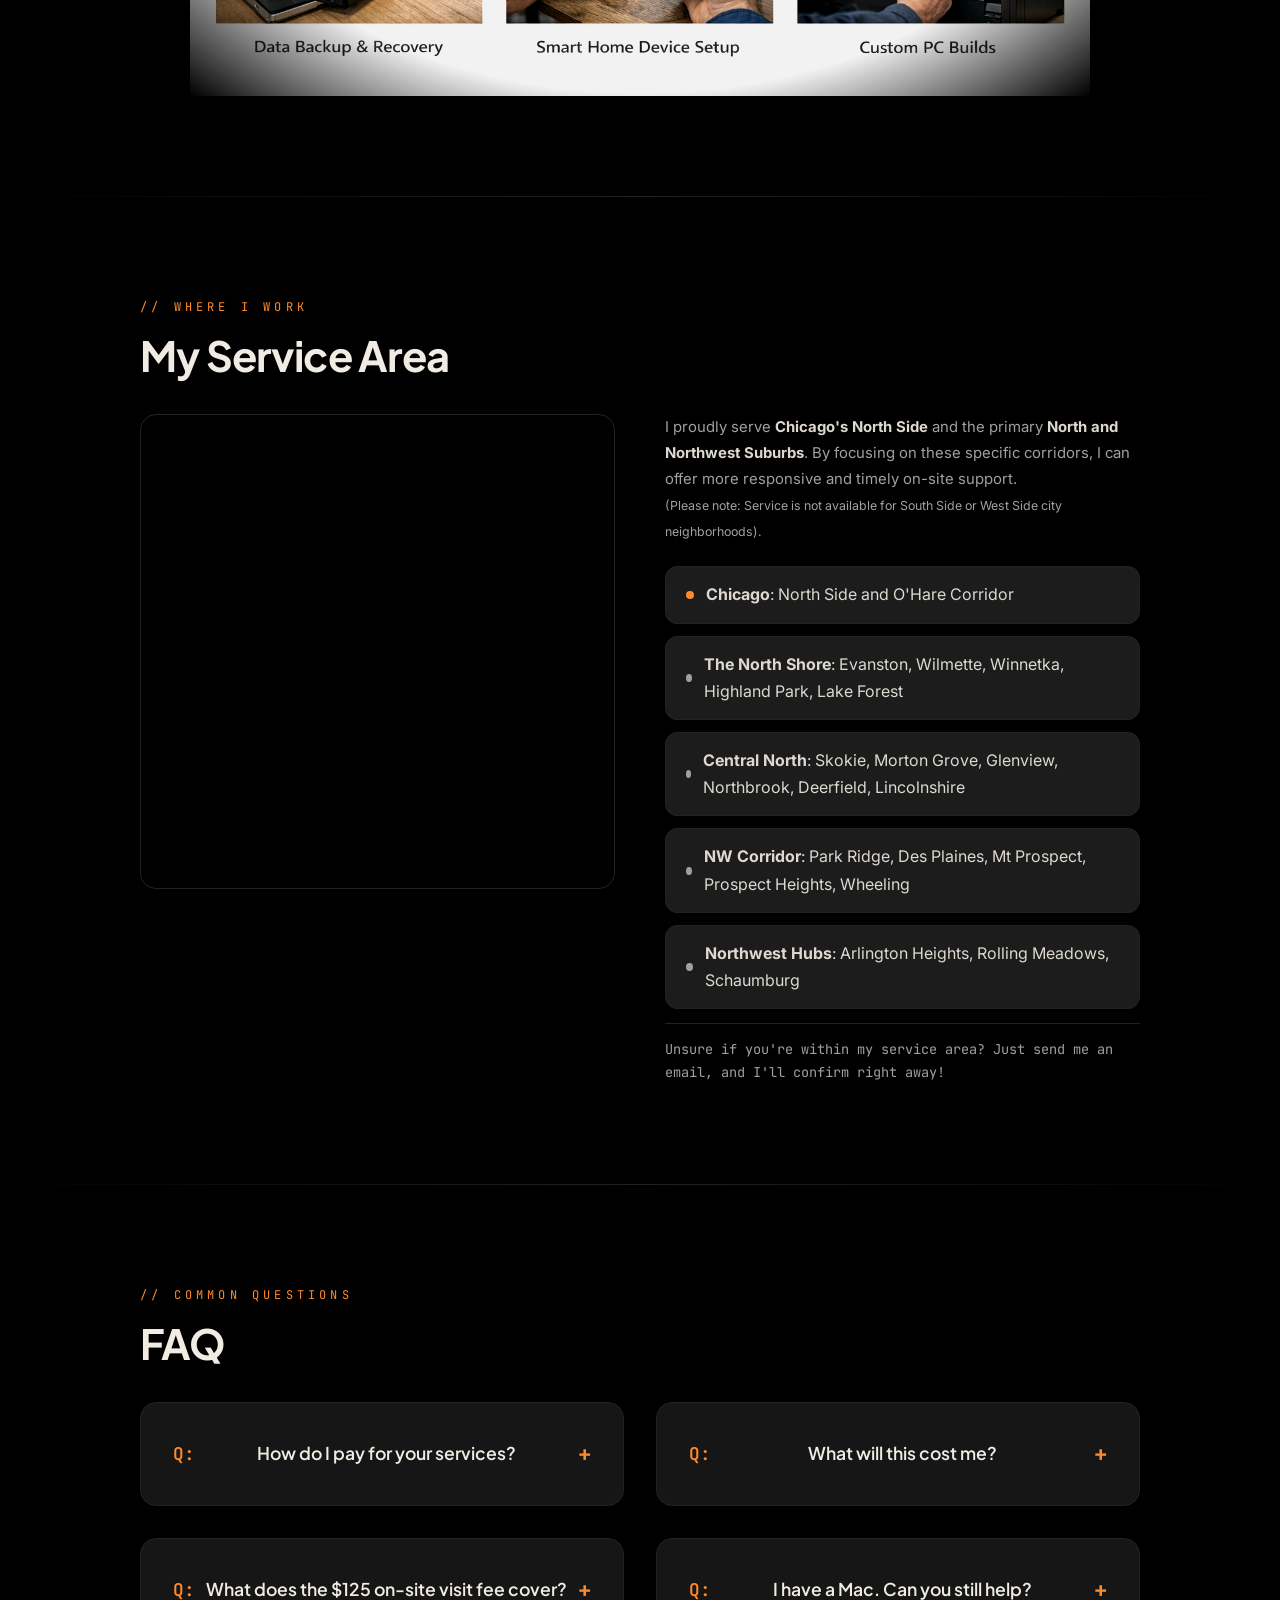
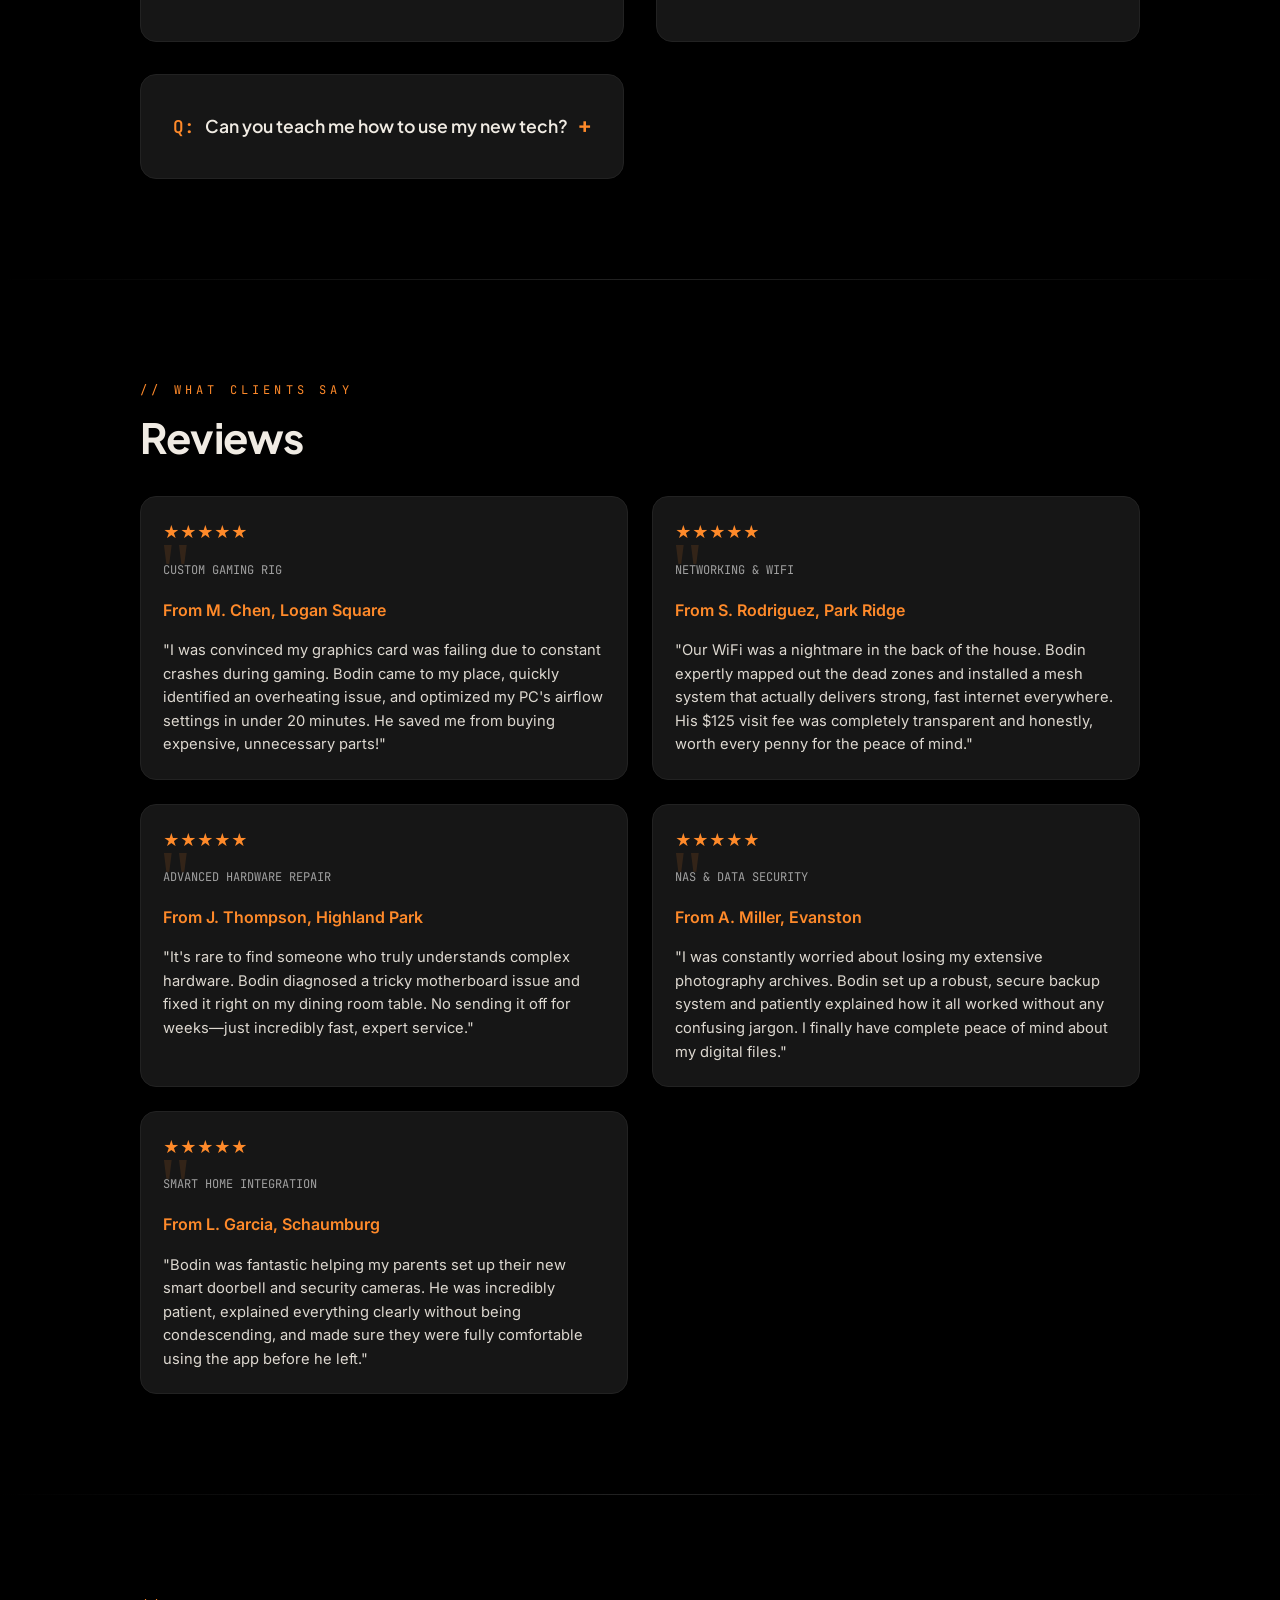
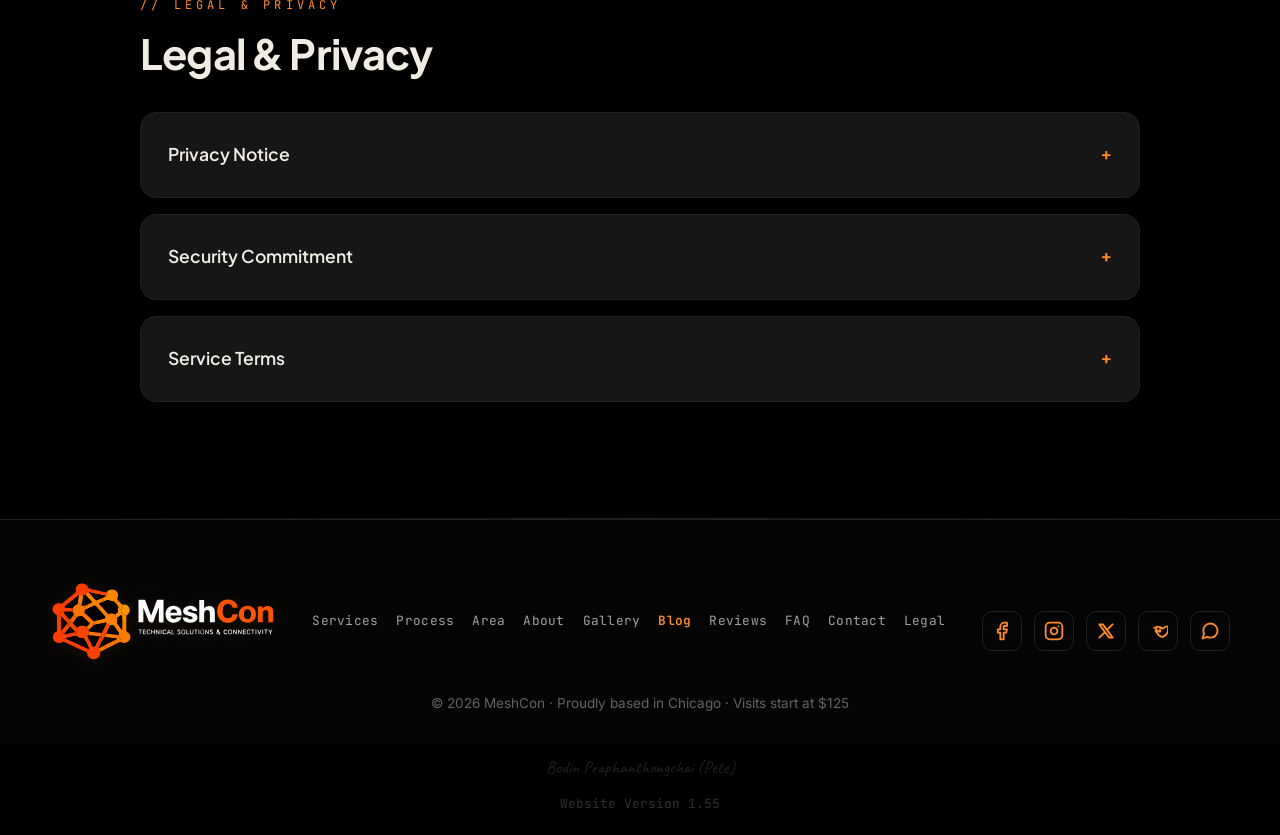
==== commit 1e5bb1ec: "Add files via upload" ====
--- a/index.html
+++ b/index.html
@@ -235,7 +235,7 @@
           <a href="#contact" class="btn-primary" onclick="openContactModal(event)">Book a Visit</a>
         </div>
         <div class="cta-secondary">
-          <a href="https://wa.link/6hs9t7" class="btn-whatsapp" target="_blank" rel="noopener noreferrer">
+          <a href="https://wa.link/5wvtlp" class="btn-whatsapp" target="_blank" rel="noopener noreferrer">
             <svg viewBox="0 0 24 24" width="14" height="14" stroke="currentColor" fill="none" stroke-width="2.5"><path d="M21 11.5a8.38 8.38 0 0 1-.9 3.8 8.5 8.5 0 0 1-7.6 4.7 8.38 8.38 0 0 1-3.8-.9L3 21l1.9-5.7a8.38 8.38 0 0 1-.9-3.8 8.5 8.5 0 0 1 4.7-7.6 8.38 8.38 0 0 1 3.8-.9h.5a8.48 8.48 0 0 1 8 8v.5z"></path></svg>
             WhatsApp
           </a>
@@ -602,22 +602,22 @@
             <p style="font-size: 0.75rem; color: var(--muted); margin-top: 8px;">Scan with your phone camera to start a private chat.</p>
           </div>
 
-          <div class="social-links" aria-label="Connect with us on social media">
+          <div class="social-links contact-socials" aria-label="Connect with us on social media">
             <a href="https://facebook.com/MeshCon" target="_blank" rel="noopener noreferrer" aria-label="Follow us on Facebook">
               <svg viewBox="0 0 24 24" aria-hidden="true" focusable="false"><path d="M18 2h-3a5 5 0 0 0-5 5v3H7v4h3v8h4v-8h3l1-4h-4V7a1 1 0 0 1 1-1h3z"></path></svg>
             </a>
-            <!-- <a href="https://x.com/MeshCon" target="_blank" rel="noopener noreferrer" aria-label="Follow us on X (formerly Twitter)">
-              <svg viewBox="0 0 24 24" aria-hidden="true" focusable="false"><path d="M4 4l11.733 16h4.267l-11.733 -16zM4 20l6.768 -6.768m2.46 -2.46l6.772 -6.772"></path></svg>
-            </a> -->
             <a href="https://instagram.com/MeshCon" target="_blank" rel="noopener noreferrer" aria-label="Follow us on Instagram">
               <svg viewBox="0 0 24 24" aria-hidden="true" focusable="false"><rect x="2" y="2" width="20" height="20" rx="5" ry="5"></rect><path d="M16 11.37A4 4 0 1 1 12.63 8 4 4 0 0 1 16 11.37z"></path><line x1="17.5" y1="6.5" x2="17.51" y2="6.5"></line></svg>
             </a>
-            <a href="https://wa.link/6hs9t7" target="_blank" rel="noopener noreferrer" aria-label="Chat with us on WhatsApp">
+            <a href="https://x.com/MeshCon" target="_blank" rel="noopener noreferrer" aria-label="Follow us on X (formerly Twitter)">
+              <svg viewBox="0 0 24 24" aria-hidden="true" focusable="false"><path d="M4 4l11.733 16h4.267l-11.733 -16zM4 20l6.768 -6.768m2.46 -2.46l6.772 -6.772"></path></svg>
+            </a>
+            <a href="https://discord.gg/MeshCon" target="_blank" rel="noopener noreferrer" aria-label="Join our Discord community">
+              <svg viewBox="0 0 24 24" aria-hidden="true" focusable="false"><path d="M9 12a1 1 0 1 0 2 0 1 1 0 0 0-2 0m4 0a1 1 0 1 0 2 0 1 1 0 0 0-2 0"></path><path d="M7.5 8.5c1.4-1.1 3.2-1.5 4.5-1.5s3.1.4 4.5 1.5c.7.5 1.5.5 2.2 0l.5-.4c1-1 2.3-1.6 3.7-1.6h.1c.6 0 1.1.5 1.1 1.1v2.1c0 3.7-2 7.1-5.3 8.8l-.5.2c-.8.4-1.7.4-2.5 0l-.5-.2C12 17.1 10 13.7 10 10V7.9c0-.6.5-1.1 1.1-1.1h.1c1.4 0 2.7.6 3.7 1.6l.5.4c.7.5 1.5.5 2.2 0"></path></svg>
+            </a>
+            <a href="https://wa.link/5wvtlp" target="_blank" rel="noopener noreferrer" aria-label="Chat with us on WhatsApp">
               <svg viewBox="0 0 24 24" aria-hidden="true" focusable="false"><path d="M21 11.5a8.38 8.38 0 0 1-.9 3.8 8.5 8.5 0 0 1-7.6 4.7 8.38 8.38 0 0 1-3.8-.9L3 21l1.9-5.7a8.38 8.38 0 0 1-.9-3.8 8.5 8.5 0 0 1 4.7-7.6 8.38 8.38 0 0 1 3.8-.9h.5a8.48 8.48 0 0 1 8 8v.5z"></path></svg>
             </a>
-            <!-- <a href="https://discord.gg/MeshCon" target="_blank" rel="noopener noreferrer" aria-label="Join our Discord community">
-              <svg viewBox="0 0 24 24" aria-hidden="true" focusable="false"><path d="M9 12a1 1 0 1 0 2 0 1 1 0 0 0-2 0m4 0a1 1 0 1 0 2 0 1 1 0 0 0-2 0"></path><path d="M7.5 8.5c1.4-1.1 3.2-1.5 4.5-1.5s3.1.4 4.5 1.5c.7.5 1.5.5 2.2 0l.5-.4c1-1 2.3-1.6 3.7-1.6h.1c.6 0 1.1.5 1.1 1.1v2.1c0 3.7-2 7.1-5.3 8.8l-.5.2c-.8.4-1.7.4-2.5 0l-.5-.2C12 17.1 10 13.7 10 10V7.9c0-.6.5-1.1 1.1-1.1h.1c1.4 0 2.7.6 3.7 1.6l.5.4c.7.5 1.5.5 2.2 0"></path></svg>
-            </a> -->
           </div>
         </div>
         <div>
@@ -671,23 +671,23 @@
     <a href="https://facebook.com/MeshCon" target="_blank" rel="noopener noreferrer" aria-label="Follow us on Facebook">
       <svg viewBox="0 0 24 24" aria-hidden="true" focusable="false"><path d="M18 2h-3a5 5 0 0 0-5 5v3H7v4h3v8h4v-8h3l1-4h-4V7a1 1 0 0 1 1-1h3z"></path></svg>
     </a>
-    <!-- <a href="https://x.com/MeshCon" target="_blank" rel="noopener noreferrer" aria-label="Follow us on X (formerly Twitter)">
-      <svg viewBox="0 0 24 24" aria-hidden="true" focusable="false"><path d="M4 4l11.733 16h4.267l-11.733 -16zM4 20l6.768 -6.768m2.46 -2.46l6.772 -6.772"></path></svg> <!-- Note: Path verified for modern X branding -->
-    </a> -->
     <a href="https://instagram.com/MeshCon" target="_blank" rel="noopener noreferrer" aria-label="Follow us on Instagram">
       <svg viewBox="0 0 24 24" aria-hidden="true" focusable="false"><rect x="2" y="2" width="20" height="20" rx="5" ry="5"></rect><path d="M16 11.37A4 4 0 1 1 12.63 8 4 4 0 0 1 16 11.37z"></path><line x1="17.5" y1="6.5" x2="17.51" y2="6.5"></line></svg>
     </a>
-    <a href="https://wa.link/6hs9t7" target="_blank" rel="noopener noreferrer" aria-label="Chat with us on WhatsApp">
+    <a href="https://x.com/MeshCon" target="_blank" rel="noopener noreferrer" aria-label="Follow us on X (formerly Twitter)">
+      <svg viewBox="0 0 24 24" aria-hidden="true" focusable="false"><path d="M4 4l11.733 16h4.267l-11.733 -16zM4 20l6.768 -6.768m2.46 -2.46l6.772 -6.772"></path></svg> <!-- Note: Path verified for modern X branding -->
+    </a>
+    <a href="https://discord.gg/MeshCon" target="_blank" rel="noopener noreferrer" aria-label="Join our Discord community">
+      <svg viewBox="0 0 24 24" aria-hidden="true" focusable="false"><path d="M9 12a1 1 0 1 0 2 0 1 1 0 0 0-2 0m4 0a1 1 0 1 0 2 0 1 1 0 0 0-2 0"></path><path d="M7.5 8.5c1.4-1.1 3.2-1.5 4.5-1.5s3.1.4 4.5 1.5c.7.5 1.5.5 2.2 0l.5-.4c1-1 2.3-1.6 3.7-1.6h.1c.6 0 1.1.5 1.1 1.1v2.1c0 3.7-2 7.1-5.3 8.8l-.5.2c-.8.4-1.7.4-2.5 0l-.5-.2C12 17.1 10 13.7 10 10V7.9c0-.6.5-1.1 1.1-1.1h.1c1.4 0 2.7.6 3.7 1.6l.5.4c.7.5 1.5.5 2.2 0"></path></svg>
+    </a>
+    <a href="https://wa.link/5wvtlp" target="_blank" rel="noopener noreferrer" aria-label="Chat with us on WhatsApp">
       <svg viewBox="0 0 24 24" aria-hidden="true" focusable="false"><path d="M21 11.5a8.38 8.38 0 0 1-.9 3.8 8.5 8.5 0 0 1-7.6 4.7 8.38 8.38 0 0 1-3.8-.9L3 21l1.9-5.7a8.38 8.38 0 0 1-.9-3.8 8.5 8.5 0 0 1 4.7-7.6 8.38 8.38 0 0 1 3.8-.9h.5a8.48 8.48 0 0 1 8 8v.5z"></path></svg>
     </a>
-    <!-- <a href="https://discord.gg/MeshCon" target="_blank" rel="noopener noreferrer" aria-label="Join our Discord community">
-      <svg viewBox="0 0 24 24" aria-hidden="true" focusable="false"><path d="M9 12a1 1 0 1 0 2 0 1 1 0 0 0-2 0m4 0a1 1 0 1 0 2 0 1 1 0 0 0-2 0"></path><path d="M7.5 8.5c1.4-1.1 3.2-1.5 4.5-1.5s3.1.4 4.5 1.5c.7.5 1.5.5 2.2 0l.5-.4c1-1 2.3-1.6 3.7-1.6h.1c.6 0 1.1.5 1.1 1.1v2.1c0 3.7-2 7.1-5.3 8.8l-.5.2c-.8.4-1.7.4-2.5 0l-.5-.2C12 17.1 10 13.7 10 10V7.9c0-.6.5-1.1 1.1-1.1h.1c1.4 0 2.7.6 3.7 1.6l.5.4c.7.5 1.5.5 2.2 0"></path></svg>
-    </a> -->
   </div>
   <div class="footer-copy">© <span id="year"></span> MeshCon · Proudly based in Chicago · Visits start at $125</div>
 </footer>
 <div class="signature">Bodin Praphanthongchai (Pete)</div>
-<div class="version">Website Version 1.54</div>
+<div class="version">Website Version 1.55</div>
 
 <!-- FLOATING CHAT SUPPORT -->
 <button class="floating-chat-btn" id="chatBtn" aria-label="Open chat support">
@@ -703,7 +703,7 @@
   <div class="chat-body">
     <div id="chatMessages" class="chat-messages"></div>
     <div id="chatOptionsContainer" style="display: flex; flex-direction: column; gap: 12px;">
-      <a href="https://wa.link/6hs9t7" target="_blank" rel="noopener noreferrer" class="chat-option" style="background: var(--accent-dim); border-color: var(--accent);">
+      <a href="https://wa.link/5wvtlp" target="_blank" rel="noopener noreferrer" class="chat-option" style="background: var(--accent-dim); border-color: var(--accent);">
         <svg viewBox="0 0 24 24" aria-hidden="true" focusable="false"><path d="M21 11.5a8.38 8.38 0 0 1-.9 3.8 8.5 8.5 0 0 1-7.6 4.7 8.38 8.38 0 0 1-3.8-.9L3 21l1.9-5.7a8.38 8.38 0 0 1-.9-3.8 8.5 8.5 0 0 1 4.7-7.6 8.38 8.38 0 0 1 3.8-.9h.5a8.48 8.48 0 0 1 8 8v.5z"></path></svg>
         <strong>Chat on WhatsApp</strong>
       </a>
--- a/styles.css
+++ b/styles.css
@@ -664,6 +664,12 @@
 .contact-form.submitting { opacity: 0.6; pointer-events: none; }
 
 .social-links { display: flex; gap: 12px; margin-top: 20px; }
+
+.contact-socials {
+  justify-content: center;
+  max-width: 280px;
+}
+
 .social-links a { width: 40px; height: 40px; border: 1px solid var(--border); border-radius: 10px; display: flex; align-items: center; justify-content: center; color: var(--accent); }
 .social-links a:hover { border-color: var(--accent); transform: translateY(-3px); background: var(--accent-dim); }
 
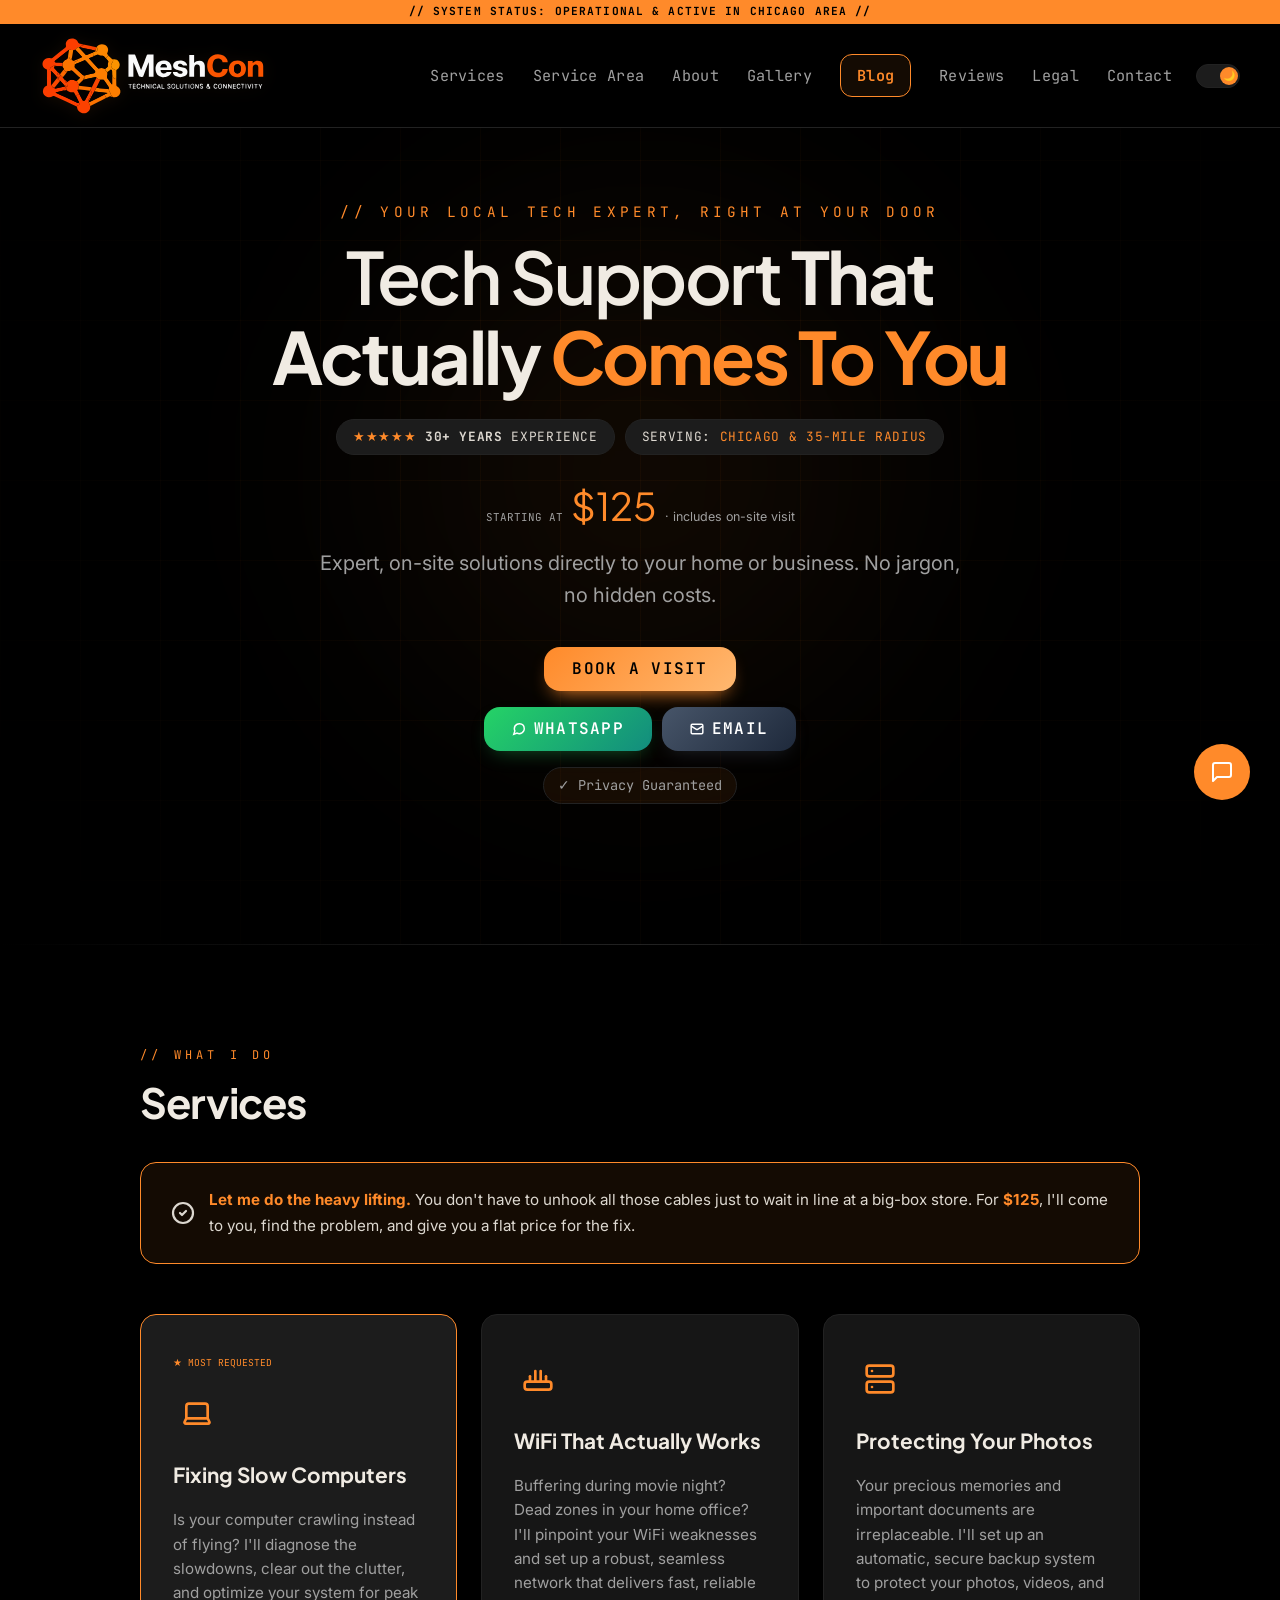
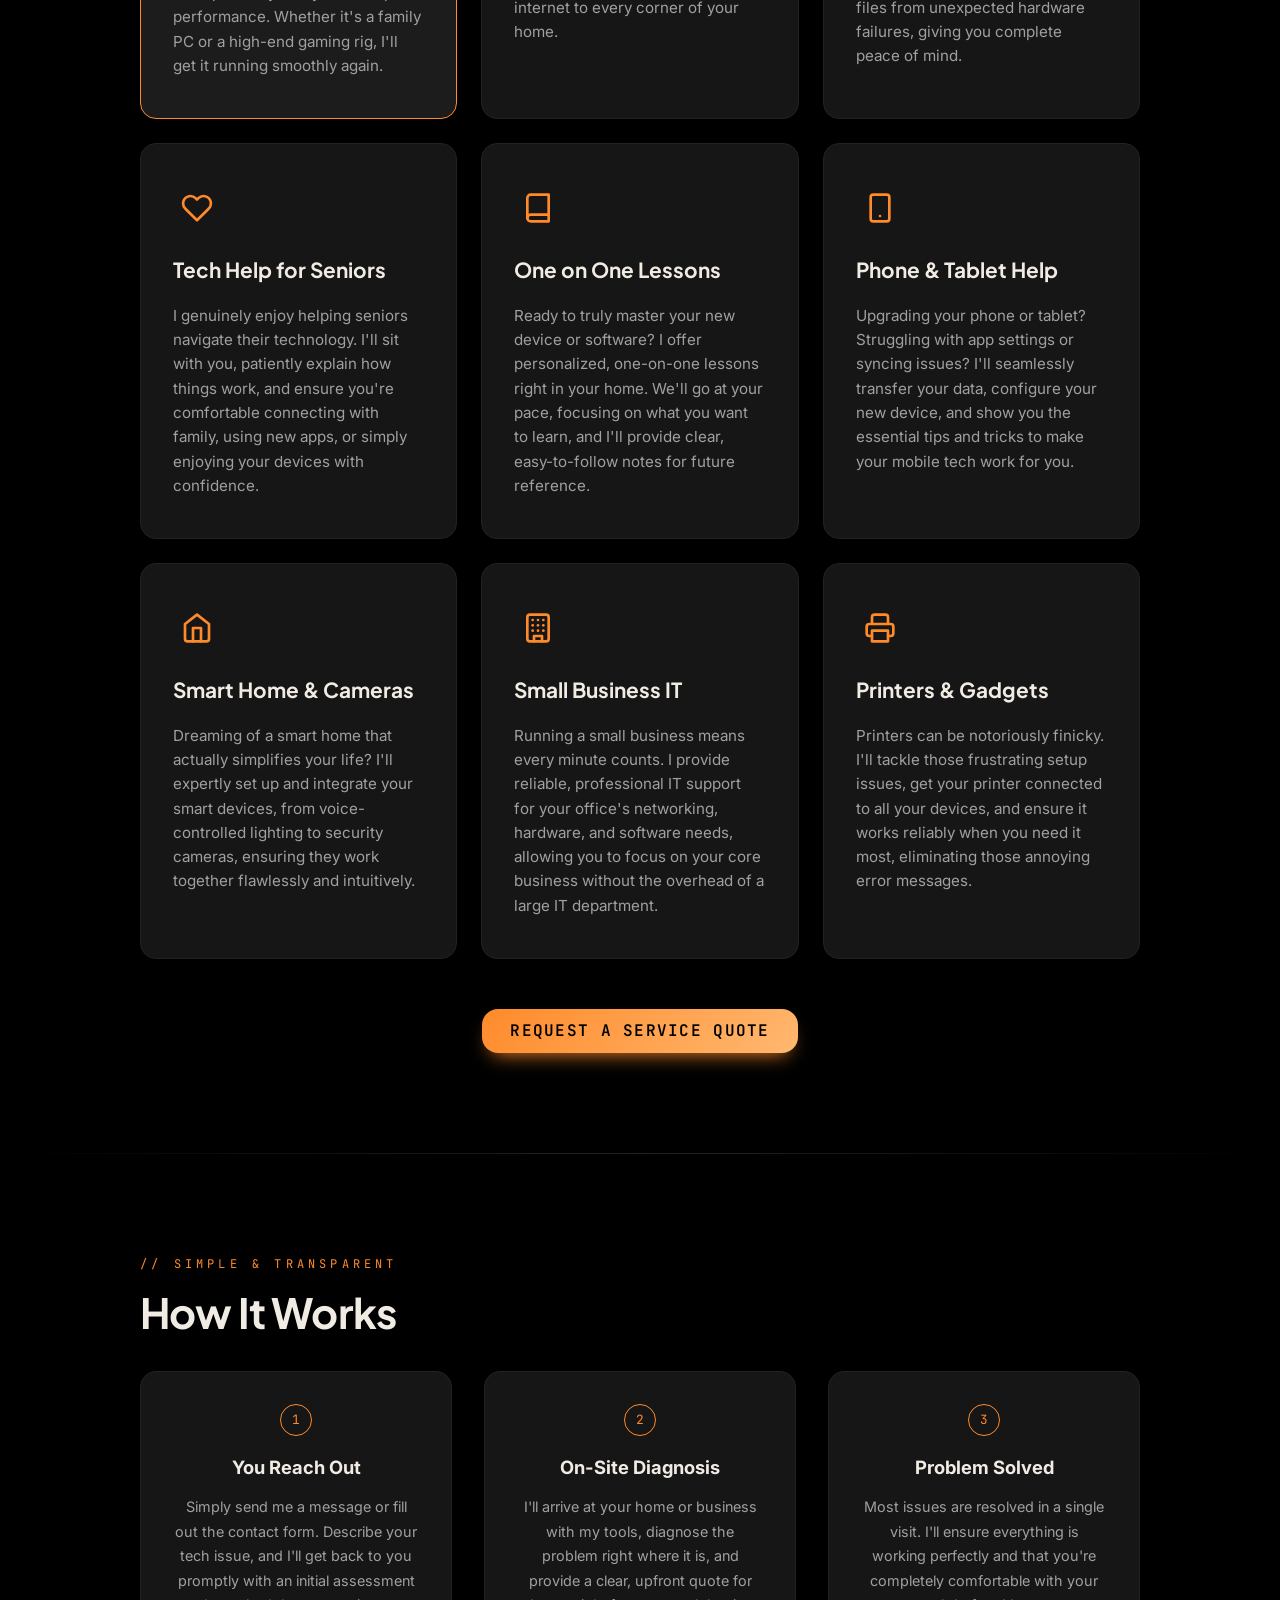
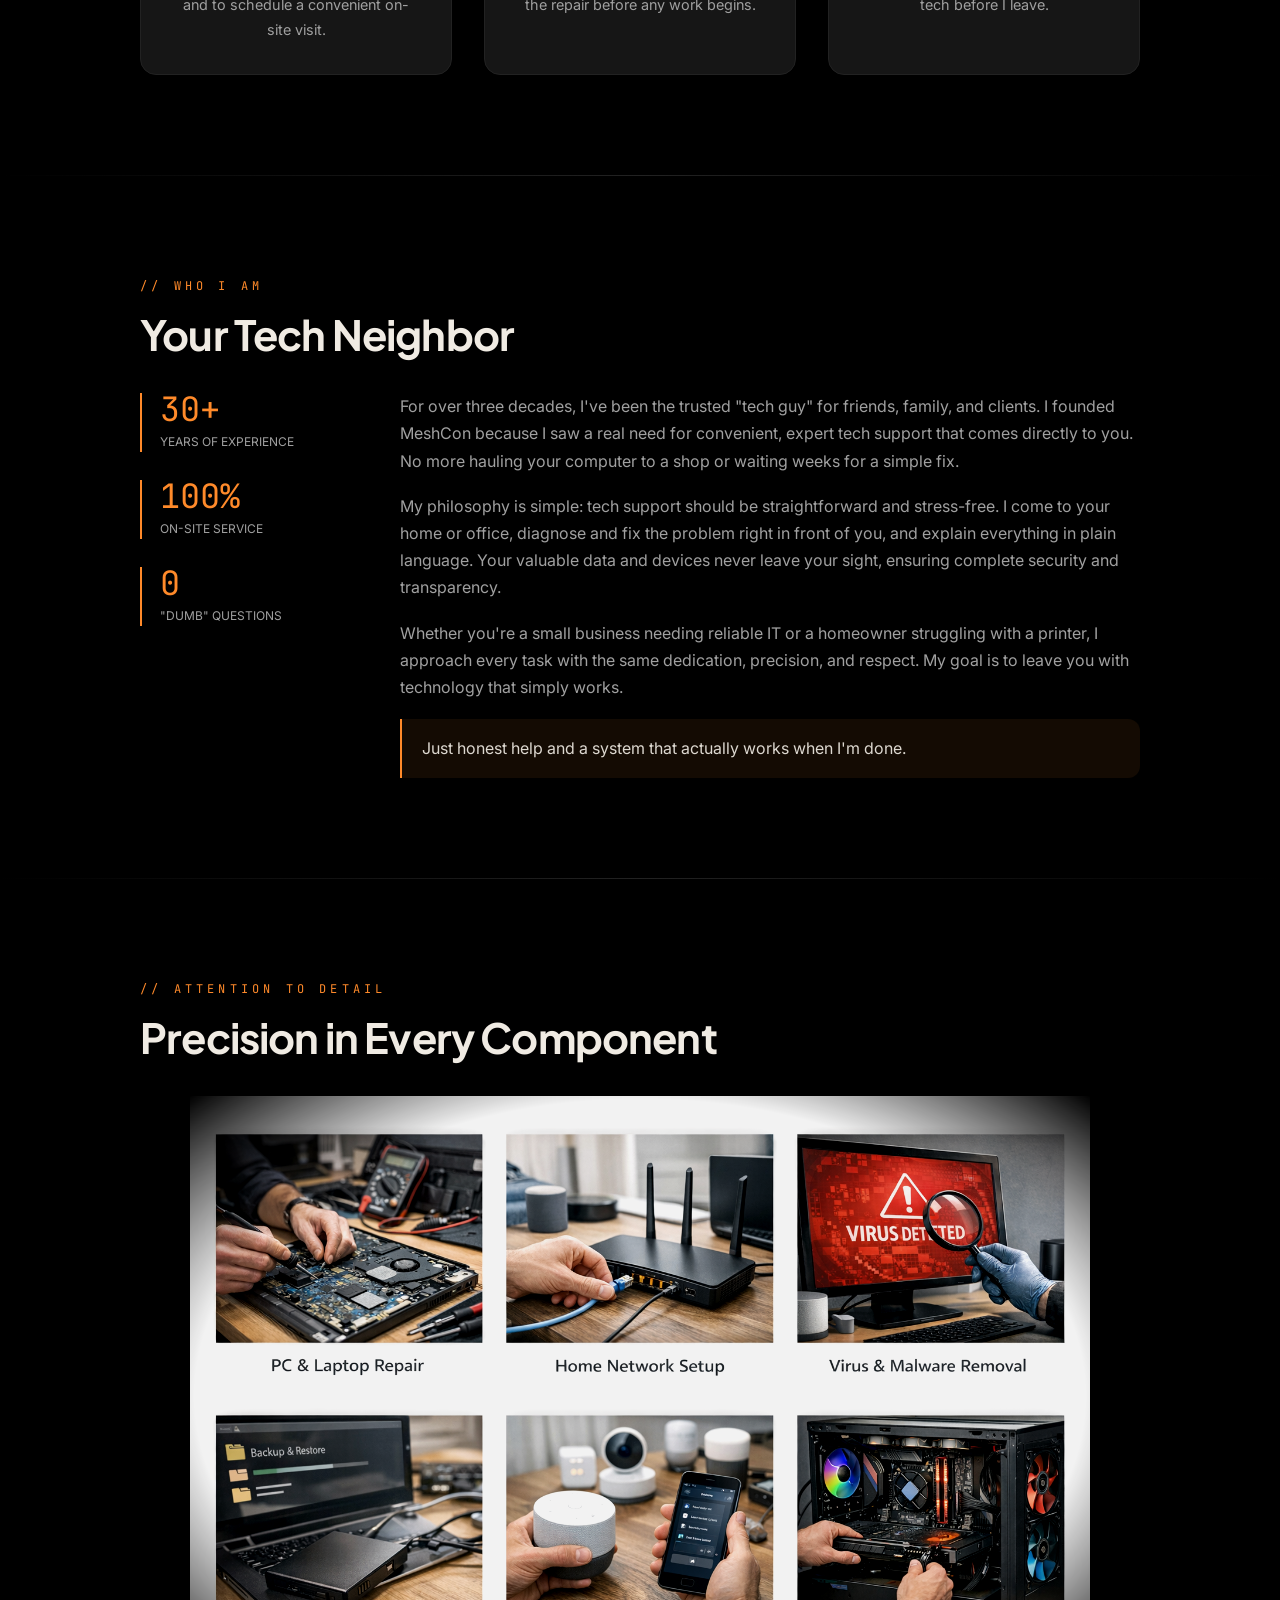
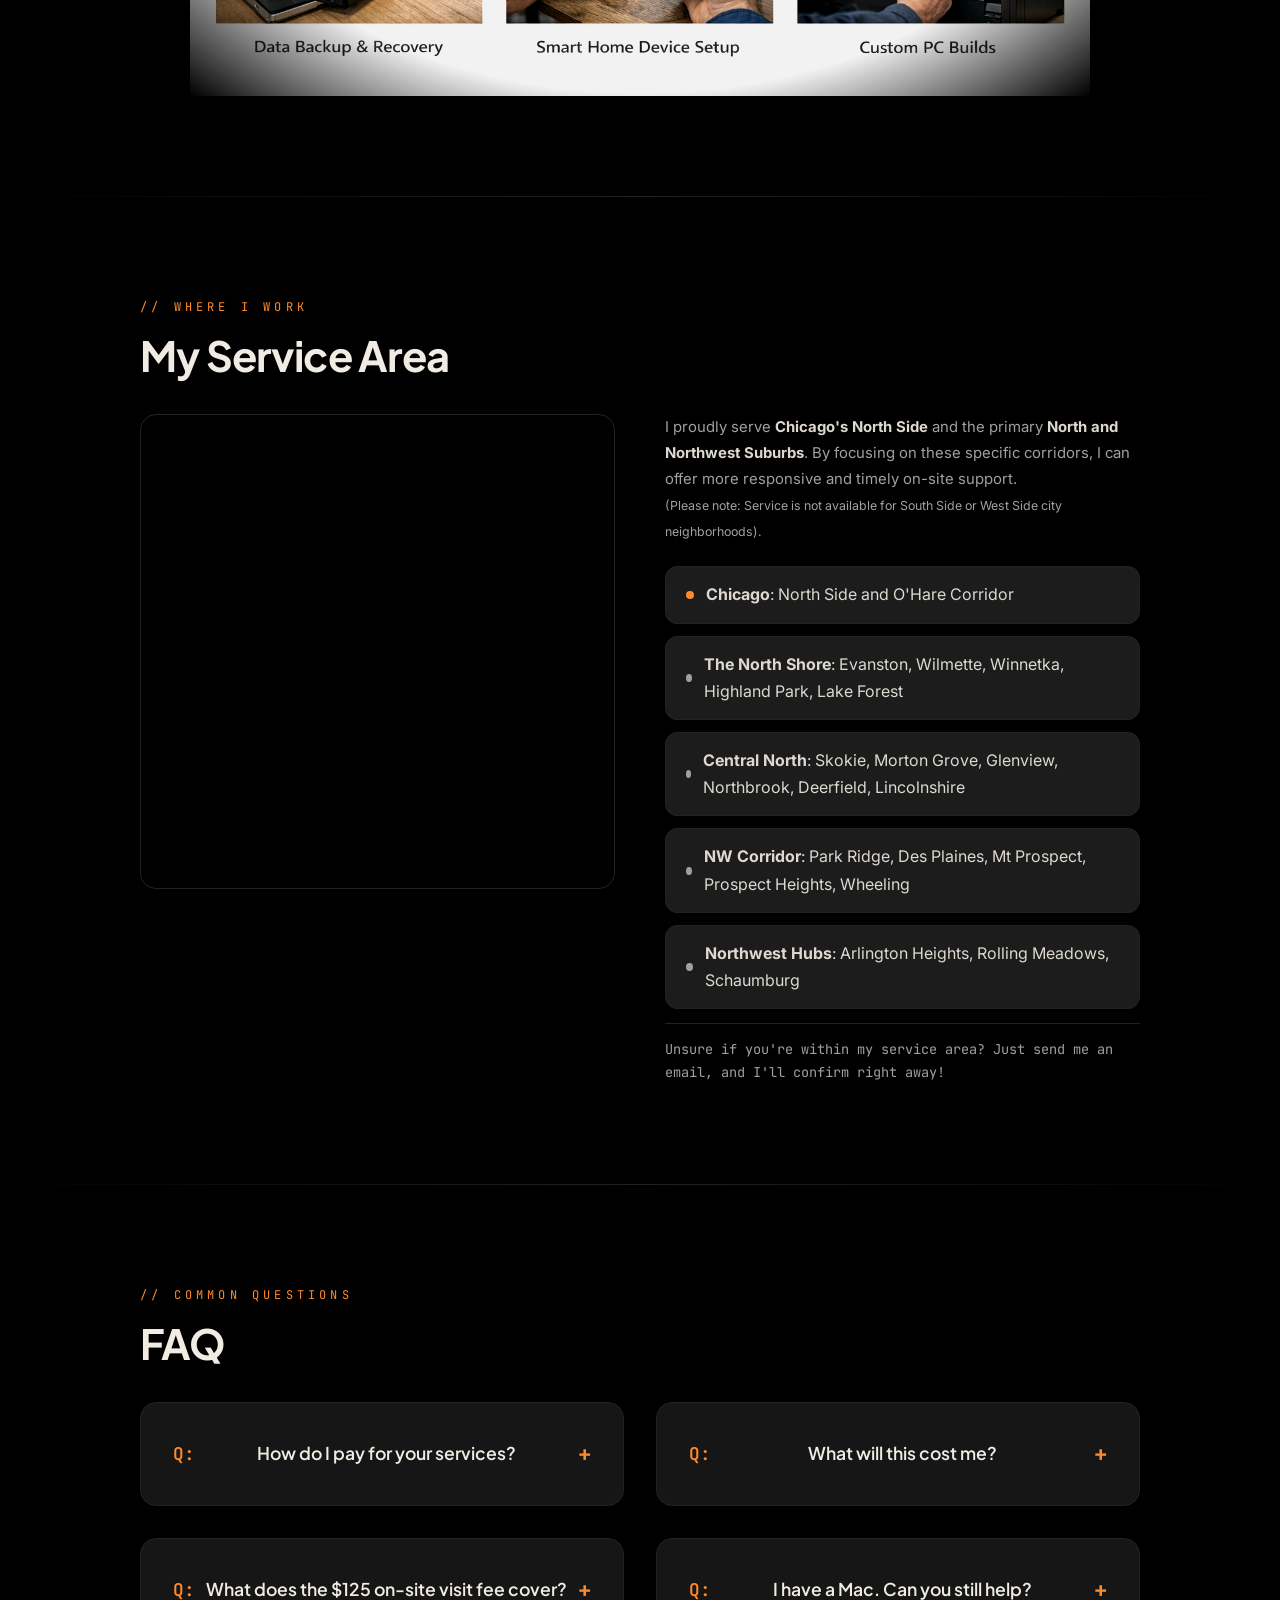
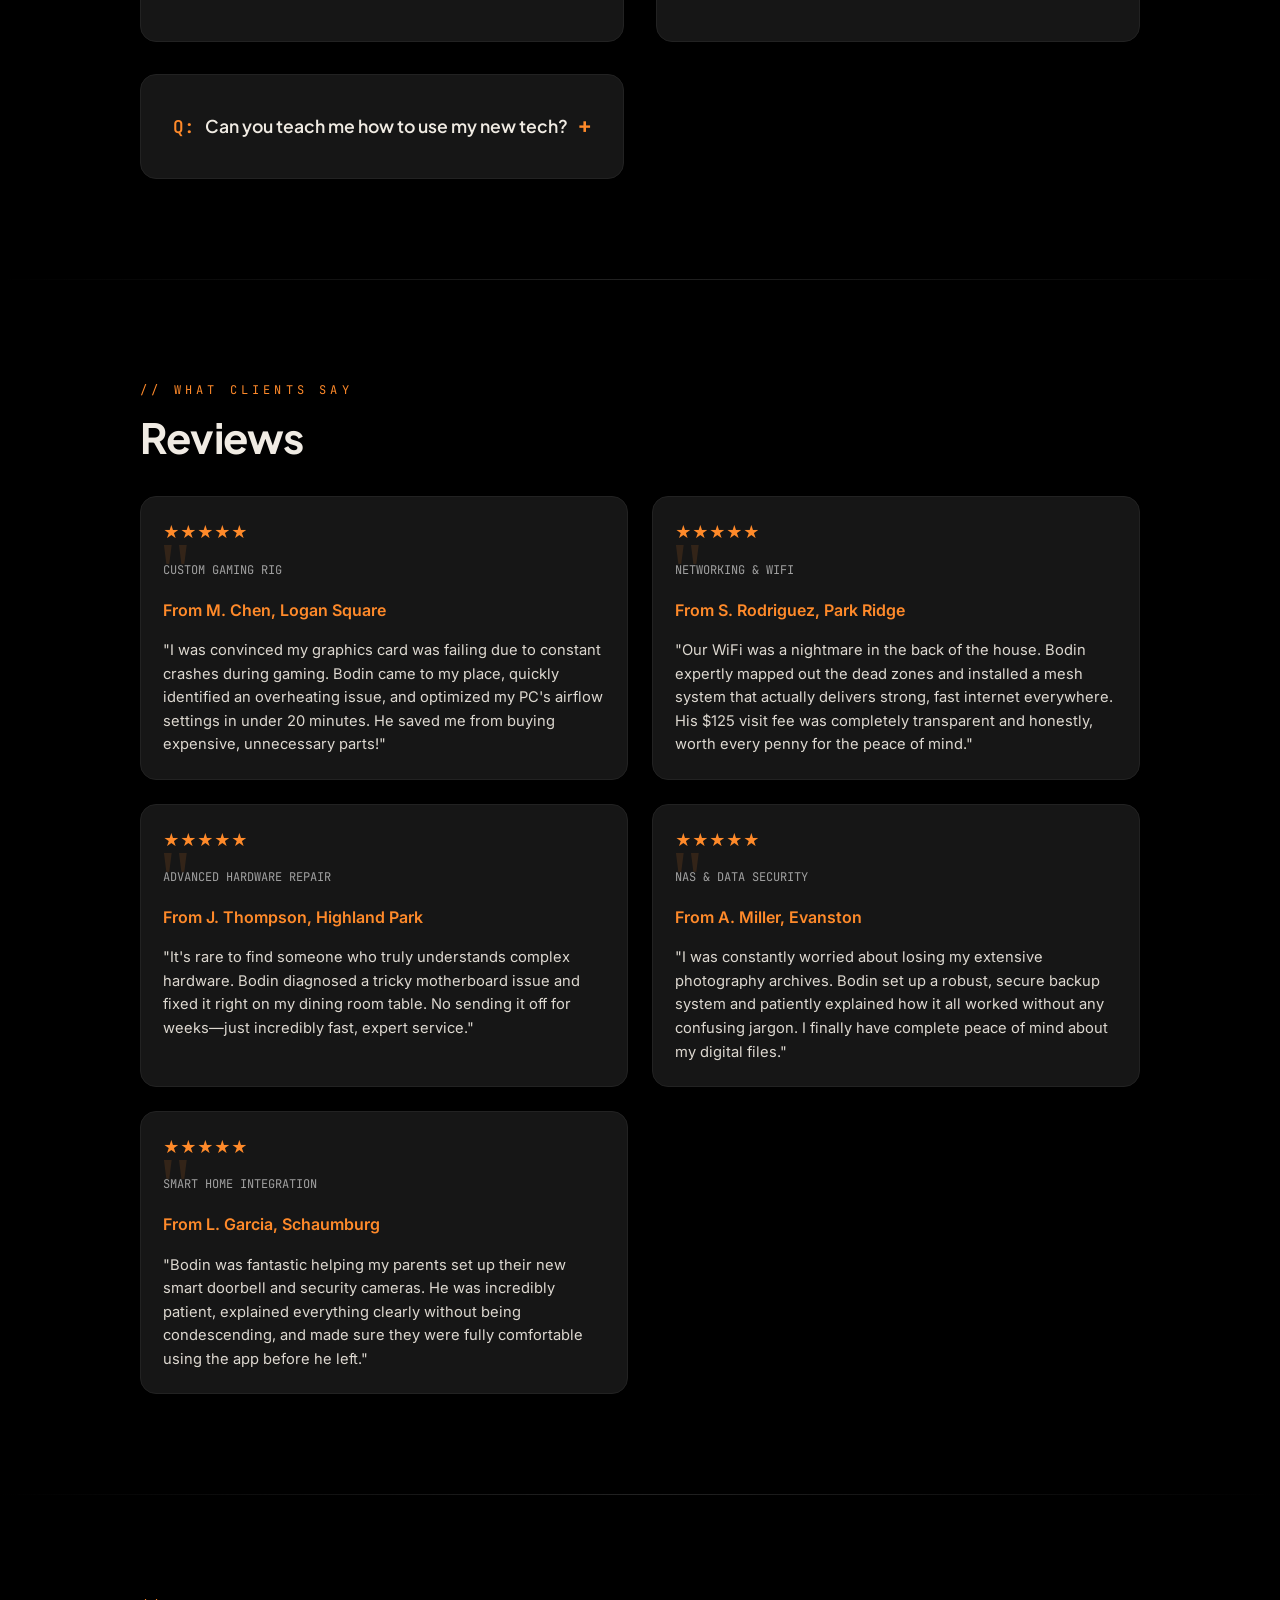
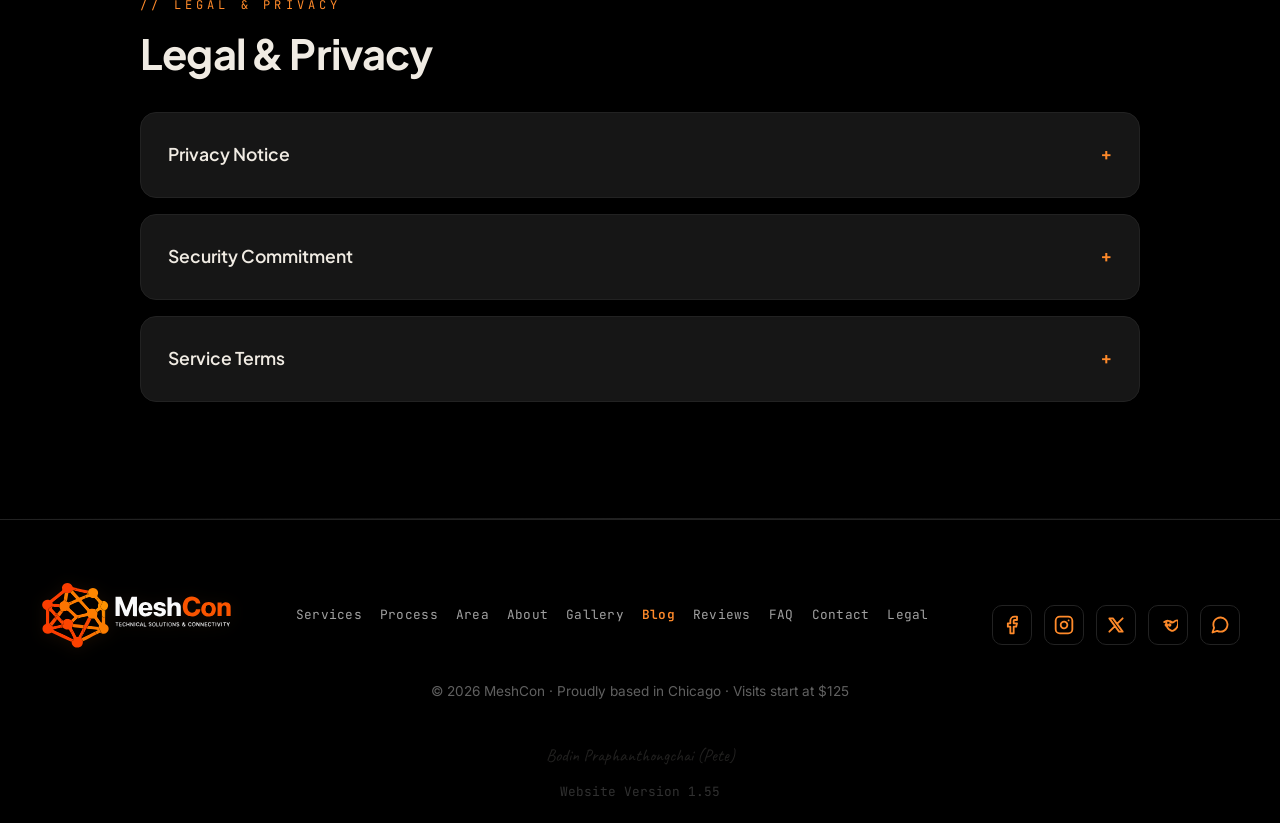
==== commit c320927f: "Add files via upload" ====
--- a/index.html
+++ b/index.html
@@ -23,7 +23,7 @@
 <title>MeshCon · Expert On-Site Tech Support in Chicago</title>
 <script async src="https://pagead2.googlesyndication.com/pagead/js/adsbygoogle.js?client=ca-pub-7253662082823954" crossorigin="anonymous"></script>
 
-<meta name="theme-color" content="#0e0e0e" id="metaThemeColor">
+<meta name="theme-color" content="#000000" id="metaThemeColor">
 <link rel="icon" href="MeshCon-Logo-dark.svg" type="image/svg+xml">
 <link rel="icon" href="[data-uri]" sizes="32x32" type="image/png">
 <link rel="apple-touch-icon" href="apple-touch-icon.png">
@@ -79,8 +79,8 @@
   (function() {
     const saved = localStorage.getItem('meshcon-theme') || 'dark';
     document.documentElement.setAttribute('data-theme', saved);
-    const meta = document.querySelector('meta[name="theme-color"]');
-    if (meta) meta.setAttribute('content', saved === 'dark' ? '#000000' : '#fcfaf8');
+    const meta = document.getElementById('metaThemeColor');
+    if (meta) meta.setAttribute('content', saved === 'dark' ? '#000000' : '#ffffff');
     
     // Ensure logos match theme immediately on load
     const syncLogos = () => {
--- a/styles.css
+++ b/styles.css
@@ -3,6 +3,7 @@
   /* Design Tokens */
   --radius-lg: 16px;
   --radius-sm: 8px;
+  --side-pad: 40px;
 
   --bg: #000000;
   --bg2: #050505;
@@ -17,6 +18,7 @@
   --accent-dim: rgba(255,138,42,0.08);
   --grid-color: rgba(255,138,42,0.04);
   --img-overlay: rgba(14,14,14,0.45);
+  --header-shadow: rgba(0, 0, 0, 0.7);
   --toggle-bg: #1c1c1c;
   --header-bg: rgba(0, 0, 0, 0.95);
 }
@@ -24,28 +26,30 @@
 [data-theme="light"] {
   --radius-lg: 16px;
   --radius-sm: 8px;
-
-  --bg: #fcfaf8;
-  --bg2: #f4f1ed;
+  --side-pad: 40px;
+
+  --bg: #ffffff;
+  --bg2: #fafafa;
   --surface: #ffffff;
-  --surface2: #f9f7f5;
-  --border: #e8e4df;
-  --text: #1a1612;
+  --surface2: #f4f4f4;
+  --border: #d2d2d2;
+  --text: #0a0a0a;
   --text-strong: #000000;
-  --muted: #4a443b;
-  --accent: #bf5a00;
-  --accent2: #d66500;
-  --accent-dim: rgba(201,94,0,0.07);
-  --grid-color: rgba(201,94,0,0.06);
-  --img-overlay: rgba(244,241,237,0.3);
-  --toggle-bg: #d8d2c8;
-  --header-bg: rgba(252, 250, 248, 0.98);
+  --muted: #444444;
+  --accent: #e65100;
+  --accent2: #ff6d00;
+  --accent-dim: rgba(230, 81, 0, 0.05);
+  --grid-color: rgba(0,0,0,0.03);
+  --img-overlay: rgba(0,0,0,0.05);
+  --header-shadow: rgba(0, 0, 0, 0.08);
+  --toggle-bg: #e2e2e2;
+  --header-bg: #ffffff;
 }
 
 /* ── BASE & RESET ── */
 *, *::before, *::after { box-sizing: border-box; margin: 0; padding: 0; }
 html { scroll-behavior: smooth; }
-[id] { scroll-margin-top: 140px; } /* Increased for better breathing room */
+[id] { scroll-margin-top: 124px; } /* Increased for better breathing room */
 
 body {
   background: var(--bg);
@@ -55,6 +59,8 @@
   line-height: 1.7;
   overflow-x: hidden;
   text-rendering: optimizeLegibility;
+  -webkit-font-smoothing: antialiased;
+  -moz-osx-font-smoothing: grayscale;
   -webkit-tap-highlight-color: transparent;
   padding-left: env(safe-area-inset-left);
   padding-right: env(safe-area-inset-right);
@@ -115,6 +121,10 @@
   transition: background 0.4s ease, color 0.4s ease; pointer-events: none;
 }
 
+[data-theme="light"] .top-status-bar {
+  color: #000; /* Dark text for the vibrant orange status bar in light mode */
+}
+
 .status-mobile { display: none; }
 @media (max-width: 600px) {
   .status-desktop { display: none; }
@@ -130,16 +140,16 @@
   border-bottom: 1px solid var(--border);
   will-change: transform;
   display: flex; align-items: center; justify-content: space-between;
-  padding: 0 40px;
-  padding-left: calc(40px + env(safe-area-inset-left));
-  padding-right: calc(40px + env(safe-area-inset-right));
+  padding: 0 var(--side-pad);
+  padding-left: calc(var(--side-pad) + env(safe-area-inset-left));
+  padding-right: calc(var(--side-pad) + env(safe-area-inset-right));
   height: 104px;
   transition: height 0.4s cubic-bezier(0.4, 0, 0.2, 1), background 0.4s ease, box-shadow 0.3s ease;
 }
 
 header.scrolled {
   height: 100px; /* Improved breathing room for 84px logo */
-  box-shadow: 0 8px 20px -8px rgba(0,0,0,0.3);
+  box-shadow: 0 8px 20px -8px var(--header-shadow);
 }
 
 .logo {
@@ -223,7 +233,8 @@
 
 .mobile-nav {
   display: flex; position: fixed; top: 128px; left: 0; right: 0;
-  background: var(--bg); border-bottom: 1px solid var(--border);
+  background: var(--header-bg); border-bottom: 1px solid var(--border);
+  -webkit-backdrop-filter: blur(20px); backdrop-filter: blur(20px);
   z-index: 199; padding: 20px 40px; flex-direction: column;
   transition: background 0.4s ease, opacity 0.3s ease, transform 0.3s ease, visibility 0.3s;
   opacity: 0; visibility: hidden; transform: translateY(-10px);
@@ -233,7 +244,7 @@
 .mobile-nav a:last-child { border-bottom: none; }
 
 header.scrolled ~ .mobile-nav {
-  top: 124px; /* Adjusted to match new scrolled height + 24px top offset */
+  top: 102px; /* Adjusted to match new scrolled height + 24px top offset */
 }
 
 .mobile-nav.open { opacity: 1; visibility: visible; transform: translateY(0); pointer-events: auto; }
@@ -424,12 +435,10 @@
 
 .btn-primary { 
   background: linear-gradient(135deg, var(--accent), var(--accent2)); 
-  color: #fff; 
+  color: #000; 
   border: none;
   box-shadow: 0 10px 20px -10px var(--accent);
 }
-
-[data-theme="dark"] .btn-primary { color: #000; }
 
 /* Shimmer Animation */
 .btn-primary::after, .btn-ghost::after {
@@ -713,7 +722,13 @@
 .chat-option svg { width: 16px; height: 16px; stroke: var(--accent); fill: none; }
 
 /* ── FOOTER (Desktop default) ── */
-footer { padding: 60px 50px; background: var(--bg2); border-top: 1px solid var(--border); display: flex; justify-content: space-between; align-items: center; flex-wrap: wrap; gap: 30px; }
+footer { 
+  padding: 60px var(--side-pad); background: var(--header-bg); border-top: 1px solid var(--border); 
+  display: flex; justify-content: space-between; align-items: center; flex-wrap: wrap; gap: 30px; 
+}
+
+.footer-logo .logo-img { height: 70px; } /* Refined size for footer balance */
+
 .footer-links { display: flex; flex-wrap: wrap; justify-content: center; gap: 18px; }
 .footer-links a { 
   color: var(--muted); 
@@ -731,6 +746,8 @@
 .version { font-family: 'JetBrains Mono', monospace; font-size: 0.8rem; color: var(--muted); opacity: 0.3; text-align: center; padding-bottom: 20px; }
 
 footer { padding-bottom: calc(28px + env(safe-area-inset-bottom)); }
+footer { padding-left: calc(var(--side-pad) + env(safe-area-inset-left)); }
+footer { padding-right: calc(var(--side-pad) + env(safe-area-inset-right)); }
 
 /* ── ANIMATIONS ── */
 @keyframes float-glow {
@@ -746,12 +763,13 @@
 
 /* ── RESPONSIVE OVERRIDES ── */
 @media (max-width: 960px) {
-  [id] { scroll-margin-top: 96px; }
+  [data-theme] { --side-pad: 20px; }
+  [id] { scroll-margin-top: 124px; }
   .services-grid { grid-template-columns: 1fr; }
   nav { display: none; }
   .hamburger { display: flex; }
   .logo-img { height: 64px; } /* Refined for mobile balance */
-  header { top: 24px; height: 88px; padding: 0 20px; }
+  header { top: 24px; height: 88px; padding: 0 var(--side-pad); }
   header.scrolled { height: 86px; } /* Improved breathing room for 70px logo */
   .hero { min-height: auto; padding-top: 130px; padding-bottom: 60px; }
   main.sub-page { padding-top: 130px; padding-bottom: 60px; }
@@ -762,10 +780,6 @@
   .area-map { min-height: 300px; aspect-ratio: 16/9; }
   footer { flex-direction: column; text-align: center; align-items: center; padding: 40px 20px; }
   .footer-logo, .footer-socials { justify-content: center; width: 100%; }
-  header { 
-    padding-left: calc(20px + env(safe-area-inset-left));
-    padding-right: calc(20px + env(safe-area-inset-right));
-  }
   .hero-sub { font-size: 0.95rem; }
   .cta-row { width: 100%; max-width: 340px; margin-left: auto; margin-right: auto; }
   .cta-primary, .cta-secondary { width: 100%; }
